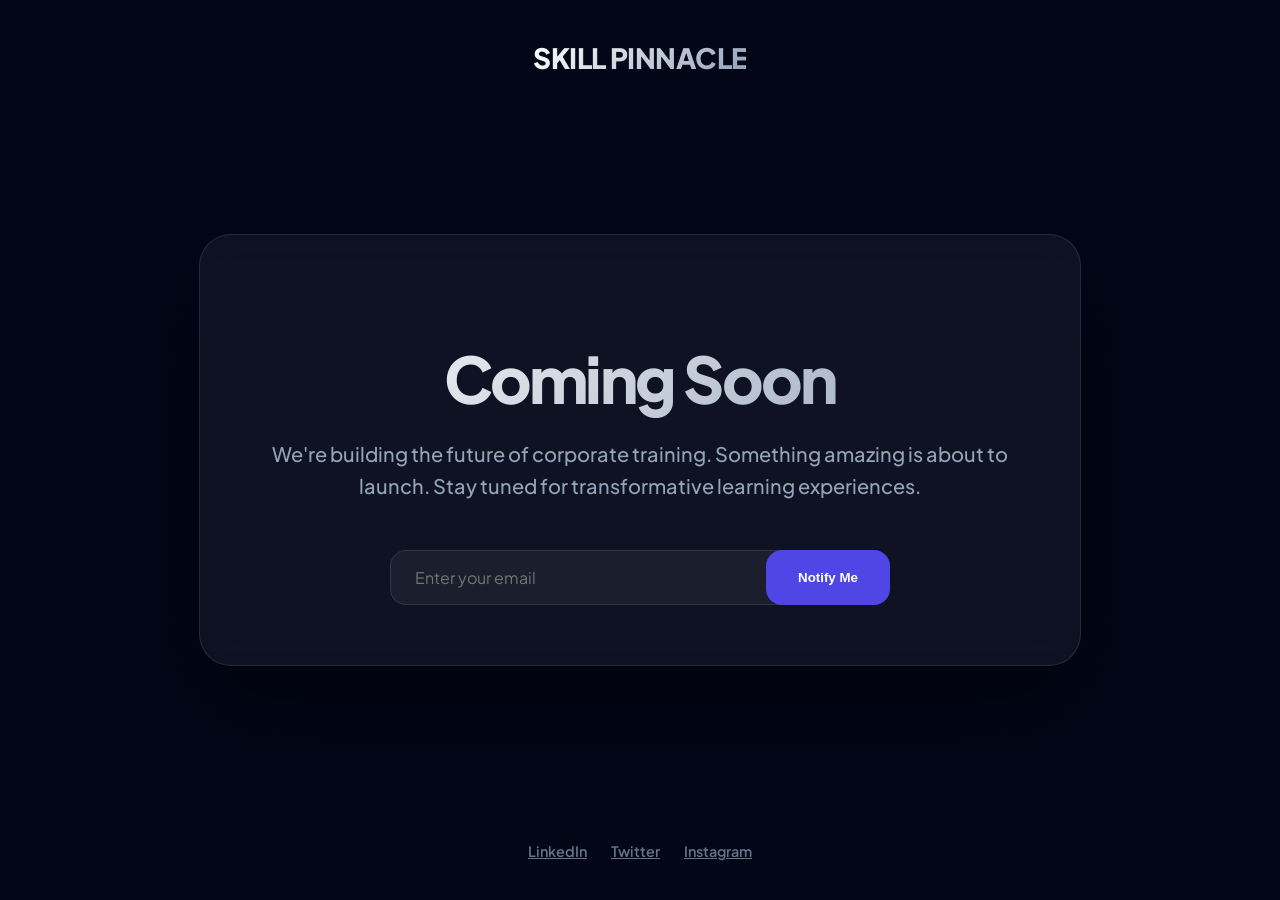
==== index.html @ f387bec4 "soon file" ====
<!DOCTYPE html>
<html lang="en">
<head>
    <meta charset="UTF-8">
    <meta name="viewport" content="width=device-width, initial-scale=1.0">
    <title>Coming Soon | Skill Pinnacle</title>
    <link href="https://fonts.googleapis.com/css2?family=Plus+Jakarta+Sans:wght@400;500;600;700;800&display=swap" rel="stylesheet">
    <style>
        /* Coming Soon Page Specific Styles */
        :root {
            --primary: #4F46E5;
            --grad-1: #06B6D4;
            --grad-2: #8B5CF6;
            --glass-bg: rgba(255, 255, 255, 0.05);
            --glass-border: rgba(255, 255, 255, 0.1);
            --font: 'Plus Jakarta Sans', sans-serif;
        }

        body, html {
            margin: 0;
            padding: 0;
            width: 100%;
            height: 100%;
            font-family: var(--font);
            background: #020617;
            color: white;
            overflow: hidden;
        }

        .bg-video-container {
            position: fixed;
            top: 0;
            left: 0;
            width: 100%;
            height: 100%;
            z-index: -1;
            overflow: hidden;
        }

        .bg-video {
            width: 100%;
            height: 100%;
            object-fit: cover;
            filter: brightness(0.4) saturate(1.2);
        }

        .overlay {
            position: fixed;
            top: 0;
            left: 0;
            width: 100%;
            height: 100%;
            background: radial-gradient(circle at center, transparent 0%, rgba(2, 6, 23, 0.7) 100%);
            z-index: 0;
        }

        .container {
            position: relative;
            z-index: 10;
            height: 100vh;
            display: flex;
            flex-direction: column;
            justify-content: center;
            align-items: center;
            text-align: center;
            padding: 0 20px;
        }

        .logo-container {
            position: absolute;
            top: 40px;
            left: 50%;
            transform: translateX(-50%);
        }

        .brand-name {
            text-decoration: none;
        }

        .brand-name h2 {
            font-size: 1.75rem;
            font-weight: 800;
            letter-spacing: -0.02em;
            color: white;
            text-transform: uppercase;
            background: linear-gradient(135deg, #fff 0%, #94a3b8 100%);
            -webkit-background-clip: text;
            -webkit-text-fill-color: transparent;
            margin: 0;
        }

        .content-box {
            max-width: 800px;
            width: 100%;
            background: var(--glass-bg);
            backdrop-filter: blur(20px);
            -webkit-backdrop-filter: blur(20px);
            border: 1px solid var(--glass-border);
            border-radius: 32px;
            padding: 60px 40px;
            box-shadow: 0 40px 100px rgba(0, 0, 0, 0.5);
            animation: fadeInScale 1s cubic-bezier(0.23, 1, 0.32, 1);
        }

        @keyframes fadeInScale {
            from { opacity: 0; transform: scale(0.95) translateY(20px); }
            to { opacity: 1; transform: scale(1) translateY(0); }
        }

        h1 {
            font-size: 4rem;
            font-weight: 800;
            letter-spacing: -0.04em;
            margin-bottom: 20px;
            background: linear-gradient(135deg, #fff 0%, #94a3b8 100%);
            -webkit-background-clip: text;
            -webkit-text-fill-color: transparent;
        }

        .subtitle {
            font-size: 1.25rem;
            color: #94a3b8;
            margin-bottom: 48px;
            font-weight: 500;
            line-height: 1.6;
        }

        /* Form Styles */
        .signup-form {
            display: flex;
            gap: 12px;
            max-width: 500px;
            margin: 0 auto;
        }

        .input-group {
            flex-grow: 1;
        }

        input[type="email"] {
            width: 100%;
            background: rgba(255, 255, 255, 0.05);
            border: 1px solid rgba(255, 255, 255, 0.1);
            padding: 16px 24px;
            border-radius: 16px;
            color: white;
            font-family: var(--font);
            font-size: 1rem;
            transition: all 0.3s;
        }

        input[type="email"]:focus {
            outline: none;
            border-color: var(--primary);
            background: rgba(255, 255, 255, 0.1);
            box-shadow: 0 0 0 4px rgba(79, 70, 229, 0.2);
        }

        .btn-submit {
            background: var(--primary);
            color: white;
            border: none;
            padding: 16px 32px;
            border-radius: 16px;
            font-weight: 700;
            cursor: pointer;
            transition: all 0.3s;
            white-space: nowrap;
        }

        .btn-submit:hover {
            background: var(--grad-2);
            transform: translateY(-2px);
            box-shadow: 0 10px 20px rgba(139, 92, 246, 0.3);
        }

        .footer {
            position: absolute;
            bottom: 40px;
            width: 100%;
            display: flex;
            justify-content: center;
            gap: 24px;
        }

        .social-link {
            color: #64748b;
            font-weight: 600;
            font-size: 0.9rem;
            transition: color 0.3s;
        }

        .social-link:hover {
            color: white;
        }

        @media (max-width: 768px) {
            h1 { font-size: 2.5rem; }
            .signup-form { flex-direction: column; }
            .content-box { padding: 40px 20px; }
        }
    </style>
</head>
<body>
    <div class="bg-video-container">
        <video autoplay loop muted playsinline class="bg-video">
            <source src="assets/bg.mp4" type="video/mp4">
            Your browser does not support the video tag.
        </video>
        <div class="overlay"></div>
    </div>

    <div class="container">
        <header class="logo-container">
            <a href="index.html" class="brand-name">
                <h2>Skill Pinnacle</h2>
            </a>
        </header>

        <main class="content-box">
            <h1>Coming Soon</h1>
            <p class="subtitle">We're building the future of corporate training. Something amazing is about to launch. Stay tuned for transformative learning experiences.</p>
            
            <form class="signup-form" id="notify-form">
                <div class="input-group">
                    <input type="email" placeholder="Enter your email" required>
                </div>
                <button type="submit" class="btn-submit">Notify Me</button>
            </form>
        </main>

        <footer class="footer">
            <a href="#" class="social-link">LinkedIn</a>
            <a href="#" class="social-link">Twitter</a>
            <a href="#" class="social-link">Instagram</a>
        </footer>
    </div>

    <script>
        // Handle form submission
        document.getElementById('notify-form').addEventListener('submit', function(e) {
            e.preventDefault();
            const email = this.querySelector('input[type="email"]').value;
            if (email) {
                const btn = this.querySelector('.btn-submit');
                const originalText = btn.innerHTML;
                btn.innerHTML = 'Saved! ✨';
                btn.style.background = '#059669';
                this.querySelector('input[type="email"]').value = '';
                setTimeout(() => {
                    btn.innerHTML = originalText;
                    btn.style.background = '';
                }, 3000);
            }
        });
    </script>
</body>
</html>
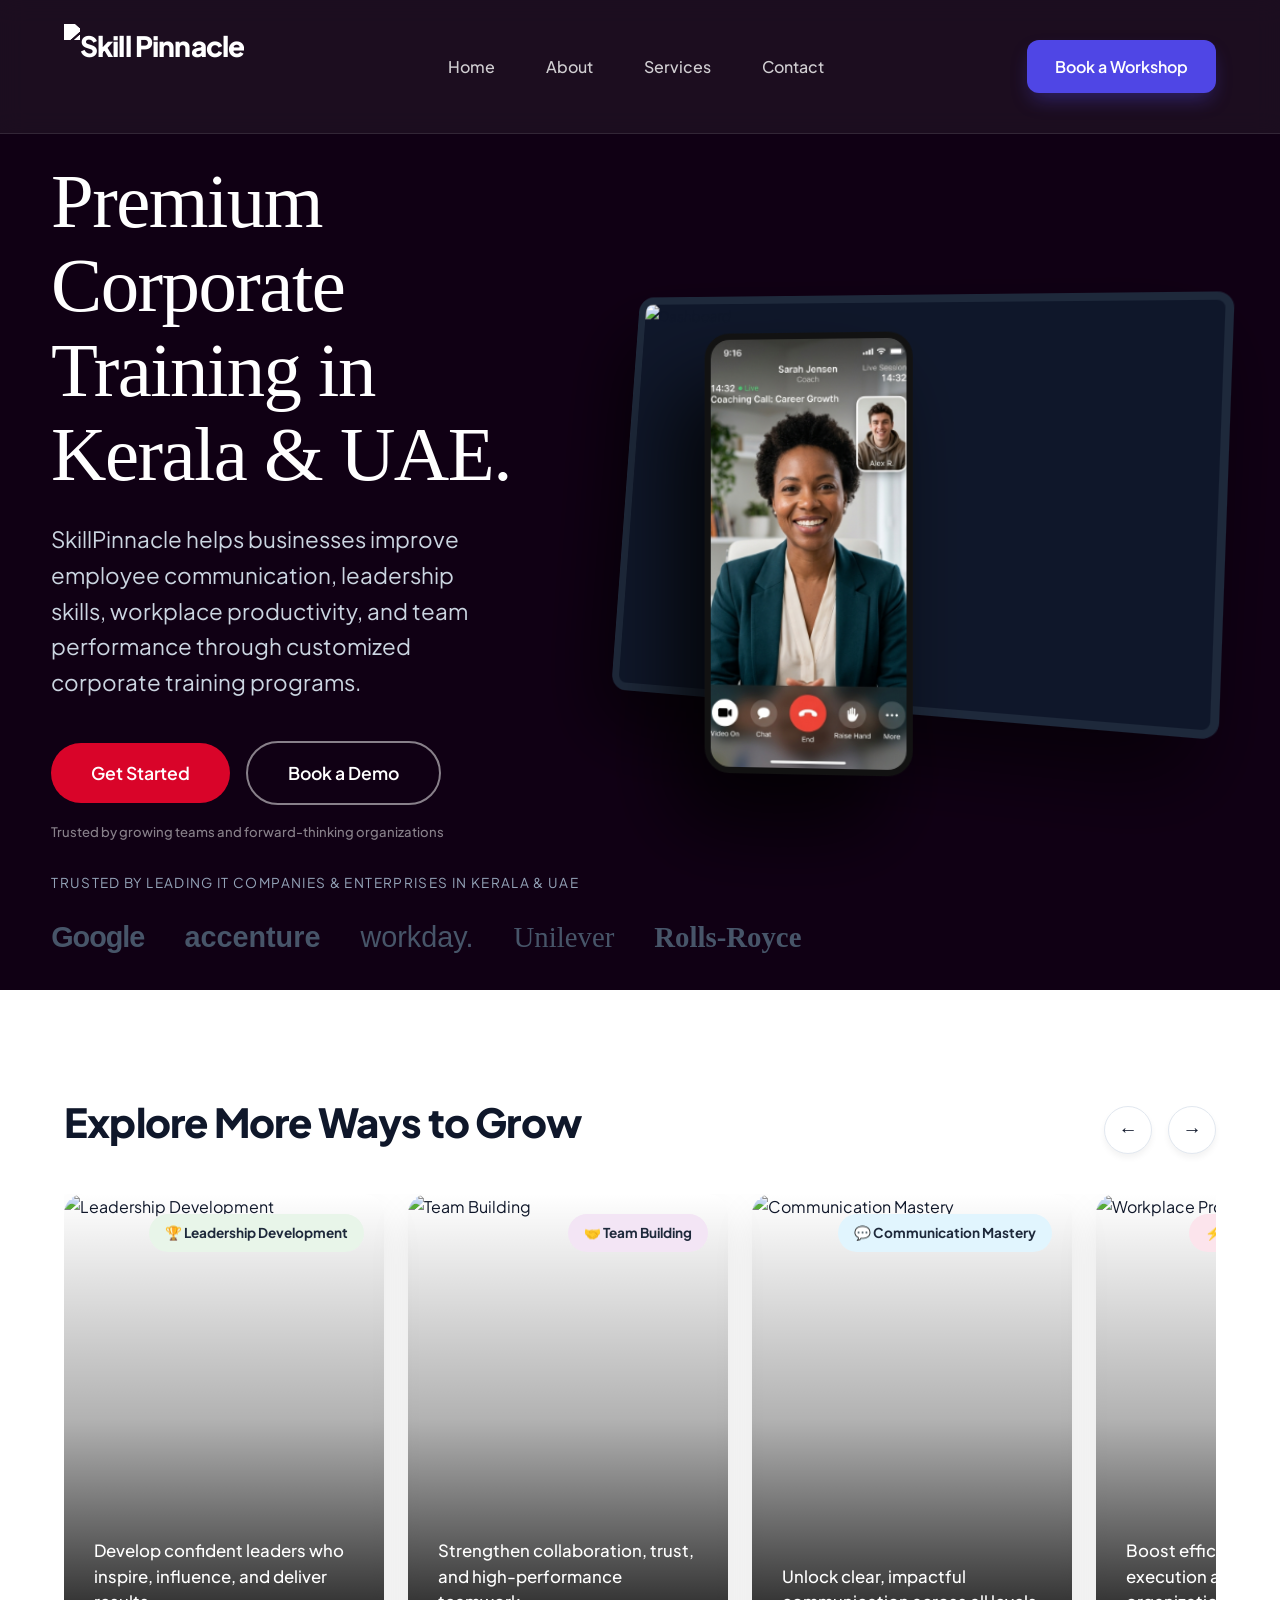
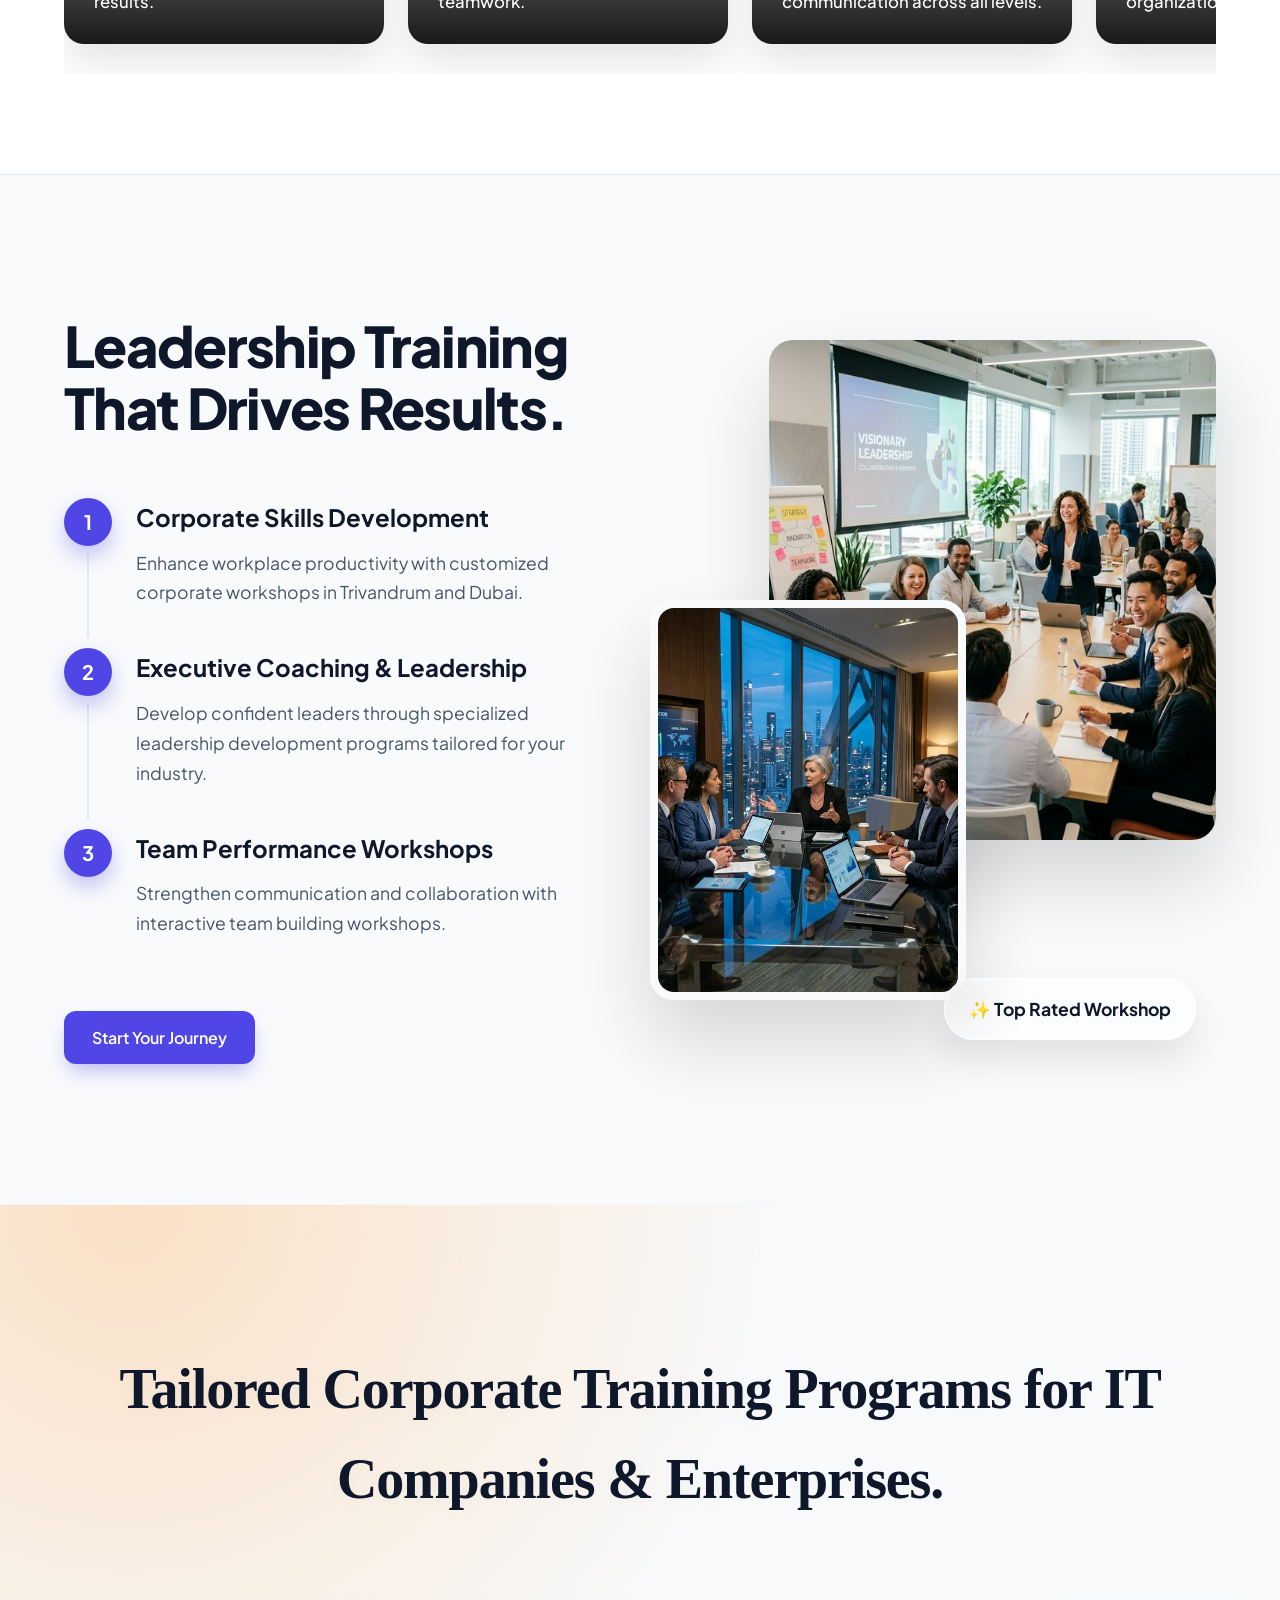
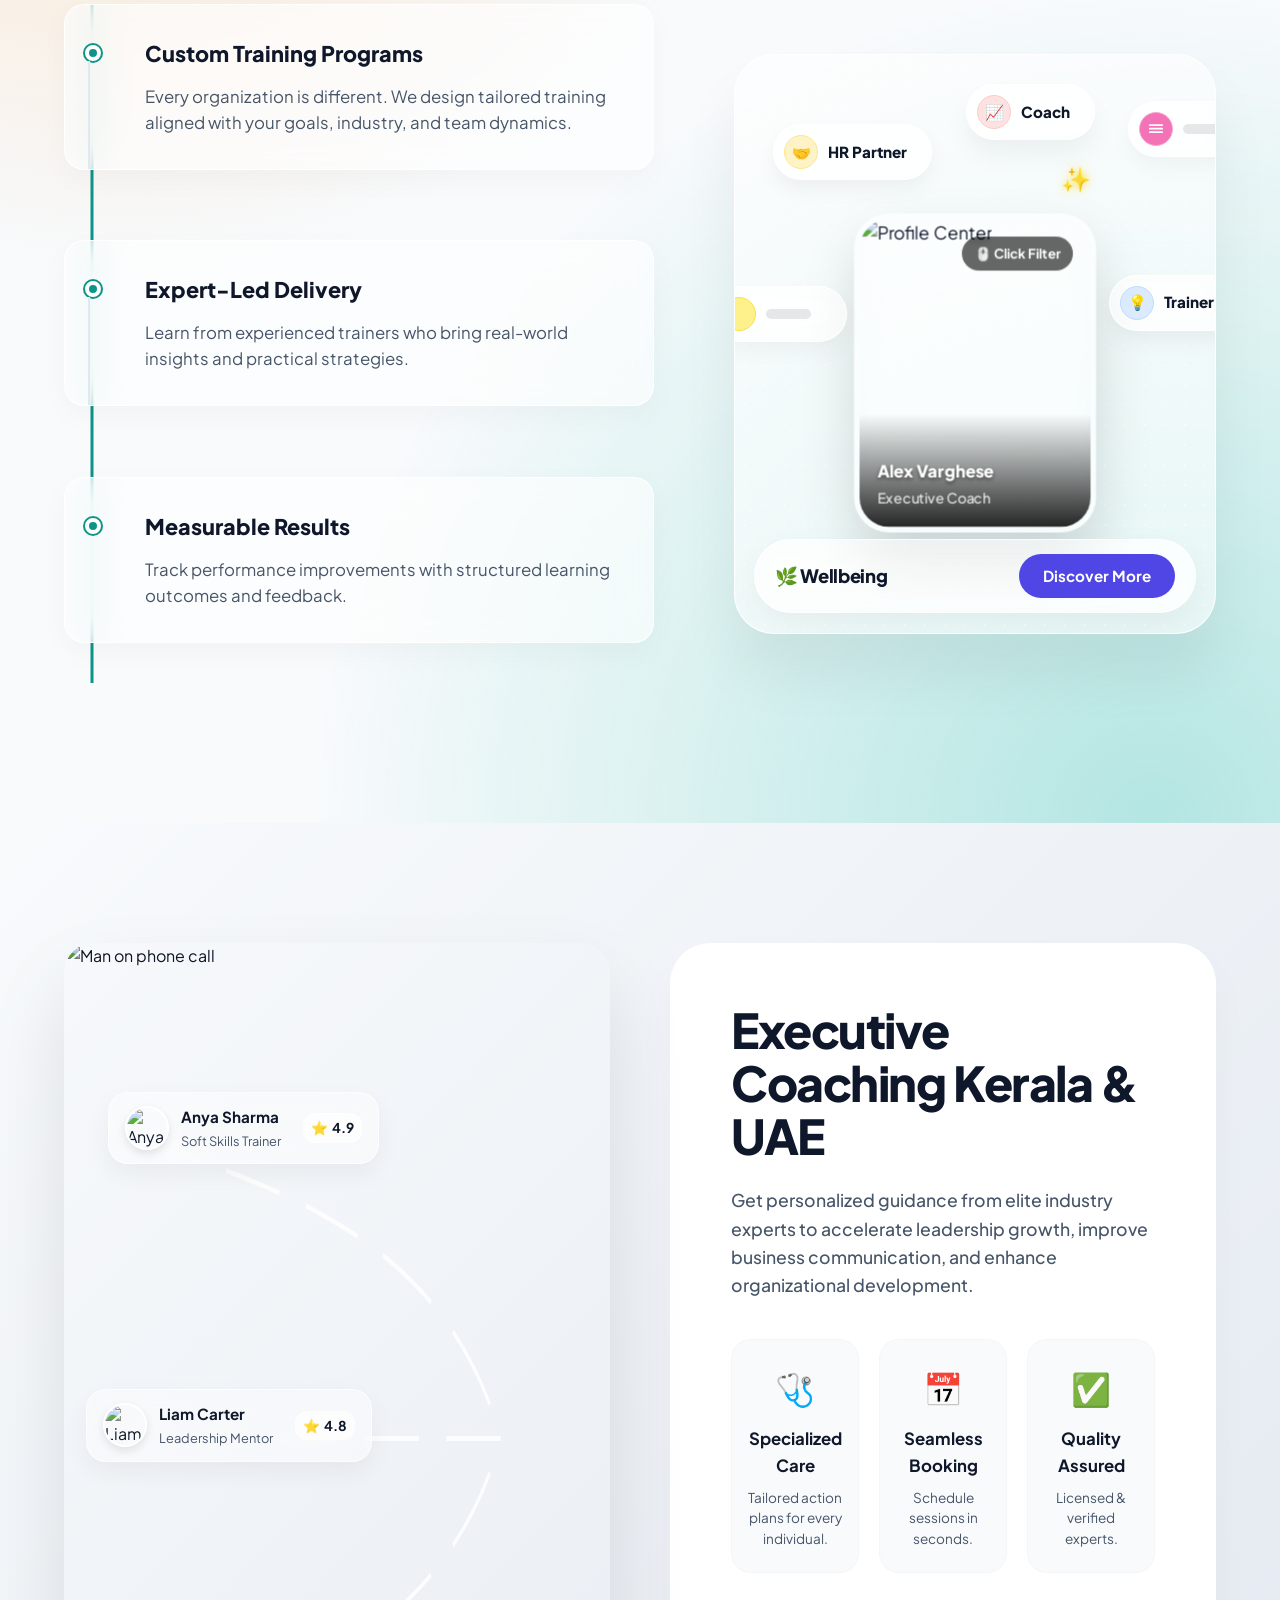
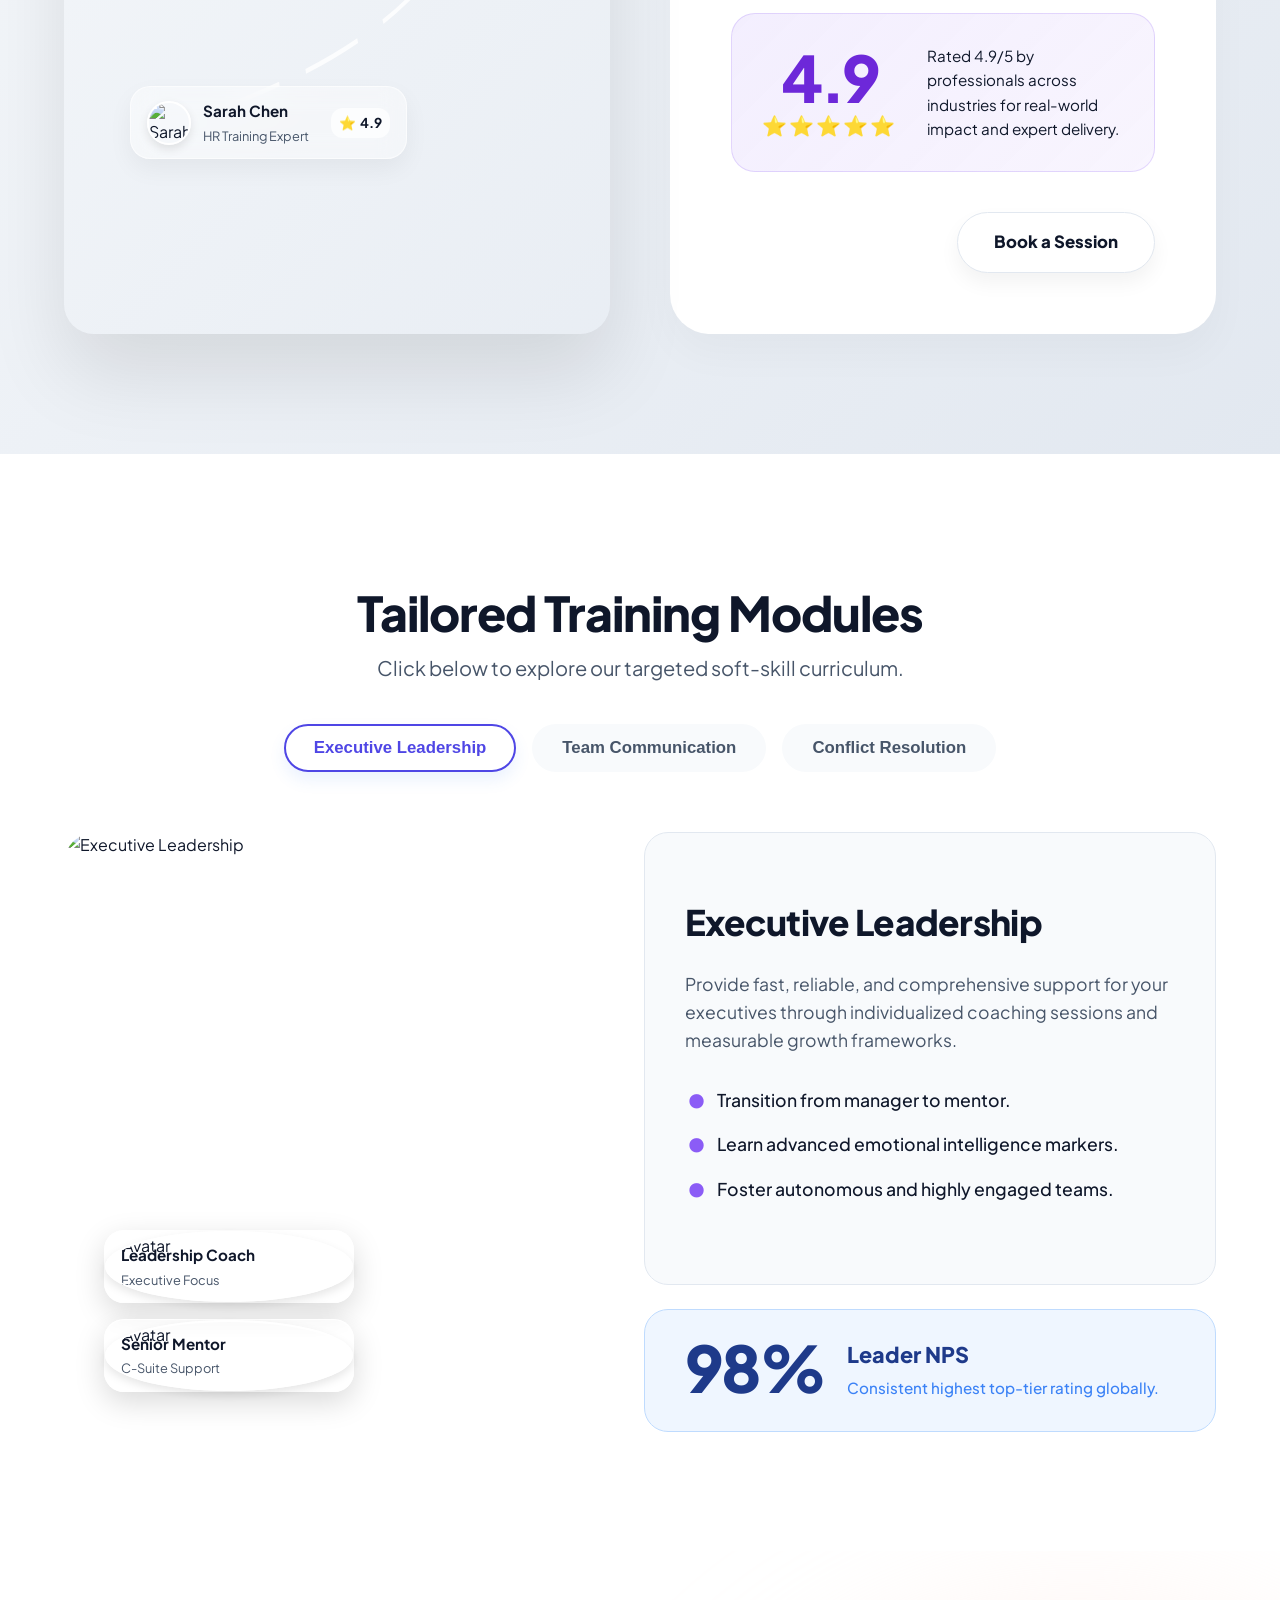
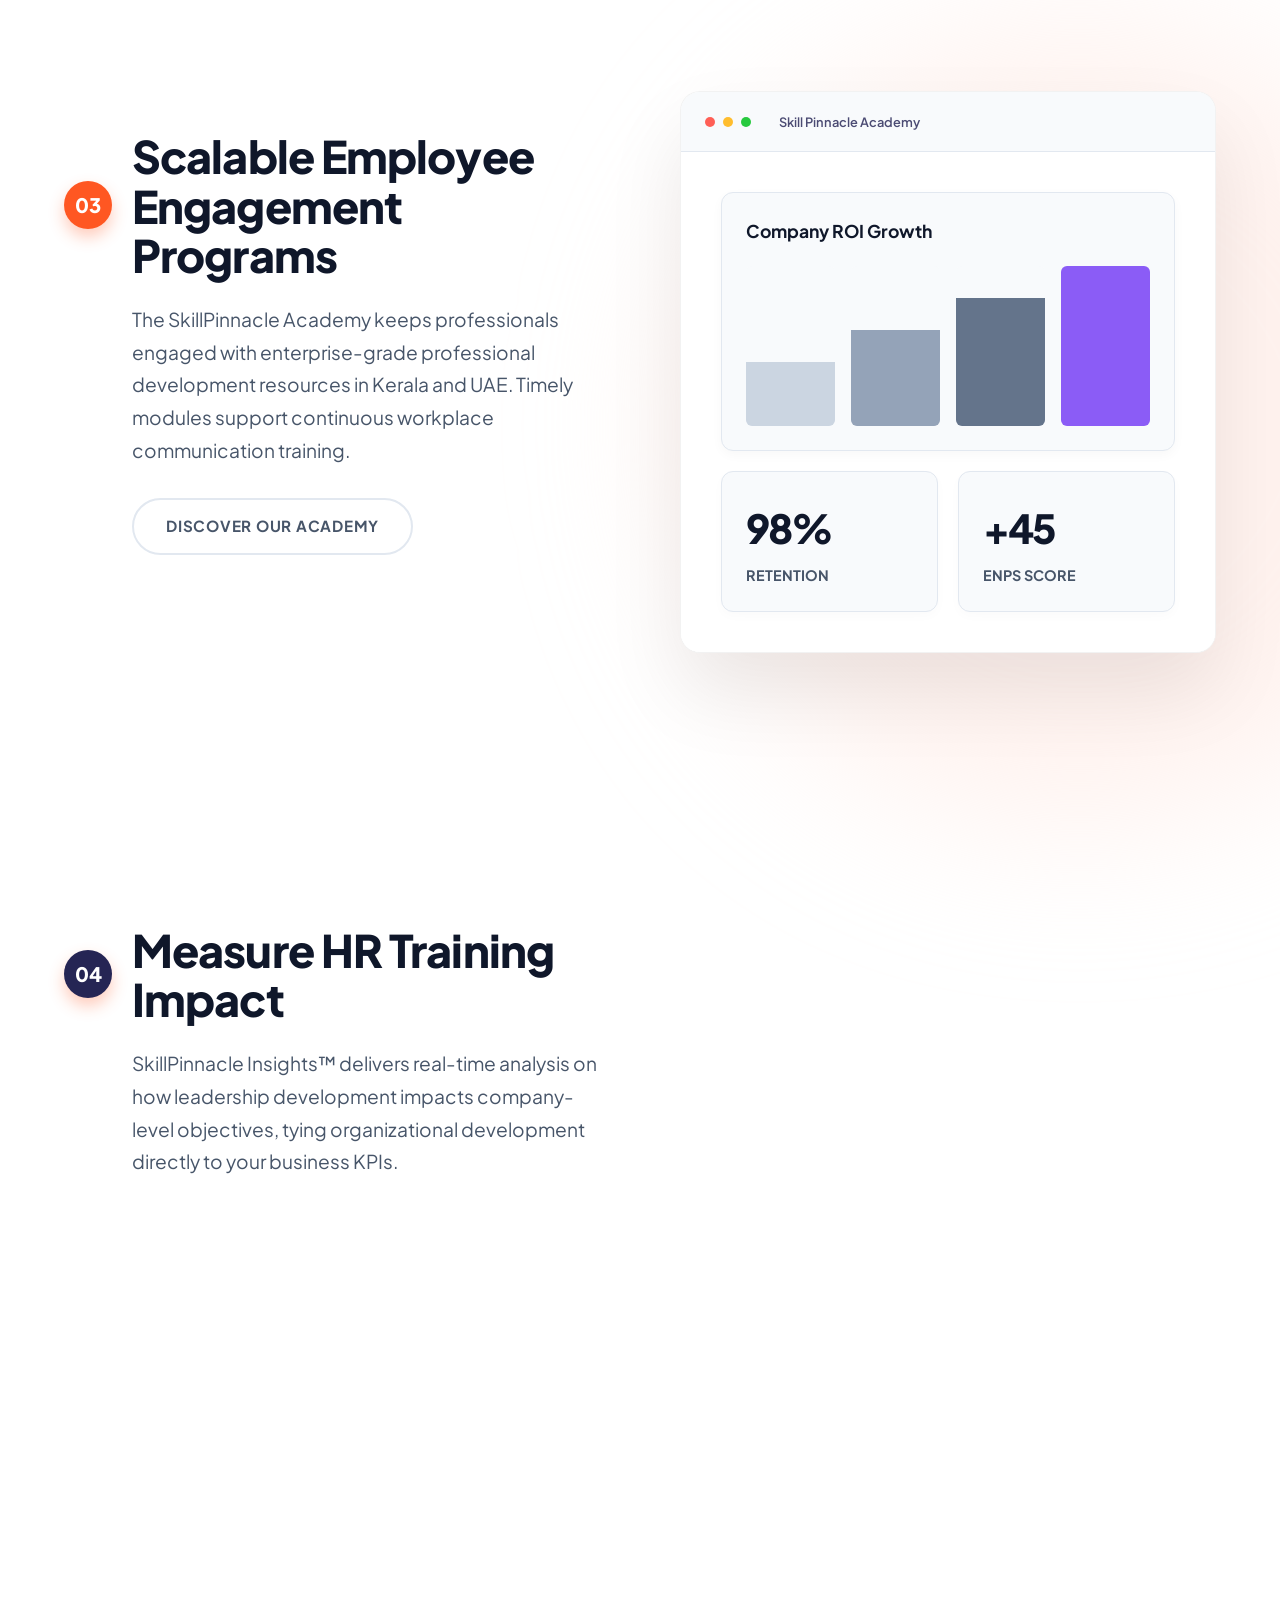
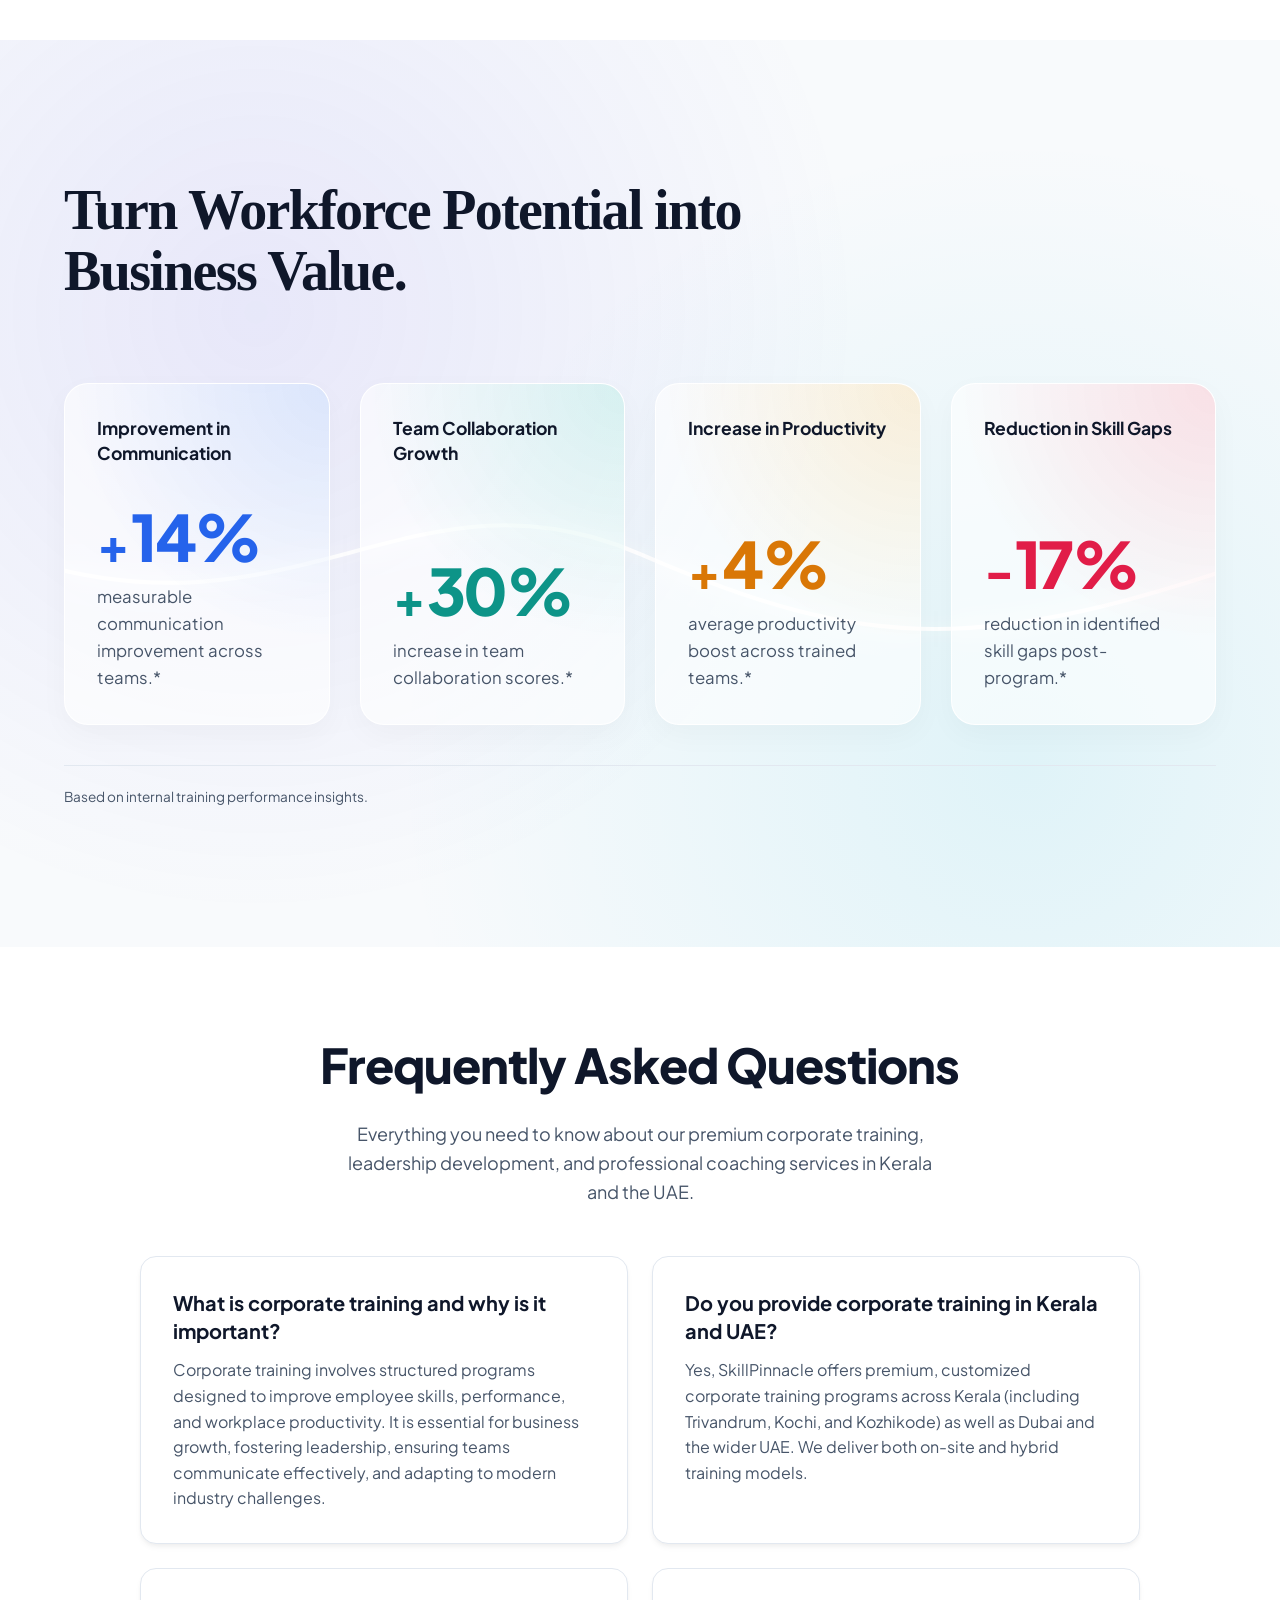
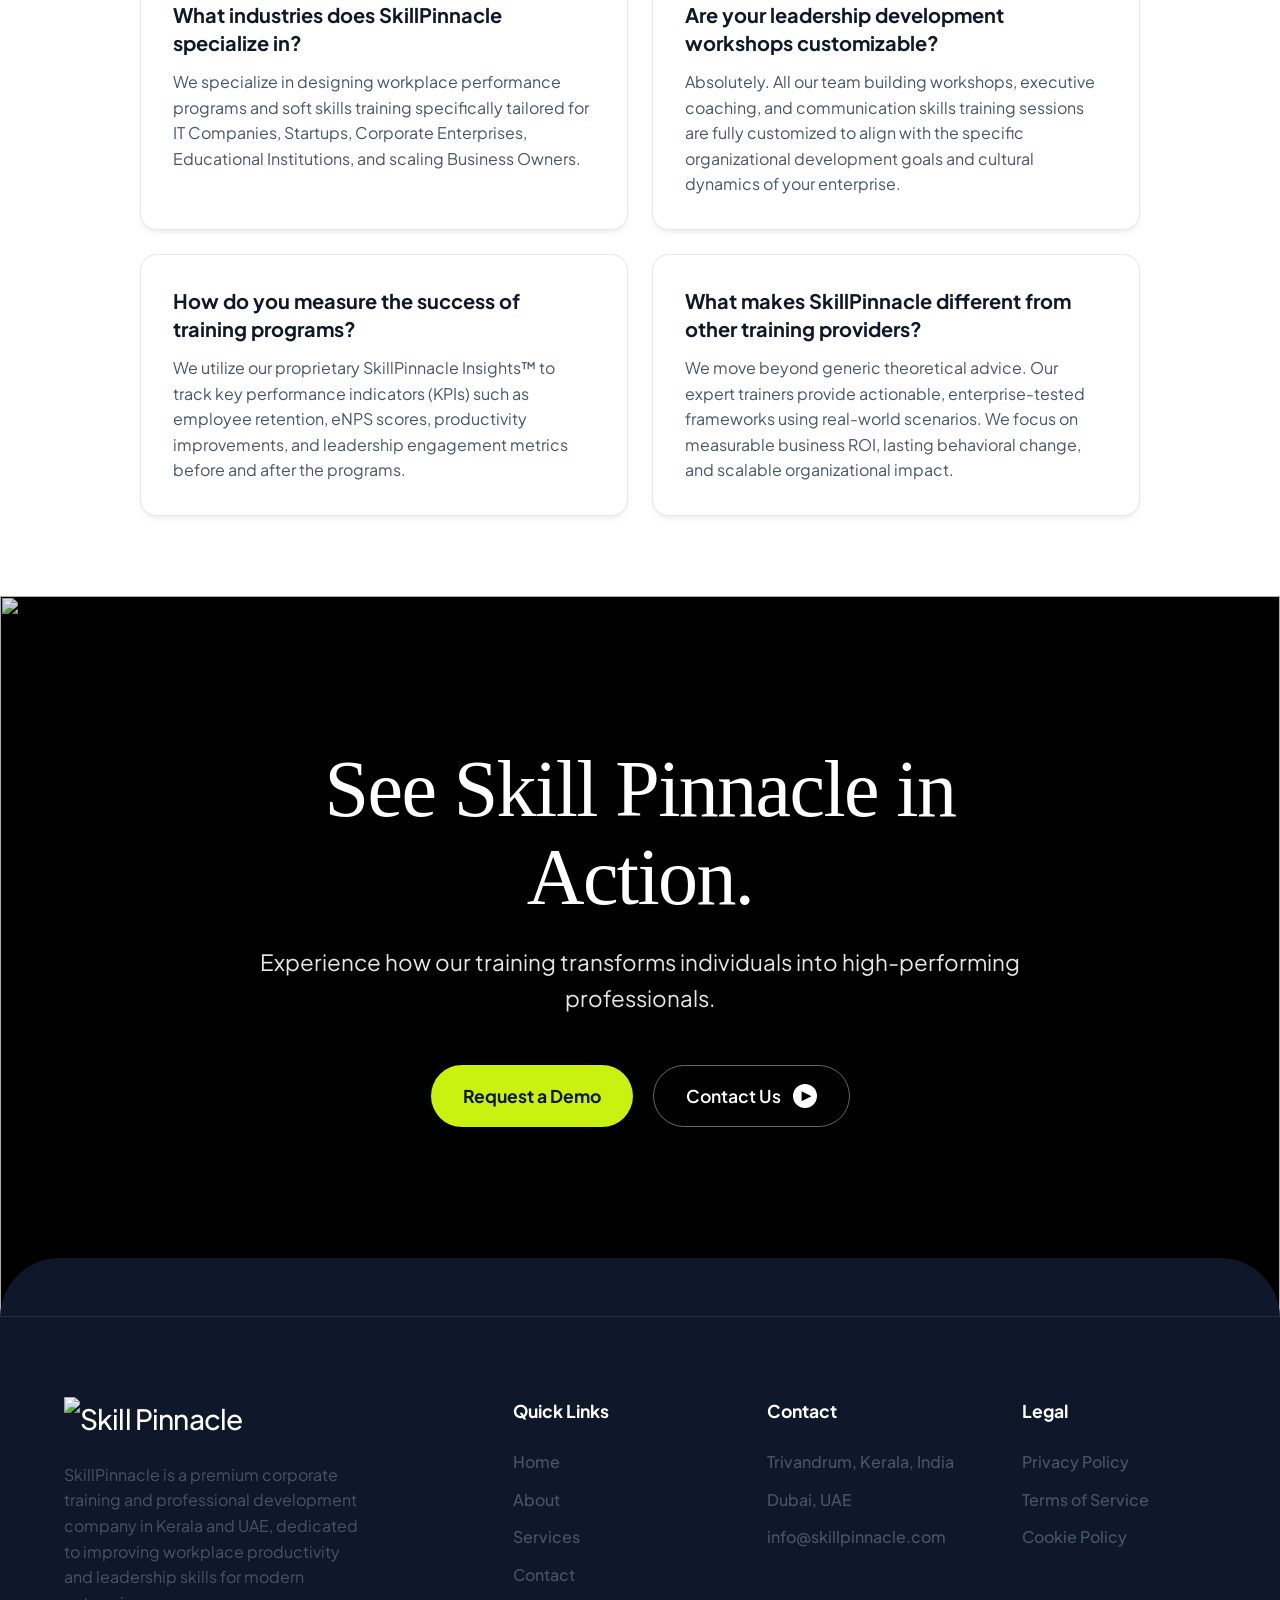
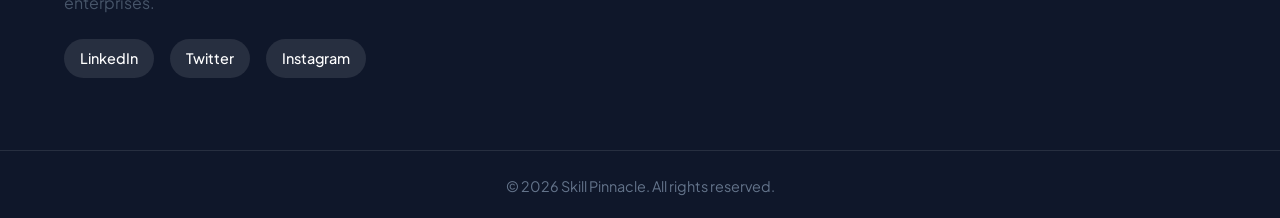
==== commit 041a70eb: "uplode" ====
--- a/index.html
+++ b/index.html
@@ -3,256 +3,790 @@
 <head>
     <meta charset="UTF-8">
     <meta name="viewport" content="width=device-width, initial-scale=1.0">
-    <title>Coming Soon | Skill Pinnacle</title>
+    <meta name="description" content="SkillPinnacle offers premium corporate training, leadership development, and soft skills workshops for businesses in Kerala, Trivandrum, and UAE.">
+    <title>Corporate Training in Kerala & UAE | Leadership Development | SkillPinnacle</title>
+    <link rel="stylesheet" href="style.css">
     <link href="https://fonts.googleapis.com/css2?family=Plus+Jakarta+Sans:wght@400;500;600;700;800&display=swap" rel="stylesheet">
-    <style>
-        /* Coming Soon Page Specific Styles */
-        :root {
-            --primary: #4F46E5;
-            --grad-1: #06B6D4;
-            --grad-2: #8B5CF6;
-            --glass-bg: rgba(255, 255, 255, 0.05);
-            --glass-border: rgba(255, 255, 255, 0.1);
-            --font: 'Plus Jakarta Sans', sans-serif;
+</head>
+<body class="home">
+    <main>
+        <header class="sticky-header" id="header">
+            <a href="index.html" class="logo">
+                <img src="assets/logo.png" alt="Skill Pinnacle" class="logo-img">
+            </a>
+            <nav class="main-nav">
+                <a href="index.html">Home</a>
+                <a href="about.html">About</a>
+                <a href="services.html">Services</a>
+                <a href="contact.html">Contact</a>
+                <a href="booking.html" class="nav-mobile-cta">Book a Workshop</a>
+            </nav>
+            <div class="cta-buttons">
+                <a href="booking.html" class="btn btn-primary">Book a Workshop</a>
+            </div>
+            <button class="mobile-menu-btn">
+                <span></span><span></span><span></span>
+            </button>
+        </header>
+        <!-- Premium BetterUp-Style 3D Hero -->
+        <!-- Static 3D 2-Column Hero Structure (header.mp4 layout) -->
+        <section class="hero-static-section" id="hero-main">
+            <!-- Background Radial -->
+            <!-- Background Video -->
+            <video autoplay loop muted playsinline class="h-bg-video">
+                <source src="assets/bg.mp4" type="video/mp4">
+                Your browser does not support the video tag.
+            </video>
+
+            <!-- Foreground Content Grid -->
+            <div class="h-content-grid max-w">
+                
+                <!-- Left Text Column -->
+                <div class="h-text-col fade-up animate">
+                    <h1 class="h-bold-headline reveal-text"><span>Premium Corporate<br>Training in Kerala & UAE.</span></h1>
+                    <p class="h-sub-paragraph">SkillPinnacle helps businesses improve employee communication, leadership skills, workplace productivity, and team performance through customized corporate training programs.</p>
+                    <div style="display:flex;gap:16px;flex-wrap:wrap;align-items:center;margin-top:8px;">
+                        <a href="booking.html" class="btn-magenta-solid">Get Started</a>
+                        <a href="contact.html" class="btn-magenta-solid" style="background:transparent;border:2px solid rgba(255,255,255,0.5);color:white;">Book a Demo</a>
+                    </div>
+                    <p style="margin-top:16px;font-size:0.82rem;color:rgba(255,255,255,0.5);font-weight:500;">Trusted by growing teams and forward-thinking organizations</p>
+                </div>
+
+                <!-- Right Compound Mockup Stage -->
+                <div class="h-compound-stage fade-up animate delay-1">
+                    <div class="h-tablet-mockup">
+                        <img src="assets/performance_dashboard.png" class="mockup-img" alt="Dashboard">
+                    </div>
+                    <div class="h-phone-mockup">
+                        <img src="assets/mobile_video_call.png" class="mockup-img" alt="Video Call">
+                    </div>
+                </div>
+
+            </div>
+
+            <!-- Logo Ticker Footer -->
+            <div class="hero-ticker-footer fade-up animate delay-2 max-w">
+                <p class="ticker-label">TRUSTED BY LEADING IT COMPANIES & ENTERPRISES IN KERALA & UAE</p>
+                <div class="ticker-logos">
+                    <!-- Text SVGs/Logos for dummy enterprise names -->
+                    <span class="t-logo google">Google</span>
+                    <span class="t-logo accenture">accenture</span>
+                    <span class="t-logo workday">workday.</span>
+                    <span class="t-logo unilever">Unilever</span>
+                    <span class="t-logo rolls">Rolls-Royce</span>
+                </div>
+            </div>
+        </section>
+
+        <section class="amp-carousel-section fade-up animate">
+            <div class="amp-header max-w">
+                <h2>Explore More Ways to Grow</h2>
+                <div class="amp-nav">
+                    <button class="nav-btn prev-btn" id="amp-prev">←</button>
+                    <button class="nav-btn next-btn" id="amp-next">→</button>
+                </div>
+            </div>
+            <div class="amp-track-wrapper">
+                <div class="amp-track" id="amp-track">
+                    <div class="amp-card">
+                        <img src="assets/amp_card_1_1775747048935.png" alt="Leadership Development" class="amp-bg">
+                        <div class="amp-badge green">🏆 Leadership Development</div>
+                        <div class="amp-content">
+                            <p>Develop confident leaders who inspire, influence, and deliver results.</p>
+                        </div>
+                    </div>
+                    <div class="amp-card">
+                        <img src="assets/amp_card_2_1775747070274.png" alt="Team Building" class="amp-bg">
+                        <div class="amp-badge purple">🤝 Team Building</div>
+                        <div class="amp-content">
+                            <p>Strengthen collaboration, trust, and high-performance teamwork.</p>
+                        </div>
+                    </div>
+                    <div class="amp-card">
+                        <img src="assets/amp_card_3_1775747086693.png" alt="Communication Mastery" class="amp-bg">
+                        <div class="amp-badge blue">💬 Communication Mastery</div>
+                        <div class="amp-content">
+                            <p>Unlock clear, impactful communication across all levels.</p>
+                        </div>
+                    </div>
+                    <div class="amp-card">
+                        <img src="assets/amp_card_4_1775747103747.png" alt="Workplace Productivity" class="amp-bg">
+                        <div class="amp-badge pink">⚡ Workplace Productivity</div>
+                        <div class="amp-content">
+                            <p>Boost efficiency, focus, and execution across your organization.</p>
+                        </div>
+                    </div>
+                </div>
+            </div>
+        </section>
+
+        <section class="features">
+            <div class="feature-grid max-w">
+                <div class="feature-timeline fade-up animate">
+                    <h2 class="reveal-text"><span>Leadership Training<br/>That Drives Results.</span></h2>
+                    <div class="timeline-list">
+                        <div class="timeline-item">
+                            <div class="t-step">1</div>
+                            <div class="t-content">
+                                <h3>Corporate Skills Development</h3>
+                                <p>Enhance workplace productivity with customized corporate workshops in Trivandrum and Dubai.</p>
+                            </div>
+                        </div>
+                        <div class="timeline-item">
+                            <div class="t-step">2</div>
+                            <div class="t-content">
+                                <h3>Executive Coaching & Leadership</h3>
+                                <p>Develop confident leaders through specialized leadership development programs tailored for your industry.</p>
+                            </div>
+                        </div>
+                        <div class="timeline-item">
+                            <div class="t-step">3</div>
+                            <div class="t-content">
+                                <h3>Team Performance Workshops</h3>
+                                <p>Strengthen communication and collaboration with interactive team building workshops.</p>
+                            </div>
+                        </div>
+                    </div>
+                    <a href="booking.html" class="btn btn-primary" style="margin-top:32px;display:inline-block;">Start Your Journey</a>
+                </div>
+                <div class="feature-visuals fade-up animate delay-1">
+                    <img src="assets/workshop_1.png" class="f-img main-img" alt="Workshop Session">
+                    <img src="assets/workshop_2.png" class="f-img secondary-img" alt="Strategy Planning">
+                    <div class="glass-badge">
+                        ✨ Top Rated Workshop
+                    </div>
+                </div>
+            </div>
+        </section>
+
+        <section class="employee-experience fade-up animate">
+            <div class="opm2-mesh-bg"></div>
+            <div class="max-w relative-z">
+                <h2 class="ee-title text-center fade-up animate">Tailored Corporate Training Programs for IT Companies & Enterprises.</h2>
+                <div class="ee-layout">
+                    
+                    <div class="ee-left">
+                        <!-- Flow Line SVG Background -->
+                        <svg class="opm2-flow-svg" viewBox="0 0 100 800" preserveAspectRatio="none">
+                            <line x1="28" y1="0" x2="28" y2="800" stroke="#0d9488" stroke-width="3" stroke-dasharray="1000" stroke-dashoffset="1000" class="draw-line animate delay-1" />
+                        </svg>
+
+                        <div class="timeline-item glass-tl-card fade-up animate delay-1">
+                            <div class="tl-dot teal-dot"></div>
+                            <div class="tl-content">
+                                <h3>Custom Training Programs</h3>
+                                <p>Every organization is different. We design tailored training aligned with your goals, industry, and team dynamics.</p>
+                            </div>
+                        </div>
+                        <div class="timeline-item glass-tl-card fade-up animate delay-2">
+                            <div class="tl-dot teal-dot"></div>
+                            <div class="tl-content">
+                                <h3>Expert-Led Delivery</h3>
+                                <p>Learn from experienced trainers who bring real-world insights and practical strategies.</p>
+                            </div>
+                        </div>
+                        <div class="timeline-item glass-tl-card fade-up animate delay-3">
+                            <div class="tl-dot teal-dot"></div>
+                            <div class="tl-content">
+                                <h3>Measurable Results</h3>
+                                <p>Track performance improvements with structured learning outcomes and feedback.</p>
+                            </div>
+                        </div>
+                    </div>
+
+                    <div class="ee-right fade-up animate delay-1">
+                        <div class="ee-visual-container glass-container">
+                            <div class="mesh-dots"></div>
+
+                            <!-- Sparkle accents -->
+                            <div class="sparkle-star star-1 float-anim-1">✨</div>
+                            
+                            <!-- Floating Skeleton/Pill Badges -->
+                            <div class="pill-badge glass-pill pill-pos-1 float-anim-1">
+                                <div class="icon-circle bg-yellow">🤝</div>
+                                <span>HR Partner</span>
+                            </div>
+                            <div class="pill-badge glass-pill pill-pos-2 float-anim-2">
+                                <div class="icon-circle bg-red">📈</div>
+                                <span>Coach</span>
+                            </div>
+                            <div class="pill-badge glass-pill pill-pos-3 float-anim-3">
+                                <div class="icon-circle bg-blue">💡</div>
+                                <span>Trainer</span>
+                            </div>
+                            
+                            <!-- Skeleton Elements Missing Originally -->
+                            <div class="pill-badge glass-pill skel-pos-1 float-anim-2">
+                                <div class="icon-circle bg-pink"><svg viewBox="0 0 24 24" width="14" height="14" fill="white"><rect y="4" width="24" height="3" rx="1.5"/><rect y="10" width="24" height="3" rx="1.5"/><rect y="16" width="24" height="3" rx="1.5"/></svg></div>
+                                <div class="skel-bar"></div>
+                            </div>
+                            <div class="pill-badge glass-pill skel-pos-2 float-anim-1">
+                                <div class="icon-circle bg-cream"></div>
+                                <div class="skel-bar"></div>
+                            </div>
+
+                            <!-- Overlapping Profile Fan -->
+                            <div class="fan-profile-wrapper">
+                                <article class="fan-card fan-left opm2-prof">
+                                    <img src="https://i.pravatar.cc/300?img=47" alt="Profile Left">
+                                    <div class="prof-overlay">
+                                        <h4>Sarah Menon</h4>
+                                        <p>Leadership Coach</p>
+                                    </div>
+                                    <div class="fake-cursor"><svg width="24" height="36" viewBox="0 0 24 36" fill="none" xmlns="http://www.w3.org/2000/svg"><path d="M1 1L10.3542 32.748L12.9803 21.0347L22.6186 16.5937L1 1Z" fill="white" stroke="#1e293b" stroke-width="2"/></svg></div>
+                                </article>
+                                <article class="fan-card fan-center opm2-prof">
+                                    <div class="expand-cue" style="position:absolute; top: 16px; right: 16px; background: rgba(0,0,0,0.6); padding: 6px 12px; border-radius: 20px; color: white; font-size: 0.75rem; font-weight:700; backdrop-filter: blur(4px); z-index:5; transition: opacity 0.3s;">🖱️ Click Filter</div>
+                                    <img src="https://i.pravatar.cc/350?img=11" alt="Profile Center">
+                                    <div class="prof-overlay">
+                                        <h4>Alex Varghese</h4>
+                                        <p>Executive Coach</p>
+                                    </div>
+                                </article>
+                                <article class="fan-card fan-right opm2-prof">
+                                    <img src="https://i.pravatar.cc/300?img=32" alt="Profile Right">
+                                    <div class="prof-overlay">
+                                        <h4>David L.</h4>
+                                        <p>Communication Expert</p>
+                                    </div>
+                                </article>
+                            </div>
+
+                            <!-- Sandbox Footer -->
+                            <footer class="sandbox-footer">
+                                <div class="sb-logo">🌿 Wellbeing</div>
+                                <a href="#discover" class="btn btn-discover">Discover More</a>
+                            </footer>
+                        </div>
+                    </div>
+                </div>
+            </div>
+        </section>
+
+        <section class="expert-sessions fade-up animate">
+            <div class="max-w">
+                <div class="expert-container">
+                    <!-- Left Column (Visuals) -->
+                    <div class="expert-visuals">
+                        <img src="assets/man_couch_call.png" alt="Man on phone call" class="expert-bg-img">
+                        
+                        <!-- Glowing SVG Connection Lines -->
+                        <svg class="expert-lines-svg" viewBox="0 0 100 100" preserveAspectRatio="none">
+                            <path class="glow-path" d="M15,20 C40,25 70,30 80,50" />
+                            <path class="glow-path" d="M10,50 C40,50 60,50 80,50" />
+                            <path class="glow-path" d="M15,80 C40,75 70,70 80,50" />
+                        </svg>
+
+                        <div class="expert-card card-top">
+                            <img src="https://i.pravatar.cc/100?img=5" alt="Anya Sharma" class="expert-avatar">
+                            <div class="card-info">
+                                <h4>Anya Sharma</h4>
+                                <p>Soft Skills Trainer</p>
+                            </div>
+                            <div class="card-rating">
+                                <span>⭐</span> 4.9
+                            </div>
+                        </div>
+
+                        <div class="expert-card card-mid">
+                            <img src="https://i.pravatar.cc/100?img=11" alt="Liam Carter" class="expert-avatar">
+                            <div class="card-info">
+                                <h4>Liam Carter</h4>
+                                <p>Leadership Mentor</p>
+                            </div>
+                            <div class="card-rating">
+                                <span>⭐</span> 4.8
+                            </div>
+                        </div>
+
+                        <div class="expert-card card-bot">
+                            <img src="https://i.pravatar.cc/100?img=9" alt="Sarah Chen" class="expert-avatar">
+                            <div class="card-info">
+                                <h4>Sarah Chen</h4>
+                                <p>HR Training Expert</p>
+                            </div>
+                            <div class="card-rating">
+                                <span>⭐</span> 4.9
+                            </div>
+                        </div>
+                    </div>
+
+                    <!-- Right Column (Content) -->
+                    <div class="expert-content">
+                        <div class="expert-inner">
+                            <h2 class="expert-title reveal-text"><span>Executive Coaching Kerala & UAE</span></h2>
+                            <p class="expert-subtitle">Get personalized guidance from elite industry experts to accelerate leadership growth, improve business communication, and enhance organizational development.</p>
+                            
+                            <div class="expert-features">
+                                <div class="e-feat-card">
+                                    <div class="feat-icon">🩺</div>
+                                    <h5>Specialized Care</h5>
+                                    <p>Tailored action plans for every individual.</p>
+                                </div>
+                                <div class="e-feat-card">
+                                    <div class="feat-icon">📅</div>
+                                    <h5>Seamless Booking</h5>
+                                    <p>Schedule sessions in seconds.</p>
+                                </div>
+                                <div class="e-feat-card">
+                                    <div class="feat-icon">✅</div>
+                                    <h5>Quality Assured</h5>
+                                    <p>Licensed & verified experts.</p>
+                                </div>
+                            </div>
+
+                            <div class="satisfaction-card">
+                                <div class="sat-left">
+                                    <div class="sat-score">4.9</div>
+                                    <div class="sat-stars">⭐⭐⭐⭐⭐</div>
+                                </div>
+                                <div class="sat-right">
+                                    <p>Rated 4.9/5 by professionals across industries for real-world impact and expert delivery.</p>
+                                </div>
+                            </div>
+                            
+                            <div class="expert-cta-wrap">
+                                <a href="booking.html" class="btn expert-cta">Book a Session</a>
+                            </div>
+                        </div>
+                    </div>
+                </div>
+            </div>
+        </section>
+
+        <section class="ref-modules-section">
+            <div class="modules-inner max-w fade-up animate">
+                <div class="text-center mb-section" style="margin-bottom: 40px;">
+                    <h2 style="color: #0f172a; font-size: 3rem; font-weight: 800; letter-spacing: -0.02em;" class="reveal-text"><span>Tailored Training Modules</span></h2>
+                    <p class="subtitle" style="color: #475569;">Click below to explore our targeted soft-skill curriculum.</p>
+                </div>
+                <div class="ref-tabs">
+                    <button class="tab ref-pill active" data-target="tab-exec">Executive Leadership</button>
+                    <button class="tab ref-pill" data-target="tab-team">Team Communication</button>
+                    <button class="tab ref-pill" data-target="tab-conflict">Conflict Resolution</button>
+                </div>
+                
+                <div class="ref-content-container">
+                    <div class="tab-pane ref-pane active" id="tab-exec">
+                        <div class="ref-pane-left">
+                            <img src="assets/exec_leadership.png" alt="Executive Leadership">
+                            <div class="ref-float-badges">
+                                <div class="expert-card card-static">
+                                    <img src="https://i.pravatar.cc/100?img=5" alt="Avatar" class="expert-avatar">
+                                    <div class="card-info">
+                                        <h4>Leadership Coach</h4>
+                                        <p style="font-size: 0.8rem; margin: 0; color: var(--text-gray);">Executive Focus</p>
+                                    </div>
+                                </div>
+                                <div class="expert-card card-static">
+                                    <img src="https://i.pravatar.cc/100?img=11" alt="Avatar" class="expert-avatar">
+                                    <div class="card-info">
+                                        <h4>Senior Mentor</h4>
+                                        <p style="font-size: 0.8rem; margin: 0; color: var(--text-gray);">C-Suite Support</p>
+                                    </div>
+                                </div>
+                            </div>
+                        </div>
+                        <div class="ref-pane-right">
+                            <div class="ref-info-card">
+                                <h2 class="reveal-text"><span>Executive Leadership</span></h2>
+                                <p>Provide fast, reliable, and comprehensive support for your executives through individualized coaching sessions and measurable growth frameworks.</p>
+                                <ul class="ref-checklist">
+                                    <li>Transition from manager to mentor.</li>
+                                    <li>Learn advanced emotional intelligence markers.</li>
+                                    <li>Foster autonomous and highly engaged teams.</li>
+                                </ul>
+                            </div>
+                            <div class="ref-metric-card blue-metric">
+                                <div class="rm-score">98%</div>
+                                <div class="rm-text">Leader NPS <br><span style="font-weight: 500; font-size: 0.95rem; color: #3b82f6;">Consistent highest top-tier rating globally.</span></div>
+                            </div>
+                        </div>
+                    </div>
+
+                    <div class="tab-pane ref-pane" id="tab-team">
+                        <div class="ref-pane-left">
+                            <img src="assets/team_communication.png" alt="Team Communication">
+                            <div class="ref-float-badges">
+                                <div class="expert-card card-static">
+                                    <img src="https://i.pravatar.cc/100?img=9" alt="Avatar" class="expert-avatar">
+                                    <div class="card-info">
+                                        <h4>Comm Specialist</h4>
+                                        <p style="font-size: 0.8rem; margin: 0; color: var(--text-gray);">Team Alignment</p>
+                                    </div>
+                                </div>
+                                <div class="expert-card card-static">
+                                    <img src="https://i.pravatar.cc/100?img=12" alt="Avatar" class="expert-avatar">
+                                    <div class="card-info">
+                                        <h4>Agile Coach</h4>
+                                        <p style="font-size: 0.8rem; margin: 0; color: var(--text-gray);">Process Design</p>
+                                    </div>
+                                </div>
+                            </div>
+                        </div>
+                        <div class="ref-pane-right">
+                            <div class="ref-info-card">
+                                <h2 class="reveal-text"><span>Team Communication</span></h2>
+                                <p>Build psychological safety and ensure effective cross-functional collaboration teams across all your departments.</p>
+                                <ul class="ref-checklist">
+                                    <li>Clear the noise and align on strategic tasks.</li>
+                                    <li>Build psychological safety from the ground up.</li>
+                                    <li>Effective cross-functional async communication.</li>
+                                </ul>
+                            </div>
+                            <div class="ref-metric-card teal-metric">
+                                <div class="rm-score">3x</div>
+                                <div class="rm-text">Faster Delivery <br><span style="font-weight: 500; font-size: 0.95rem; color: #0d9488;">Aligned teams drastically cut down on rework.</span></div>
+                            </div>
+                        </div>
+                    </div>
+
+                    <div class="tab-pane ref-pane" id="tab-conflict">
+                        <div class="ref-pane-left">
+                            <img src="assets/conflict_resolution.png" alt="Conflict Resolution">
+                            <div class="ref-float-badges">
+                                <div class="expert-card card-static">
+                                    <img src="https://i.pravatar.cc/100?img=22" alt="Avatar" class="expert-avatar">
+                                    <div class="card-info">
+                                        <h4>Mediator</h4>
+                                        <p style="font-size: 0.8rem; margin: 0; color: var(--text-gray);">Dispute Resolution</p>
+                                    </div>
+                                </div>
+                                <div class="expert-card card-static">
+                                    <img src="https://i.pravatar.cc/100?img=43" alt="Avatar" class="expert-avatar">
+                                    <div class="card-info">
+                                        <h4>HR Partner</h4>
+                                        <p style="font-size: 0.8rem; margin: 0; color: var(--text-gray);">Escalation Mgmt</p>
+                                    </div>
+                                </div>
+                            </div>
+                        </div>
+                        <div class="ref-pane-right">
+                            <div class="ref-info-card">
+                                <h2 class="reveal-text"><span>Conflict Resolution</span></h2>
+                                <p>Turn friction into innovation seamlessly using our proven 'Active Mediacy' framework and escalation mastery.</p>
+                                <ul class="ref-checklist">
+                                    <li>'Active Mediacy' framework for all employees.</li>
+                                    <li>De-escalate high-stakes conversations.</li>
+                                    <li>Mediation mastery for frontline managers.</li>
+                                </ul>
+                            </div>
+                            <div class="ref-metric-card purple-metric">
+                                <div class="rm-score">0</div>
+                                <div class="rm-text">Escalations <br><span style="font-weight: 500; font-size: 0.95rem; color: #7c3aed;">Empower managers to solve disputes at the source.</span></div>
+                            </div>
+                        </div>
+                    </div>
+                </div>
+            </div>
+        </section>
+
+        <!-- New Interactive Steps Section (CoachHub Reference) -->
+        <section class="growth-steps-section" id="growth-steps">
+            <div class="growth-steps-bg scroll-parallax"></div>
+            
+            <div class="max-w growth-grid">
+                
+                <!-- Left Column (Steps) -->
+                <div class="steps-sequence">
+                    <div class="step-block" data-step="1">
+                        <div class="step-header">
+                            <div class="step-badge">03</div>
+                            <h3>Scalable Employee<br>Engagement Programs</h3>
+                        </div>
+                        <p>The SkillPinnacle Academy keeps professionals engaged with enterprise-grade professional development resources in Kerala and UAE. Timely modules support continuous workplace communication training.</p>
+                        <a href="#" class="ghost-btn">Discover Our Academy</a>
+                    </div>
+                    
+                    <div class="step-block" data-step="2" style="margin-top: 250px; margin-bottom: 250px;">
+                        <div class="step-header">
+                            <div class="step-badge" style="background: #252554;">04</div>
+                            <h3>Measure HR Training Impact</h3>
+                        </div>
+                        <p>SkillPinnacle Insights™ delivers real-time analysis on how leadership development impacts company-level objectives, tying organizational development directly to your business KPIs.</p>
+                    </div>
+                </div>
+
+                <!-- Right Column (Sticky UI Mockup) -->
+                <div class="steps-visual-col">
+                    <div class="dashboard-mockup-wrapper">
+                        <!-- Main Window Frame -->
+                        <div class="mockup-window">
+                            <div class="mockup-header">
+                                <div class="mockup-dot"></div>
+                                <div class="mockup-dot"></div>
+                                <div class="mockup-dot"></div>
+                                <div style="margin-left: 20px; font-size: 0.8rem; font-weight: 600; color: #4b4b73;">Skill Pinnacle Academy</div>
+                            </div>
+                            
+                            <div class="mockup-view-container">
+                                <!-- VIEW 1: Personalized Content (Grid + Popout) -->
+                                <div class="mockup-view active" id="mockup-view-1">
+                                    <div class="mockup-body">
+                                        <!-- Dummy grid -->
+                                        <div class="mock-card"><div class="mock-card-img"></div><div class="mock-card-txt"></div></div>
+                                        <div class="mock-card"><div class="mock-card-img"></div><div class="mock-card-txt"></div></div>
+                                        <div class="mock-card" style="opacity: 0.5;"><div class="mock-card-img"></div><div class="mock-card-txt"></div></div>
+                                        <div class="mock-card" style="opacity: 0.5;"><div class="mock-card-img"></div><div class="mock-card-txt"></div></div>
+                                    </div>
+                                    <!-- Floating Popout Card exclusively for View 1 -->
+                                    <div class="popout-animator">
+                                        <div class="popout-feature-card">
+                                            <div class="feature-card-img">
+                                                <img src="assets/exec_leadership.png" alt="Transformational Leadership">
+                                            </div>
+                                            <div class="feature-card-body">
+                                                <div class="fc-tag">Performance</div>
+                                                <h4>Transformational Leadership</h4>
+                                                <p>How to empower, inspire change and high-performance in your team.</p>
+                                                <div style="display: flex; gap: 8px; margin-top: 16px;">
+                                                    <span style="height: 6px; width: 40px; background: #e2e8f0; border-radius: 4px;"></span>
+                                                    <span style="height: 6px; width: 60px; background: #e2e8f0; border-radius: 4px;"></span>
+                                                </div>
+                                            </div>
+                                        </div>
+                                    </div>
+                                </div>
+
+                                <!-- VIEW 2: Measure What Matters (Charts) -->
+                                <div class="mockup-view" id="mockup-view-2">
+                                    <div class="mockup-body" style="grid-template-columns: 1fr;">
+                                        <div class="mock-card chart-card">
+                                            <h4>Company ROI Growth</h4>
+                                            <div class="chart-bars">
+                                                <div class="cb-col"><div class="cb-bar cb-1"></div></div>
+                                                <div class="cb-col"><div class="cb-bar cb-2"></div></div>
+                                                <div class="cb-col"><div class="cb-bar cb-3"></div></div>
+                                                <div class="cb-col"><div class="cb-bar cb-4"></div></div>
+                                            </div>
+                                        </div>
+                                        <div style="display: grid; grid-template-columns: 1fr 1fr; gap: 20px;">
+                                            <div class="stat-mini">
+                                                <div class="st-num">98%</div>
+                                                <div class="st-lbl">Retention</div>
+                                            </div>
+                                            <div class="stat-mini">
+                                                <div class="st-num">+45</div>
+                                                <div class="st-lbl">eNPS Score</div>
+                                            </div>
+                                        </div>
+                                    </div>
+                                </div>
+
+                            </div>
+                        </div>
+                    </div>
+                </div>
+
+            </div>
+        </section>
+
+        <section class="apt-stats-section">
+            <div class="apt-stats-bg"></div>
+            <div class="max-w relative-z">
+                <h2 class="stats-heading reveal-text"><span>Turn Workforce Potential into Business Value.</span></h2>
+                <div class="stats-flow-container fade-up animate delay-1">
+                    <svg class="flow-line" viewBox="0 0 1000 200" preserveAspectRatio="none">
+                        <path id="magic-path" d="M -50,100 C 200,200 300,0 500,100 S 800,200 1050,100" fill="none" stroke="rgba(255, 255, 255, 0.9)" stroke-width="4" stroke-dasharray="1200" stroke-dashoffset="1200" filter="drop-shadow(0 0 8px rgba(255,255,255,0.7))"/>
+                    </svg>
+
+                    <div class="apt-grid-row">
+                        <div class="apt-card">
+                            <div class="apt-card-bg blue-mesh"></div>
+                            <div class="apt-head">Improvement in Communication</div>
+                            <div class="apt-body">
+                                <div class="val blue"><span class="accent-val">+</span><span class="count-up" data-target="41">0</span>%</div>
+                                <p>measurable communication improvement across teams.*</p>
+                            </div>
+                        </div>
+                        <div class="apt-card">
+                            <div class="apt-card-bg teal-mesh"></div>
+                            <div class="apt-head">Team Collaboration Growth</div>
+                            <div class="apt-body">
+                                <div class="val teal"><span class="accent-val">+</span><span class="count-up" data-target="86">0</span>%</div>
+                                <p>increase in team collaboration scores.*</p>
+                            </div>
+                        </div>
+                        <div class="apt-card">
+                            <div class="apt-card-bg gold-mesh"></div>
+                            <div class="apt-head">Increase in Productivity</div>
+                            <div class="apt-body">
+                                <div class="val gold"><span class="accent-val">+</span><span class="count-up" data-target="14">0</span>%</div>
+                                <p>average productivity boost across trained teams.*</p>
+                            </div>
+                        </div>
+                        <div class="apt-card">
+                            <div class="apt-card-bg coral-mesh"></div>
+                            <div class="apt-head">Reduction in Skill Gaps</div>
+                            <div class="apt-body">
+                                <div class="val coral"><span class="accent-val">-</span><span class="count-up" data-target="50">0</span>%</div>
+                                <p>reduction in identified skill gaps post-program.*</p>
+                            </div>
+                        </div>
+                    </div>
+                </div>
+                <div class="stats-footnote fade-up animate delay-2">
+                    Based on internal training performance insights.
+                </div>
+            </div>
+        </section>
+
+        <!-- SEO & AEO FAQ Section -->
+        <section class="max-w faq-section" style="padding: 80px 20px;">
+            <div class="text-center mb-section" style="margin-bottom: 50px;">
+                <h2 style="color: #0f172a; font-size: 3rem; font-weight: 800; letter-spacing: -0.02em;" class="reveal-text"><span>Frequently Asked Questions</span></h2>
+                <p class="subtitle" style="color: #475569; font-size: 1.125rem; max-width: 600px; margin: 16px auto 0;">Everything you need to know about our premium corporate training, leadership development, and professional coaching services in Kerala and the UAE.</p>
+            </div>
+            
+            <div style="display: grid; grid-template-columns: repeat(auto-fit, minmax(350px, 1fr)); gap: 24px; max-width: 1000px; margin: 0 auto;">
+                
+                <div class="faq-card" style="background: #ffffff; padding: 32px; border-radius: 16px; border: 1px solid #e2e8f0; box-shadow: 0 4px 6px -1px rgba(0, 0, 0, 0.05), 0 2px 4px -1px rgba(0, 0, 0, 0.03); transition: transform 0.3s ease, box-shadow 0.3s ease;">
+                    <h3 style="color: #0f172a; font-size: 1.25rem; font-weight: 700; margin-bottom: 12px; line-height: 1.4;">What is corporate training and why is it important?</h3>
+                    <p style="color: #475569; line-height: 1.6; font-size: 1rem;">Corporate training involves structured programs designed to improve employee skills, performance, and workplace productivity. It is essential for business growth, fostering leadership, ensuring teams communicate effectively, and adapting to modern industry challenges.</p>
+                </div>
+
+                <div class="faq-card" style="background: #ffffff; padding: 32px; border-radius: 16px; border: 1px solid #e2e8f0; box-shadow: 0 4px 6px -1px rgba(0, 0, 0, 0.05), 0 2px 4px -1px rgba(0, 0, 0, 0.03); transition: transform 0.3s ease, box-shadow 0.3s ease;">
+                    <h3 style="color: #0f172a; font-size: 1.25rem; font-weight: 700; margin-bottom: 12px; line-height: 1.4;">Do you provide corporate training in Kerala and UAE?</h3>
+                    <p style="color: #475569; line-height: 1.6; font-size: 1rem;">Yes, SkillPinnacle offers premium, customized corporate training programs across Kerala (including Trivandrum, Kochi, and Kozhikode) as well as Dubai and the wider UAE. We deliver both on-site and hybrid training models.</p>
+                </div>
+
+                <div class="faq-card" style="background: #ffffff; padding: 32px; border-radius: 16px; border: 1px solid #e2e8f0; box-shadow: 0 4px 6px -1px rgba(0, 0, 0, 0.05), 0 2px 4px -1px rgba(0, 0, 0, 0.03); transition: transform 0.3s ease, box-shadow 0.3s ease;">
+                    <h3 style="color: #0f172a; font-size: 1.25rem; font-weight: 700; margin-bottom: 12px; line-height: 1.4;">What industries does SkillPinnacle specialize in?</h3>
+                    <p style="color: #475569; line-height: 1.6; font-size: 1rem;">We specialize in designing workplace performance programs and soft skills training specifically tailored for IT Companies, Startups, Corporate Enterprises, Educational Institutions, and scaling Business Owners.</p>
+                </div>
+
+                <div class="faq-card" style="background: #ffffff; padding: 32px; border-radius: 16px; border: 1px solid #e2e8f0; box-shadow: 0 4px 6px -1px rgba(0, 0, 0, 0.05), 0 2px 4px -1px rgba(0, 0, 0, 0.03); transition: transform 0.3s ease, box-shadow 0.3s ease;">
+                    <h3 style="color: #0f172a; font-size: 1.25rem; font-weight: 700; margin-bottom: 12px; line-height: 1.4;">Are your leadership development workshops customizable?</h3>
+                    <p style="color: #475569; line-height: 1.6; font-size: 1rem;">Absolutely. All our team building workshops, executive coaching, and communication skills training sessions are fully customized to align with the specific organizational development goals and cultural dynamics of your enterprise.</p>
+                </div>
+
+                <div class="faq-card" style="background: #ffffff; padding: 32px; border-radius: 16px; border: 1px solid #e2e8f0; box-shadow: 0 4px 6px -1px rgba(0, 0, 0, 0.05), 0 2px 4px -1px rgba(0, 0, 0, 0.03); transition: transform 0.3s ease, box-shadow 0.3s ease;">
+                    <h3 style="color: #0f172a; font-size: 1.25rem; font-weight: 700; margin-bottom: 12px; line-height: 1.4;">How do you measure the success of training programs?</h3>
+                    <p style="color: #475569; line-height: 1.6; font-size: 1rem;">We utilize our proprietary SkillPinnacle Insights™ to track key performance indicators (KPIs) such as employee retention, eNPS scores, productivity improvements, and leadership engagement metrics before and after the programs.</p>
+                </div>
+
+                <div class="faq-card" style="background: #ffffff; padding: 32px; border-radius: 16px; border: 1px solid #e2e8f0; box-shadow: 0 4px 6px -1px rgba(0, 0, 0, 0.05), 0 2px 4px -1px rgba(0, 0, 0, 0.03); transition: transform 0.3s ease, box-shadow 0.3s ease;">
+                    <h3 style="color: #0f172a; font-size: 1.25rem; font-weight: 700; margin-bottom: 12px; line-height: 1.4;">What makes SkillPinnacle different from other training providers?</h3>
+                    <p style="color: #475569; line-height: 1.6; font-size: 1rem;">We move beyond generic theoretical advice. Our expert trainers provide actionable, enterprise-tested frameworks using real-world scenarios. We focus on measurable business ROI, lasting behavioral change, and scalable organizational impact.</p>
+                </div>
+
+            </div>
+        </section>
+
+        <!-- JSON-LD FAQ Schema for Answer Engine Optimization (AEO) & SEO -->
+        <script type="application/ld+json">
+        {
+          "@context": "https://schema.org",
+          "@type": "FAQPage",
+          "mainEntity": [
+            {
+              "@type": "Question",
+              "name": "What is corporate training and why is it important?",
+              "acceptedAnswer": {
+                "@type": "Answer",
+                "text": "Corporate training involves structured programs designed to improve employee skills, performance, and workplace productivity. It is essential for business growth, fostering leadership, ensuring teams communicate effectively, and adapting to modern industry challenges."
+              }
+            },
+            {
+              "@type": "Question",
+              "name": "Do you provide corporate training in Kerala and UAE?",
+              "acceptedAnswer": {
+                "@type": "Answer",
+                "text": "Yes, SkillPinnacle offers premium, customized corporate training programs across Kerala (including Trivandrum, Kochi, and Kozhikode) as well as Dubai and the wider UAE. We deliver both on-site and hybrid training models."
+              }
+            },
+            {
+              "@type": "Question",
+              "name": "What industries does SkillPinnacle specialize in?",
+              "acceptedAnswer": {
+                "@type": "Answer",
+                "text": "We specialize in designing workplace performance programs and soft skills training specifically tailored for IT Companies, Startups, Corporate Enterprises, Educational Institutions, and scaling Business Owners."
+              }
+            },
+            {
+              "@type": "Question",
+              "name": "Are your leadership development workshops customizable?",
+              "acceptedAnswer": {
+                "@type": "Answer",
+                "text": "Absolutely. All our team building workshops, executive coaching, and communication skills training sessions are fully customized to align with the specific organizational development goals and cultural dynamics of your enterprise."
+              }
+            },
+            {
+              "@type": "Question",
+              "name": "How do you measure the success of training programs?",
+              "acceptedAnswer": {
+                "@type": "Answer",
+                "text": "We utilize our proprietary SkillPinnacle Insights™ to track key performance indicators (KPIs) such as employee retention, eNPS scores, productivity improvements, and leadership engagement metrics before and after the programs."
+              }
+            },
+            {
+              "@type": "Question",
+              "name": "What makes SkillPinnacle different from other training providers?",
+              "acceptedAnswer": {
+                "@type": "Answer",
+                "text": "We move beyond generic theoretical advice. Our expert trainers provide actionable, enterprise-tested frameworks using real-world scenarios. We focus on measurable business ROI, lasting behavioral change, and scalable organizational impact."
+              }
+            }
+          ]
         }
-
-        body, html {
-            margin: 0;
-            padding: 0;
-            width: 100%;
-            height: 100%;
-            font-family: var(--font);
-            background: #020617;
-            color: white;
-            overflow: hidden;
-        }
-
-        .bg-video-container {
-            position: fixed;
-            top: 0;
-            left: 0;
-            width: 100%;
-            height: 100%;
-            z-index: -1;
-            overflow: hidden;
-        }
-
-        .bg-video {
-            width: 100%;
-            height: 100%;
-            object-fit: cover;
-            filter: brightness(0.4) saturate(1.2);
-        }
-
-        .overlay {
-            position: fixed;
-            top: 0;
-            left: 0;
-            width: 100%;
-            height: 100%;
-            background: radial-gradient(circle at center, transparent 0%, rgba(2, 6, 23, 0.7) 100%);
-            z-index: 0;
-        }
-
-        .container {
-            position: relative;
-            z-index: 10;
-            height: 100vh;
-            display: flex;
-            flex-direction: column;
-            justify-content: center;
-            align-items: center;
-            text-align: center;
-            padding: 0 20px;
-        }
-
-        .logo-container {
-            position: absolute;
-            top: 40px;
-            left: 50%;
-            transform: translateX(-50%);
-        }
-
-        .brand-name {
-            text-decoration: none;
-        }
-
-        .brand-name h2 {
-            font-size: 1.75rem;
-            font-weight: 800;
-            letter-spacing: -0.02em;
-            color: white;
-            text-transform: uppercase;
-            background: linear-gradient(135deg, #fff 0%, #94a3b8 100%);
-            -webkit-background-clip: text;
-            -webkit-text-fill-color: transparent;
-            margin: 0;
-        }
-
-        .content-box {
-            max-width: 800px;
-            width: 100%;
-            background: var(--glass-bg);
-            backdrop-filter: blur(20px);
-            -webkit-backdrop-filter: blur(20px);
-            border: 1px solid var(--glass-border);
-            border-radius: 32px;
-            padding: 60px 40px;
-            box-shadow: 0 40px 100px rgba(0, 0, 0, 0.5);
-            animation: fadeInScale 1s cubic-bezier(0.23, 1, 0.32, 1);
-        }
-
-        @keyframes fadeInScale {
-            from { opacity: 0; transform: scale(0.95) translateY(20px); }
-            to { opacity: 1; transform: scale(1) translateY(0); }
-        }
-
-        h1 {
-            font-size: 4rem;
-            font-weight: 800;
-            letter-spacing: -0.04em;
-            margin-bottom: 20px;
-            background: linear-gradient(135deg, #fff 0%, #94a3b8 100%);
-            -webkit-background-clip: text;
-            -webkit-text-fill-color: transparent;
-        }
-
-        .subtitle {
-            font-size: 1.25rem;
-            color: #94a3b8;
-            margin-bottom: 48px;
-            font-weight: 500;
-            line-height: 1.6;
-        }
-
-        /* Form Styles */
-        .signup-form {
-            display: flex;
-            gap: 12px;
-            max-width: 500px;
-            margin: 0 auto;
-        }
-
-        .input-group {
-            flex-grow: 1;
-        }
-
-        input[type="email"] {
-            width: 100%;
-            background: rgba(255, 255, 255, 0.05);
-            border: 1px solid rgba(255, 255, 255, 0.1);
-            padding: 16px 24px;
-            border-radius: 16px;
-            color: white;
-            font-family: var(--font);
-            font-size: 1rem;
-            transition: all 0.3s;
-        }
-
-        input[type="email"]:focus {
-            outline: none;
-            border-color: var(--primary);
-            background: rgba(255, 255, 255, 0.1);
-            box-shadow: 0 0 0 4px rgba(79, 70, 229, 0.2);
-        }
-
-        .btn-submit {
-            background: var(--primary);
-            color: white;
-            border: none;
-            padding: 16px 32px;
-            border-radius: 16px;
-            font-weight: 700;
-            cursor: pointer;
-            transition: all 0.3s;
-            white-space: nowrap;
-        }
-
-        .btn-submit:hover {
-            background: var(--grad-2);
-            transform: translateY(-2px);
-            box-shadow: 0 10px 20px rgba(139, 92, 246, 0.3);
-        }
-
-        .footer {
-            position: absolute;
-            bottom: 40px;
-            width: 100%;
-            display: flex;
-            justify-content: center;
-            gap: 24px;
-        }
-
-        .social-link {
-            color: #64748b;
-            font-weight: 600;
-            font-size: 0.9rem;
-            transition: color 0.3s;
-        }
-
-        .social-link:hover {
-            color: white;
-        }
-
-        @media (max-width: 768px) {
-            h1 { font-size: 2.5rem; }
-            .signup-form { flex-direction: column; }
-            .content-box { padding: 40px 20px; }
-        }
-    </style>
-</head>
-<body>
-    <div class="bg-video-container">
-        <video autoplay loop muted playsinline class="bg-video">
-            <source src="assets/bg.mp4" type="video/mp4">
-            Your browser does not support the video tag.
-        </video>
-        <div class="overlay"></div>
-    </div>
-
-    <div class="container">
-        <header class="logo-container">
-            <a href="index.html" class="brand-name">
-                <h2>Skill Pinnacle</h2>
-            </a>
-        </header>
-
-        <main class="content-box">
-            <h1>Coming Soon</h1>
-            <p class="subtitle">We're building the future of corporate training. Something amazing is about to launch. Stay tuned for transformative learning experiences.</p>
+        </script>
+
+        <!-- NPS CTA Section -->
+        <section class="nps-cta-layer">
+            <img src="assets/footerbg.png" alt="" class="nps-bg-video">
             
-            <form class="signup-form" id="notify-form">
-                <div class="input-group">
-                    <input type="email" placeholder="Enter your email" required>
-                </div>
-                <button type="submit" class="btn-submit">Notify Me</button>
-            </form>
-        </main>
-
-        <footer class="footer">
-            <a href="#" class="social-link">LinkedIn</a>
-            <a href="#" class="social-link">Twitter</a>
-            <a href="#" class="social-link">Instagram</a>
-        </footer>
-    </div>
-
-    <script>
-        // Handle form submission
-        document.getElementById('notify-form').addEventListener('submit', function(e) {
-            e.preventDefault();
-            const email = this.querySelector('input[type="email"]').value;
-            if (email) {
-                const btn = this.querySelector('.btn-submit');
-                const originalText = btn.innerHTML;
-                btn.innerHTML = 'Saved! ✨';
-                btn.style.background = '#059669';
-                this.querySelector('input[type="email"]').value = '';
-                setTimeout(() => {
-                    btn.innerHTML = originalText;
-                    btn.style.background = '';
-                }, 3000);
-            }
-        });
-    </script>
+            <div class="nps-cta-content text-center fade-up animate">
+                <h2 class="nps-heading reveal-text"><span>See Skill Pinnacle in Action.</span></h2>
+                <p class="nps-sub">Experience how our training transforms individuals into high-performing professionals.</p>
+                <div class="nps-actions">
+                    <a href="booking.html" class="btn btn-lemon">Request a Demo</a>
+                    <a href="contact.html" class="btn btn-outline-white">Contact Us <span class="nps-play-icon">&#x25B6;</span></a>
+                </div>
+            </div>
+            
+            <!-- Curved floor to bridge into footer -->
+            <div class="nps-floor-curve"></div>
+        </section>
+    </main>
+
+    <footer class="site-footer">
+        <div class="max-w footer-grid">
+            <div class="footer-col brand-col">
+                <a href="index.html" class="logo">
+                    <img src="assets/logo.png" alt="Skill Pinnacle" class="logo-img">
+                </a>
+                <p>SkillPinnacle is a premium corporate training and professional development company in Kerala and UAE, dedicated to improving workplace productivity and leadership skills for modern enterprises.</p>
+                <div class="social-links">
+                    <a href="#">LinkedIn</a>
+                    <a href="#">Twitter</a>
+                    <a href="#">Instagram</a>
+                </div>
+            </div>
+            <div class="footer-col">
+                <h4>Quick Links</h4>
+                <a href="index.html">Home</a>
+                <a href="about.html">About</a>
+                <a href="services.html">Services</a>
+                <a href="contact.html">Contact</a>
+            </div>
+            <div class="footer-col">
+                <h4>Contact</h4>
+                <a href="#">Trivandrum, Kerala, India</a>
+                <a href="#">Dubai, UAE</a>
+                <a href="mailto:info@skillpinnacle.com">info@skillpinnacle.com</a>
+            </div>
+            <div class="footer-col">
+                <h4>Legal</h4>
+                <a href="#">Privacy Policy</a>
+                <a href="#">Terms of Service</a>
+                <a href="#">Cookie Policy</a>
+            </div>
+        </div>
+        <div class="footer-bottom max-w">
+            <p>&copy; 2026 Skill Pinnacle. All rights reserved.</p>
+        </div>
+    </footer>
+
+    <script src="script.js"></script>
 </body>
 </html>
--- a/style.css
+++ b/style.css
@@ -0,0 +1,1526 @@
+/* Color Palette & Variables */
+:root {
+    --primary: #4F46E5;
+    --primary-hover: #4338CA;
+    --grad-1: #06B6D4;
+    --grad-2: #8B5CF6;
+    --bg-white: #FFFFFF;
+    --bg-off: #F8FAFC;
+    --bg-dark: #0F172A;
+    --bg-darker: #020617;
+    --text-dark: #0F172A;
+    --text-gray: #475569;
+    --border: #E2E8F0;
+    --font: 'Plus Jakarta Sans', sans-serif;
+
+    /* Static Theme Colors (Day Mode) */
+    color-scheme: light;
+    --bg-body: var(--bg-white);
+    --bg-surface: var(--bg-off);
+    --bg-card: #FFFFFF;
+    --text-main: var(--text-dark);
+    --text-muted: var(--text-gray);
+    --border-color: var(--border);
+    --glass-bg: rgba(255, 255, 255, 0.6);
+    --glass-border: rgba(255, 255, 255, 0.9);
+    --header-scrolled-bg: rgba(255, 255, 255, 0.85);
+    --input-bg: rgba(255, 255, 255, 0.9);
+}
+
+/* Reset */
+* { box-sizing: border-box; margin: 0; padding: 0; }
+body {
+    font-family: var(--font);
+    color: var(--text-main);
+    line-height: 1.6;
+    background: var(--bg-body);
+    overflow-x: hidden;
+}
+a { text-decoration: none; color: inherit; }
+.max-w { width: 100%; max-width: 1300px; margin: 0 auto; padding: 0 5%; }
+@media (max-width: 768px) {
+    .max-w { padding: 0 20px; }
+}
+.mb-section { margin-bottom: 60px; }
+
+/* Utilities */
+.btn {
+    display: inline-flex; align-items: center; justify-content: center;
+    padding: 14px 28px; border-radius: 12px; font-weight: 600;
+    transition: all 0.3s cubic-bezier(0.4, 0, 0.2, 1);
+    cursor: pointer; font-size: 1rem;
+}
+.btn-primary { background: var(--primary); color: white; box-shadow: 0 10px 20px -5px rgba(79, 70, 229, 0.4); }
+.btn-primary:hover { transform: translateY(-3px); box-shadow: 0 20px 25px -5px rgba(79, 70, 229, 0.5), 0 8px 10px -6px rgba(79, 70, 229, 0.1); }
+.btn-large { padding: 18px 40px; font-size: 1.125rem; }
+.btn-login { color: rgba(255, 255, 255, 0.8); font-weight: 600; margin-right: 16px; transition: color 0.3s; }
+.sticky-header.scrolled .btn-login { color: var(--text-gray); }
+.btn-login:hover { color: white; }
+.sticky-header.scrolled .btn-login:hover { color: var(--primary); }
+
+.gradient-text {
+    background: linear-gradient(135deg, var(--primary), var(--grad-1));
+    -webkit-background-clip: text; color: transparent; background-clip: text;
+}
+.text-center { text-align: center; }
+.subtitle { font-size: 1.25rem; color: var(--text-muted); }
+
+/* Header */
+.sticky-header {
+    position: fixed; 
+    top: 0; 
+    width: 100%; 
+    z-index: 100;
+    display: flex; 
+    justify-content: space-between; 
+    align-items: center;
+    padding: 24px 5%; 
+    background: rgba(255, 255, 255, 0.05); /* Very subtle white for glass look */
+    backdrop-filter: blur(12px); 
+    -webkit-backdrop-filter: blur(12px);
+    border-bottom: 1px solid rgba(255, 255, 255, 0.1);
+    transition: all 0.3s ease;
+}
+
+.sticky-header.scrolled { 
+    padding: 16px 5%; 
+    background: var(--header-scrolled-bg); 
+    border-bottom: 1px solid var(--border-color);
+    box-shadow: 0 4px 20px rgba(0, 0, 0, 0.1);
+}
+
+.logo { 
+    display: flex;
+    align-items: center;
+    text-decoration: none;
+    font-size: 1.75rem; 
+    font-weight: 800; 
+    color: white; /* Fallback */
+    letter-spacing: -0.03em; 
+    transition: all 0.3s ease;
+}
+.logo-img {
+    height: 85px; /* Large for Desktop */
+    width: auto;
+    transition: all 0.3s ease;
+}
+
+/* On Hero (Transparent Header) */
+.sticky-header:not(.scrolled) .logo-img {
+    filter: brightness(0) invert(1); /* Force white for dark hero */
+}
+
+/* On Scroll (Desktop) */
+.sticky-header.scrolled .logo { color: var(--text-main); }
+.sticky-header.scrolled .logo-img {
+    filter: none; 
+    height: 60px; 
+}
+
+/* Mobile Adjustments (User liked the previous size for mobile) */
+@media (max-width: 768px) {
+    .logo-img {
+        height: 55px; /* Preserved size for mobile */
+    }
+    .sticky-header.scrolled .logo-img {
+        height: 45px;
+    }
+}
+
+.main-nav a { 
+    margin: 0 24px; 
+    font-weight: 500; 
+    color: rgba(255, 255, 255, 0.8); /* Light grey white on hero */
+    transition: color 0.3s; 
+    font-size: 1rem; 
+}
+.sticky-header.scrolled .main-nav a { color: var(--text-muted); }
+.main-nav a:hover { color: white; }
+.sticky-header.scrolled .main-nav a:hover { color: var(--primary); }
+
+/* ------------------------------------- */
+/*  STATIC 2-COLUMN HERO (header.mp4)    */
+/* ------------------------------------- */
+.hero-static-section {
+    position: relative;
+    width: 100%;
+    min-height: 100vh;
+    padding-top: 100px;
+    overflow: hidden;
+    display: flex;
+    flex-direction: column;
+    justify-content: center;
+    background: #100014; /* Deep dark base */
+}
+
+/* Background Video */
+.hero-static-section .h-bg-video {
+    position: absolute;
+    inset: 0;
+    width: 100%;
+    height: 100%;
+    object-fit: cover;
+    z-index: 1;
+    pointer-events: none;
+    /* Optional: subtle tint to ensure text clarity */
+    filter: brightness(0.6); 
+}
+
+/* Foreground Grid */
+.hero-static-section .h-content-grid {
+    position: relative;
+    z-index: 10;
+    display: flex;
+    align-items: center;
+    width: 100%;
+    flex: 1;
+    padding: 60px 4% 0; /* room for the ticker at bottom */
+}
+
+/* Left Text Column */
+.h-text-col {
+    flex: 0 0 45%;
+    padding-right: 5%;
+}
+.h-bold-headline {
+    font-size: 4.8rem;
+    font-family: 'Georgia', serif;
+    font-weight: 400;
+    line-height: 1.1;
+    color: white;
+    margin-bottom: 24px;
+    letter-spacing: -0.02em;
+}
+.h-sub-paragraph {
+    font-size: 1.4rem;
+    color: #cbd5e1;
+    line-height: 1.6;
+    margin-bottom: 40px;
+    max-width: 90%;
+}
+.btn-magenta-solid {
+    background: #d90429;
+    color: white;
+    padding: 16px 40px;
+    border-radius: 50px;
+    font-size: 1.1rem;
+    font-weight: 600;
+    text-decoration: none;
+    display: inline-block;
+    transition: transform 0.3s, background 0.3s;
+}
+.btn-magenta-solid:hover {
+    background: #ef233c;
+    transform: translateY(-2px);
+}
+
+/* Right Compound Stage */
+.h-compound-stage {
+    flex: 0 0 55%;
+    position: relative;
+    height: 500px; /* Reduced from 600px */
+    perspective: 1200px; /* Essential for 3D depth */
+    display: flex;
+    align-items: center;
+    justify-content: flex-end;
+}
+
+.h-tablet-mockup {
+    width: 620px;
+    height: 420px;
+    position: absolute;
+    right: 2%;
+    border-radius: 16px;
+    background: #0f172a;
+    border: 8px solid #1e293b;
+    box-shadow: -20px 40px 80px rgba(0,0,0,0.6);
+    /* Rotated away according to the video */
+    transform: rotateY(-15deg) rotateX(5deg) rotateZ(2deg);
+    transform-style: preserve-3d;
+    overflow: hidden;
+    z-index: 10;
+}
+.h-tablet-mockup img {
+    width: 100%; height: 100%; object-fit: cover;
+}
+
+.h-phone-mockup {
+    width: 200px;
+    height: 420px;
+    position: absolute;
+    right: 48%; /* Floats in front of the left edge of the tablet */
+    bottom: -10px;
+    border-radius: 24px;
+    background: #000;
+    border: 6px solid #121212;
+    box-shadow: -30px 50px 80px rgba(0,0,0,0.8);
+    /* Less rotated, facing more forward */
+    transform: rotateY(-5deg) translateZ(60px);
+    z-index: 20;
+    overflow: hidden;
+}
+.h-phone-mockup img {
+    width: 100%; height: 100%; object-fit: cover;
+}
+
+/* Logo Ticker */
+.hero-ticker-footer {
+    position: relative;
+    z-index: 10;
+    width: 100%;
+    padding: 30px 4%;
+    margin-top: auto;
+}
+.ticker-label {
+    text-transform: uppercase;
+    color: #94a3b8;
+    font-size: 0.85rem;
+    letter-spacing: 0.1em;
+    margin-bottom: 20px;
+}
+.ticker-logos {
+    display: flex;
+    align-items: center;
+    gap: 40px; /* space between text placeholders */
+}
+.t-logo {
+    font-size: 1.8rem;
+    font-weight: 700;
+    color: #475569;
+    transition: color 0.3s;
+}
+.t-logo:hover {
+    color: #94a3b8;
+}
+.t-logo.google { font-family: 'Arial', sans-serif; font-weight: 600; letter-spacing: -1px; }
+.t-logo.accenture { font-family: sans-serif; text-transform: lowercase; }
+.t-logo.workday { font-family: 'Helvetica Neue', sans-serif; text-transform: lowercase; font-weight: 400; }
+.t-logo.unilever { font-family: 'Georgia', serif; font-weight: 400; }
+.t-logo.rolls { font-family: 'Times New Roman', serif; }
+
+@media (max-width: 1024px) {
+    .hero-static-section .h-content-grid { flex-direction: column; padding: 120px 4% 40px; }
+    .h-text-col { flex: 0 0 auto; width: 100%; text-align: center; padding-right: 0; margin-bottom: 60px; }
+    .h-sub-paragraph { max-width: 100%; margin: 0 auto 40px; }
+    .h-compound-stage { flex: 0 0 auto; width: 100%; height: 500px; transform: scale(0.8); justify-content: center; transform-origin: top center;}
+    .h-tablet-mockup { position: relative; right: auto; margin: 0 auto; }
+    .h-phone-mockup { right: 15%; bottom: -40px; }
+    .ticker-logos { flex-wrap: wrap; justify-content: center; gap: 24px; }
+}
+
+/* Features: Bento / Collage */
+.features { padding: 140px 0; background: var(--bg-surface); }
+.feature-grid { display: grid; grid-template-columns: 1fr 1fr; gap: 100px; align-items: center; }
+.feature-timeline h2 { font-size: 3.5rem; line-height: 1.1; margin-bottom: 60px; font-weight: 800; letter-spacing: -0.03em; }
+.timeline-item { display: flex; gap: 24px; margin-bottom: 40px; position: relative; }
+.timeline-item:not(:last-child)::after {
+    content: ''; position: absolute; left: 23px; top: 56px; bottom: -30px;
+    width: 2px; background: var(--border-color);
+}
+.t-step {
+    width: 48px; height: 48px; border-radius: 50%; background: var(--primary); color: white;
+    display: flex; align-items: center; justify-content: center; font-weight: 700; font-size: 1.25rem; flex-shrink: 0; z-index: 1;
+    box-shadow: 0 10px 20px rgba(79, 70, 229, 0.3);
+}
+.t-content h3 { font-size: 1.5rem; margin-bottom: 12px; font-weight: 700; color: var(--text-main); }
+.t-content p { color: var(--text-muted); font-size: 1.1rem; line-height: 1.7; }
+
+.feature-visuals { position: relative; height: 700px; }
+.f-img { position: absolute; border-radius: 24px; box-shadow: 0 40px 80px rgba(0,0,0,0.15); object-fit: cover; }
+.main-img { top: 0; right: 0; width: 85%; height: 500px; z-index: 1; }
+.secondary-img { bottom: 40px; left: -40px; width: 60%; height: 400px; z-index: 2; border: 8px solid var(--bg-off); }
+.glass-badge {
+    position: absolute; bottom: 0px; right: 20px; z-index: 3;
+    background: var(--glass-bg); backdrop-filter: blur(12px);
+    padding: 16px 24px; border-radius: 30px; font-weight: 700; font-size: 1.1rem;
+    box-shadow: 0 20px 40px rgba(0,0,0,0.1); border: 1px solid var(--glass-border);
+    color: var(--text-main);
+}
+
+/* Employee Experience OPM2 Section */
+.employee-experience { padding: 140px 0; position: relative; overflow: hidden; border-top: 1px solid rgba(0,0,0,0.03); }
+.opm2-mesh-bg { position: absolute; inset: 0; background: radial-gradient(circle at 10% 0%, rgba(253, 186, 116, 0.4) 0%, transparent 40%), radial-gradient(circle at 90% 100%, rgba(20, 184, 166, 0.3) 0%, transparent 50%), #f8fafc; z-index: 0; }
+.relative-z { position: relative; z-index: 2; }
+.ee-title { font-family: 'Georgia', serif; font-size: 3.5rem; color: var(--text-main); margin-bottom: 80px; font-weight: 800; letter-spacing: -0.02em; text-shadow: 0 4px 20px rgba(0,0,0,0.03); }
+
+.ee-layout { display: grid; grid-template-columns: 1.1fr 0.9fr; gap: 80px; align-items: center; }
+
+/* Timeline Custom Logic */
+.ee-left { display: flex; flex-direction: column; gap: 30px; position: relative; }
+.opm2-flow-svg { position: absolute; left: 0; top: 0; width: 100px; height: 100%; z-index: 1; pointer-events: none; }
+.draw-line { transition: stroke-dashoffset 2.5s cubic-bezier(0.1, 0.5, 0.1, 1); }
+.draw-line.fade-in-up { stroke-dashoffset: 0 !important; }
+
+.glass-tl-card { position: relative; z-index: 3; background: var(--glass-bg); backdrop-filter: blur(16px); -webkit-backdrop-filter: blur(16px); border: 1px solid var(--glass-border); border-radius: 20px; padding: 32px 32px 32px 80px; box-shadow: 0 10px 30px rgba(0,0,0,0.03); transition: transform 0.4s, box-shadow 0.4s; overflow: hidden;}
+.glass-tl-card:hover { transform: translateX(10px); box-shadow: 0 20px 50px rgba(0,0,0,0.08); background: var(--bg-card); }
+
+.teal-dot { position: absolute; left: 20px; top: 40px; width: 16px; height: 16px; border-radius: 50%; background: #0d9488; border: 4px solid var(--bg-card); box-shadow: 0 0 0 2px #0d9488; transition: transform 0.3s ease; }
+.glass-tl-card:hover .teal-dot { transform: scale(1.3); background: #14b8a6; }
+
+.tl-content h3 { font-size: 1.35rem; color: var(--text-main); font-weight: 800; margin-bottom: 12px; }
+.tl-content p { font-size: 1.05rem; color: var(--text-muted); line-height: 1.6; margin: 0; }
+.tl-content strong { color: var(--text-main); font-weight: 700; }
+
+/* Visual Sandbox */
+.glass-container { background: var(--glass-bg); backdrop-filter: blur(16px); -webkit-backdrop-filter: blur(16px); border: 1px solid var(--glass-border); border-radius: 40px; box-shadow: 0 40px 60px rgba(0,0,0,0.06); position: relative; min-height: 580px; padding-bottom: 90px; display: flex; flex-direction: column; justify-content: center; overflow: hidden; }
+
+/* Re-styled Floating Pills */
+.pill-badge { position: absolute; animation: float-1 5s ease-in-out infinite; z-index: 15; }
+.glass-pill { background: var(--glass-bg); backdrop-filter: blur(12px); -webkit-backdrop-filter: blur(12px); border: 1px solid var(--glass-border); border-radius: 40px; display: flex; align-items: center; gap: 10px; padding: 10px 24px 10px 10px; font-weight: 800; font-size: 0.95rem; color: var(--text-main); }
+.pill-pos-1 { top: 12%; left: 8%; box-shadow: 0 10px 20px rgba(0,0,0,0.05); }
+.pill-pos-2 { top: 5%; right: 25%; box-shadow: 0 15px 25px rgba(0,0,0,0.05); }
+.pill-pos-3 { top: 38%; right: -5%; box-shadow: 0 10px 20px rgba(0,0,0,0.05); }
+
+/* Skel Badges */
+.skel-pos-1 { top: 8%; right: -8%; box-shadow: 0 10px 20px rgba(0,0,0,0.04); padding-right: 25px; }
+.skel-pos-2 { top: 40%; left: -5%; box-shadow: 0 10px 20px rgba(0,0,0,0.04); padding-right: 35px; }
+.bg-pink { background: #f472b6; border: 1px solid #f9a8d4; }
+.bg-cream { background: #fef08a; border: 1px solid #fde047; }
+.skel-bar { width: 45px; height: 10px; background: rgba(15, 23, 42, 0.1); border-radius: 6px; }
+
+.icon-circle { width: 34px; height: 34px; border-radius: 50%; display: flex; justify-content: center; align-items: center; font-size: 0.95rem;}
+.bg-yellow { background: #fef3c7; border: 1px solid #fde68a; }
+.bg-red { background: #fee2e2; border: 1px solid #fecaca; }
+.bg-blue { background: #dbeafe; border: 1px solid #bfdbfe; }
+
+/* Decorative Elements */
+.mesh-dots { position: absolute; inset: 0; background-image: radial-gradient(rgba(255,255,255,0.4) 1.5px, transparent 1.5px); background-size: 20px 20px; z-index: 0; pointer-events: none; }
+.sparkle-star { position: absolute; font-size: 1.5rem; text-shadow: 0 0 10px rgba(255, 215, 0, 0.8); z-index: 10; }
+.star-1 { top: 18%; right: 26%; }
+
+.fake-cursor { position: absolute; bottom: 35px; right: 15px; z-index: 20; filter: drop-shadow(0 6px 12px rgba(0,0,0,0.3)); animation: cursor-float 3s ease-in-out infinite; }
+@keyframes cursor-float { 0%, 100% { transform: translate(0, 0); } 50% { transform: translate(8px, 12px); } }
+
+.float-anim-1 { animation: float-1 6s ease-in-out infinite; }
+.float-anim-2 { animation: float-2 5s ease-in-out infinite 0.5s; }
+.float-anim-3 { animation: float-1 7s ease-in-out infinite 1s; }
+
+@keyframes float-1 { 0%, 100% { transform: translateY(0) rotate(2deg); } 50% { transform: translateY(-12px) rotate(-2deg); } }
+@keyframes float-2 { 0%, 100% { transform: translateY(0) rotate(-1deg); } 50% { transform: translateY(12px) rotate(2deg); } }
+
+/* Perfected Profile Overlap & Cards */
+.fan-profile-wrapper { display: flex; justify-content: center; align-items: center; position: absolute; bottom: 100px; left: 0; width: 100%; height: 320px; perspective: 1200px; transform-style: preserve-3d; cursor: pointer; }
+.opm2-prof { position: absolute; padding: 0; background: none; border-radius: 32px; border: 5px solid rgba(255,255,255,0.4); background-clip: padding-box; box-shadow: inset 0 0 0 1px rgba(255,255,255,0.7), 0 15px 35px rgba(0,0,0,0.1); backdrop-filter: blur(12px); -webkit-backdrop-filter: blur(12px); overflow: hidden; transition: transform 0.6s cubic-bezier(0.175, 0.885, 0.32, 1.275), box-shadow 0.6s, filter 0.6s, opacity 0.6s; width: 220px; height: 290px; }
+.opm2-prof img { width: 100%; height: 100%; object-fit: cover; transition: transform 0.6s;}
+.prof-overlay { position: absolute; bottom: 0; left: 0; width: 100%; padding: 40px 16px 16px 16px; background: linear-gradient(to top, rgba(0,0,0,0.85), transparent); color: white; display: flex; flex-direction: column; justify-content: flex-end; z-index: 2; transition: padding 0.3s; }
+.prof-overlay h4 { font-size: 0.95rem; font-weight: 800; margin-bottom: 2px; text-shadow: 0 2px 4px rgba(0,0,0,0.5); }
+.prof-overlay p { font-size: 0.8rem; color: rgba(255,255,255,0.85); font-weight: 500; margin: 0; }
+
+/* Initial Hidden Stack State */
+.fan-left { transform: rotate(0deg) translateX(0px) translateY(0px) translateZ(-10px); z-index: 5; opacity: 0; }
+.fan-right { transform: rotate(0deg) translateX(0px) translateY(0px) translateZ(-10px); z-index: 5; opacity: 0; }
+.fan-center { transform: scale(1.1) rotate(0deg); z-index: 10; box-shadow: 0 25px 50px rgba(0,0,0,0.15); }
+
+/* Expanded Target State */
+.fan-profile-wrapper.expanded .fan-left { transform: rotate(-15deg) translateX(45px) translateY(25px) translateZ(-10px); opacity: 0.98; }
+.fan-profile-wrapper.expanded .fan-right { transform: rotate(15deg) translateX(-45px) translateY(25px) translateZ(-10px); opacity: 0.98; }
+
+/* Expanded Hover Focus Overrides */
+.fan-profile-wrapper.expanded .fan-left:hover { transform: rotate(-5deg) translateX(-20px) translateY(10px) translateZ(0px); box-shadow: 0 20px 40px rgba(0,0,0,0.15); z-index: 20; filter: brightness(1.1); border-color: rgba(255,255,255,0.8); }
+.fan-profile-wrapper.expanded .fan-right:hover { transform: rotate(5deg) translateX(20px) translateY(10px) translateZ(0px); box-shadow: 0 20px 40px rgba(0,0,0,0.15); z-index: 20; filter: brightness(1.1); border-color: rgba(255,255,255,0.8); }
+.fan-profile-wrapper.expanded .fan-center:hover { transform: scale(1.15) translateY(-20px) translateZ(20px); box-shadow: 0 35px 60px rgba(0,0,0,0.25); z-index: 30; filter: brightness(1.1); border-color: rgba(255,255,255,0.8); }
+
+/* Sandbox Footer */
+.sandbox-footer { position: absolute; bottom: 20px; left: 4%; width: 92%; display: flex; justify-content: space-between; align-items: center; padding: 14px 20px; background: var(--glass-bg); backdrop-filter: blur(12px); border-radius: 40px; border: 1px solid var(--glass-border); box-shadow: 0 10px 30px rgba(0,0,0,0.05); z-index: 20; }
+.sb-logo { font-size: 1.15rem; font-weight: 800; color: var(--text-main); letter-spacing: -0.02em; display: flex; align-items: center; gap: 8px;}
+.btn-discover { background: var(--primary); color: white; padding: 10px 24px; border-radius: 40px; font-weight: 700; font-size: 0.95rem; transition: background 0.2s; }
+.btn-discover:hover { background: var(--primary-hover); }
+
+/* Expert Sessions Section */
+.expert-sessions { padding: 120px 0; background: linear-gradient(135deg, #f8fafc 0%, #e2e8f0 100%); }
+.expert-container { display: grid; grid-template-columns: 1fr 1fr; gap: 60px; align-items: stretch; }
+
+/* Left Hand Visuals */
+.expert-visuals { position: relative; border-radius: 30px; overflow: hidden; display: flex; align-items: center; justify-content: flex-start; height: 100%; min-height: 600px; box-shadow: 0 40px 80px rgba(0,0,0,0.1); }
+.expert-bg-img { position: absolute; inset: 0; width: 100%; height: 100%; object-fit: cover; z-index: 0; filter: brightness(0.9); }
+
+/* SVG Connection Lines */
+.expert-lines-svg { position: absolute; left: 0; top: 0; width: 100%; height: 100%; z-index: 1; pointer-events: none; }
+.glow-path { fill: none; stroke: rgba(255,255,255,0.8); stroke-width: 0.5; filter: drop-shadow(0 0 5px rgba(255,255,255,0.8)); stroke-dasharray: 10 5; animation: dash-flow 20s linear infinite; }
+@keyframes dash-flow { to { stroke-dashoffset: -1000; } }
+
+/* Cards */
+.expert-card { position: absolute; z-index: 2; display: flex; align-items: center; gap: 12px; padding: 12px 16px; background: rgba(255, 255, 255, 0.4); backdrop-filter: blur(12px); -webkit-backdrop-filter: blur(12px); border: 1px solid rgba(255, 255, 255, 0.6); border-radius: 20px; box-shadow: 0 10px 25px rgba(0,0,0,0.05); color: #0f172a; transition: transform 0.3s; animation: float-expert 6s ease-in-out infinite; }
+.expert-card:hover { transform: translateY(-5px) scale(1.02); background: rgba(255,255,255,0.6); }
+@keyframes float-expert { 0%, 100% { transform: translateY(0); } 50% { transform: translateY(-10px); } }
+
+.card-top { top: 15%; left: 8%; animation-delay: 0s; }
+.card-mid { top: 45%; left: 4%; animation-delay: 1.5s; }
+.card-bot { top: 75%; left: 12%; animation-delay: 3s; }
+
+.expert-avatar { width: 44px; height: 44px; border-radius: 50%; border: 2px solid white; box-shadow: 0 4px 10px rgba(0,0,0,0.1); }
+.card-info h4 { font-size: 0.95rem; font-weight: 700; margin-bottom: 2px; }
+.card-info p { font-size: 0.8rem; color: #475569; margin: 0; }
+.card-rating { font-size: 0.85rem; font-weight: 700; display: flex; align-items: center; gap: 4px; margin-left: 10px; background: rgba(255,255,255,0.7); padding: 4px 8px; border-radius: 12px; }
+
+/* Right Hand Content */
+.expert-content { background: var(--bg-card); border-radius: 40px; padding: 60px; box-shadow: 0 20px 40px rgba(0,0,0,0.03); border: 1px solid var(--glass-border); display: flex; flex-direction: column; justify-content: center; }
+.expert-title { font-size: 3rem; font-weight: 800; color: var(--text-main); margin-bottom: 24px; letter-spacing: -0.03em; line-height: 1.1; }
+.expert-subtitle { font-size: 1.1rem; color: var(--text-muted); line-height: 1.6; margin-bottom: 40px; font-weight: 500; }
+
+.expert-features { display: flex; gap: 20px; margin-bottom: 40px; }
+.e-feat-card { flex: 1; background: var(--bg-surface); border-radius: 20px; padding: 24px 16px; text-align: center; box-shadow: inset 0 0 0 1px rgba(0,0,0,0.02); transition: transform 0.2s; }
+.e-feat-card:hover { transform: translateY(-5px); box-shadow: 0 10px 20px rgba(0,0,0,0.05); }
+.feat-icon { font-size: 2rem; margin-bottom: 12px; }
+.e-feat-card h5 { font-size: 1.05rem; font-weight: 700; color: var(--text-main); margin-bottom: 8px; }
+.e-feat-card p { font-size: 0.85rem; color: var(--text-muted); line-height: 1.5; margin: 0; }
+
+.satisfaction-card { background: linear-gradient(135deg, rgba(139, 92, 246, 0.1), rgba(124, 58, 237, 0.05)); backdrop-filter: blur(10px); border: 1px solid rgba(139, 92, 246, 0.2); border-radius: 24px; padding: 30px; display: flex; align-items: center; gap: 30px; margin-bottom: 40px; }
+.sat-left { display: flex; flex-direction: column; align-items: center; flex-shrink: 0; }
+.sat-score { font-size: 4rem; font-weight: 800; color: #6d28d9; line-height: 1; letter-spacing: -0.05em; }
+.sat-stars { font-size: 1.25rem; letter-spacing: 2px; }
+.sat-right p { font-size: 0.95rem; color: var(--text-main); line-height: 1.6; margin: 0; }
+
+.expert-cta-wrap { display: flex; justify-content: flex-end; }
+.expert-cta { background: var(--bg-card); color: var(--text-main); border: 1px solid var(--border-color); box-shadow: 0 10px 20px rgba(0,0,0,0.05); padding: 16px 36px; border-radius: 50px; font-weight: 800; font-size: 1.05rem; transition: all 0.3s cubic-bezier(0.4, 0, 0.2, 1); cursor: pointer; }
+.expert-cta:hover { transform: translateY(-3px); box-shadow: 0 15px 30px rgba(0,0,0,0.1); background: white; color: #2563eb; }
+
+/* Modules Dark Mode Section */
+.modules.dark-mode { background: var(--bg-dark); color: white; padding: 140px 0; }
+.light-text { color: white; }
+.light-subtext { color: #94A3B8; }
+.dark-tabs .tab { border-color: rgba(255,255,255,0.2); color: #94A3B8; }
+.dark-tabs .tab:hover { border-color: white; color: white; }
+.dark-tabs .tab.active { background: white; color: var(--bg-dark); border-color: white; }
+
+.tabs { display: flex; justify-content: center; gap: 16px; margin-bottom: 80px; }
+.tab { padding: 14px 40px; border-radius: 40px; font-size: 1.1rem; font-weight: 600; cursor: pointer; transition: all 0.3s; background: transparent; border: 1px solid var(--border);}
+.tab-pane { display: none; grid-template-columns: 1fr 1fr; gap: 80px; align-items: center; opacity: 0; transform: translateY(40px); transition: all 0.6s cubic-bezier(0.175, 0.885, 0.32, 1.275); }
+.tab-pane.active { display: grid; opacity: 1; transform: translateY(0); }
+
+.pane-image { height: 500px; border-radius: 32px; }
+.pane-text h2 { font-size: 3rem; margin-bottom: 32px; font-weight: 800; letter-spacing: -0.02em; }
+.check-list { list-style: none; }
+.check-list li { position: relative; padding-left: 48px; margin-bottom: 24px; font-size: 1.25rem; line-height: 1.6; }
+.check-list li::before {
+    content: "✓"; position: absolute; left: 0; top: 4px; color: var(--primary);
+    font-weight: 800; background: #e0e7ff; width: 32px; height: 32px;
+    display: flex; align-items: center; justify-content: center; border-radius: 50%; font-size: 1rem;
+}
+.dark-check li { color: #CBD5E1; }
+.dark-check li::before { background: rgba(79, 70, 229, 0.2); color: #818CF8; }
+.metric-bubble { position: absolute; bottom: 40px; right: -30px; background: white; color: var(--text-dark); padding: 20px 32px; border-radius: 20px; font-weight: 800; font-size: 1.25rem; box-shadow: 0 20px 40px rgba(0,0,0,0.25); z-index: 10; animation: float 4s ease-in-out infinite; }
+
+/* APT Stats Section - Glassmorphism Flow */
+.apt-stats-section { padding: 140px 0; position: relative; overflow: hidden; background: var(--bg-surface); }
+.apt-stats-bg { position: absolute; inset: 0; background: radial-gradient(circle at 20% 30%, rgba(79, 70, 229, 0.1) 0%, transparent 50%), radial-gradient(circle at 80% 80%, rgba(6, 182, 212, 0.1) 0%, transparent 50%); z-index: 0; }
+.stats-heading { font-family: 'Georgia', serif; font-size: 3.5rem; font-weight: 800; letter-spacing: -0.03em; margin-bottom: 80px; max-width: 800px; line-height: 1.1; color: var(--text-main);}
+
+.stats-flow-container { position: relative; margin-bottom: 40px; }
+.flow-line { position: absolute; top: 50%; left: 0; width: 100%; height: 200px; transform: translateY(-50%); z-index: 1; pointer-events: none; }
+.flow-line path { transition: stroke-dashoffset 2.5s ease-in-out; }
+.flow-line.active path { stroke-dashoffset: 0; }
+
+.apt-grid-row { display: grid; grid-template-columns: repeat(4, 1fr); gap: 30px; position: relative; z-index: 2; }
+.apt-card { background: var(--glass-bg); backdrop-filter: blur(12px); -webkit-backdrop-filter: blur(12px); border: 1px solid var(--glass-border); border-radius: 24px; display: flex; flex-direction: column; overflow: hidden; transition: transform 0.4s, box-shadow 0.4s; position: relative; box-shadow: 0 10px 30px rgba(0,0,0,0.03); }
+.apt-card:hover { transform: translateY(-10px); box-shadow: 0 25px 50px rgba(0,0,0,0.08); background: var(--bg-card); }
+
+.apt-card-bg { position: absolute; top: 0; left: 0; width: 100%; height: 100%; z-index: -1; opacity: 0.15; }
+.blue-mesh { background: radial-gradient(circle at top right, #3b82f6, transparent 60%); }
+.teal-mesh { background: radial-gradient(circle at top right, #14b8a6, transparent 60%); }
+.gold-mesh { background: radial-gradient(circle at top right, #f59e0b, transparent 60%); }
+.coral-mesh { background: radial-gradient(circle at top right, #f43f5e, transparent 60%); }
+
+.apt-head { padding: 32px 32px 16px; font-weight: 700; font-size: 1.1rem; min-height: 120px; color: var(--text-main); line-height: 1.4; }
+.apt-body { padding: 0 32px 32px; flex-grow: 1; display: flex; flex-direction: column; justify-content: flex-end; }
+
+.val { font-size: 4rem; font-weight: 800; letter-spacing: -0.04em; line-height: 1; margin-bottom: 16px; display: flex; align-items: baseline; }
+.val.blue { color: #2563eb; } .val.teal { color: #0d9488; } .val.gold { color: #d97706; } .val.coral { color: #e11d48; }
+.accent-val { font-size: 3rem; margin-right: 4px; }
+.apt-body p { font-size: 1.05rem; color: var(--text-muted); line-height: 1.6; }
+
+.stats-footnote { font-size: 0.85rem; color: var(--text-muted); margin-top: 40px; border-top: 1px solid var(--border-color); padding-top: 20px; position: relative; z-index: 2; }
+
+/* Animations */
+:root {
+    --apple-ease: cubic-bezier(0.23, 1, 0.32, 1);
+}
+
+.animate { 
+    opacity: 0; 
+    transform: translateY(60px) scale(0.96); 
+    transition: opacity 1.2s var(--apple-ease), transform 1.2s var(--apple-ease); 
+    will-change: transform, opacity;
+}
+.animate.fade-in-up { 
+    opacity: 1; 
+    transform: translateY(0) scale(1); 
+}
+
+/* Apple-style Mask Reveal */
+.reveal-text {
+    overflow: hidden;
+    display: inline-block;
+    vertical-align: bottom;
+}
+.reveal-text span {
+    display: inline-block;
+    transform: translateY(110%);
+    transition: transform 1.2s var(--apple-ease);
+}
+.reveal-text.active span {
+    transform: translateY(0);
+}
+
+.delay-1 { transition-delay: 0.1s; }
+.delay-2 { transition-delay: 0.2s; }
+.delay-3 { transition-delay: 0.3s; }
+.delay-4 { transition-delay: 0.4s; }
+
+@keyframes float { 0%, 100% { transform: translateY(0); } 50% { transform: translateY(-15px); } }
+
+/* AMP Carousel Section */
+.amp-carousel-section { padding: 100px 0; background: var(--bg-body); border-bottom: 1px solid var(--border-color); overflow: hidden; }
+.amp-header { display: flex; justify-content: space-between; align-items: flex-end; margin-bottom: 40px; }
+.amp-header h2 { font-size: 2.5rem; font-weight: 800; letter-spacing: -0.02em; }
+.amp-nav { display: flex; gap: 16px; }
+.nav-btn { width: 48px; height: 48px; border-radius: 50%; border: 1px solid var(--border-color); background: var(--bg-card); color: var(--text-main); font-size: 1.2rem; cursor: pointer; transition: all 0.2s; box-shadow: 0 4px 6px rgba(0,0,0,0.05); }
+.nav-btn:hover { background: var(--bg-off); transform: translateY(-2px); }
+
+.amp-track-wrapper { padding-left: max(5%, calc((100% - 1300px) / 2)); padding-right: 5%; }
+.amp-track {
+    display: flex; gap: 24px; overflow-x: auto; scroll-behavior: smooth;
+    scroll-snap-type: x mandatory; padding-bottom: 30px;
+    -ms-overflow-style: none; scrollbar-width: none;
+}
+.amp-track::-webkit-scrollbar { display: none; }
+.amp-card {
+    min-width: 320px; width: 320px; height: 450px; border-radius: 20px;
+    position: relative; overflow: hidden; scroll-snap-align: start; flex-shrink: 0;
+    transition: transform 0.3s cubic-bezier(0.4, 0, 0.2, 1); cursor: pointer;
+    box-shadow: 0 20px 40px rgba(0,0,0,0.1);
+}
+.amp-card:hover { transform: scale(1.03); }
+.amp-bg { position: absolute; width: 100%; height: 100%; object-fit: cover; z-index: 1; }
+.amp-card::after {
+    content: ''; position: absolute; inset: 0; z-index: 2;
+    background: linear-gradient(to top, rgba(0,0,0,0.9) 0%, rgba(0,0,0,0.3) 50%, transparent 100%);
+}
+.amp-badge {
+    position: absolute; top: 20px; right: 20px; z-index: 3;
+    padding: 8px 16px; border-radius: 20px; font-size: 0.85rem; font-weight: 700; color: #1e293b;
+}
+.amp-badge.green { background: #E8F5E9; }
+.amp-badge.purple { background: #F3E5F5; }
+.amp-badge.blue { background: #E1F5FE; }
+.amp-badge.pink { background: #FCE4EC; }
+.amp-content { position: absolute; bottom: 30px; left: 30px; right: 30px; z-index: 3; color: white; }
+.amp-content p { font-size: 1.05rem; font-weight: 500; line-height: 1.5; margin: 0; }
+
+/* Legacy responsive rules moved to the bottom of the file */
+
+/* Site Footer */
+.site-footer {
+    background: var(--bg-dark);
+    color: white;
+    padding: 80px 0 20px;
+    border-top: 1px solid rgba(255,255,255,0.1);
+}
+.footer-grid {
+    display: grid;
+    grid-template-columns: 2fr 1fr 1fr 1fr;
+    gap: 60px;
+    margin-bottom: 60px;
+}
+.footer-col h4 {
+    font-size: 1.1rem;
+    font-weight: 700;
+    margin-bottom: 24px;
+    color: white;
+}
+.footer-col a {
+    display: block;
+    color: var(--text-muted);
+    margin-bottom: 12px;
+    transition: color 0.2s;
+    font-weight: 500;
+}
+.footer-col a:hover {
+    color: var(--primary);
+}
+.brand-col .logo {
+    color: white;
+    margin-bottom: 20px;
+}
+.brand-col p {
+    color: var(--text-muted);
+    line-height: 1.6;
+    margin-bottom: 24px;
+    max-width: 300px;
+}
+.social-links {
+    display: flex;
+    gap: 16px;
+}
+.social-links a {
+    display: inline-block;
+    color: white;
+    font-size: 0.9rem;
+    padding: 8px 16px;
+    background: rgba(255,255,255,0.1);
+    border-radius: 20px;
+}
+.social-links a:hover {
+    background: var(--primary);
+    color: white;
+}
+.footer-bottom {
+    text-align: center;
+    padding-top: 24px;
+    border-top: 1px solid rgba(255,255,255,0.1);
+    color: #64748B;
+    font-size: 0.9rem;
+}
+
+@media (max-width: 1024px) {
+    .footer-grid {
+        grid-template-columns: 1fr 1fr;
+    }
+}
+
+@media (max-width: 600px) {
+    .footer-grid {
+        grid-template-columns: 1fr;
+    }
+}
+
+/* Forms & Subpage Layouts */
+.subpage-hero {
+    padding: 160px 5% 80px;
+    background: linear-gradient(135deg, var(--bg-dark) 0%, var(--bg-darker) 100%);
+    color: white;
+    text-align: center;
+    position: relative;
+    overflow: hidden;
+}
+.subpage-title {
+    font-size: 3.5rem;
+    font-weight: 800;
+    margin-bottom: 24px;
+    letter-spacing: -0.02em;
+    position: relative;
+    z-index: 2;
+}
+.subpage-subtitle {
+    font-size: 1.25rem;
+    color: #cbd5e1;
+    max-width: 600px;
+    margin: 0 auto;
+    position: relative;
+    z-index: 2;
+}
+
+/* Glass Form Styles */
+.form-container {
+    background: var(--glass-bg);
+    backdrop-filter: blur(16px);
+    -webkit-backdrop-filter: blur(16px);
+    border: 1px solid var(--glass-border);
+    border-radius: 24px;
+    padding: 40px;
+    box-shadow: 0 20px 40px rgba(0,0,0,0.05);
+}
+.form-group {
+    margin-bottom: 24px;
+    text-align: left;
+}
+.form-label {
+    display: block;
+    font-size: 0.95rem;
+    font-weight: 700;
+    color: var(--text-main);
+    margin-bottom: 8px;
+}
+.form-input, .form-textarea {
+    width: 100%;
+    padding: 16px 20px;
+    border-radius: 12px;
+    border: 1px solid var(--border-color);
+    background: var(--input-bg);
+    font-family: var(--font);
+    font-size: 1rem;
+    color: var(--text-main);
+    transition: all 0.3s;
+}
+.form-textarea {
+    resize: vertical;
+    min-height: 140px;
+}
+.form-input:focus, .form-textarea:focus {
+    outline: none;
+    border-color: var(--primary);
+    box-shadow: 0 0 0 4px rgba(79, 70, 229, 0.1);
+    background: white;
+}
+
+/* Section Margins for subpages */
+.subpage-section {
+    padding: 100px 0;
+}
+.contact-grid {
+    display: grid;
+    grid-template-columns: 1fr 1fr;
+    gap: 80px;
+    align-items: flex-start;
+}
+.contact-info h3 {
+    font-size: 2rem;
+    margin-bottom: 24px;
+    font-weight: 800;
+}
+.contact-card {
+    background: var(--bg-card);
+    padding: 24px;
+    border-radius: 16px;
+    box-shadow: 0 10px 20px rgba(0,0,0,0.03);
+    border: 1px solid var(--border-color);
+    margin-bottom: 16px;
+    display: flex;
+    align-items: center;
+    gap: 16px;
+}
+.contact-icon {
+    font-size: 1.5rem;
+    width: 48px;
+    height: 48px;
+    background: var(--bg-surface);
+    border-radius: 50%;
+    display: flex;
+    justify-content: center;
+    align-items: center;
+}
+
+@media (max-width: 1024px) {
+    .contact-grid {
+        grid-template-columns: 1fr;
+    }
+}
+
+/* Reference Modules Section (Light Mode Meditopia style) */
+.ref-modules-section {
+    padding: 120px 0;
+    background: var(--bg-body);
+}
+.ref-tabs {
+    display: flex;
+    justify-content: center;
+    flex-wrap: wrap;
+    gap: 16px;
+    margin-bottom: 60px;
+}
+.ref-pill {
+    padding: 12px 28px;
+    border-radius: 40px;
+    font-size: 1.05rem;
+    font-weight: 700;
+    cursor: pointer;
+    background: var(--bg-surface);
+    color: var(--text-muted);
+    border: 2px solid transparent;
+    transition: all 0.3s;
+}
+.ref-pill:hover {
+    background: var(--bg-surface);
+    color: var(--text-main);
+}
+.ref-pill.active {
+    background: var(--bg-card);
+    border-color: var(--primary);
+    color: var(--primary);
+    box-shadow: 0 8px 16px rgba(59, 130, 246, 0.1);
+}
+
+.ref-pane {
+    display: none;
+    grid-template-columns: 1fr 1.1fr;
+    gap: 60px;
+    align-items: stretch;
+    opacity: 0;
+    transform: translateY(20px);
+    transition: all 0.5s ease;
+}
+.ref-pane.active {
+    display: grid;
+    opacity: 1;
+    transform: translateY(0);
+}
+
+/* Pane Left (Image + Badges) */
+.ref-pane-left {
+    position: relative;
+    border-radius: 32px;
+    overflow: hidden;
+    height: 600px;
+    display: flex;
+    align-items: flex-end;
+    padding: 40px;
+}
+.ref-pane-left img {
+    position: absolute;
+    top: 0;
+    left: 0;
+    width: 100%;
+    height: 100%;
+    object-fit: cover;
+    z-index: 0;
+}
+.ref-float-badges {
+    position: relative;
+    z-index: 2;
+    display: flex;
+    flex-direction: column;
+    gap: 16px;
+    width: 250px;
+}
+.card-static {
+    position: relative !important;
+    animation: none !important;
+    background: var(--glass-bg) !important;
+    backdrop-filter: blur(10px) !important;
+    margin: 0;
+    box-shadow: 0 10px 30px rgba(0,0,0,0.15) !important;
+    transform: none !important;
+    width: 100%;
+    border: 1px solid var(--glass-border) !important;
+}
+
+/* Pane Right (Stacked Content) */
+.ref-pane-right {
+    display: flex;
+    flex-direction: column;
+    gap: 24px;
+}
+.ref-info-card {
+    background: var(--bg-surface);
+    border-radius: 24px;
+    padding: 40px 40px 45px 40px;
+    display: flex;
+    flex-direction: column;
+    justify-content: center;
+    flex-grow: 1;
+    border: 1px solid var(--border);
+}
+.ref-info-card h2 {
+    font-size: 2.2rem;
+    font-weight: 800;
+    color: var(--text-main);
+    margin-bottom: 20px;
+    letter-spacing: -0.02em;
+}
+.ref-info-card p {
+    font-size: 1.1rem;
+    color: var(--text-muted);
+    line-height: 1.6;
+    margin-bottom: 32px;
+}
+
+.ref-checklist {
+    list-style: none;
+}
+.ref-checklist li {
+    font-size: 1.1rem;
+    color: var(--text-main);
+    margin-bottom: 16px;
+    position: relative;
+    padding-left: 32px;
+    display: flex;
+    align-items: center;
+    font-weight: 500;
+}
+.ref-checklist li::before {
+    content: "•";
+    position: absolute;
+    left: 0;
+    color: #8b5cf6;
+    font-size: 2.5rem;
+    line-height: 1;
+    top: -10px;
+}
+
+.ref-metric-card {
+    border-radius: 24px;
+    padding: 30px 40px;
+    display: flex;
+    align-items: flex-start;
+    gap: 24px;
+}
+.blue-metric {
+    background: #eff6ff;
+    color: #1e3a8a;
+    border: 1px solid #bfdbfe;
+}
+.teal-metric {
+    background: #f0fdfa;
+    color: #134e4a;
+    border: 1px solid #99f6e4;
+}
+.purple-metric {
+    background: #faf5ff;
+    color: #581c87;
+    border: 1px solid #e9d5ff;
+}
+
+.rm-score {
+    font-size: 4rem;
+    font-weight: 800;
+    line-height: 1;
+    letter-spacing: -0.05em;
+    margin-top: -5px;
+}
+.rm-text {
+    font-size: 1.35rem;
+    font-weight: 800;
+    line-height: 1.4;
+}
+
+@media (max-width: 1024px) {
+    .ref-pane {
+        grid-template-columns: 1fr;
+    }
+    .ref-pane-left {
+        height: 480px;
+    }
+}
+
+/* Interactive Steps Section (Peach Theme) */
+.growth-steps-section {
+    background: var(--bg-body); /* Adapt to theme */
+    padding: 140px 0;
+    position: relative;
+    overflow: clip; /* Fixes sticky bug caused by hidden */
+}
+
+.growth-steps-bg {
+    position: absolute;
+    top: -100px;
+    right: -200px;
+    width: 800px;
+    height: 800px;
+    border-radius: 50%;
+    background: rgba(255, 230, 222, 0.5);
+    z-index: 0;
+    filter: blur(80px);
+}
+
+/* Grid Layout */
+.growth-grid {
+    display: grid;
+    grid-template-columns: 1fr 1fr;
+    gap: 80px;
+    position: relative;
+    z-index: 10;
+}
+
+/* LEFT COLUMN: Steps Sequence */
+.steps-sequence {
+    display: flex;
+    flex-direction: column;
+    gap: 120px;
+    padding: 40px 0;
+}
+
+.step-block {
+    display: flex;
+    flex-direction: column;
+    align-items: flex-start;
+    position: relative;
+}
+
+.step-header {
+    display: flex;
+    align-items: center;
+    gap: 20px;
+    margin-bottom: 24px;
+}
+
+.step-badge {
+    background: #ff5722; /* Vivid orange/coral */
+    color: white;
+    font-size: 1.25rem;
+    font-weight: 800;
+    width: 48px;
+    height: 48px;
+    border-radius: 50%;
+    display: flex;
+    justify-content: center;
+    align-items: center;
+    flex-shrink: 0;
+    box-shadow: 0 8px 16px rgba(255, 87, 34, 0.3);
+}
+
+.step-block h3 {
+    font-size: 2.8rem;
+    color: var(--text-main); /* Deep navy */
+    line-height: 1.1;
+    font-weight: 800;
+    letter-spacing: -0.02em;
+    margin: 0;
+}
+
+.step-block p {
+    font-size: 1.2rem;
+    color: var(--text-muted);
+    line-height: 1.7;
+    margin-left: 68px; /* Indent to match text after badge */
+    margin-bottom: 32px;
+}
+
+.ghost-btn {
+    margin-left: 68px;
+    padding: 14px 32px;
+    border: 2px solid var(--border-color);
+    border-radius: 40px;
+    color: var(--text-muted);
+    font-weight: 700;
+    font-size: 0.95rem;
+    letter-spacing: 0.05em;
+    text-transform: uppercase;
+    text-decoration: none;
+    transition: all 0.3s ease;
+    background: transparent;
+}
+.ghost-btn:hover {
+    border-color: var(--primary);
+    color: var(--primary);
+    background: rgba(30, 30, 75, 0.05);
+}
+
+/* RIGHT COLUMN: Floating App Mockup (Sticky) */
+.steps-visual-col {
+    /* Grid item stretches by default due to grid. We align the inner content wrapper */
+    display: flex;
+    justify-content: center;
+    align-items: flex-start;
+}
+
+.dashboard-mockup-wrapper {
+    position: sticky;
+    top: 180px; 
+    width: 100%;
+    max-width: 600px;
+}
+
+/* Using a simple window wrapper to simulate the UI */
+.mockup-window {
+    background: var(--bg-card);
+    border-radius: 20px;
+    overflow: hidden;
+    box-shadow: 0 40px 80px rgba(0, 0, 0, 0.08);
+    border: 1px solid rgba(0,0,0,0.05);
+}
+.mockup-header {
+    background: var(--bg-surface);
+    height: 60px;
+    border-bottom: 1px solid var(--border-color);
+    display: flex;
+    align-items: center;
+    padding: 0 24px;
+    gap: 8px;
+}
+.mockup-dot {
+    width: 10px; height: 10px; border-radius: 50%;
+    background: #e2e8f0;
+}
+.mockup-dot:nth-child(1) { background: #ff5f56; }
+.mockup-dot:nth-child(2) { background: #ffbd2e; }
+.mockup-dot:nth-child(3) { background: #27c93f; }
+
+.mockup-body {
+    padding: 40px;
+    display: grid;
+    grid-template-columns: 1fr 1fr;
+    gap: 20px;
+    background: var(--bg-card);
+}
+
+/* Tiny structural cards strictly for visual mocking */
+.mock-card {
+    background: var(--bg-surface);
+    border-radius: 12px;
+    box-shadow: 0 4px 12px rgba(0,0,0,0.03);
+    border: 1px solid var(--border-color);
+    overflow: hidden;
+    aspect-ratio: 4/5;
+    opacity: 0.7;
+}
+.mock-card-img {
+    height: 50%; background: #e2e8f0; width: 100%;
+}
+
+/* The Magic Pop-out Card */
+.mockup-view-container {
+    position: relative;
+    width: 100%;
+}
+.mockup-view {
+    position: absolute;
+    top: 0; left: 0; width: 100%;
+    opacity: 0;
+    pointer-events: none;
+    transform: translateY(30px);
+    transition: all 0.7s cubic-bezier(0.165, 0.84, 0.44, 1);
+}
+.mockup-view.active {
+    position: relative;
+    opacity: 1;
+    pointer-events: auto;
+    transform: translateY(0);
+}
+
+.mock-card-txt {
+    height: 50%; padding: 16px;
+}
+.mock-card-txt::before {
+    content: ""; display: block; height: 10px; width: 80%; background: #e2e8f0; border-radius: 4px; margin-bottom: 12px;
+}
+.mock-card-txt::after {
+    content: ""; display: block; height: 10px; width: 50%; background: #f1f5f9; border-radius: 4px;
+}
+
+.popout-animator {
+    position: absolute;
+    top: 25%;
+    left: -60px; /* Overlap off the container edge */
+    z-index: 20;
+    animation: floating-ui 6s ease-in-out infinite;
+}
+.popout-feature-card {
+    width: 320px;
+    background: var(--bg-card);
+    border-radius: 16px;
+    box-shadow: 0 20px 40px rgba(0, 0, 0, 0.08);
+    overflow: hidden;
+    transform-origin: center;
+    border: 1px solid rgba(0,0,0,0.04);
+    transition: all 0.4s cubic-bezier(0.165, 0.84, 0.44, 1);
+    cursor: pointer;
+}
+.popout-animator:hover .popout-feature-card {
+    transform: scale(1.1);
+    box-shadow: 0 40px 80px rgba(0,0,0,0.15);
+}
+
+/* View 2 Charts */
+.chart-card {
+    aspect-ratio: auto; padding: 24px; opacity: 1 !important;
+}
+.chart-card h4 {
+    font-size: 1.1rem; color: var(--text-main); margin-bottom: 20px;
+}
+.chart-bars {
+    display: flex; gap: 16px; height: 160px; align-items: flex-end;
+}
+.cb-col { flex: 1; background: #f8fafc; border-radius: 6px; height: 100%; display: flex; align-items: flex-end; overflow: hidden; }
+.cb-bar { width: 100%; background: #3b82f6; border-radius: 0; transition: height 1.5s cubic-bezier(0.165, 0.84, 0.44, 1); }
+.cb-1 { height: 40%; background: #cbd5e1; }
+.cb-2 { height: 60%; background: #94a3b8;}
+.cb-3 { height: 80%; background: #64748b;}
+.cb-4 { height: 100%; background: #8b5cf6;}
+
+.mockup-view:not(.active) .cb-bar { height: 0%; } /* Animate bars up when view becomes active */
+
+.stat-mini {
+    background: var(--bg-surface); padding: 24px; border-radius: 12px; border: 1px solid var(--border-color); box-shadow: 0 4px 12px rgba(0,0,0,0.02);
+}
+.st-num { font-size: 2.5rem; font-weight: 800; color: var(--text-main); letter-spacing: -0.05em;}
+.st-lbl { font-size: 0.9rem; color: var(--text-muted); text-transform: uppercase; font-weight: 700; margin-top: 4px; }
+
+.feature-card-img {
+    height: 180px;
+    background: #e0e7ff;
+    display: flex;
+    justify-content: center;
+    align-items: flex-end;
+}
+.feature-card-img img {
+    height: 90%;
+    object-fit: contain;
+}
+
+.feature-card-body {
+    padding: 24px;
+}
+.feature-card-body .fc-tag {
+    font-size: 0.8rem;
+    color: #94a3b8;
+    text-transform: uppercase;
+    font-weight: 700;
+    margin-bottom: 8px;
+}
+.feature-card-body h4 {
+    font-size: 1.25rem;
+    color: var(--text-main);
+    margin-bottom: 12px;
+    line-height: 1.3;
+}
+.feature-card-body p {
+    font-size: 0.95rem;
+    color: var(--text-muted);
+    line-height: 1.5;
+}
+
+@keyframes floating-ui {
+    0% { transform: translateY(0px) rotate(0deg); }
+    50% { transform: translateY(-15px) rotate(0.5deg); }
+    100% { transform: translateY(0px) rotate(0deg); }
+}
+
+/* ------------------------------------- */
+/*  NPS CTA LAYER (See better in action) */
+/* ------------------------------------- */
+.nps-cta-layer {
+    position: relative;
+    width: 100%;
+    min-height: 80vh;
+    display: flex;
+    align-items: center;
+    justify-content: center;
+    padding: 140px 5% 180px;
+    background: #000 url('assets/footerbg.png') center center / cover no-repeat;
+    overflow: hidden;
+}
+.nps-bg-video {
+    position: absolute;
+    inset: 0;
+    width: 100%;
+    height: 100%;
+    object-fit: cover;
+    z-index: 0;
+    opacity: 0.9;
+}
+.nps-cta-content {
+    position: relative;
+    z-index: 10;
+    max-width: 800px;
+}
+.nps-heading {
+    font-size: 5rem;
+    font-family: 'Georgia', serif;
+    font-weight: 400;
+    line-height: 1.1;
+    color: white;
+    margin-bottom: 24px;
+    letter-spacing: -0.02em;
+}
+.nps-sub {
+    font-size: 1.4rem;
+    color: rgba(255, 255, 255, 0.9);
+    line-height: 1.6;
+    margin-bottom: 48px;
+}
+.nps-actions {
+    display: flex;
+    justify-content: center;
+    gap: 20px;
+}
+.btn-lemon {
+    background: #cbf110;
+    color: #0f172a;
+    padding: 16px 32px;
+    border-radius: 50px;
+    font-weight: 700;
+    font-size: 1.1rem;
+    transition: transform 0.3s, background 0.3s;
+}
+.btn-lemon:hover {
+    background: #d9ff1a;
+    transform: translateY(-2px);
+}
+.btn-outline-white {
+    background: transparent;
+    color: white;
+    border: 1px solid rgba(255, 255, 255, 0.4);
+    padding: 16px 32px;
+    border-radius: 50px;
+    font-weight: 600;
+    font-size: 1.1rem;
+    transition: all 0.3s;
+    display: flex;
+    align-items: center;
+    gap: 12px;
+}
+.btn-outline-white:hover {
+    background: rgba(255, 255, 255, 0.1);
+    border-color: white;
+    transform: translateY(-2px);
+}
+.nps-play-icon {
+    font-size: 0.8rem;
+    background: white;
+    color: #000;
+    width: 24px;
+    height: 24px;
+    display: inline-flex;
+    justify-content: center;
+    align-items: center;
+    border-radius: 50%;
+    padding-left: 2px; /* optical center for play icon */
+}
+.nps-floor-curve {
+    position: absolute;
+    bottom: -2px; /* subpixel rendering fix */
+    left: 0;
+    width: 100%;
+    height: 60px;
+    background: var(--bg-dark); /* Bridge to the dark footer */
+    border-radius: 60px 60px 0 0;
+    z-index: 10;
+}
+
+@media (max-width: 1024px) {
+    .h-content-grid { grid-template-columns: 1fr; gap: 40px; text-align: center; }
+    .h-text-col { align-items: center; }
+    .h-bold-headline { font-size: 4rem; }
+    .h-compound-stage { justify-content: center; transform: scale(0.9); }
+    .growth-grid { grid-template-columns: 1fr; }
+    .steps-visual-col { position: relative; top: 0; height: auto; margin-top: 60px; }
+    .step-block h3 { font-size: 2.2rem; }
+    .footer-grid { grid-template-columns: 1fr 1fr; gap: 40px; }
+    .ee-layout { grid-template-columns: 1fr; }
+    .expert-container { grid-template-columns: 1fr; }
+    .expert-visuals { min-height: 400px; }
+    .expert-visuals, .expert-content { width: 100%; }
+    .feature-grid { grid-template-columns: 1fr; gap: 60px; }
+    .ref-pane { grid-template-columns: 1fr; }
+    .ref-float-badges { display: none; }
+}
+
+/* Mobile Menu Button Base Styles */
+.mobile-menu-btn {
+    display: none;
+    background: none; border: none;
+    cursor: pointer;
+    z-index: 100; margin-left: auto;
+    padding: 10px;
+}
+.mobile-menu-btn span {
+    display: block;
+    width: 28px;
+    height: 2px;
+    background: white;
+    margin-bottom: 6px;
+    transition: all 0.3s ease;
+}
+.mobile-menu-btn span:last-child { margin-bottom: 0; }
+.sticky-header.scrolled .mobile-menu-btn span { background: var(--text-main); }
+.sticky-header.scrolled .mobile-menu-btn { color: var(--text-main); }
+.nav-mobile-cta {
+    display: none; /* Hidden on desktop */
+}
+
+@media (max-width: 768px) {
+    .nav-mobile-cta {
+        display: block !important;
+        margin: 15px 5% !important;
+        background: linear-gradient(135deg, #d90429, #ef233c) !important;
+        color: white !important;
+        text-align: center !important;
+        border-radius: 12px !important;
+        padding: clamp(12px, 3vw, 18px) !important;
+        font-weight: 700 !important;
+        font-size: clamp(1rem, 4vw, 1.2rem) !important;
+        box-shadow: 0 10px 20px rgba(217, 4, 41, 0.2) !important;
+        border-bottom: none !important;
+        width: 90% !important;
+    }
+}
+
+@media (max-width: 768px) {
+    .sticky-header { padding: 16px 5%; justify-content: space-between; align-items: center; }
+    
+    .mobile-menu-btn { display: block; order: 2; }
+    .cta-buttons { display: none; } 
+    
+    .main-nav {
+        display: flex;
+        flex-direction: column;
+        position: absolute;
+        top: 100%;
+        left: 0;
+        width: 100%;
+        background: rgba(5, 5, 15, 0.95);
+        backdrop-filter: blur(20px);
+        -webkit-backdrop-filter: blur(20px);
+        padding: 0;
+        border-bottom: 1px solid rgba(255,255,255,0.1);
+        transform: translateY(-10px);
+        opacity: 0;
+        pointer-events: none;
+        transition: all 0.3s cubic-bezier(0.165,0.84,0.44,1);
+        z-index: 99;
+    }
+    
+    .sticky-header.scrolled .main-nav { background: white; border-bottom: 1px solid rgba(0,0,0,0.1); }
+    
+    .main-nav a {
+        color: white !important; /* Force color on mobile dark bg */
+        padding: 20px 5%;
+        border-bottom: 1px solid rgba(255,255,255,0.05);
+        width: 100%;
+        text-align: left;
+        font-size: 1.1rem;
+        opacity: 0;
+        transform: translateX(-10px);
+        transition: all 0.3s ease;
+    }
+    
+    .sticky-header.scrolled .main-nav a { 
+        color: #05050f !important; 
+        border-bottom: 1px solid rgba(0,0,0,0.05);
+    }
+    
+    .main-nav.active {
+        transform: translateY(0);
+        opacity: 1;
+        pointer-events: auto;
+        padding-bottom: 20px;
+    }
+    
+    .main-nav.active a {
+        opacity: 1;
+        transform: translateX(0);
+    }
+    .main-nav.active a:nth-child(1) { transition-delay: 0.05s; }
+    .main-nav.active a:nth-child(2) { transition-delay: 0.1s; }
+    .main-nav.active a:nth-child(3) { transition-delay: 0.15s; }
+    .main-nav.active a:nth-child(4) { transition-delay: 0.2s; }
+    .main-nav.active a:nth-child(5) { transition-delay: 0.25s; }
+    
+    .nav-mobile-cta:hover { transform: translateY(-2px); opacity: 0.95; }
+    
+    /* Other mobile tweaks */
+    .h-bold-headline { font-size: 3rem; }
+    .h-sub-paragraph { font-size: 1rem; }
+    .h-compound-stage { transform: scale(0.7); margin-left: -15%; }
+    
+    .nps-heading { font-size: 3rem; }
+    .nps-sub { font-size: 1.1rem; }
+    .nps-actions { flex-direction: column; width: 100%; align-items: center; }
+    .btn-lemon, .btn-outline-white { width: 100%; max-width: 300px; text-align: center; justify-content: center; }
+    
+    .footer-grid { grid-template-columns: 1fr; text-align: center; }
+    .brand-col p { margin: 0 auto 24px auto; }
+    .social-links { justify-content: center; }
+    
+    .ticker-logos { gap: 24px; }
+    .sv-ticker-logos { gap: 24px; }
+    
+    .apt-grid-row { grid-template-columns: 1fr; }
+    .flow-line { display: none; }
+    
+    .amp-track { gap: 16px; }
+    .amp-card { min-width: 280px; width: 280px; height: 400px; }
+    
+    .expert-title { font-size: 2.2rem; text-align: center; }
+    .expert-subtitle { text-align: center; margin-bottom: 30px; }
+    .expert-content { padding: 40px 24px; border-radius: 30px; }
+    .expert-features { flex-direction: column; }
+    .satisfaction-card { flex-direction: column; text-align: center; padding: 24px; }
+    .expert-card { padding: 10px 14px; font-size: 0.8rem; }
+    .card-top { left: 5%; }
+    .card-mid { left: 2%; }
+    .card-bot { left: 8%; }
+    
+    .ref-pill { padding: 12px 20px; font-size: 0.9rem; }
+    .mb-section h2 { font-size: 2.2rem !important; }
+}
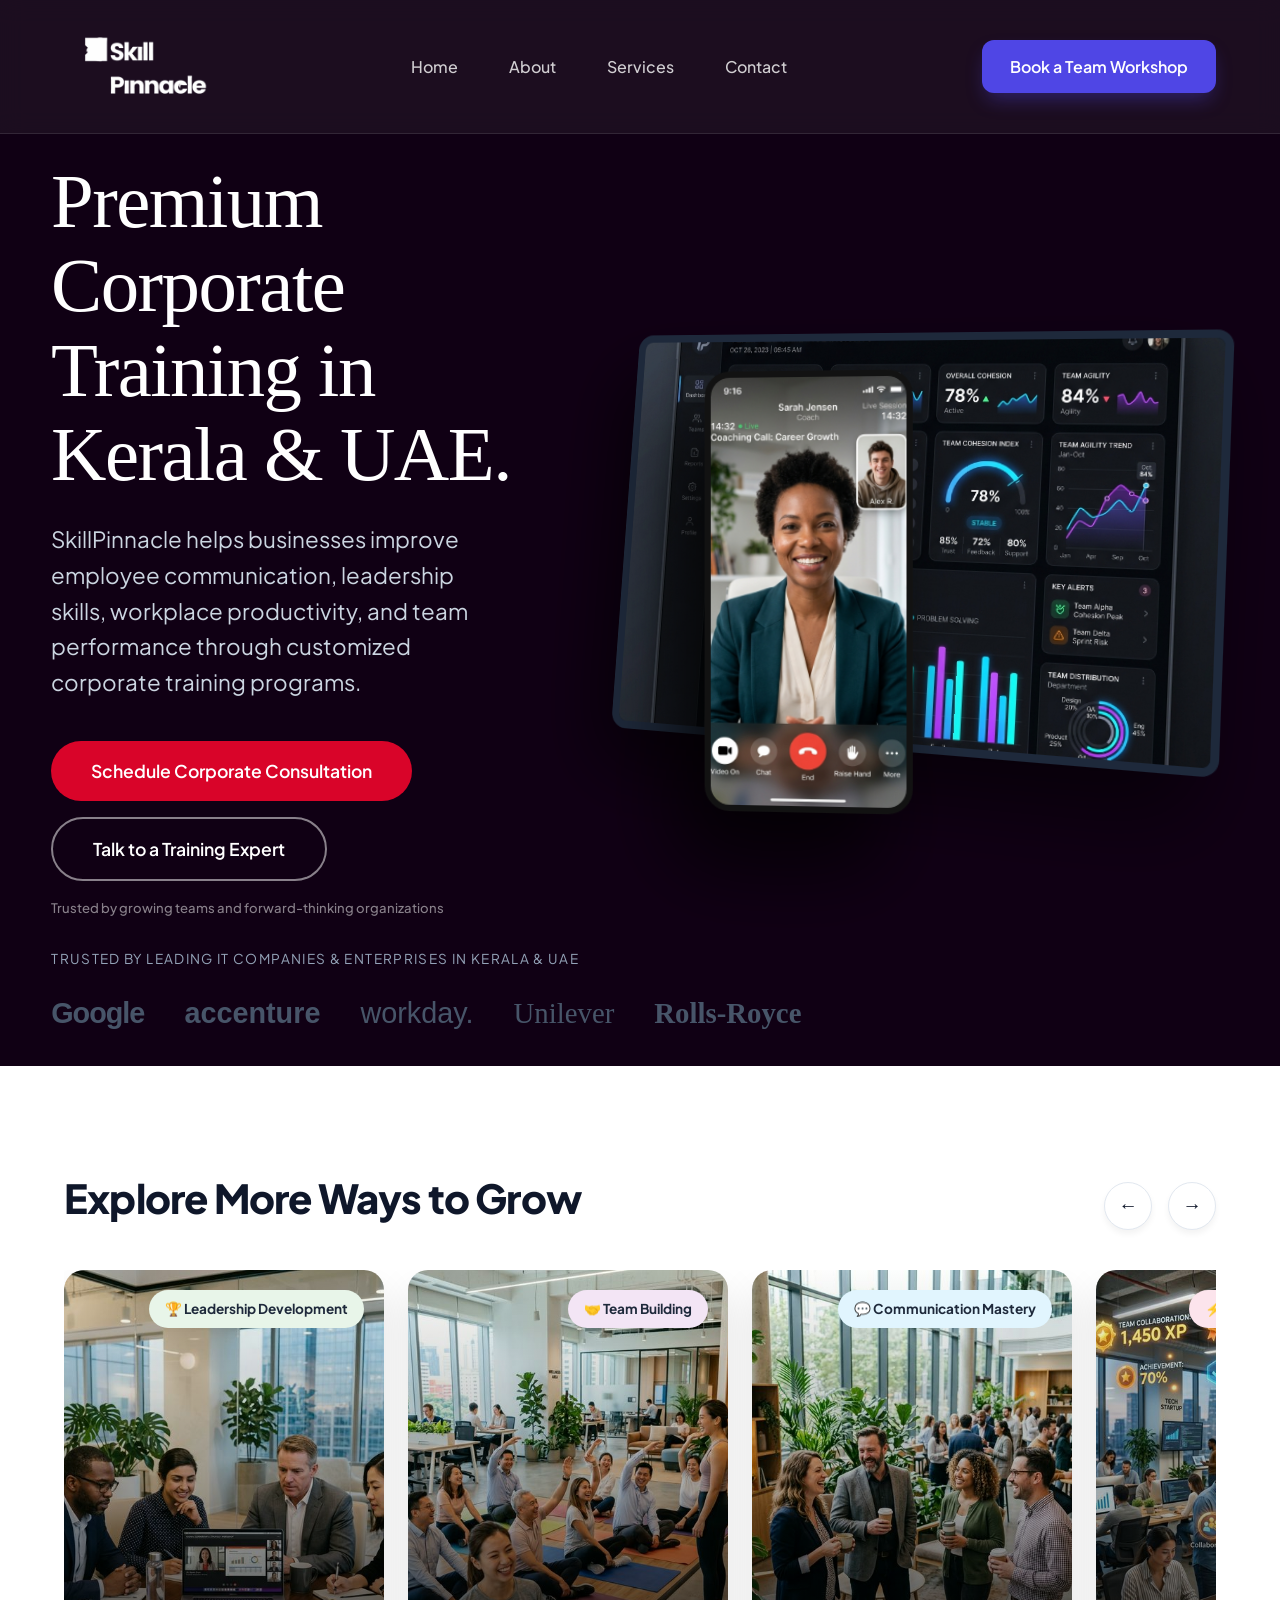
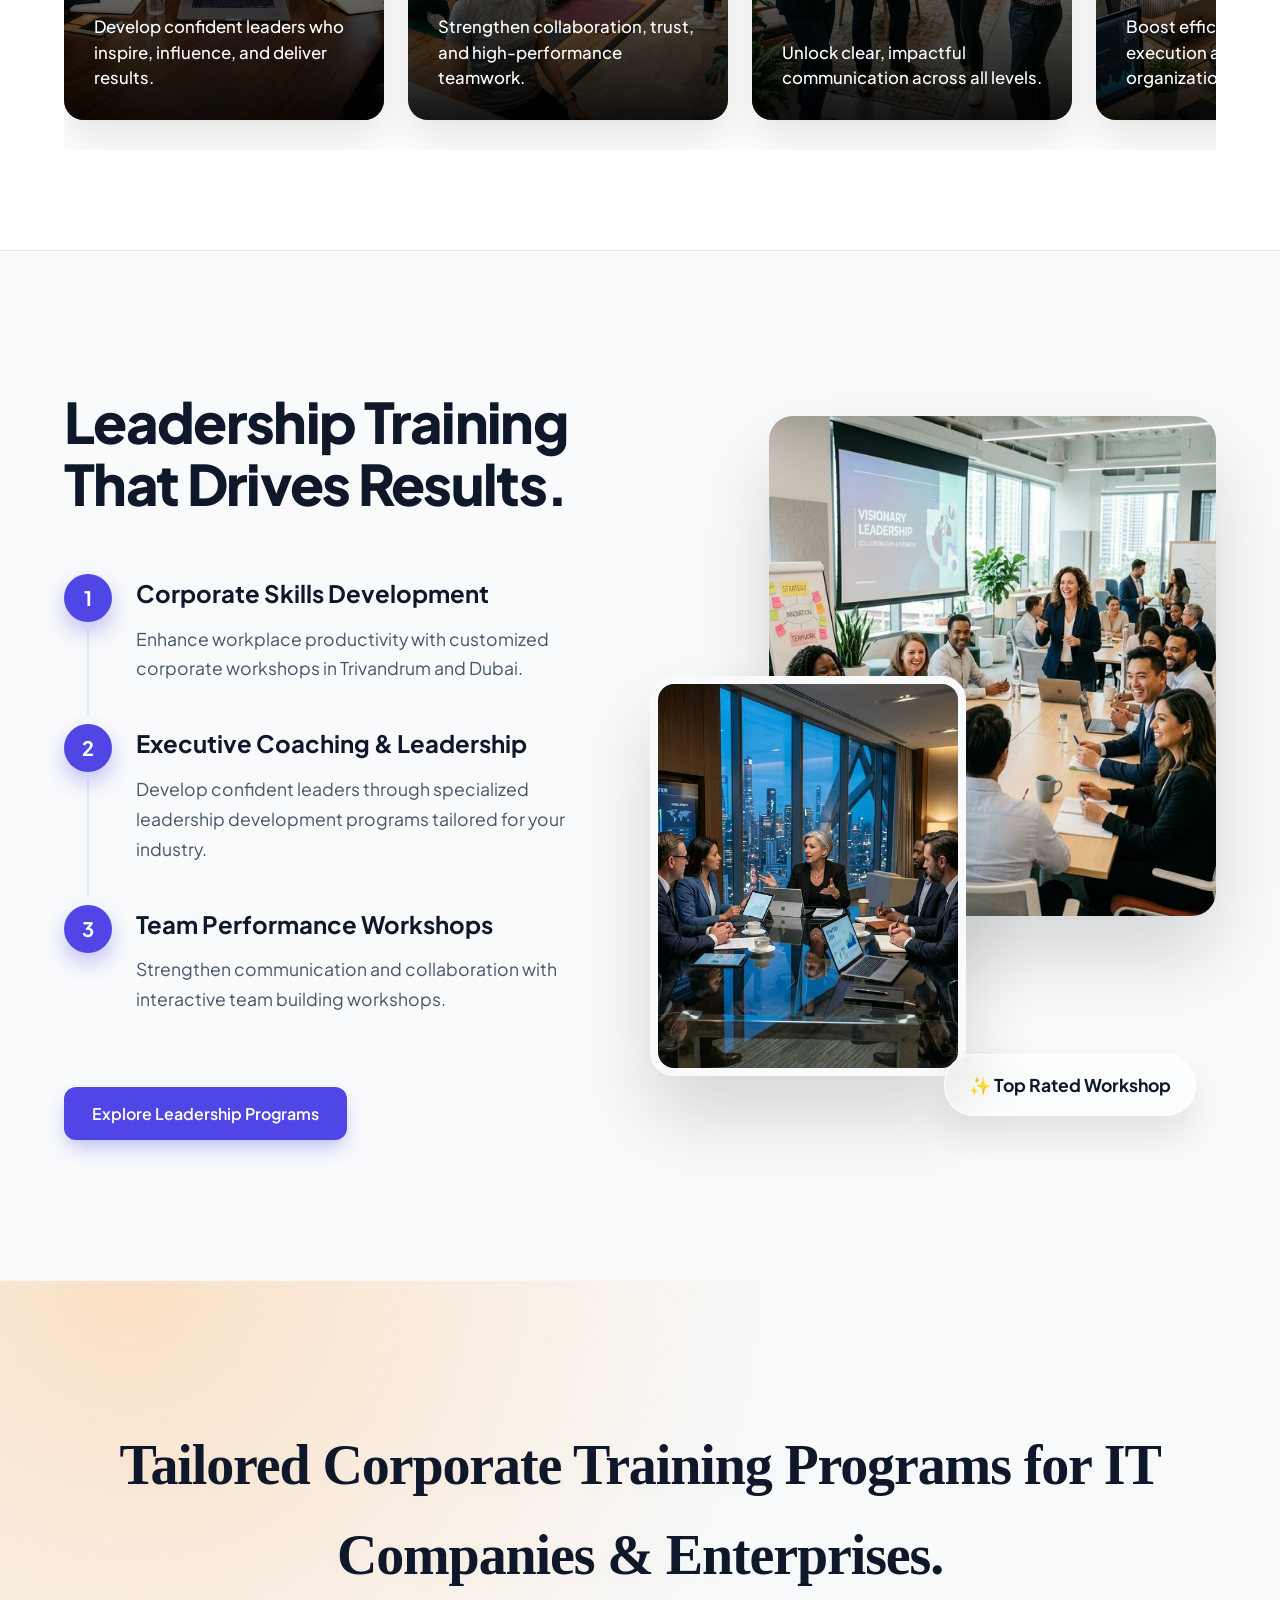
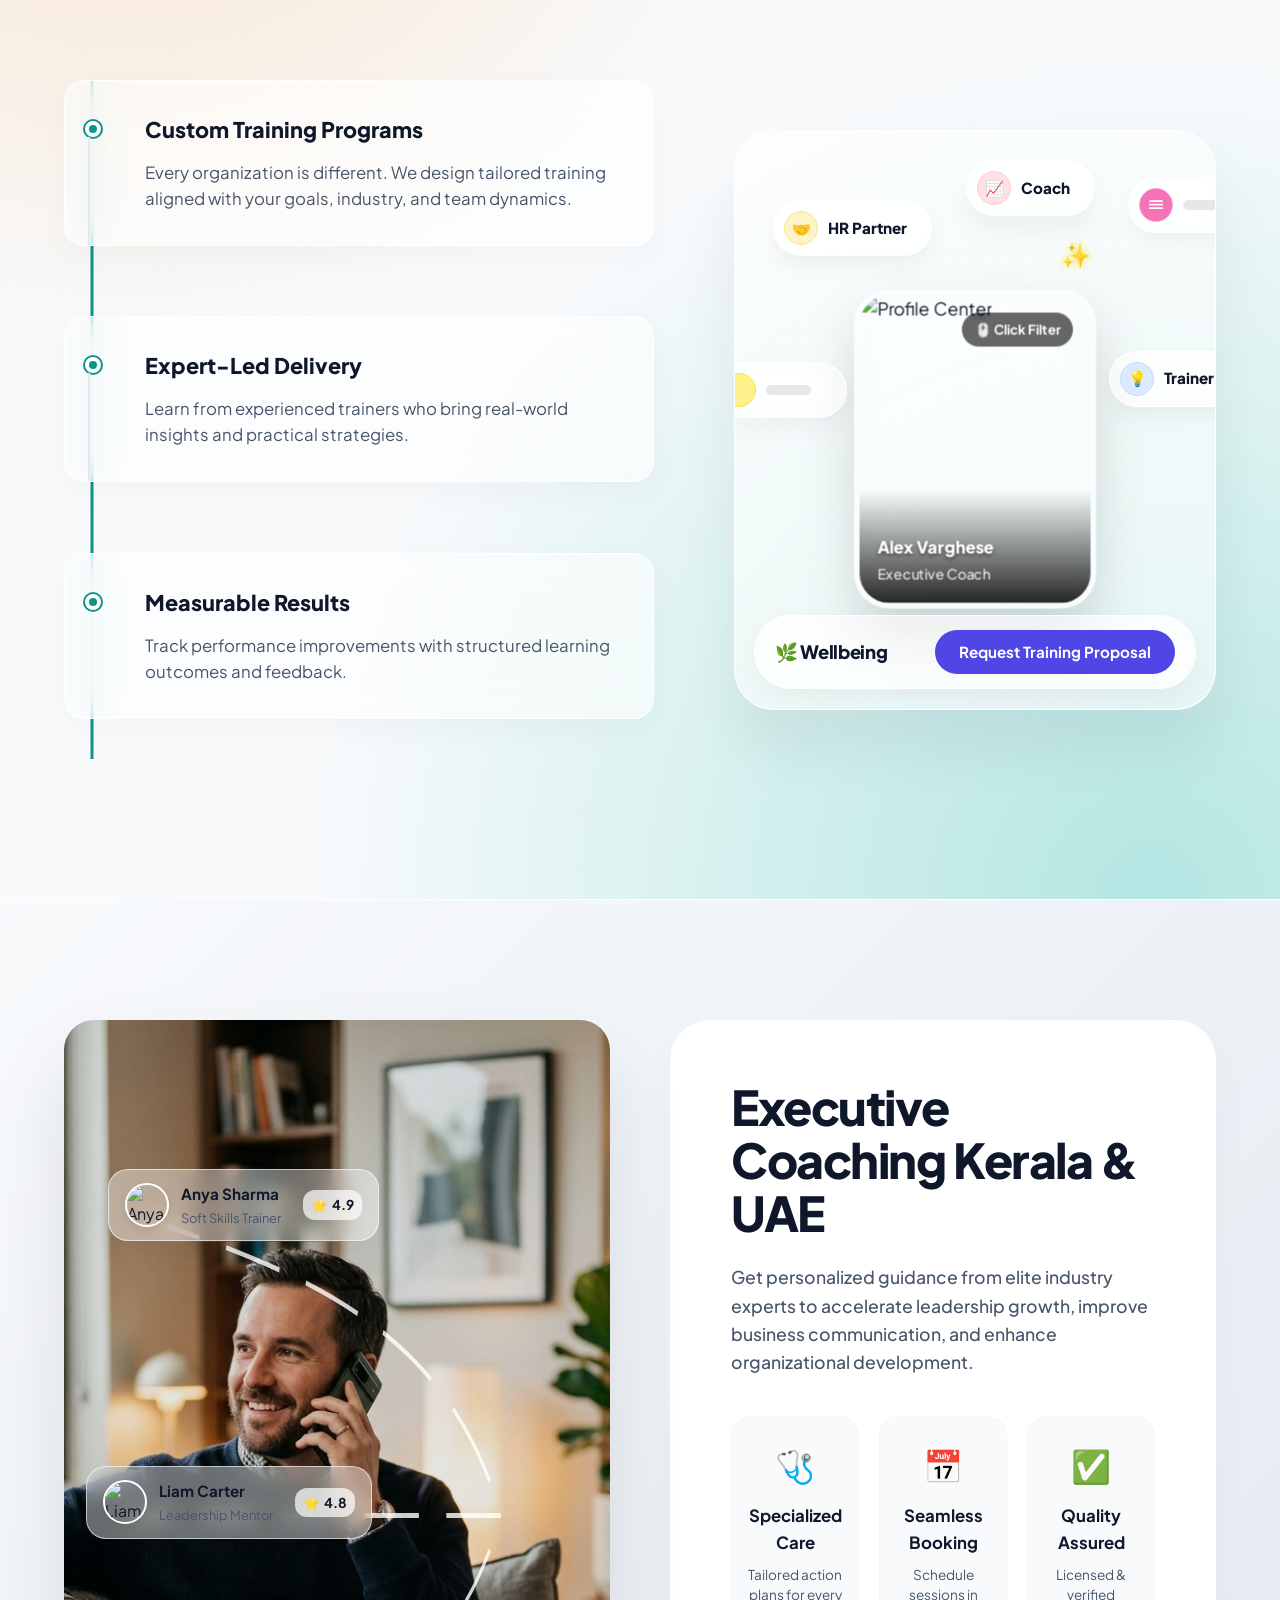
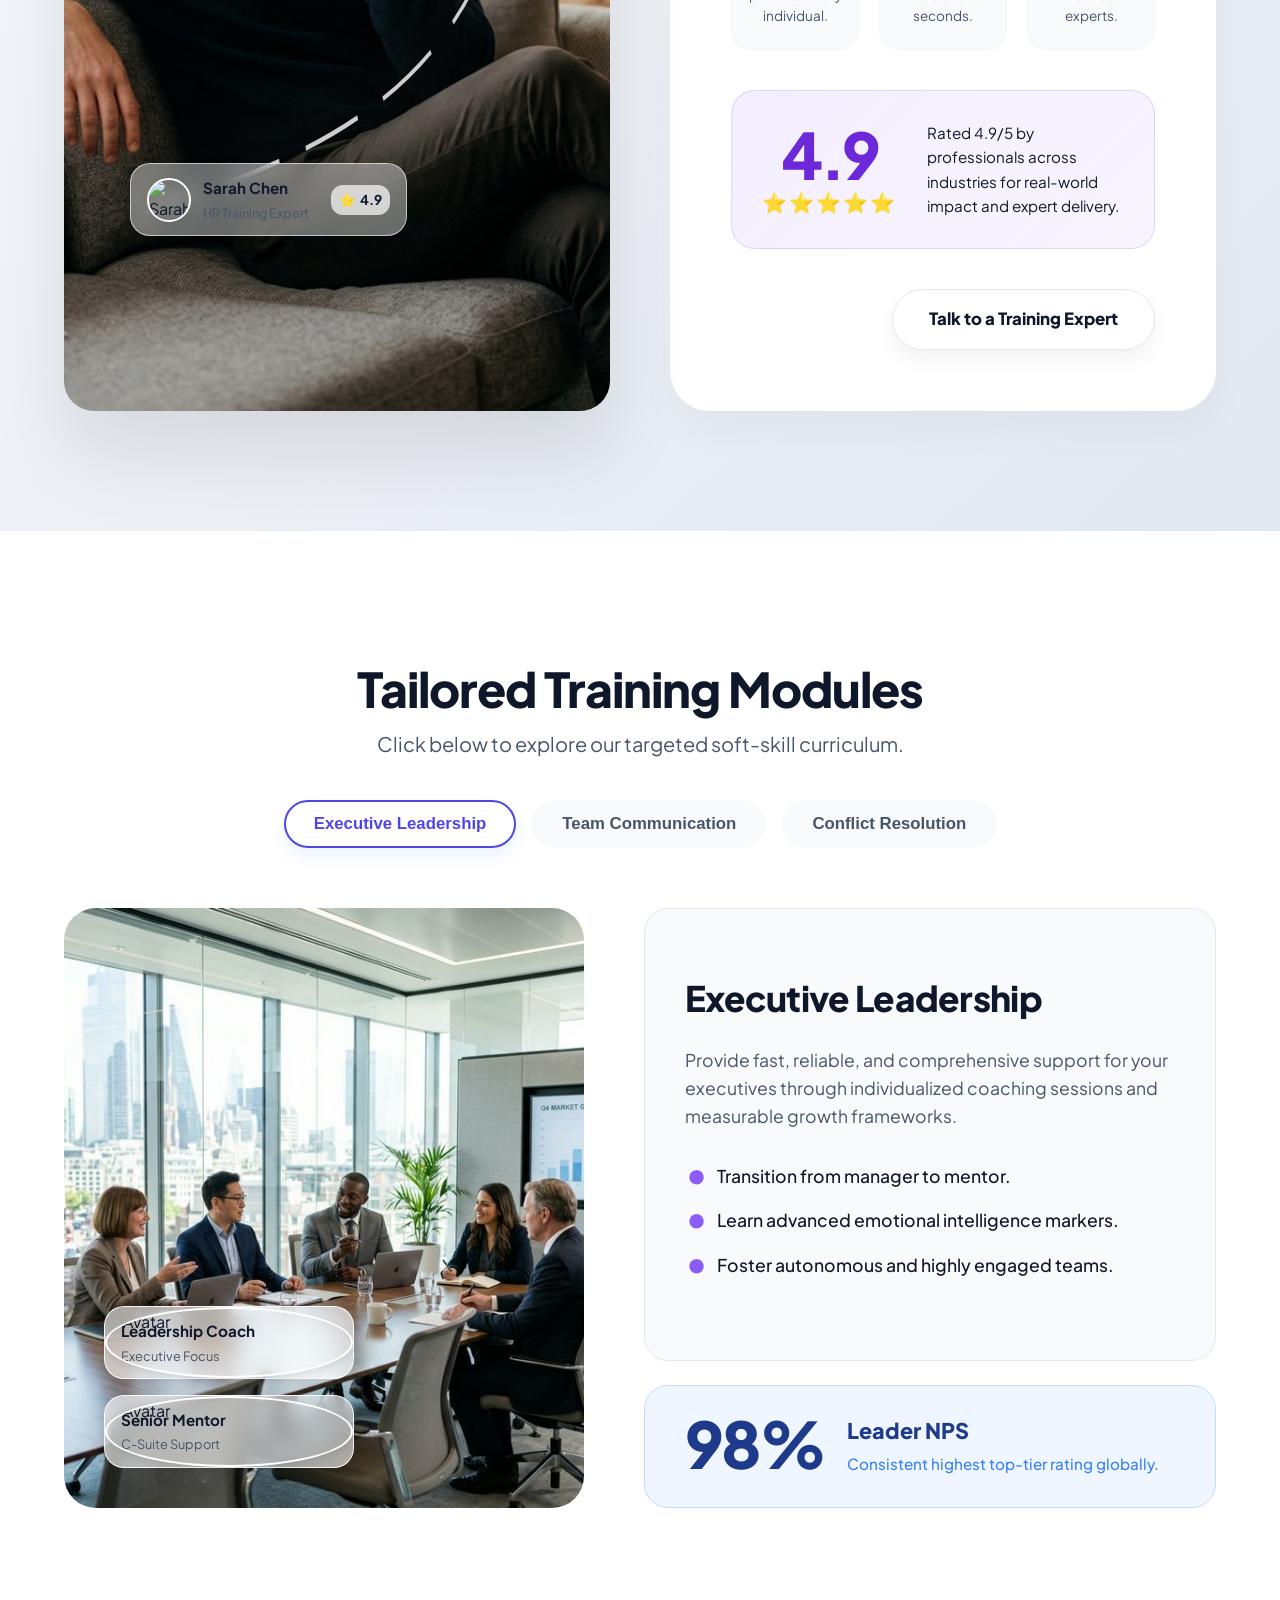
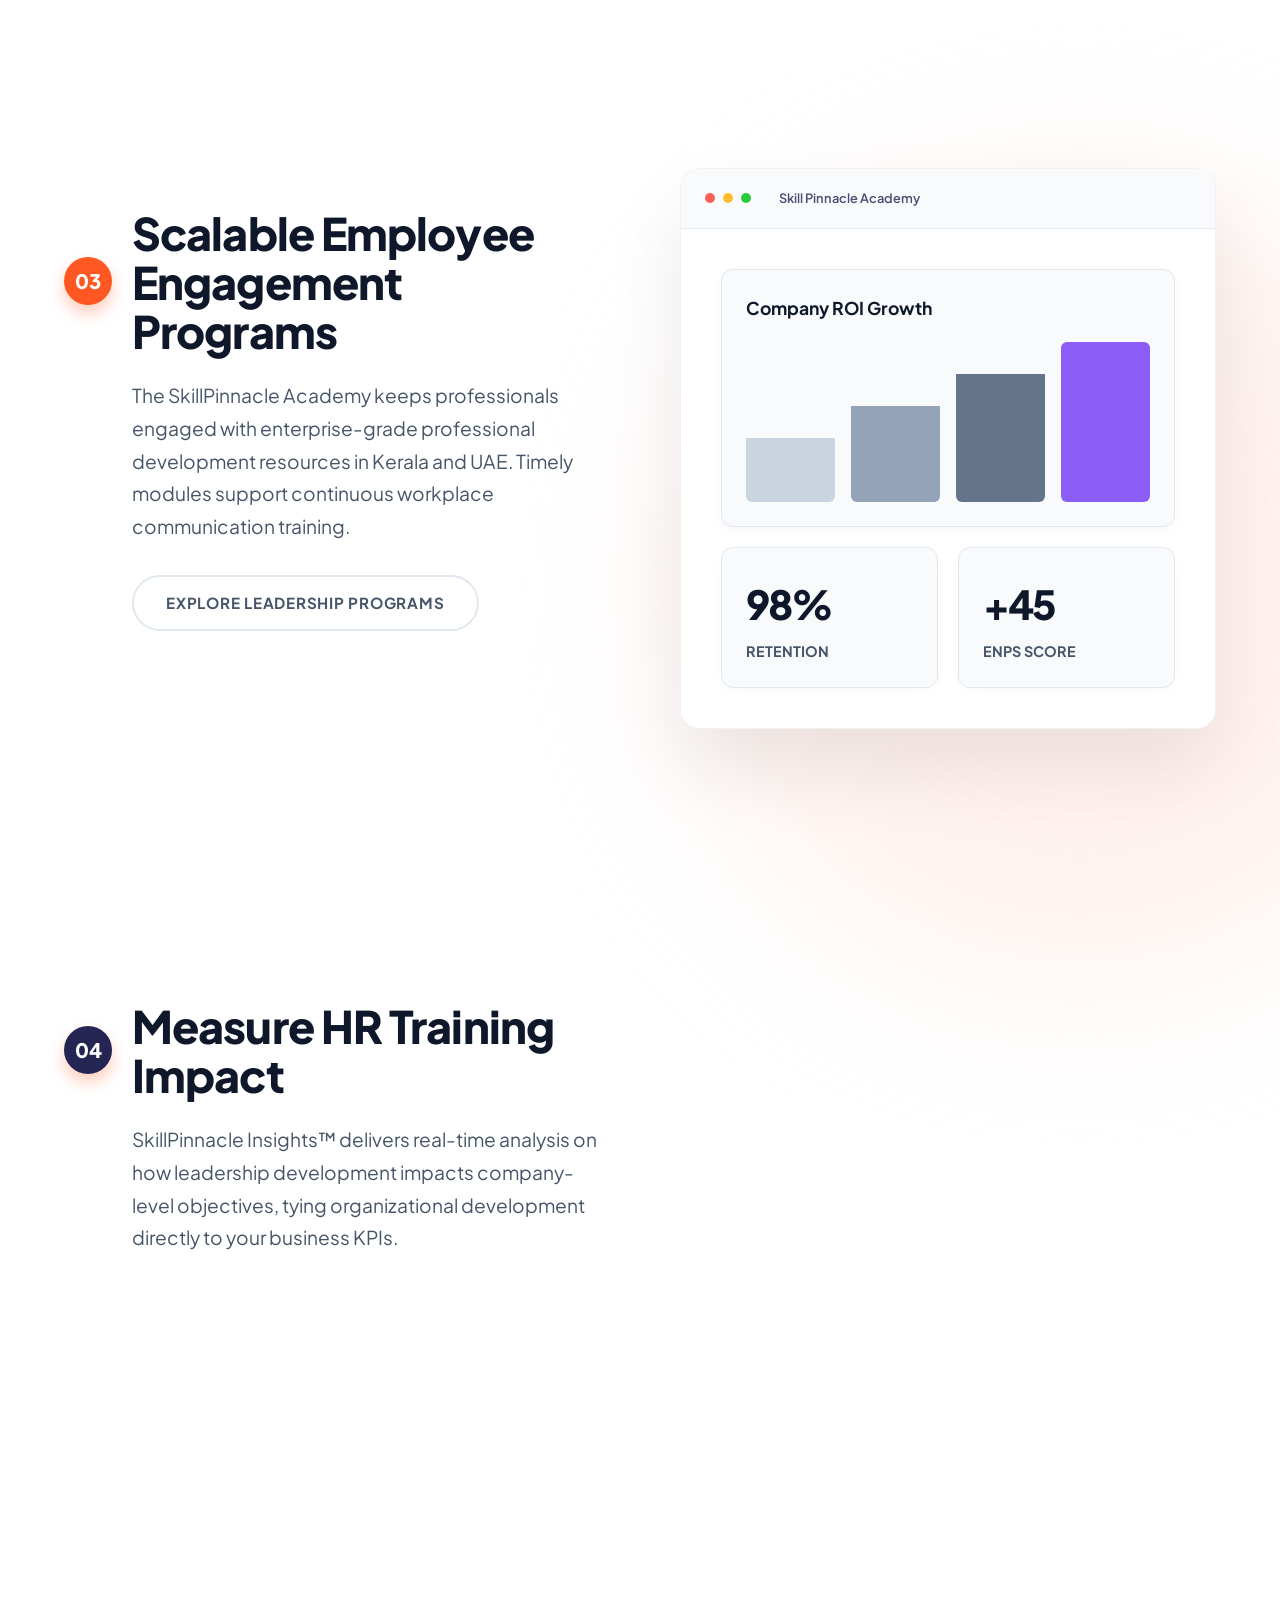
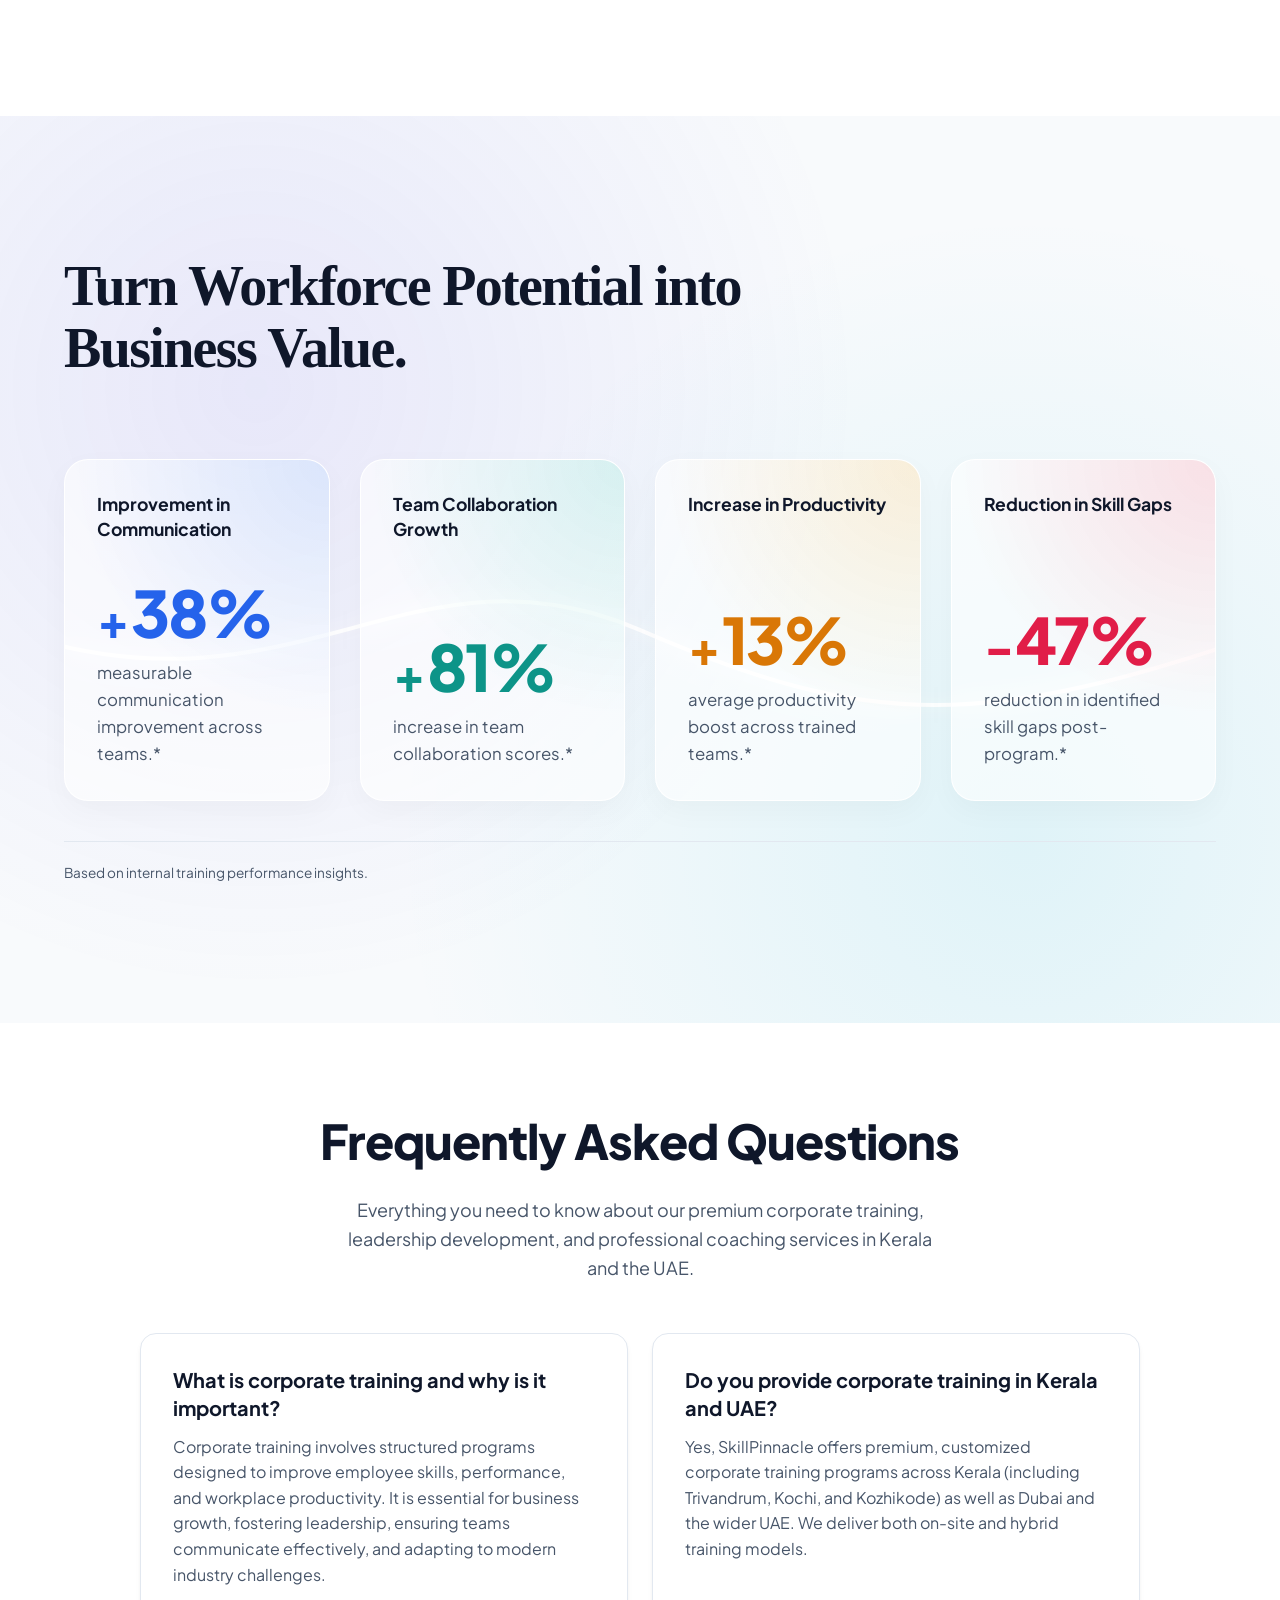
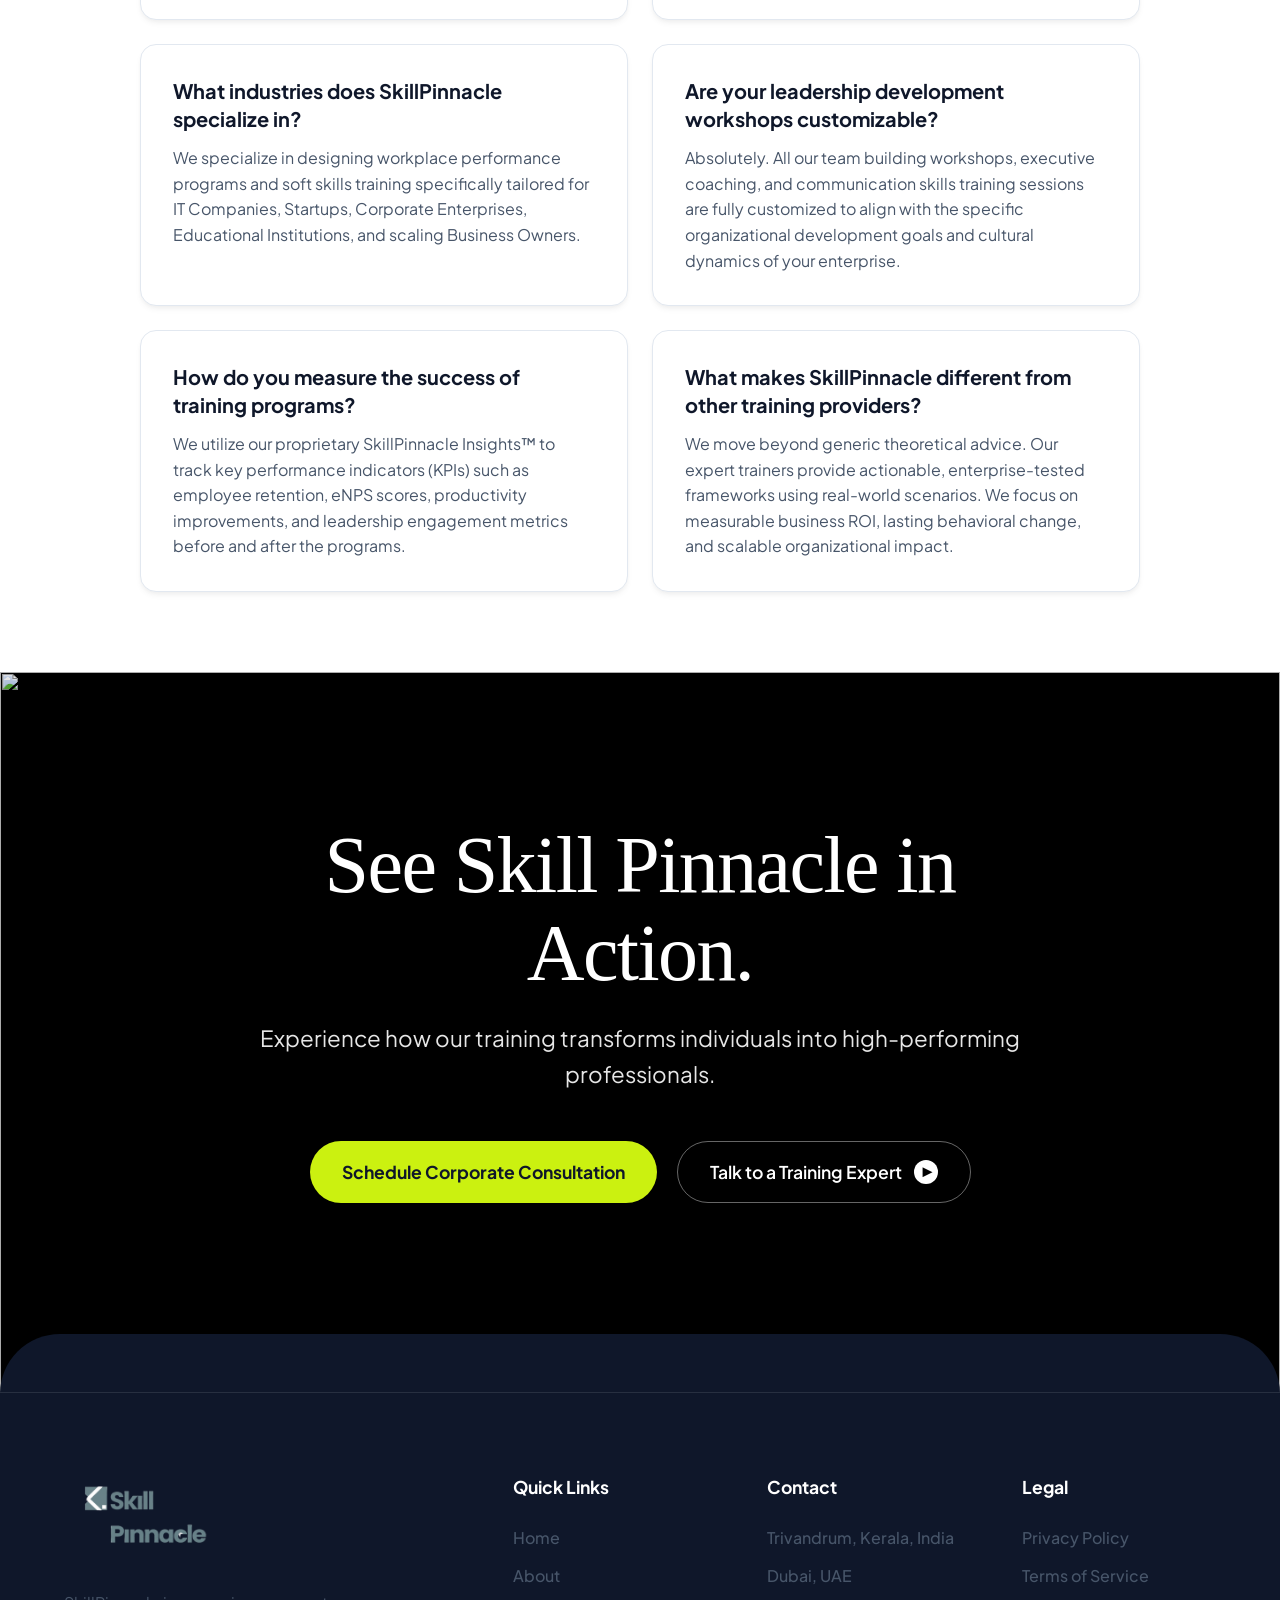
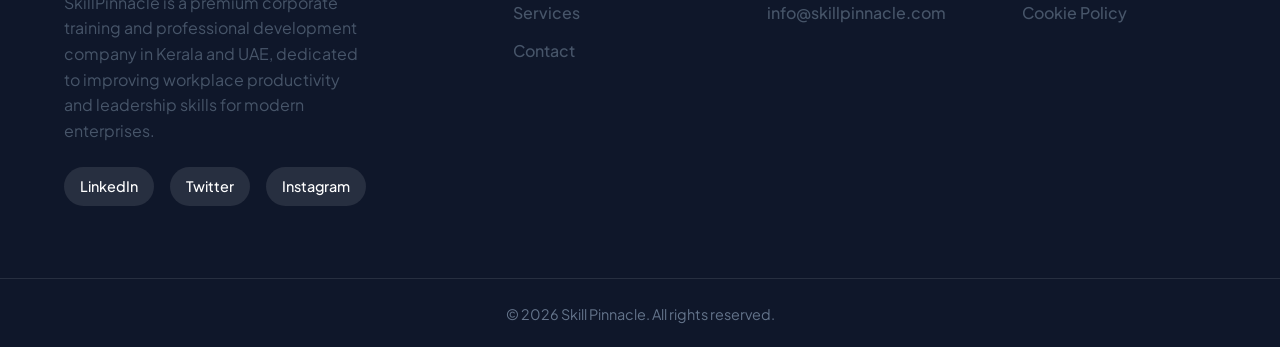
==== commit 22613e98: "file upload 3" ====
--- a/index.html
+++ b/index.html
@@ -4,6 +4,9 @@
     <meta charset="UTF-8">
     <meta name="viewport" content="width=device-width, initial-scale=1.0">
     <meta name="description" content="SkillPinnacle offers premium corporate training, leadership development, and soft skills workshops for businesses in Kerala, Trivandrum, and UAE.">
+    <meta property="og:title" content="Corporate Training in Kerala & UAE | Leadership Development | SkillPinnacle">
+    <meta property="og:description" content="SkillPinnacle offers premium corporate training, leadership development, and soft skills workshops for businesses in Kerala, Trivandrum, and UAE.">
+    <link rel="canonical" href="https://skillpinnacle.com/">
     <title>Corporate Training in Kerala & UAE | Leadership Development | SkillPinnacle</title>
     <link rel="stylesheet" href="style.css">
     <link href="https://fonts.googleapis.com/css2?family=Plus+Jakarta+Sans:wght@400;500;600;700;800&display=swap" rel="stylesheet">
@@ -19,10 +22,10 @@
                 <a href="about.html">About</a>
                 <a href="services.html">Services</a>
                 <a href="contact.html">Contact</a>
-                <a href="booking.html" class="nav-mobile-cta">Book a Workshop</a>
+                <a href="booking.html" class="nav-mobile-cta">Book a Team Workshop</a>
             </nav>
             <div class="cta-buttons">
-                <a href="booking.html" class="btn btn-primary">Book a Workshop</a>
+                <a href="booking.html" class="btn btn-primary">Book a Team Workshop</a>
             </div>
             <button class="mobile-menu-btn">
                 <span></span><span></span><span></span>
@@ -46,8 +49,8 @@
                     <h1 class="h-bold-headline reveal-text"><span>Premium Corporate<br>Training in Kerala & UAE.</span></h1>
                     <p class="h-sub-paragraph">SkillPinnacle helps businesses improve employee communication, leadership skills, workplace productivity, and team performance through customized corporate training programs.</p>
                     <div style="display:flex;gap:16px;flex-wrap:wrap;align-items:center;margin-top:8px;">
-                        <a href="booking.html" class="btn-magenta-solid">Get Started</a>
-                        <a href="contact.html" class="btn-magenta-solid" style="background:transparent;border:2px solid rgba(255,255,255,0.5);color:white;">Book a Demo</a>
+                        <a href="booking.html" class="btn-magenta-solid">Schedule Corporate Consultation</a>
+                        <a href="contact.html" class="btn-magenta-solid" style="background:transparent;border:2px solid rgba(255,255,255,0.5);color:white;">Talk to a Training Expert</a>
                     </div>
                     <p style="margin-top:16px;font-size:0.82rem;color:rgba(255,255,255,0.5);font-weight:500;">Trusted by growing teams and forward-thinking organizations</p>
                 </div>
@@ -147,7 +150,7 @@
                             </div>
                         </div>
                     </div>
-                    <a href="booking.html" class="btn btn-primary" style="margin-top:32px;display:inline-block;">Start Your Journey</a>
+                    <a href="booking.html" class="btn btn-primary" style="margin-top:32px;display:inline-block;">Explore Leadership Programs</a>
                 </div>
                 <div class="feature-visuals fade-up animate delay-1">
                     <img src="assets/workshop_1.png" class="f-img main-img" alt="Workshop Session">
@@ -255,7 +258,7 @@
                             <!-- Sandbox Footer -->
                             <footer class="sandbox-footer">
                                 <div class="sb-logo">🌿 Wellbeing</div>
-                                <a href="#discover" class="btn btn-discover">Discover More</a>
+                                <a href="contact.html" class="btn btn-discover">Request Training Proposal</a>
                             </footer>
                         </div>
                     </div>
@@ -346,7 +349,7 @@
                             </div>
                             
                             <div class="expert-cta-wrap">
-                                <a href="booking.html" class="btn expert-cta">Book a Session</a>
+                                <a href="contact.html" class="btn expert-cta">Talk to a Training Expert</a>
                             </div>
                         </div>
                     </div>
@@ -495,7 +498,7 @@
                             <h3>Scalable Employee<br>Engagement Programs</h3>
                         </div>
                         <p>The SkillPinnacle Academy keeps professionals engaged with enterprise-grade professional development resources in Kerala and UAE. Timely modules support continuous workplace communication training.</p>
-                        <a href="#" class="ghost-btn">Discover Our Academy</a>
+                        <a href="services.html" class="ghost-btn">Explore Leadership Programs</a>
                     </div>
                     
                     <div class="step-block" data-step="2" style="margin-top: 250px; margin-bottom: 250px;">
@@ -672,6 +675,63 @@
 
             </div>
         </section>
+
+        <!-- JSON-LD Organization & LocalBusiness Schema for GEO & Local SEO -->
+        <script type="application/ld+json">
+        {
+          "@context": "https://schema.org",
+          "@graph": [
+            {
+              "@type": "Organization",
+              "@id": "https://skillpinnacle.com/#organization",
+              "name": "SkillPinnacle",
+              "url": "https://skillpinnacle.com",
+              "logo": "https://skillpinnacle.com/assets/logo.png",
+              "description": "SkillPinnacle helps businesses in Kerala and UAE improve leadership, employee communication, workplace collaboration, productivity, and team performance through customized corporate training programs.",
+              "sameAs": [
+                "https://www.linkedin.com/company/skillpinnacle",
+                "https://twitter.com/skillpinnacle"
+              ]
+            },
+            {
+              "@type": "LocalBusiness",
+              "@id": "https://skillpinnacle.com/#localbusiness-kerala",
+              "name": "SkillPinnacle - Corporate Training Kerala",
+              "image": "https://skillpinnacle.com/assets/about_hero.png",
+              "address": {
+                "@type": "PostalAddress",
+                "streetAddress": "Technopark Campus",
+                "addressLocality": "Trivandrum",
+                "addressRegion": "Kerala",
+                "postalCode": "695581",
+                "addressCountry": "IN"
+              },
+              "telephone": "+91 471 123 4567",
+              "priceRange": "$$$",
+              "parentOrganization": {
+                "@id": "https://skillpinnacle.com/#organization"
+              }
+            },
+            {
+              "@type": "LocalBusiness",
+              "@id": "https://skillpinnacle.com/#localbusiness-uae",
+              "name": "SkillPinnacle - Employee Training UAE",
+              "image": "https://skillpinnacle.com/assets/about_hero.png",
+              "address": {
+                "@type": "PostalAddress",
+                "streetAddress": "Business Bay",
+                "addressLocality": "Dubai",
+                "addressCountry": "AE"
+              },
+              "telephone": "+971 4 123 4567",
+              "priceRange": "$$$",
+              "parentOrganization": {
+                "@id": "https://skillpinnacle.com/#organization"
+              }
+            }
+          ]
+        }
+        </script>
 
         <!-- JSON-LD FAQ Schema for Answer Engine Optimization (AEO) & SEO -->
         <script type="application/ld+json">
@@ -739,8 +799,8 @@
                 <h2 class="nps-heading reveal-text"><span>See Skill Pinnacle in Action.</span></h2>
                 <p class="nps-sub">Experience how our training transforms individuals into high-performing professionals.</p>
                 <div class="nps-actions">
-                    <a href="booking.html" class="btn btn-lemon">Request a Demo</a>
-                    <a href="contact.html" class="btn btn-outline-white">Contact Us <span class="nps-play-icon">&#x25B6;</span></a>
+                    <a href="booking.html" class="btn btn-lemon">Schedule Corporate Consultation</a>
+                    <a href="contact.html" class="btn btn-outline-white">Talk to a Training Expert <span class="nps-play-icon">&#x25B6;</span></a>
                 </div>
             </div>
             
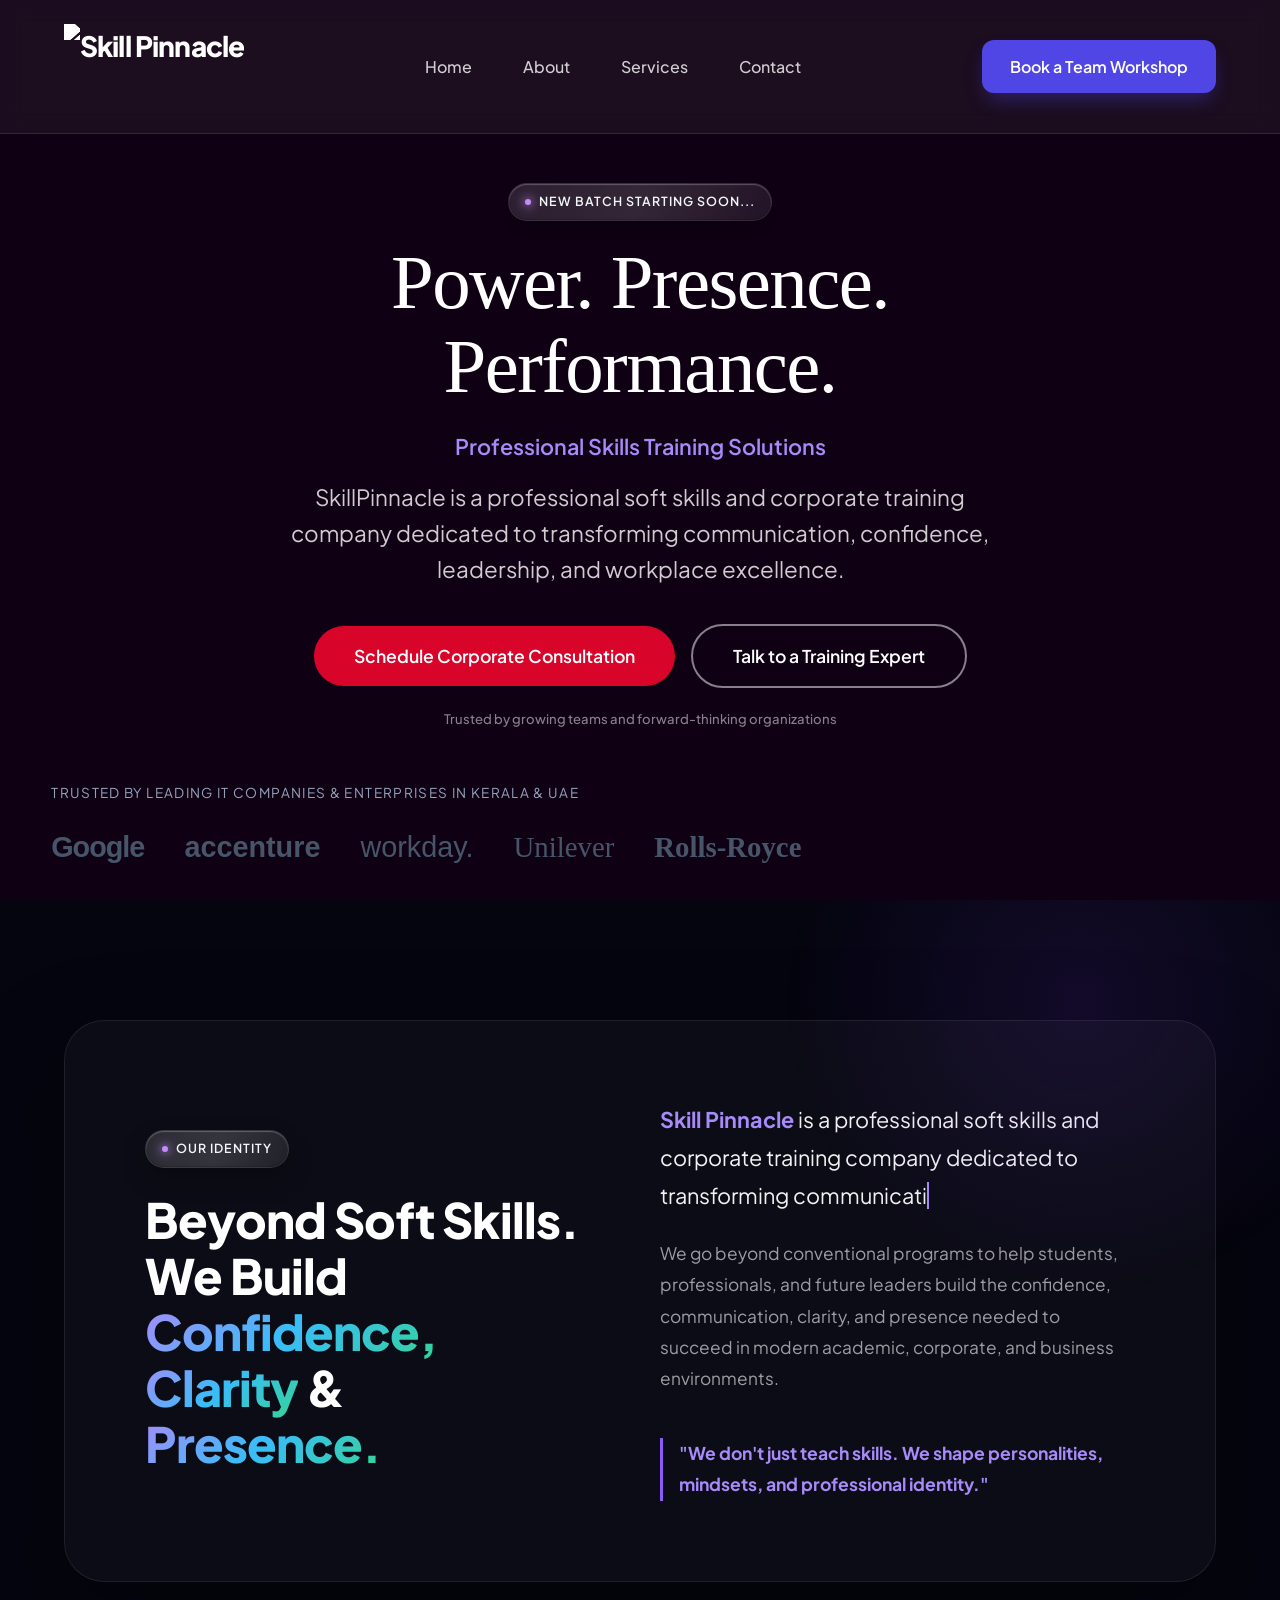
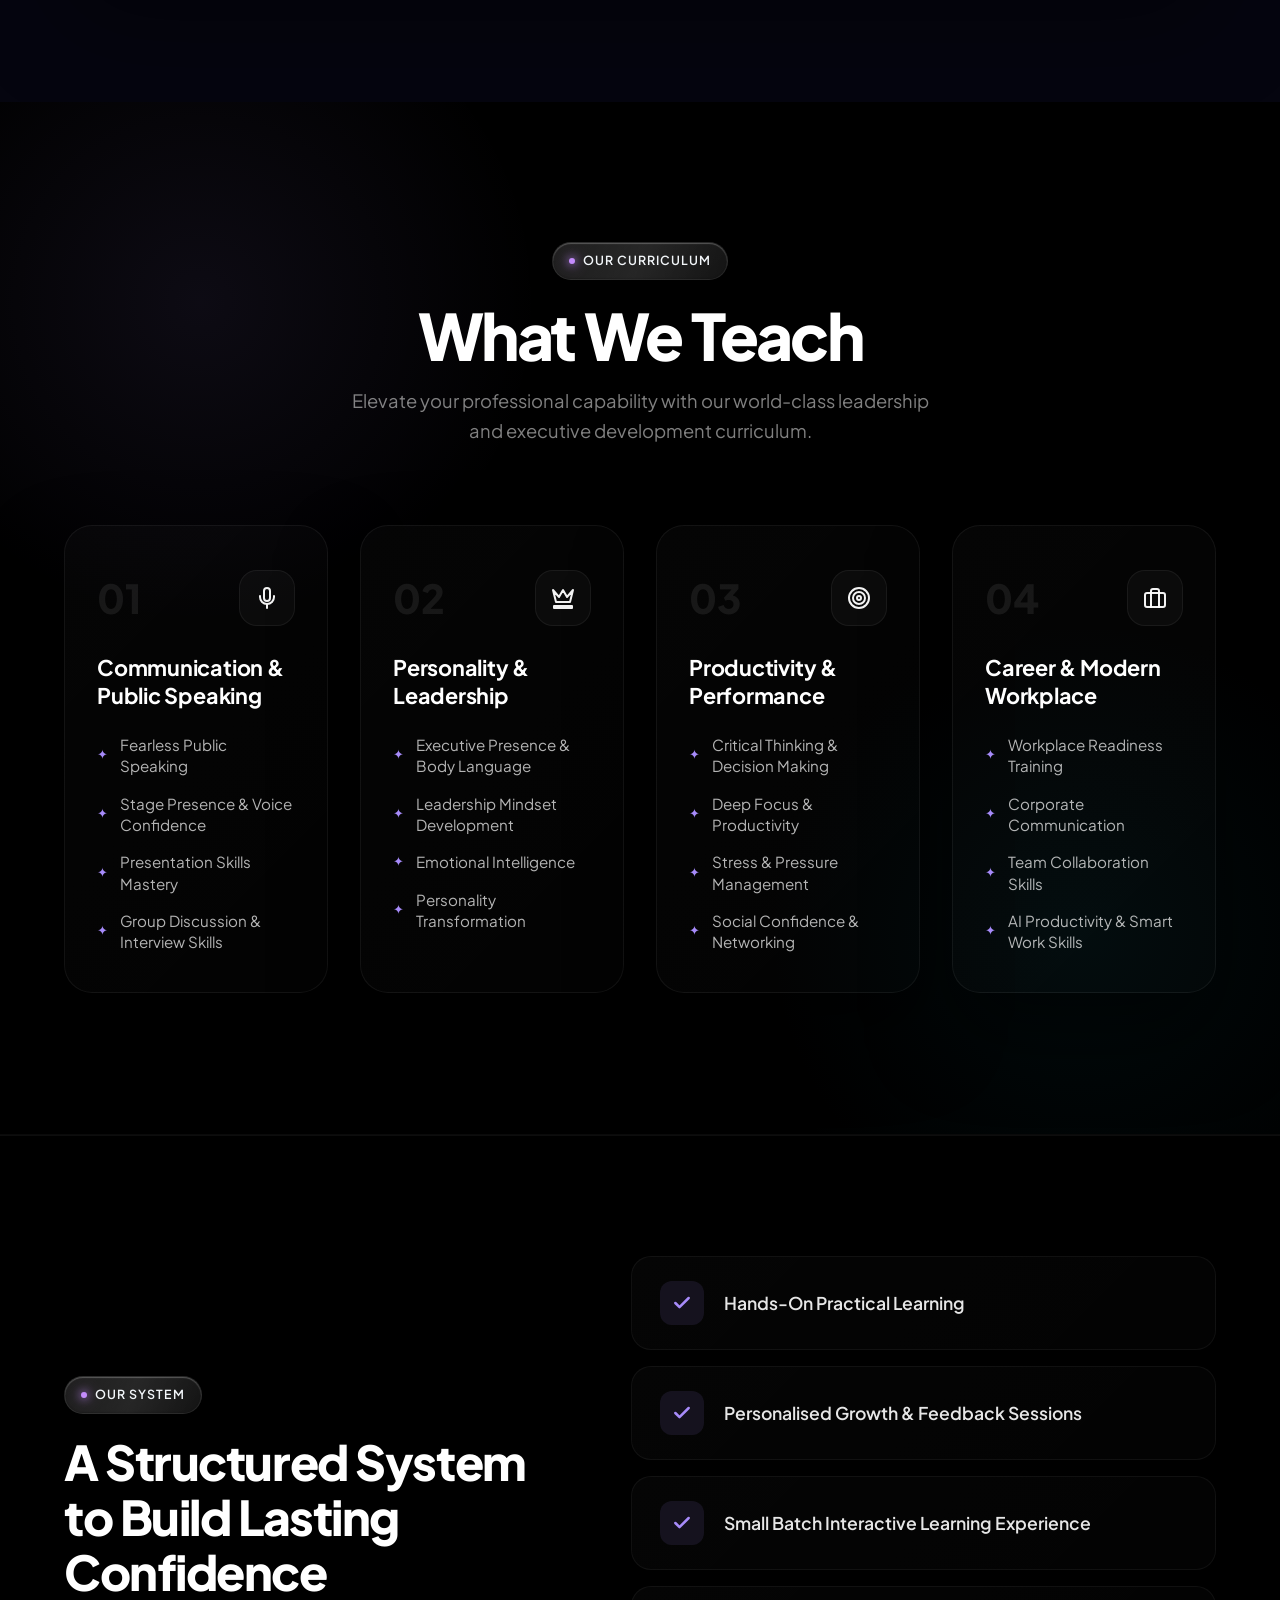
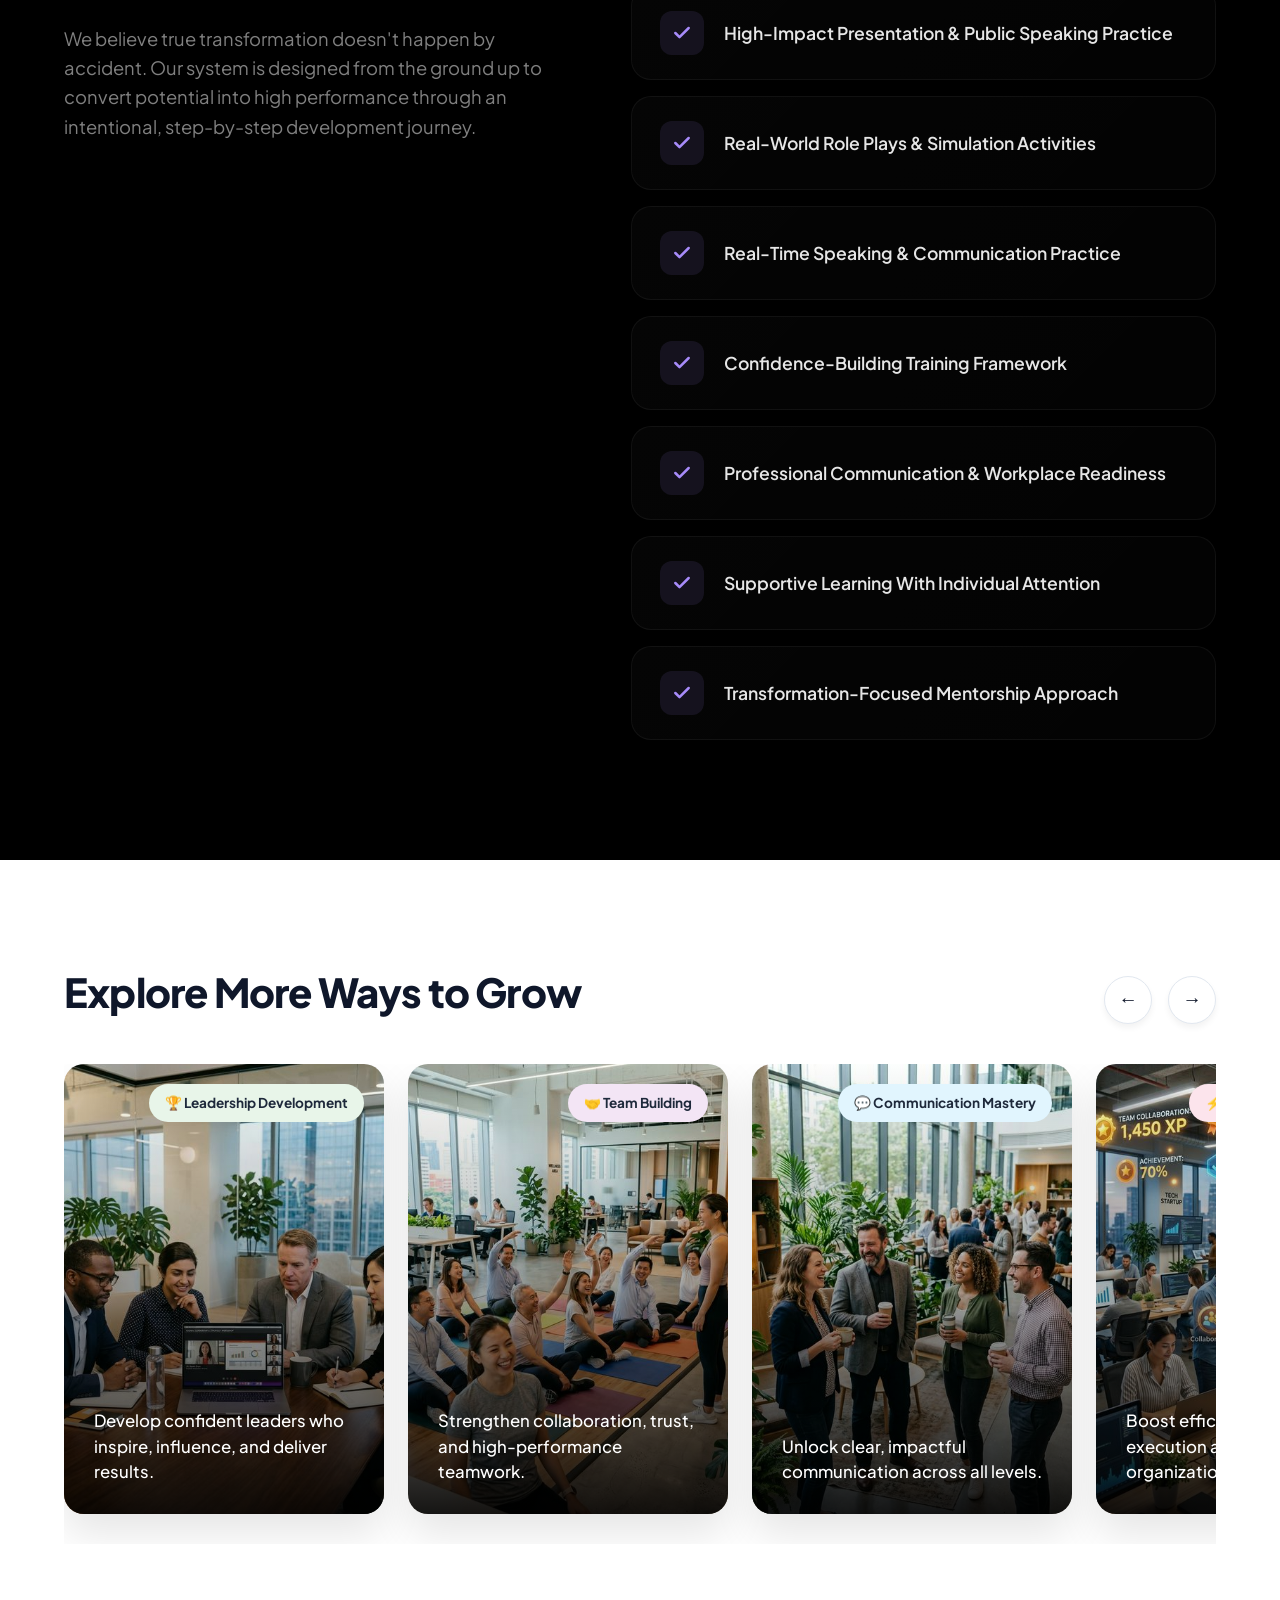
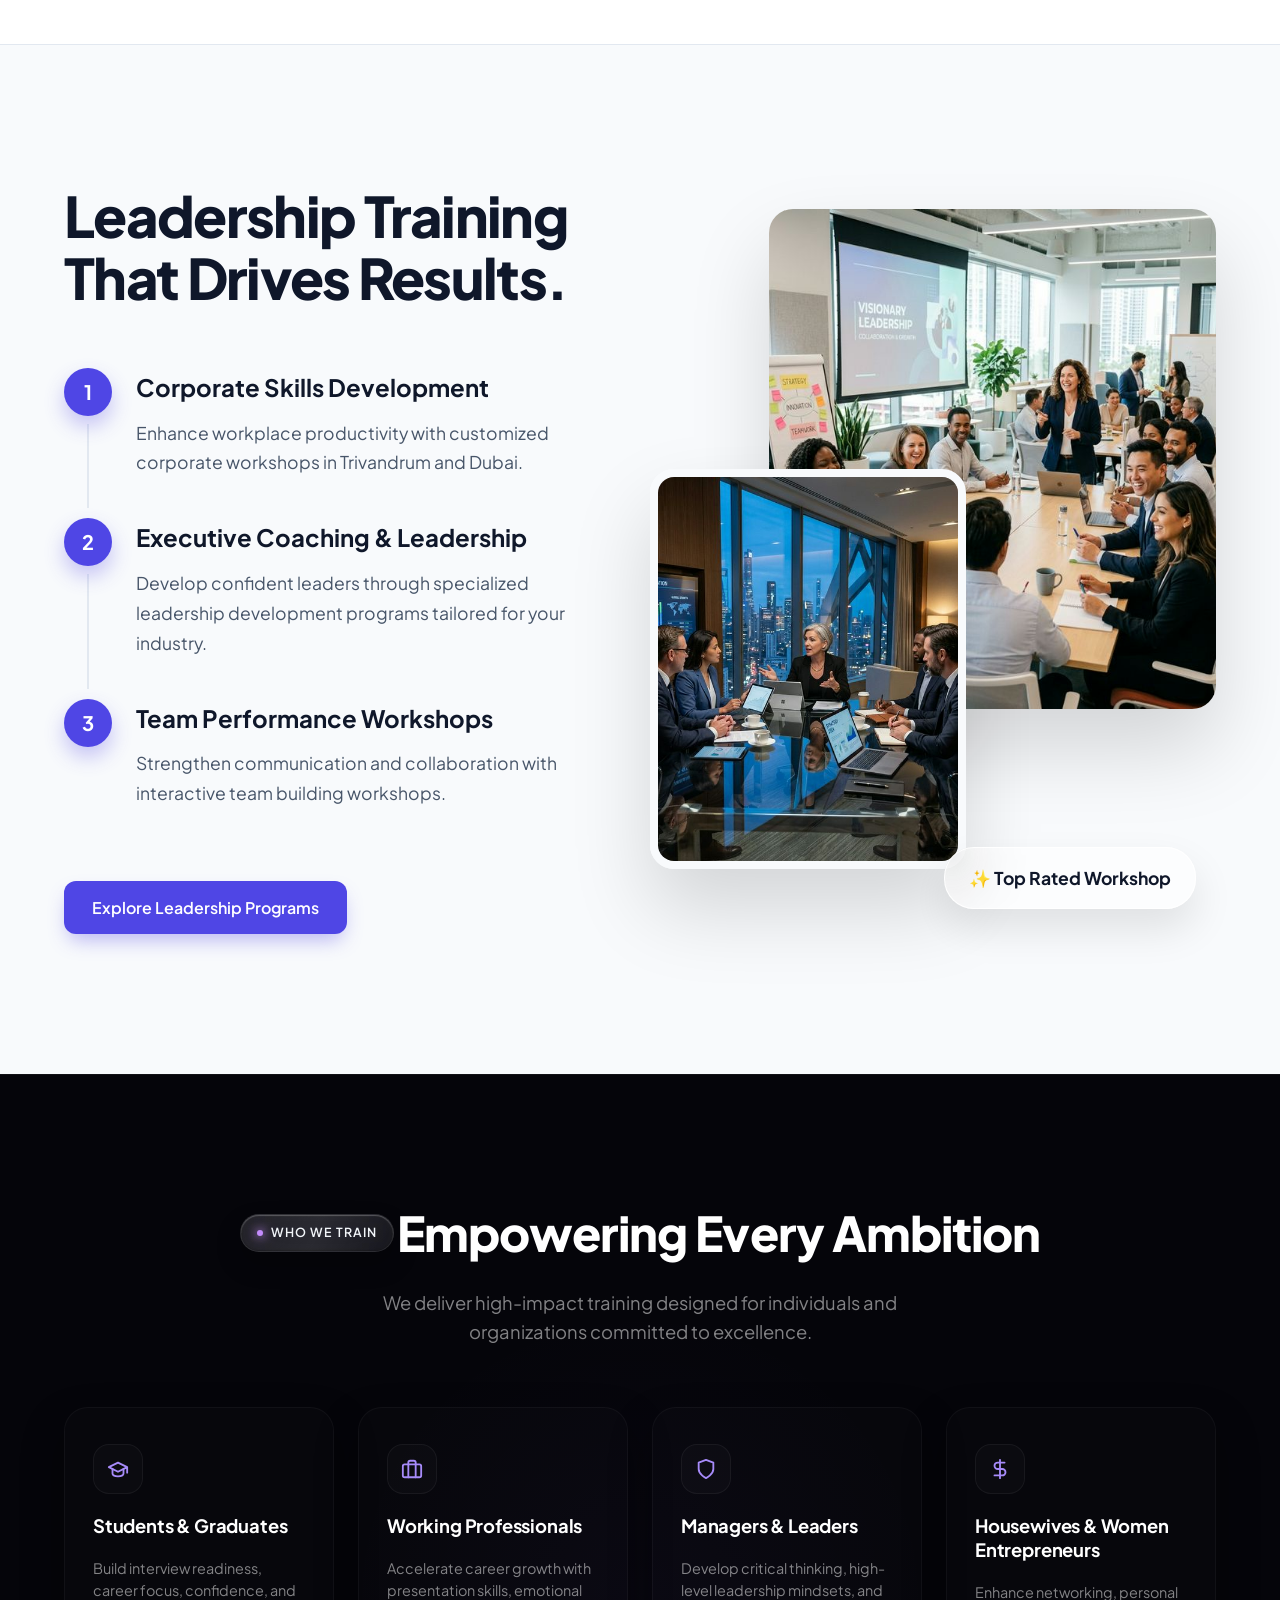
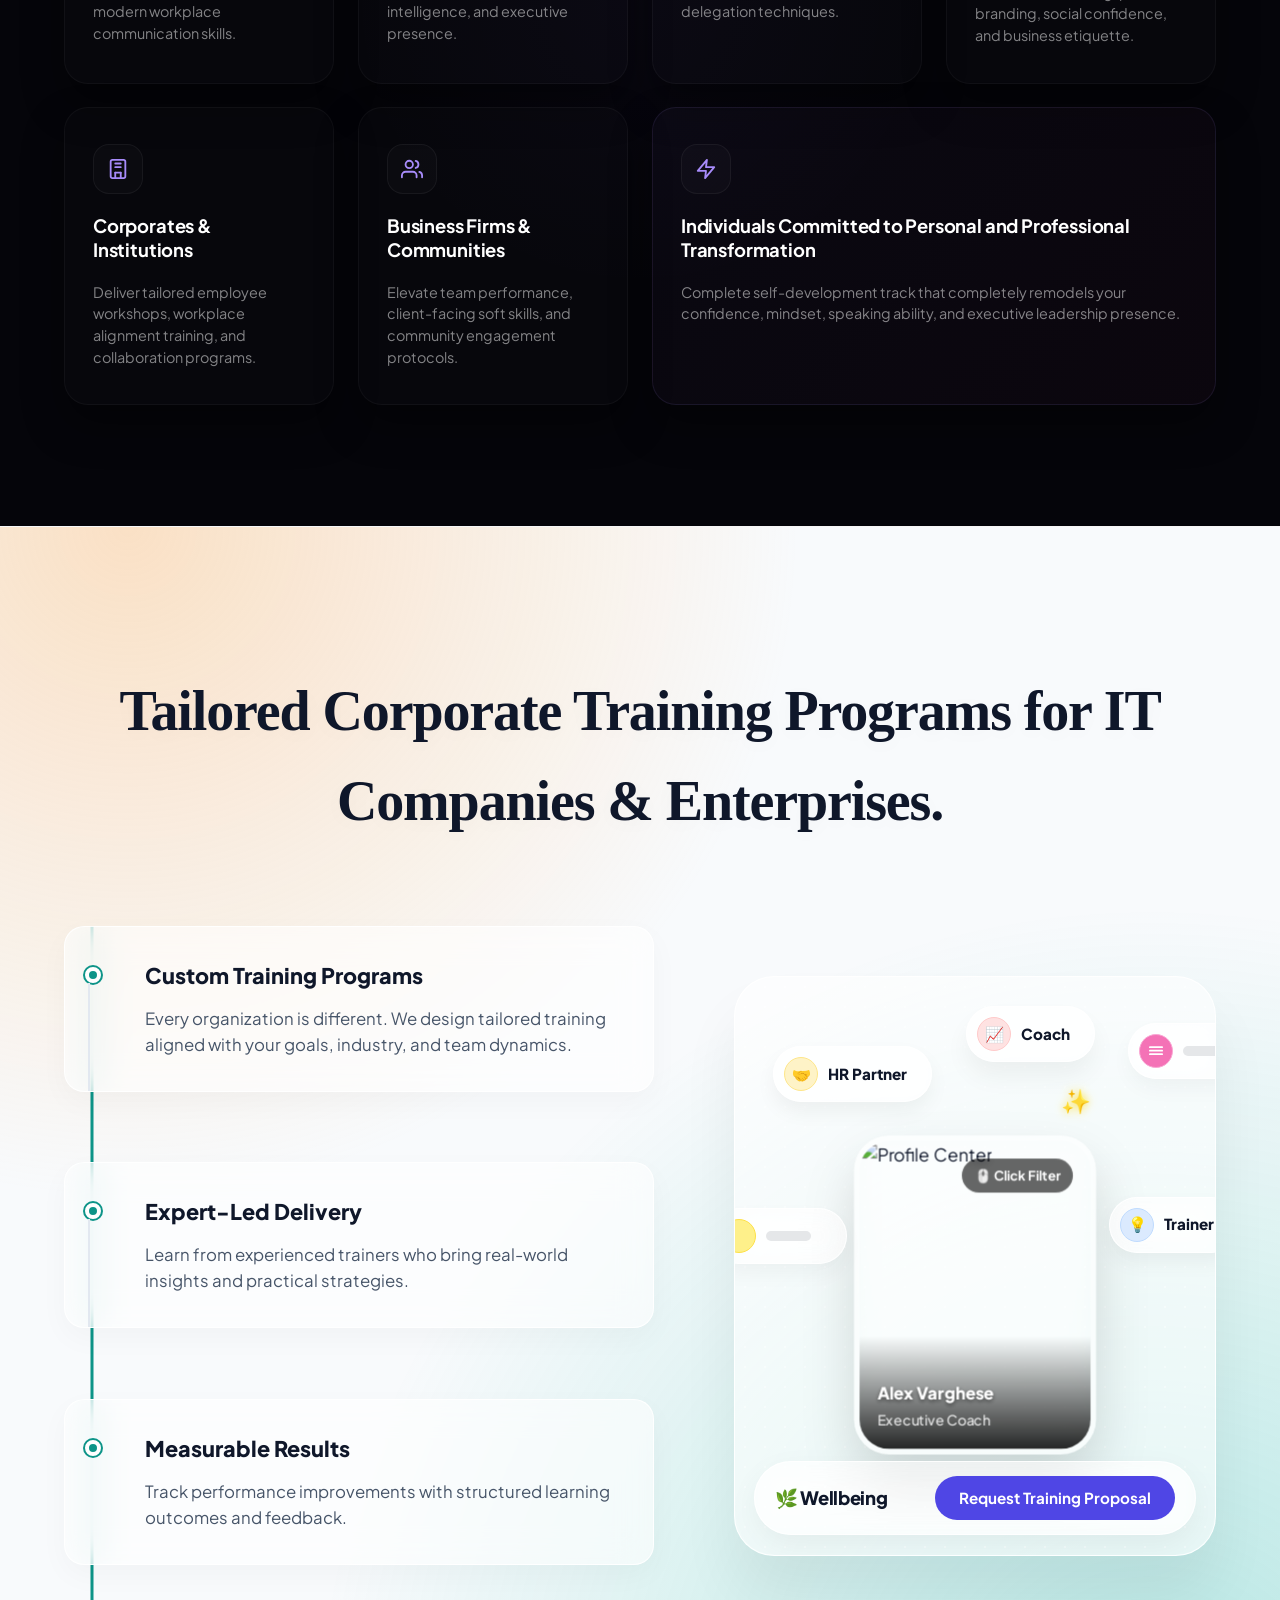
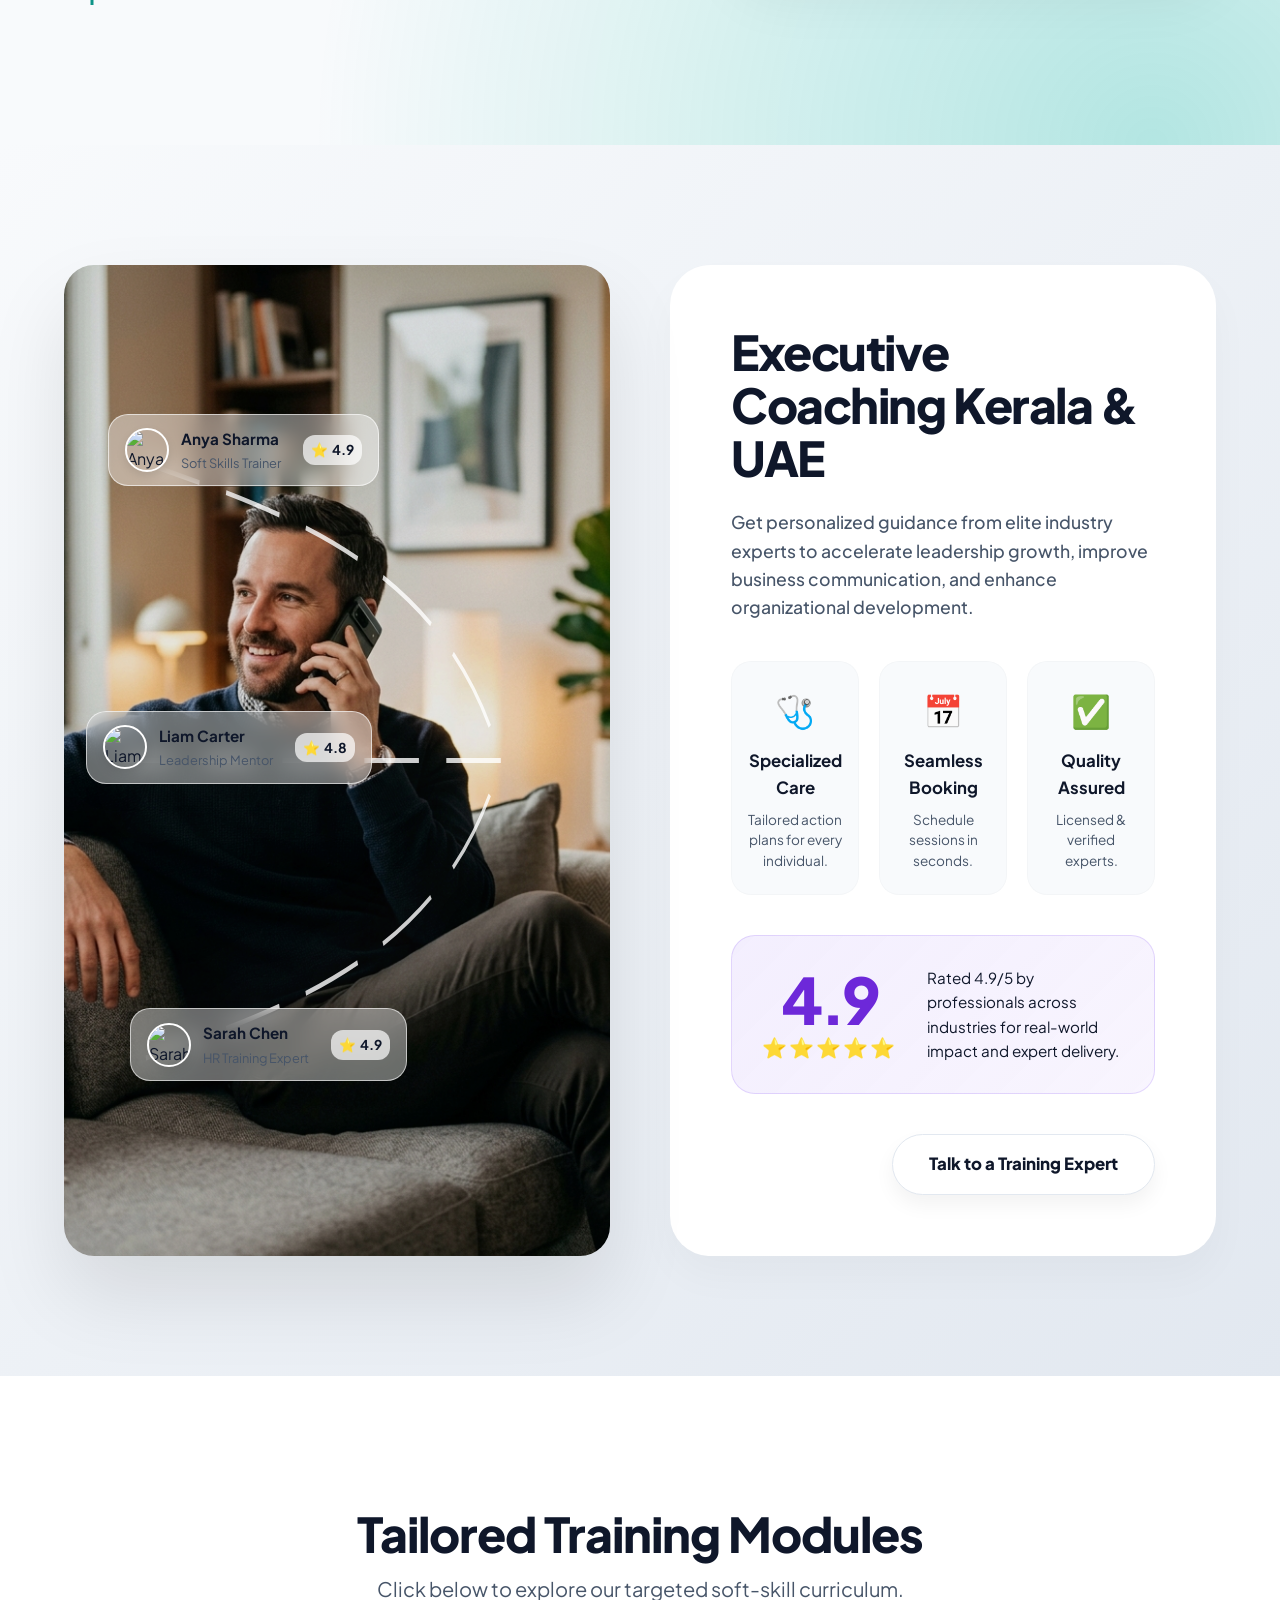
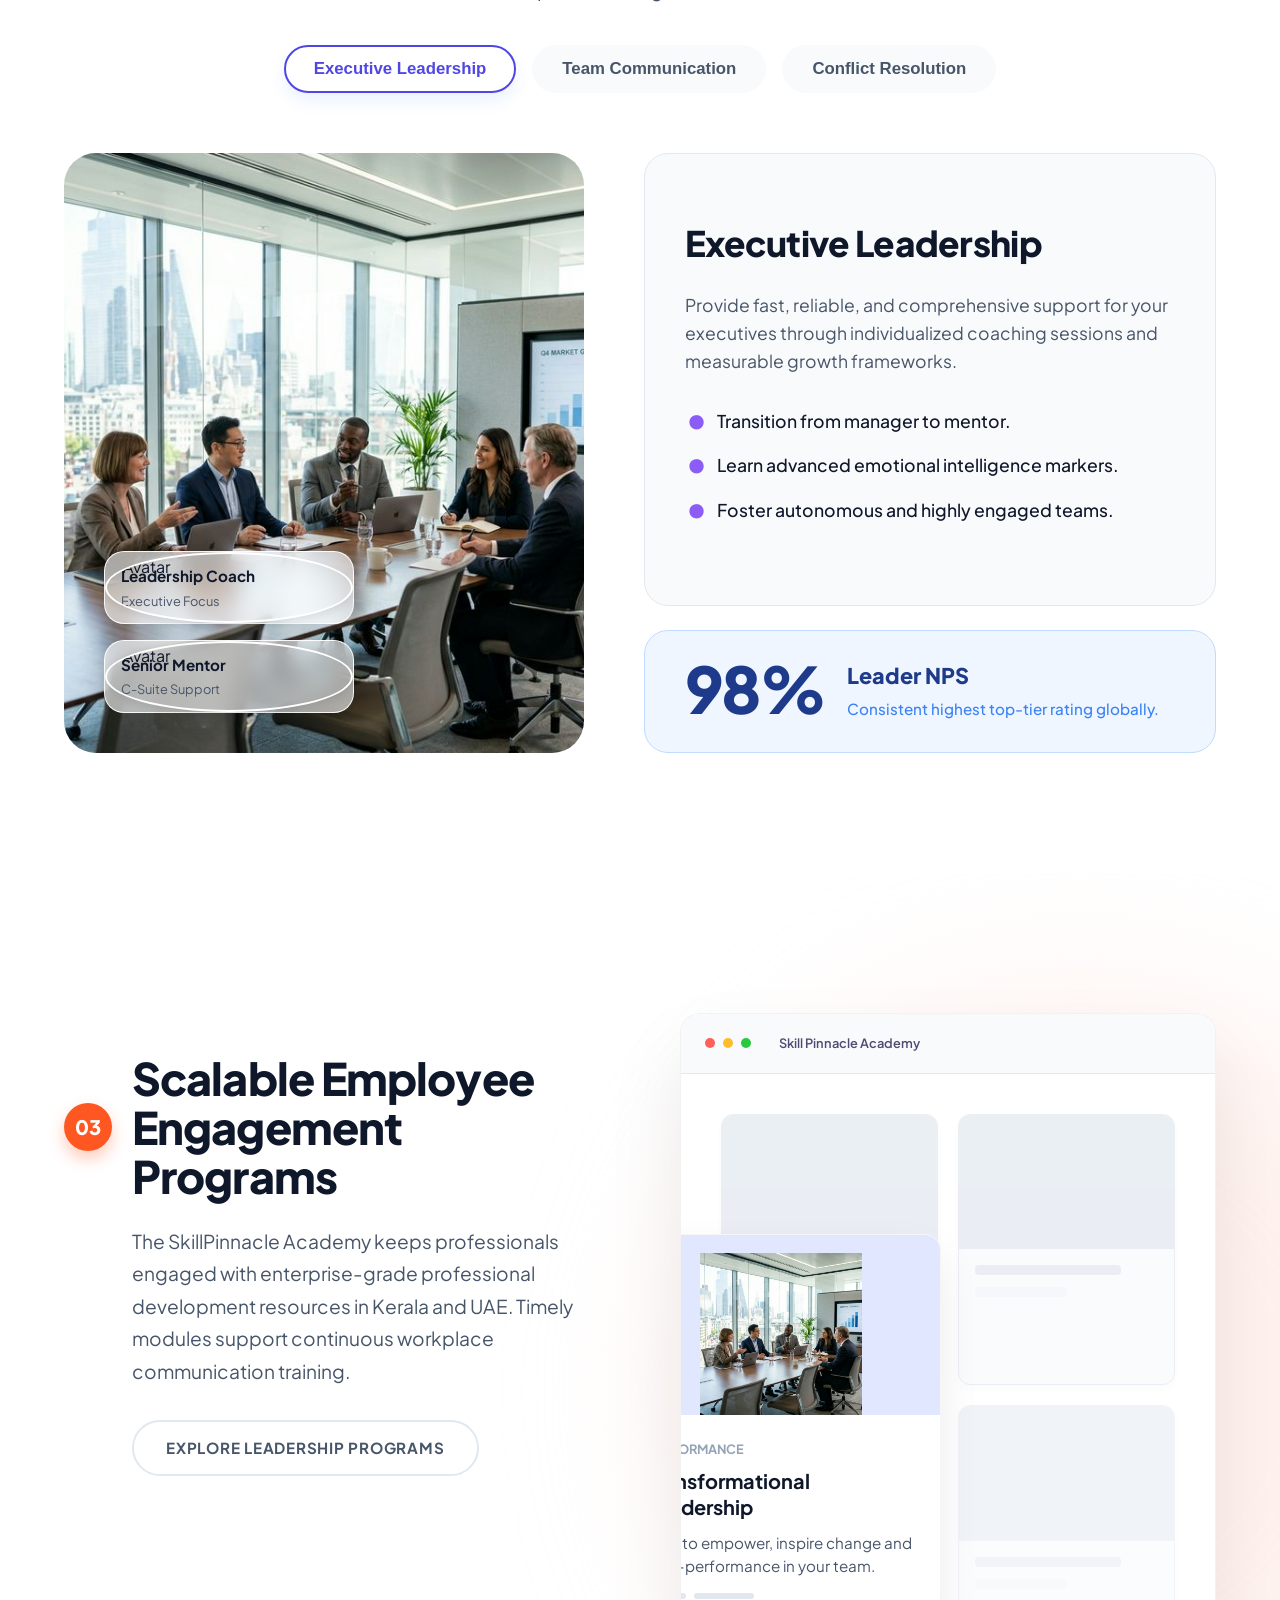
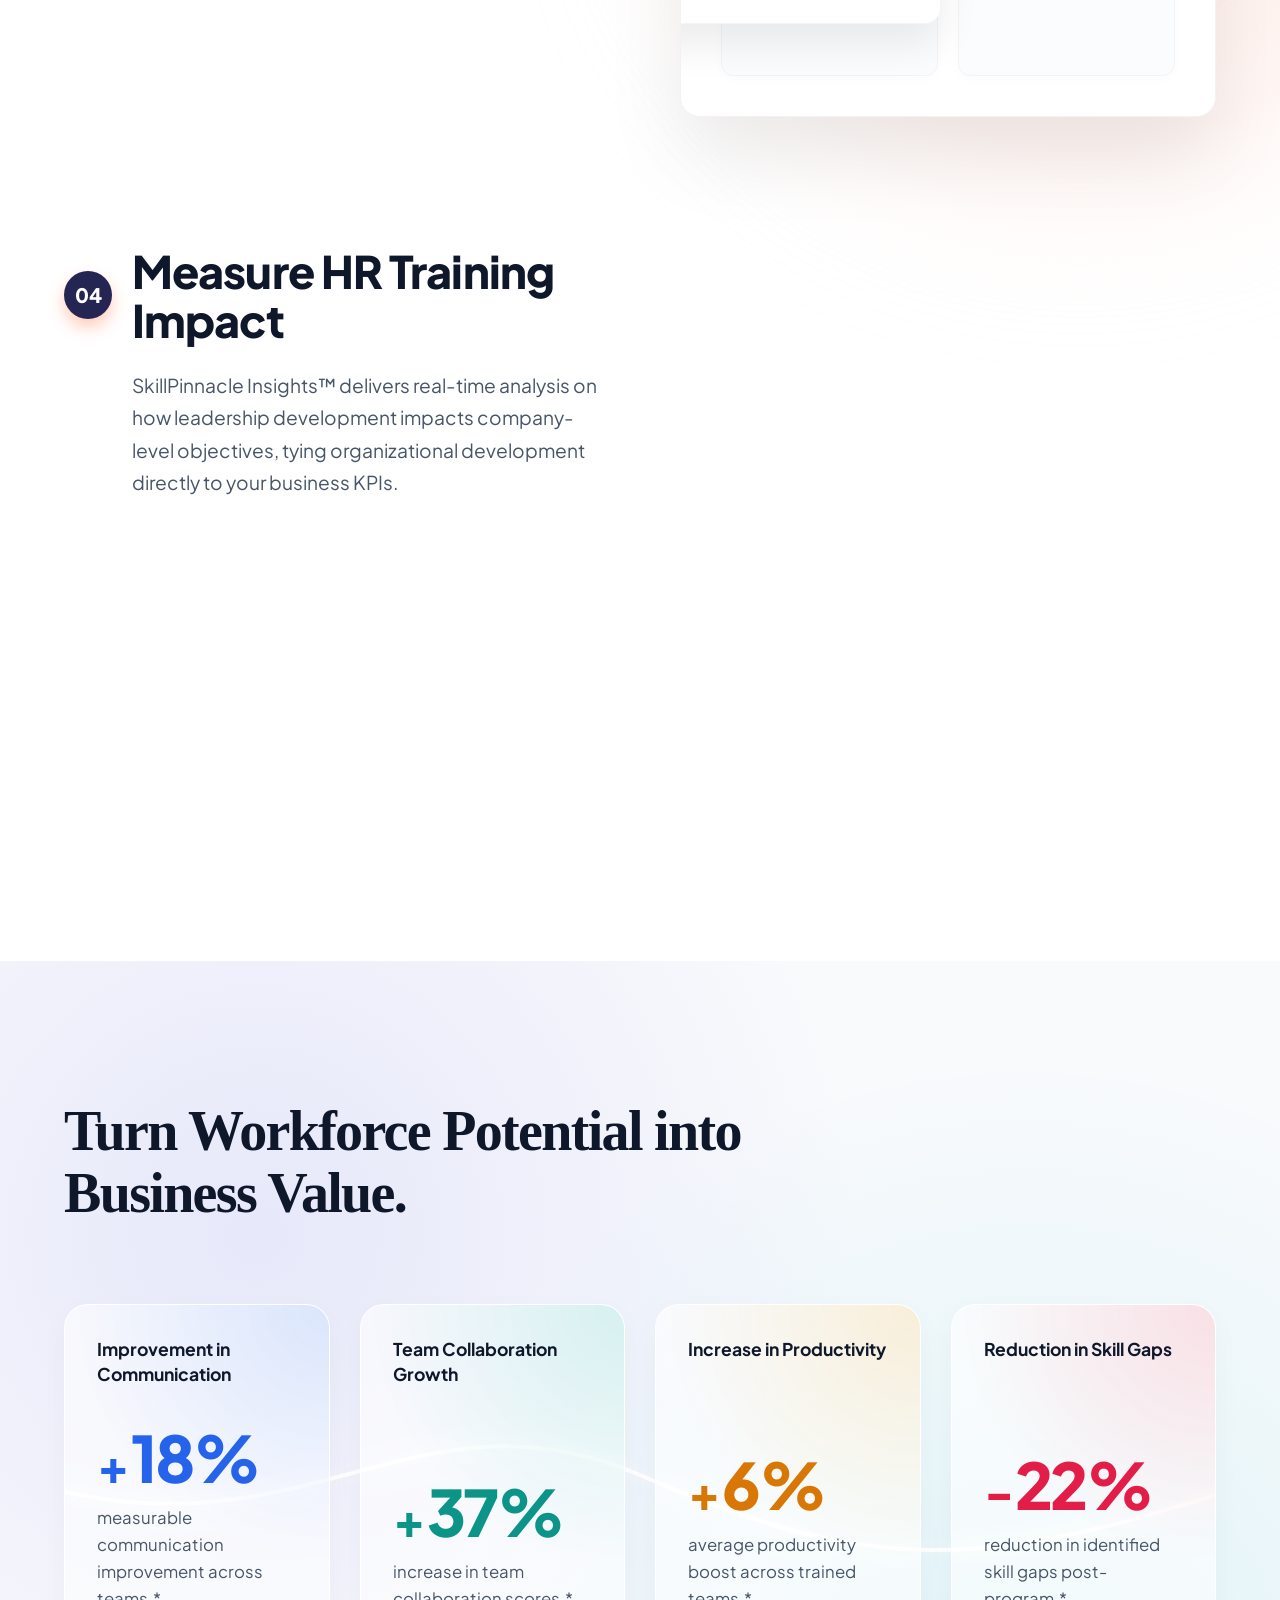
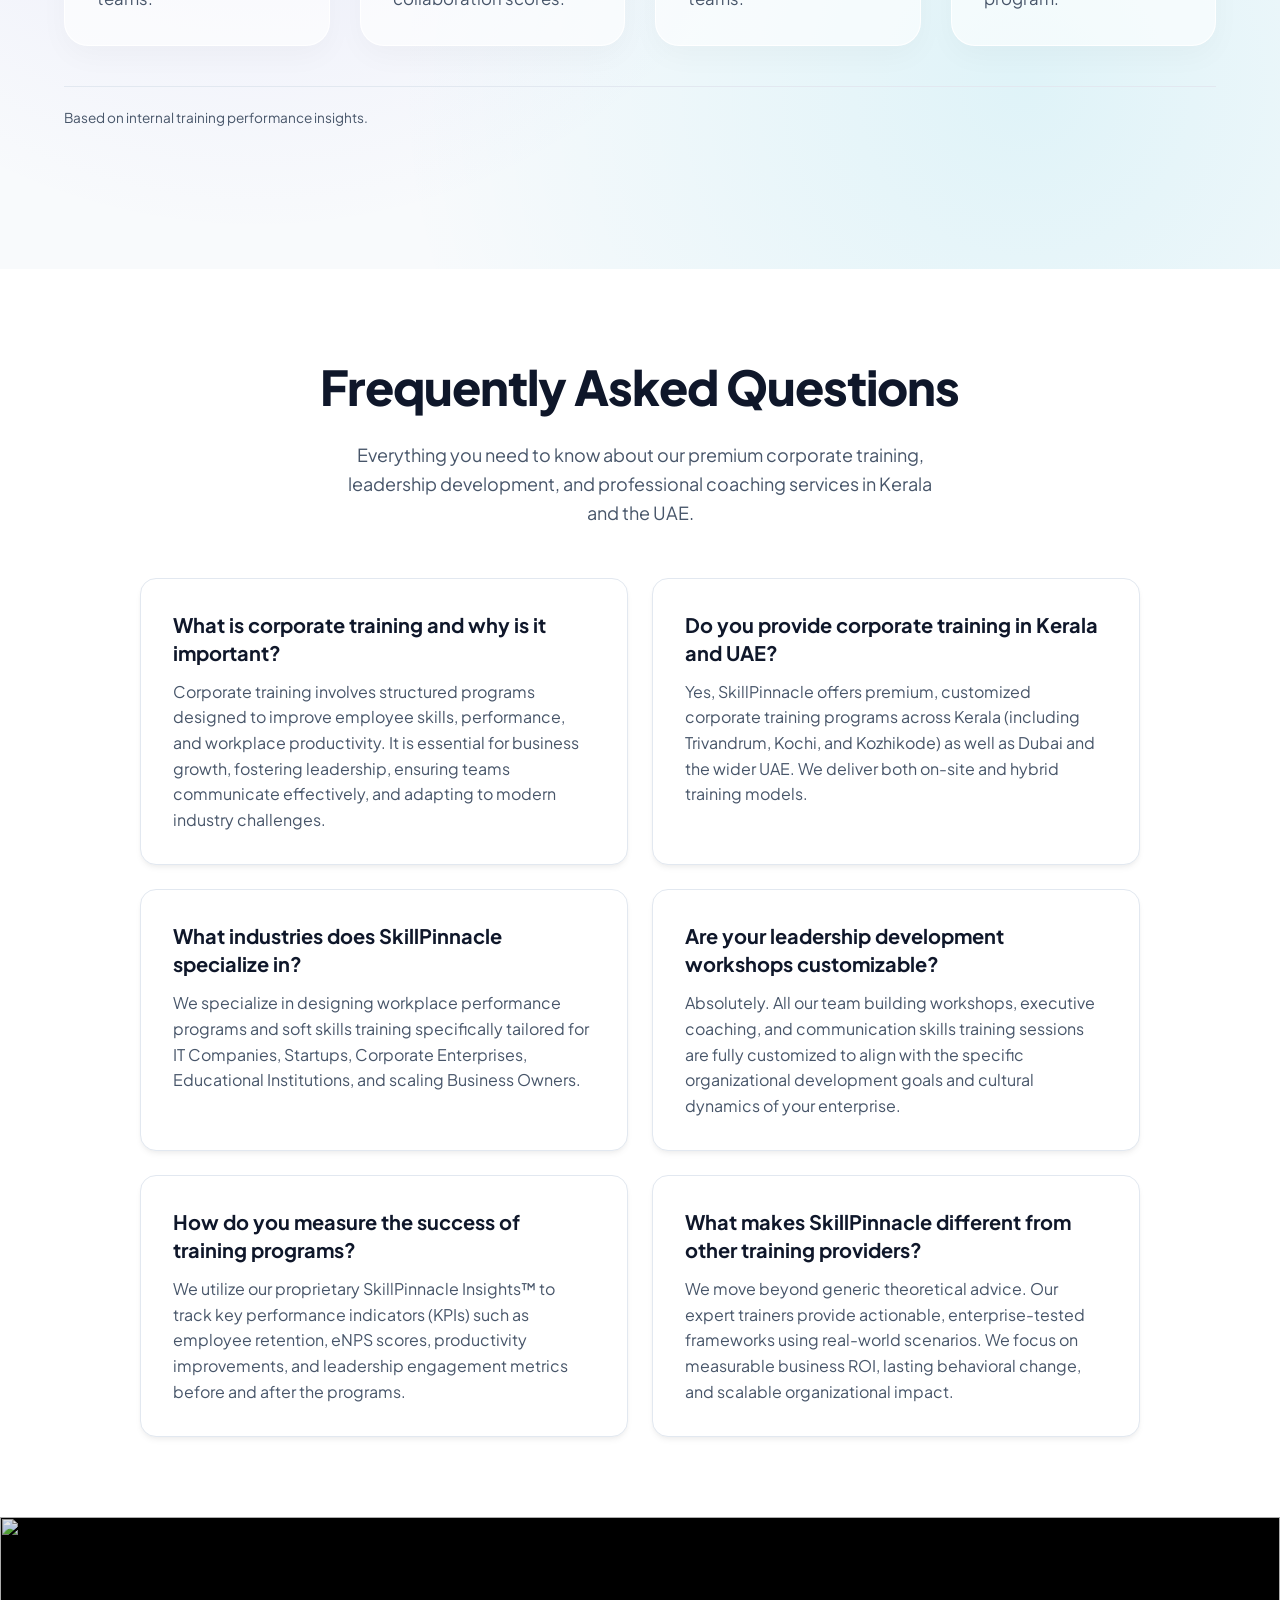
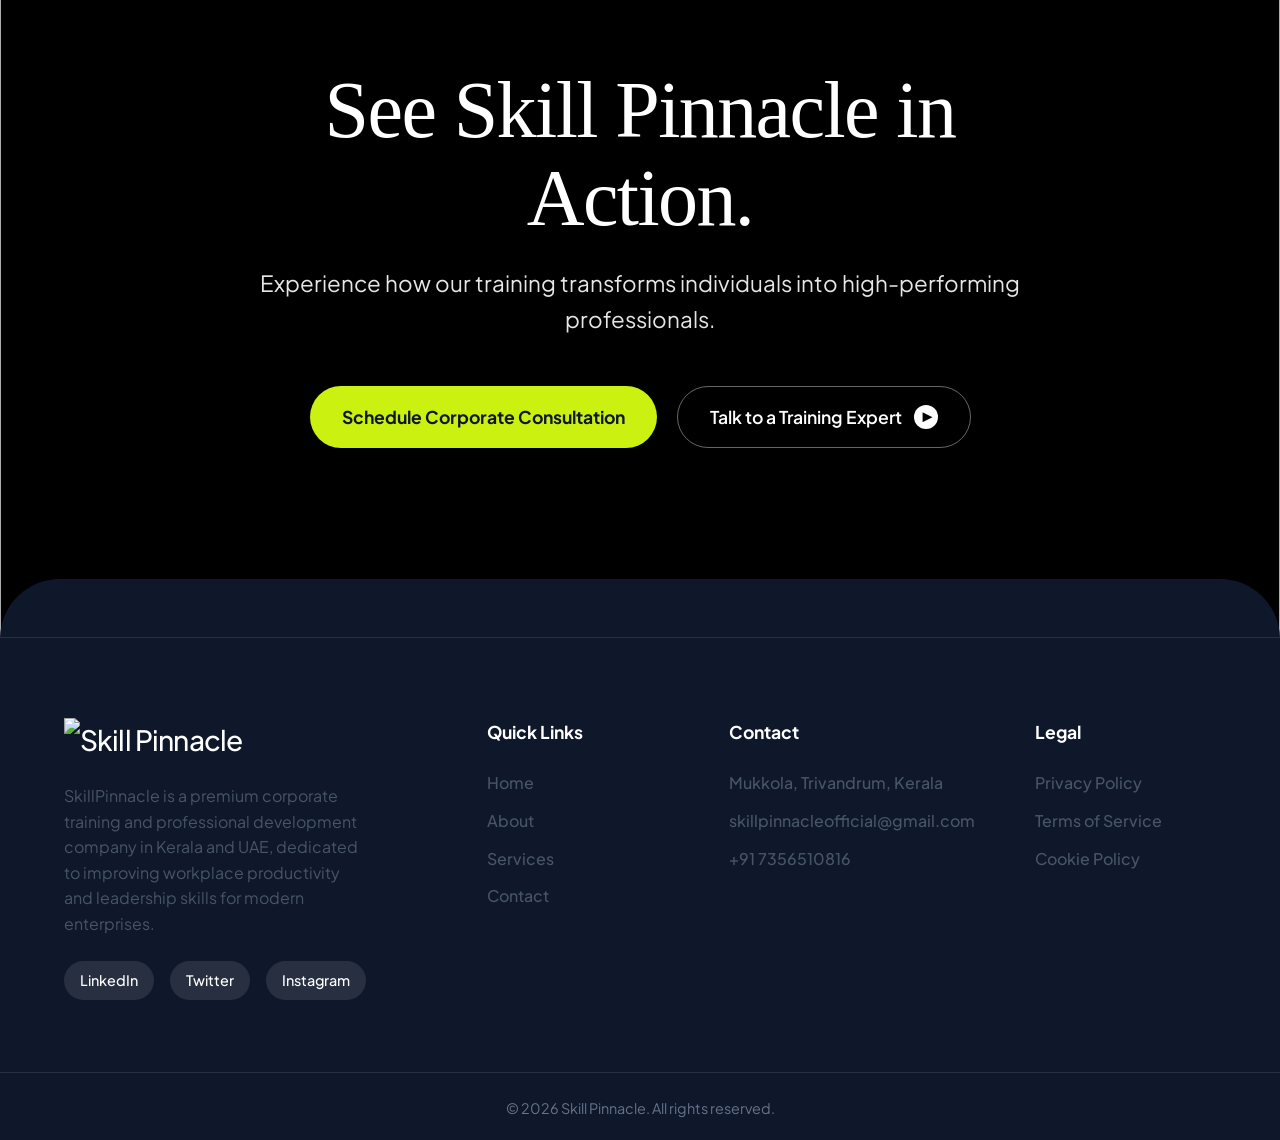
==== commit 460c8107: "update 0.2" ====
--- a/index.html
+++ b/index.html
@@ -15,7 +15,7 @@
     <main>
         <header class="sticky-header" id="header">
             <a href="index.html" class="logo">
-                <img src="assets/logo.png" alt="Skill Pinnacle" class="logo-img">
+                <img src="assets/logonew1.png" alt="Skill Pinnacle" class="logo-img">
             </a>
             <nav class="main-nav">
                 <a href="index.html">Home</a>
@@ -44,25 +44,20 @@
             <!-- Foreground Content Grid -->
             <div class="h-content-grid max-w">
                 
-                <!-- Left Text Column -->
-                <div class="h-text-col fade-up animate">
-                    <h1 class="h-bold-headline reveal-text"><span>Premium Corporate<br>Training in Kerala & UAE.</span></h1>
-                    <p class="h-sub-paragraph">SkillPinnacle helps businesses improve employee communication, leadership skills, workplace productivity, and team performance through customized corporate training programs.</p>
-                    <div style="display:flex;gap:16px;flex-wrap:wrap;align-items:center;margin-top:8px;">
+                <!-- Centered Hero Text Column -->
+                <div class="h-text-col fade-up animate" style="flex: 1; max-width: 850px; margin: 0 auto; text-align: center; display: flex; flex-direction: column; align-items: center; justify-content: center; padding-right: 0;">
+                    <div class="ab-pill-badge" style="background: rgba(167, 139, 250, 0.15); border: 1px solid rgba(167, 139, 250, 0.35); color: #c4b5fd; font-size: 0.82rem; font-weight: 700; margin-bottom: 20px; padding: 6px 14px; border-radius: 50px; display: inline-flex; align-items: center; gap: 8px; width: fit-content; text-transform: uppercase; letter-spacing: 0.06em; backdrop-filter: blur(10px);">
+                        <span class="ab-pill-dot" style="background: #a78bfa; width: 6px; height: 6px; border-radius: 50%; display: inline-block;"></span>
+                        New Batch Starting Soon...
+                    </div>
+                    <h1 class="h-bold-headline reveal-text" style="text-align: center; font-size: clamp(3.5rem, 6vw, 5.2rem); margin-bottom: 20px;"><span>Power. Presence.<br>Performance.</span></h1>
+                    <p class="h-sub-paragraph" style="font-size: 1.35rem; font-weight: 600; color: #a78bfa; margin-bottom: 16px; text-align: center;">Professional Skills Training Solutions</p>
+                    <p class="h-sub-paragraph" style="max-width: 750px; margin: 0 auto 28px; text-align: center; line-height: 1.6; color: rgba(255, 255, 255, 0.8);">SkillPinnacle is a professional soft skills and corporate training company dedicated to transforming communication, confidence, leadership, and workplace excellence.</p>
+                    <div style="display:flex;gap:16px;flex-wrap:wrap;align-items:center;justify-content:center;margin-top:8px;">
                         <a href="booking.html" class="btn-magenta-solid">Schedule Corporate Consultation</a>
                         <a href="contact.html" class="btn-magenta-solid" style="background:transparent;border:2px solid rgba(255,255,255,0.5);color:white;">Talk to a Training Expert</a>
                     </div>
-                    <p style="margin-top:16px;font-size:0.82rem;color:rgba(255,255,255,0.5);font-weight:500;">Trusted by growing teams and forward-thinking organizations</p>
-                </div>
-
-                <!-- Right Compound Mockup Stage -->
-                <div class="h-compound-stage fade-up animate delay-1">
-                    <div class="h-tablet-mockup">
-                        <img src="assets/performance_dashboard.png" class="mockup-img" alt="Dashboard">
-                    </div>
-                    <div class="h-phone-mockup">
-                        <img src="assets/mobile_video_call.png" class="mockup-img" alt="Video Call">
-                    </div>
+                    <p style="margin-top:20px;font-size:0.82rem;color:rgba(255,255,255,0.5);font-weight:500;">Trusted by growing teams and forward-thinking organizations</p>
                 </div>
 
             </div>
@@ -81,6 +76,220 @@
             </div>
         </section>
 
+        <!-- ====== BRAND STATEMENT ====== -->
+        <section class="ab-brand-statement">
+            <div class="ab-brand-glow"></div>
+            <div class="ab-brand-inner max-w fade-up animate">
+                <div class="ab-brand-panel">
+                    <div class="ab-brand-left">
+                        <div class="ab-pill-badge" style="background: rgba(124, 58, 237, 0.2); border: 1px solid rgba(124, 58, 237, 0.4); color: #c4b5fd; font-size: 0.82rem; font-weight: 700; letter-spacing: 0.06em; padding: 8px 16px; border-radius: 50px; width: fit-content; backdrop-filter: blur(10px); display: inline-flex; align-items: center; gap: 8px;">
+                            <span class="ab-pill-dot" style="width: 6px; height: 6px; background: #a78bfa; border-radius: 50%; animation: pulse-dot 2s ease infinite;"></span>
+                            OUR IDENTITY
+                        </div>
+                        <h2 class="ab-brand-headline">
+                            Beyond Soft Skills.<br>
+                            We Build <span class="ab-gradient-word">Confidence,</span> <span class="ab-gradient-word">Clarity</span> & <span class="ab-gradient-word">Presence.</span>
+                        </h2>
+                    </div>
+                    <div class="ab-brand-right">
+                        <p class="ab-brand-lead">
+                            <strong>Skill Pinnacle</strong> <span class="ab-typewriter-text">is a professional soft skills and corporate training company dedicated to transforming communication, confidence, leadership, and workplace excellence.</span>
+                        </p>
+                        <p class="ab-brand-body" style="margin-bottom: 20px;">
+                            We go beyond conventional programs to help students, professionals, and future leaders build the confidence, communication, clarity, and presence needed to succeed in modern academic, corporate, and business environments.
+                        </p>
+                        <p class="ab-brand-body" style="font-weight: 700; color: #a78bfa; font-size: 1.1rem; border-left: 3px solid #8b5cf6; padding-left: 16px;">
+                            "We don't just teach skills. We shape personalities, mindsets, and professional identity."
+                        </p>
+                    </div>
+                </div>
+        </section>
+
+        <!-- ====== WHAT WE TEACH ====== -->
+        <section class="ab-teach-section">
+            <div class="ab-teach-glow-1"></div>
+            <div class="ab-teach-glow-2"></div>
+            <div class="max-w relative-z">
+                <div class="text-center mb-section">
+                    <div class="ab-pill-badge" style="background: rgba(255, 255, 255, 0.05); border: 1px solid rgba(255, 255, 255, 0.1); color: #cbd5e1; margin-bottom: 20px;">
+                        <span class="ab-pill-dot" style="background: #a78bfa;"></span>
+                        OUR CURRICULUM
+                    </div>
+                    <h2 class="teach-heading">What We Teach</h2>
+                    <p class="subtitle" style="color: rgba(255, 255, 255, 0.5); max-width: 600px; margin: 16px auto 0; font-size: 1.15rem; font-weight: 400;">Elevate your professional capability with our world-class leadership and executive development curriculum.</p>
+                </div>
+
+                <div class="teach-grid">
+                    <!-- Pillar 01 -->
+                    <div class="teach-pillar-card fade-up animate">
+                        <div class="pillar-header">
+                            <span class="pillar-num">01</span>
+                            <div class="teach-icon">
+                                <svg viewBox="0 0 24 24" width="24" height="24" stroke="currentColor" stroke-width="2" fill="none" stroke-linecap="round" stroke-linejoin="round" class="svg-icon"><path d="M12 2a3 3 0 0 0-3 3v7a3 3 0 0 0 6 0V5a3 3 0 0 0-3-3Z"></path><path d="M19 10v1a7 7 0 0 1-14 0v-1"></path><line x1="12" x2="12" y1="19" y2="22"></line></svg>
+                            </div>
+                        </div>
+                        <h3>Communication & Public Speaking</h3>
+                        <ul class="transformation-list">
+                            <li>Fearless Public Speaking</li>
+                            <li>Stage Presence & Voice Confidence</li>
+                            <li>Presentation Skills Mastery</li>
+                            <li>Group Discussion & Interview Skills</li>
+                        </ul>
+                    </div>
+
+                    <!-- Pillar 02 -->
+                    <div class="teach-pillar-card fade-up animate delay-1">
+                        <div class="pillar-header">
+                            <span class="pillar-num">02</span>
+                            <div class="teach-icon">
+                                <svg viewBox="0 0 24 24" width="24" height="24" stroke="currentColor" stroke-width="2" fill="none" stroke-linecap="round" stroke-linejoin="round" class="svg-icon"><path d="M2 4l3 12h14l3-12-6 7-4-7-4 7-6-7z"></path><path d="M3 20h18v2H3z"></path></svg>
+                            </div>
+                        </div>
+                        <h3>Personality & Leadership</h3>
+                        <ul class="transformation-list">
+                            <li>Executive Presence & Body Language</li>
+                            <li>Leadership Mindset Development</li>
+                            <li>Emotional Intelligence</li>
+                            <li>Personality Transformation</li>
+                        </ul>
+                    </div>
+
+                    <!-- Pillar 03 -->
+                    <div class="teach-pillar-card fade-up animate delay-2">
+                        <div class="pillar-header">
+                            <span class="pillar-num">03</span>
+                            <div class="teach-icon">
+                                <svg viewBox="0 0 24 24" width="24" height="24" stroke="currentColor" stroke-width="2" fill="none" stroke-linecap="round" stroke-linejoin="round" class="svg-icon"><circle cx="12" cy="12" r="10"></circle><circle cx="12" cy="12" r="6"></circle><circle cx="12" cy="12" r="2"></circle></svg>
+                            </div>
+                        </div>
+                        <h3>Productivity & Performance</h3>
+                        <ul class="transformation-list">
+                            <li>Critical Thinking & Decision Making</li>
+                            <li>Deep Focus & Productivity</li>
+                            <li>Stress & Pressure Management</li>
+                            <li>Social Confidence & Networking</li>
+                        </ul>
+                    </div>
+
+                    <!-- Pillar 04 -->
+                    <div class="teach-pillar-card fade-up animate delay-3">
+                        <div class="pillar-header">
+                            <span class="pillar-num">04</span>
+                            <div class="teach-icon">
+                                <svg viewBox="0 0 24 24" width="24" height="24" stroke="currentColor" stroke-width="2" fill="none" stroke-linecap="round" stroke-linejoin="round" class="svg-icon"><rect x="2" y="7" width="20" height="14" rx="2" ry="2"></rect><path d="M16 21V5a2 2 0 0 0-2-2h-4a2 2 0 0 0-2 2v16"></path></svg>
+                            </div>
+                        </div>
+                        <h3>Career & Modern Workplace</h3>
+                        <ul class="transformation-list">
+                            <li>Workplace Readiness Training</li>
+                            <li>Corporate Communication</li>
+                            <li>Team Collaboration Skills</li>
+                            <li>AI Productivity & Smart Work Skills</li>
+                        </ul>
+                    </div>
+                </div>
+            </div>
+        </section>
+
+        <!-- ====== STRUCTURED SYSTEM ====== -->
+        <section class="ab-system-section">
+            <div class="max-w relative-z">
+                <div class="ab-system-grid">
+                    <!-- Left Sticky Heading -->
+                    <div class="ab-system-sticky fade-up animate">
+                        <div class="ab-pill-badge" style="background: rgba(255, 255, 255, 0.05); border: 1px solid rgba(255, 255, 255, 0.1); color: #cbd5e1; margin-bottom: 20px;">
+                            <span class="ab-pill-dot" style="background: #a78bfa;"></span>
+                            OUR SYSTEM
+                        </div>
+                        <h2>A Structured System to Build Lasting Confidence</h2>
+                        <p>We believe true transformation doesn't happen by accident. Our system is designed from the ground up to convert potential into high performance through an intentional, step-by-step development journey.</p>
+                    </div>
+
+                    <!-- Right List of 10 elements -->
+                    <div class="ab-system-list">
+                        <!-- Item 01 -->
+                        <div class="ab-system-card fade-up animate">
+                            <div class="ab-system-icon">
+                                <svg viewBox="0 0 24 24" width="20" height="20" stroke="currentColor" stroke-width="3" fill="none" stroke-linecap="round" stroke-linejoin="round"><polyline points="20 6 9 17 4 12"></polyline></svg>
+                            </div>
+                            <h4>Hands-On Practical Learning</h4>
+                        </div>
+
+                        <!-- Item 02 -->
+                        <div class="ab-system-card fade-up animate delay-1">
+                            <div class="ab-system-icon">
+                                <svg viewBox="0 0 24 24" width="20" height="20" stroke="currentColor" stroke-width="3" fill="none" stroke-linecap="round" stroke-linejoin="round"><polyline points="20 6 9 17 4 12"></polyline></svg>
+                            </div>
+                            <h4>Personalised Growth & Feedback Sessions</h4>
+                        </div>
+
+                        <!-- Item 03 -->
+                        <div class="ab-system-card fade-up animate delay-2">
+                            <div class="ab-system-icon">
+                                <svg viewBox="0 0 24 24" width="20" height="20" stroke="currentColor" stroke-width="3" fill="none" stroke-linecap="round" stroke-linejoin="round"><polyline points="20 6 9 17 4 12"></polyline></svg>
+                            </div>
+                            <h4>Small Batch Interactive Learning Experience</h4>
+                        </div>
+
+                        <!-- Item 04 -->
+                        <div class="ab-system-card fade-up animate delay-3">
+                            <div class="ab-system-icon">
+                                <svg viewBox="0 0 24 24" width="20" height="20" stroke="currentColor" stroke-width="3" fill="none" stroke-linecap="round" stroke-linejoin="round"><polyline points="20 6 9 17 4 12"></polyline></svg>
+                            </div>
+                            <h4>High-Impact Presentation & Public Speaking Practice</h4>
+                        </div>
+
+                        <!-- Item 05 -->
+                        <div class="ab-system-card fade-up animate">
+                            <div class="ab-system-icon">
+                                <svg viewBox="0 0 24 24" width="20" height="20" stroke="currentColor" stroke-width="3" fill="none" stroke-linecap="round" stroke-linejoin="round"><polyline points="20 6 9 17 4 12"></polyline></svg>
+                            </div>
+                            <h4>Real-World Role Plays & Simulation Activities</h4>
+                        </div>
+
+                        <!-- Item 06 -->
+                        <div class="ab-system-card fade-up animate delay-1">
+                            <div class="ab-system-icon">
+                                <svg viewBox="0 0 24 24" width="20" height="20" stroke="currentColor" stroke-width="3" fill="none" stroke-linecap="round" stroke-linejoin="round"><polyline points="20 6 9 17 4 12"></polyline></svg>
+                            </div>
+                            <h4>Real-Time Speaking & Communication Practice</h4>
+                        </div>
+
+                        <!-- Item 07 -->
+                        <div class="ab-system-card fade-up animate delay-2">
+                            <div class="ab-system-icon">
+                                <svg viewBox="0 0 24 24" width="20" height="20" stroke="currentColor" stroke-width="3" fill="none" stroke-linecap="round" stroke-linejoin="round"><polyline points="20 6 9 17 4 12"></polyline></svg>
+                            </div>
+                            <h4>Confidence-Building Training Framework</h4>
+                        </div>
+
+                        <!-- Item 08 -->
+                        <div class="ab-system-card fade-up animate delay-3">
+                            <div class="ab-system-icon">
+                                <svg viewBox="0 0 24 24" width="20" height="20" stroke="currentColor" stroke-width="3" fill="none" stroke-linecap="round" stroke-linejoin="round"><polyline points="20 6 9 17 4 12"></polyline></svg>
+                            </div>
+                            <h4>Professional Communication & Workplace Readiness</h4>
+                        </div>
+
+                        <!-- Item 09 -->
+                        <div class="ab-system-card fade-up animate">
+                            <div class="ab-system-icon">
+                                <svg viewBox="0 0 24 24" width="20" height="20" stroke="currentColor" stroke-width="3" fill="none" stroke-linecap="round" stroke-linejoin="round"><polyline points="20 6 9 17 4 12"></polyline></svg>
+                            </div>
+                            <h4>Supportive Learning With Individual Attention</h4>
+                        </div>
+
+                        <!-- Item 10 -->
+                        <div class="ab-system-card fade-up animate delay-1">
+                            <div class="ab-system-icon">
+                                <svg viewBox="0 0 24 24" width="20" height="20" stroke="currentColor" stroke-width="3" fill="none" stroke-linecap="round" stroke-linejoin="round"><polyline points="20 6 9 17 4 12"></polyline></svg>
+                            </div>
+                            <h4>Transformation-Focused Mentorship Approach</h4>
+                        </div>
+                    </div>
+                </div>
+            </div>
+        </section>
         <section class="amp-carousel-section fade-up animate">
             <div class="amp-header max-w">
                 <h2>Explore More Ways to Grow</h2>
@@ -162,6 +371,85 @@
             </div>
         </section>
 
+        <!-- ====== TARGET AUDIENCE ====== -->
+        <section class="ab-audience-section">
+            <div class="ab-audience-glow"></div>
+            <div class="max-w relative-z">
+                <div class="text-center mb-section">
+                    <div class="ab-pill-badge" style="background: rgba(255, 255, 255, 0.05); border: 1px solid rgba(255, 255, 255, 0.1); color: #cbd5e1; margin-bottom: 20px;">
+                        <span class="ab-pill-dot" style="background: #a78bfa;"></span>
+                        WHO WE TRAIN
+                    </div>
+                    <h2 style="font-size: 3rem; font-weight: 800; color: white; letter-spacing: -0.02em;" class="reveal-text"><span>Empowering Every Ambition</span></h2>
+                    <p class="subtitle" style="color: rgba(255, 255, 255, 0.5); max-width: 600px; margin: 16px auto 0; font-size: 1.15rem;">We deliver high-impact training designed for individuals and organizations committed to excellence.</p>
+                </div>
+
+                <div class="ab-audience-grid">
+                    <!-- Students & Graduates -->
+                    <div class="ab-audience-card fade-up animate">
+                        <div class="ab-audience-icon">
+                            <svg viewBox="0 0 24 24" width="22" height="22" stroke="currentColor" stroke-width="2" fill="none" stroke-linecap="round" stroke-linejoin="round"><path d="M22 10v6M2 10l10-5 10 5-10 5z"></path><path d="M6 12v5c0 2 2 3 6 3s6-1 6-3v-5"></path></svg>
+                        </div>
+                        <h3>Students & Graduates</h3>
+                        <p>Build interview readiness, career focus, confidence, and modern workplace communication skills.</p>
+                    </div>
+
+                    <!-- Working Professionals -->
+                    <div class="ab-audience-card fade-up animate delay-1">
+                        <div class="ab-audience-icon">
+                            <svg viewBox="0 0 24 24" width="22" height="22" stroke="currentColor" stroke-width="2" fill="none" stroke-linecap="round" stroke-linejoin="round"><rect x="2" y="7" width="20" height="14" rx="2" ry="2"></rect><path d="M16 21V5a2 2 0 0 0-2-2h-4a2 2 0 0 0-2 2v16"></path></svg>
+                        </div>
+                        <h3>Working Professionals</h3>
+                        <p>Accelerate career growth with presentation skills, emotional intelligence, and executive presence.</p>
+                    </div>
+
+                    <!-- Managers & Leaders -->
+                    <div class="ab-audience-card fade-up animate delay-2">
+                        <div class="ab-audience-icon">
+                            <svg viewBox="0 0 24 24" width="22" height="22" stroke="currentColor" stroke-width="2" fill="none" stroke-linecap="round" stroke-linejoin="round"><path d="M12 22s8-4 8-10V5l-8-3-8 3v7c0 6 8 10 8 10z"></path></svg>
+                        </div>
+                        <h3>Managers & Leaders</h3>
+                        <p>Develop critical thinking, high-level leadership mindsets, and delegation techniques.</p>
+                    </div>
+
+                    <!-- Housewives & Entrepreneurs -->
+                    <div class="ab-audience-card fade-up animate delay-3">
+                        <div class="ab-audience-icon">
+                            <svg viewBox="0 0 24 24" width="22" height="22" stroke="currentColor" stroke-width="2" fill="none" stroke-linecap="round" stroke-linejoin="round"><path d="M12 2v20M17 5H9.5a3.5 3.5 0 0 0 0 7h5a3.5 3.5 0 0 1 0 7H6"></path></svg>
+                        </div>
+                        <h3>Housewives & Women Entrepreneurs</h3>
+                        <p>Enhance networking, personal branding, social confidence, and business etiquette.</p>
+                    </div>
+
+                    <!-- Corporates & Institutions -->
+                    <div class="ab-audience-card fade-up animate">
+                        <div class="ab-audience-icon">
+                            <svg viewBox="0 0 24 24" width="22" height="22" stroke="currentColor" stroke-width="2" fill="none" stroke-linecap="round" stroke-linejoin="round"><rect x="4" y="2" width="16" height="20" rx="2" ry="2"></rect><line x1="9" y1="22" x2="9" y2="16"></line><line x1="15" y1="22" x2="15" y2="16"></line><line x1="9" y1="16" x2="15" y2="16"></line><path d="M9 6h6M9 10h6"></path></svg>
+                        </div>
+                        <h3>Corporates & Institutions</h3>
+                        <p>Deliver tailored employee workshops, workplace alignment training, and collaboration programs.</p>
+                    </div>
+
+                    <!-- Business Firms & Communities -->
+                    <div class="ab-audience-card fade-up animate delay-1">
+                        <div class="ab-audience-icon">
+                            <svg viewBox="0 0 24 24" width="22" height="22" stroke="currentColor" stroke-width="2" fill="none" stroke-linecap="round" stroke-linejoin="round"><path d="M17 21v-2a4 4 0 0 0-4-4H5a4 4 0 0 0-4 4v2"></path><circle cx="9" cy="7" r="4"></circle><path d="M23 21v-2a4 4 0 0 0-3-3.87"></path><path d="M16 3.13a4 4 0 0 1 0 7.75"></path></svg>
+                        </div>
+                        <h3>Business Firms & Communities</h3>
+                        <p>Elevate team performance, client-facing soft skills, and community engagement protocols.</p>
+                    </div>
+
+                    <!-- Individuals Committed to Transformation -->
+                    <div class="ab-audience-card wide-card fade-up animate delay-2">
+                        <div class="ab-audience-icon">
+                            <svg viewBox="0 0 24 24" width="22" height="22" stroke="currentColor" stroke-width="2" fill="none" stroke-linecap="round" stroke-linejoin="round"><path d="M13 2L3 14h9l-1 8 10-12h-9l1-8z"></path></svg>
+                        </div>
+                        <h3>Individuals Committed to Personal and Professional Transformation</h3>
+                        <p>Complete self-development track that completely remodels your confidence, mindset, speaking ability, and executive leadership presence.</p>
+                    </div>
+                </div>
+            </div>
+        </section>
         <section class="employee-experience fade-up animate">
             <div class="opm2-mesh-bg"></div>
             <div class="max-w relative-z">
@@ -686,7 +974,7 @@
               "@id": "https://skillpinnacle.com/#organization",
               "name": "SkillPinnacle",
               "url": "https://skillpinnacle.com",
-              "logo": "https://skillpinnacle.com/assets/logo.png",
+              "logo": "https://skillpinnacle.com/assets/logonew1.png",
               "description": "SkillPinnacle helps businesses in Kerala and UAE improve leadership, employee communication, workplace collaboration, productivity, and team performance through customized corporate training programs.",
               "sameAs": [
                 "https://www.linkedin.com/company/skillpinnacle",
@@ -700,13 +988,13 @@
               "image": "https://skillpinnacle.com/assets/about_hero.png",
               "address": {
                 "@type": "PostalAddress",
-                "streetAddress": "Technopark Campus",
+                "streetAddress": "Choozhampala, Mukkola",
                 "addressLocality": "Trivandrum",
                 "addressRegion": "Kerala",
-                "postalCode": "695581",
+                "postalCode": "695043",
                 "addressCountry": "IN"
               },
-              "telephone": "+91 471 123 4567",
+              "telephone": "+91 7356510816",
               "priceRange": "$$$",
               "parentOrganization": {
                 "@id": "https://skillpinnacle.com/#organization"
@@ -813,7 +1101,7 @@
         <div class="max-w footer-grid">
             <div class="footer-col brand-col">
                 <a href="index.html" class="logo">
-                    <img src="assets/logo.png" alt="Skill Pinnacle" class="logo-img">
+                    <img src="assets/logonew1.png" alt="Skill Pinnacle" class="logo-img">
                 </a>
                 <p>SkillPinnacle is a premium corporate training and professional development company in Kerala and UAE, dedicated to improving workplace productivity and leadership skills for modern enterprises.</p>
                 <div class="social-links">
@@ -831,9 +1119,9 @@
             </div>
             <div class="footer-col">
                 <h4>Contact</h4>
-                <a href="#">Trivandrum, Kerala, India</a>
-                <a href="#">Dubai, UAE</a>
-                <a href="mailto:info@skillpinnacle.com">info@skillpinnacle.com</a>
+                <a href="#">Mukkola, Trivandrum, Kerala</a>
+                <a href="mailto:skillpinnacleofficial@gmail.com">skillpinnacleofficial@gmail.com</a>
+                <a href="tel:+917356510816">+91 7356510816</a>
             </div>
             <div class="footer-col">
                 <h4>Legal</h4>
--- a/style.css
+++ b/style.css
@@ -1365,6 +1365,317 @@
     background: var(--bg-dark); /* Bridge to the dark footer */
     border-radius: 60px 60px 0 0;
     z-index: 10;
+}
+
+/* ====== BRAND STATEMENT SECTION ====== */
+.ab-brand-statement {
+    background: #05050f;
+    padding: 120px 0;
+    position: relative;
+    overflow: hidden;
+}
+.ab-brand-glow {
+    position: absolute;
+    width: 600px;
+    height: 600px;
+    border-radius: 50%;
+    background: radial-gradient(circle, rgba(124, 58, 237, 0.12), transparent 70%);
+    top: -200px;
+    right: -100px;
+    pointer-events: none;
+    z-index: 1;
+}
+.ab-brand-panel {
+    background: rgba(255, 255, 255, 0.03);
+    backdrop-filter: blur(24px);
+    -webkit-backdrop-filter: blur(24px);
+    border: 1px solid rgba(255, 255, 255, 0.08);
+    border-radius: 40px;
+    padding: 80px;
+    display: grid;
+    grid-template-columns: 1.1fr 1.2fr;
+    gap: 80px;
+    align-items: center;
+    position: relative;
+    z-index: 2;
+    box-shadow: 0 40px 100px rgba(0, 0, 0, 0.4);
+}
+.ab-brand-left {
+    display: flex;
+    flex-direction: column;
+    gap: 24px;
+    align-items: flex-start;
+}
+.ab-brand-headline {
+    font-size: clamp(2.2rem, 3.8vw, 3.6rem);
+    font-weight: 800;
+    color: white;
+    line-height: 1.15;
+    letter-spacing: -0.02em;
+    margin: 0;
+}
+.ab-brand-headline .ab-gradient-word {
+    background: linear-gradient(135deg, #a78bfa, #38bdf8, #34d399);
+    -webkit-background-clip: text;
+    -webkit-text-fill-color: transparent;
+    background-clip: text;
+}
+.ab-brand-right {
+    display: flex;
+    flex-direction: column;
+    gap: 24px;
+}
+.ab-brand-lead {
+    font-size: 1.35rem;
+    color: rgba(255, 255, 255, 0.95);
+    line-height: 1.75;
+    margin: 0;
+}
+.ab-brand-lead strong {
+    color: #a78bfa;
+}
+.ab-brand-body {
+    font-size: 1.08rem;
+    color: rgba(255, 255, 255, 0.6);
+    line-height: 1.8;
+    margin: 0;
+}
+
+@media (max-width: 1024px) {
+    .ab-brand-panel {
+        grid-template-columns: 1fr;
+        gap: 48px;
+        padding: 60px 40px;
+        text-align: center;
+    }
+    .ab-brand-left {
+        align-items: center;
+    }
+}
+@media (max-width: 640px) {
+    .ab-brand-statement {
+        padding: 80px 0;
+    }
+    .ab-brand-panel {
+        padding: 40px 24px;
+        border-radius: 30px;
+    }
+    .ab-brand-headline {
+        font-size: 2.2rem;
+    }
+    .ab-brand-lead {
+        font-size: 1.15rem;
+    }
+    .ab-brand-body {
+        font-size: 1rem;
+    }
+}
+
+/* ====== APPLE-STYLE CURRICULUM ====== */
+.ab-teach-section {
+    background: #000000;
+    padding: 140px 0;
+    position: relative;
+    overflow: hidden;
+    border-bottom: 1px solid rgba(255, 255, 255, 0.04);
+}
+.ab-teach-glow-1 {
+    position: absolute;
+    width: 800px;
+    height: 800px;
+    border-radius: 50%;
+    background: radial-gradient(circle at center, rgba(167, 139, 250, 0.08) 0%, transparent 60%);
+    top: -200px;
+    left: -200px;
+    pointer-events: none;
+    z-index: 1;
+}
+.ab-teach-glow-2 {
+    position: absolute;
+    width: 800px;
+    height: 800px;
+    border-radius: 50%;
+    background: radial-gradient(circle at center, rgba(6, 182, 212, 0.06) 0%, transparent 60%);
+    bottom: -200px;
+    right: -200px;
+    pointer-events: none;
+    z-index: 1;
+}
+.teach-heading {
+    font-size: clamp(2.5rem, 5vw, 4.2rem);
+    font-weight: 800;
+    color: white;
+    letter-spacing: -0.04em;
+    line-height: 1.1;
+    margin: 0;
+}
+.teach-grid {
+    display: grid;
+    grid-template-columns: repeat(4, 1fr);
+    gap: 32px;
+    margin-top: 80px;
+    position: relative;
+    z-index: 2;
+}
+.teach-card {
+    background: linear-gradient(135deg, rgba(255, 255, 255, 0.02) 0%, rgba(255, 255, 255, 0.01) 100%);
+    border: 1px solid rgba(255, 255, 255, 0.06);
+    border-radius: 24px;
+    padding: 32px 28px;
+    display: flex;
+    flex-direction: column;
+    align-items: flex-start;
+    gap: 20px;
+    transition: all 0.5s cubic-bezier(0.16, 1, 0.3, 1);
+    box-shadow: 0 40px 80px rgba(0, 0, 0, 0.5);
+    overflow: hidden;
+    position: relative;
+}
+.teach-card:hover {
+    transform: translateY(-8px) scale(1.02);
+    border-color: rgba(255, 255, 255, 0.15);
+    background: linear-gradient(135deg, rgba(255, 255, 255, 0.04) 0%, rgba(255, 255, 255, 0.02) 100%);
+    box-shadow: 0 50px 100px rgba(0, 0, 0, 0.8), 0 0 40px rgba(167, 139, 250, 0.1);
+}
+.teach-icon {
+    width: 56px;
+    height: 56px;
+    background: rgba(255, 255, 255, 0.03);
+    border: 1px solid rgba(255, 255, 255, 0.06);
+    border-radius: 18px;
+    display: flex;
+    align-items: center;
+    justify-content: center;
+    color: rgba(255, 255, 255, 0.95);
+    flex-shrink: 0;
+    transition: all 0.5s cubic-bezier(0.16, 1, 0.3, 1);
+    z-index: 2;
+}
+.teach-card svg.svg-icon {
+    width: 24px;
+    height: 24px;
+    stroke: currentColor;
+    fill: none;
+    transition: transform 0.5s cubic-bezier(0.16, 1, 0.3, 1);
+}
+.teach-card:hover .teach-icon {
+    transform: scale(1.1);
+    background: rgba(255, 255, 255, 0.08);
+    border-color: rgba(255, 255, 255, 0.2);
+    color: #a78bfa;
+    box-shadow: 0 0 20px rgba(167, 139, 250, 0.3);
+}
+.teach-card:hover svg.svg-icon {
+    transform: scale(1.05) rotate(2deg);
+}
+.teach-card h3 {
+    font-size: 1.2rem;
+    font-weight: 700;
+    color: white;
+    line-height: 1.35;
+    margin: 0;
+    z-index: 2;
+    letter-spacing: -0.01em;
+}
+
+/* Pillar Card Styles */
+.teach-pillar-card {
+    background: linear-gradient(135deg, rgba(255, 255, 255, 0.02) 0%, rgba(255, 255, 255, 0.01) 100%);
+    border: 1px solid rgba(255, 255, 255, 0.06);
+    border-radius: 28px;
+    padding: 40px 32px;
+    display: flex;
+    flex-direction: column;
+    align-items: flex-start;
+    gap: 24px;
+    transition: all 0.5s cubic-bezier(0.16, 1, 0.3, 1);
+    box-shadow: 0 40px 80px rgba(0, 0, 0, 0.5);
+    overflow: hidden;
+    position: relative;
+}
+.teach-pillar-card:hover {
+    transform: translateY(-8px) scale(1.02);
+    border-color: rgba(255, 255, 255, 0.15);
+    background: linear-gradient(135deg, rgba(255, 255, 255, 0.04) 0%, rgba(255, 255, 255, 0.02) 100%);
+    box-shadow: 0 50px 100px rgba(0, 0, 0, 0.8), 0 0 40px rgba(167, 139, 250, 0.1);
+}
+.teach-pillar-card:hover .teach-icon {
+    transform: scale(1.1);
+    background: rgba(255, 255, 255, 0.08);
+    border-color: rgba(255, 255, 255, 0.2);
+    color: #a78bfa;
+    box-shadow: 0 0 20px rgba(167, 139, 250, 0.3);
+}
+.pillar-header {
+    width: 100%;
+    display: flex;
+    justify-content: space-between;
+    align-items: center;
+}
+.pillar-num {
+    font-size: 2.5rem;
+    font-weight: 800;
+    font-family: 'Plus Jakarta Sans', sans-serif;
+    color: rgba(255, 255, 255, 0.08);
+    transition: all 0.5s cubic-bezier(0.16, 1, 0.3, 1);
+}
+.teach-pillar-card:hover .pillar-num {
+    color: rgba(167, 139, 250, 0.2);
+}
+.teach-pillar-card h3 {
+    font-size: 1.35rem;
+    font-weight: 700;
+    color: white;
+    line-height: 1.3;
+    margin: 0;
+    letter-spacing: -0.01em;
+}
+.transformation-list {
+    list-style: none;
+    padding: 0;
+    margin: 0;
+    width: 100%;
+    display: flex;
+    flex-direction: column;
+    gap: 16px;
+}
+.transformation-list li {
+    display: flex;
+    align-items: center;
+    gap: 12px;
+    font-size: 0.95rem;
+    color: rgba(255, 255, 255, 0.7);
+    line-height: 1.4;
+    transition: all 0.3s ease;
+}
+.transformation-list li::before {
+    content: "✦";
+    color: #a78bfa;
+    font-size: 0.8rem;
+    transition: all 0.3s ease;
+}
+.teach-pillar-card:hover .transformation-list li {
+    color: rgba(255, 255, 255, 0.95);
+}
+.teach-pillar-card:hover .transformation-list li::before {
+    transform: rotate(45deg);
+    color: #c4b5fd;
+}
+
+@media (max-width: 1024px) {
+    .teach-grid {
+        grid-template-columns: repeat(2, 1fr);
+        gap: 24px;
+    }
+}
+@media (max-width: 640px) {
+    .ab-teach-section {
+        padding: 80px 0;
+    }
+    .teach-grid {
+        grid-template-columns: 1fr;
+        gap: 20px;
+    }
 }
 
 @media (max-width: 1024px) {
@@ -1524,3 +1835,304 @@
     .ref-pill { padding: 12px 20px; font-size: 0.9rem; }
     .mb-section h2 { font-size: 2.2rem !important; }
 }
+
+/* ====== PREMIUM TYPEWRITER ANIMATION ====== */
+.ab-typewriter-text {
+    position: relative;
+    border-right: 2px solid #a78bfa;
+    white-space: pre-wrap;
+    animation: ab-blink-caret 0.75s step-end infinite;
+}
+.ab-typewriter-text.typing-done {
+    border-right-color: transparent;
+    animation: none;
+}
+@keyframes ab-blink-caret {
+    from, to { border-color: transparent }
+    50% { border-color: #a78bfa }
+}
+
+/* ====== STRUCTURED SYSTEM SECTION ====== */
+.ab-system-section {
+    padding: 120px 0;
+    position: relative;
+    background: #000000;
+    overflow: hidden;
+    border-top: 1px solid rgba(255, 255, 255, 0.05);
+}
+.ab-system-grid {
+    display: grid;
+    grid-template-columns: 1fr 1.2fr;
+    gap: 80px;
+    align-items: start;
+}
+.ab-system-sticky {
+    position: sticky;
+    top: 120px;
+}
+.ab-system-sticky h2 {
+    font-size: 3rem;
+    font-weight: 800;
+    color: white;
+    line-height: 1.15;
+    letter-spacing: -0.03em;
+    margin-bottom: 24px;
+}
+.ab-system-sticky p {
+    font-size: 1.15rem;
+    color: rgba(255, 255, 255, 0.5);
+    line-height: 1.6;
+}
+.ab-system-list {
+    display: grid;
+    grid-template-columns: 1fr;
+    gap: 16px;
+}
+.ab-system-card {
+    background: linear-gradient(135deg, rgba(255, 255, 255, 0.02) 0%, rgba(255, 255, 255, 0.01) 100%);
+    border: 1px solid rgba(255, 255, 255, 0.05);
+    border-radius: 20px;
+    padding: 24px 28px;
+    display: flex;
+    align-items: center;
+    gap: 20px;
+    transition: all 0.4s cubic-bezier(0.16, 1, 0.3, 1);
+}
+.ab-system-card:hover {
+    border-color: rgba(167, 139, 250, 0.2);
+    background: linear-gradient(135deg, rgba(255, 255, 255, 0.04) 0%, rgba(255, 255, 255, 0.02) 100%);
+    transform: translateX(8px);
+}
+.ab-system-icon {
+    width: 44px;
+    height: 44px;
+    border-radius: 12px;
+    background: rgba(167, 139, 250, 0.1);
+    color: #a78bfa;
+    display: flex;
+    align-items: center;
+    justify-content: center;
+    font-size: 1.1rem;
+    flex-shrink: 0;
+    transition: all 0.4s ease;
+}
+.ab-system-card:hover .ab-system-icon {
+    background: #a78bfa;
+    color: #000;
+    transform: scale(1.05);
+}
+.ab-system-card h4 {
+    font-size: 1.1rem;
+    font-weight: 600;
+    color: rgba(255, 255, 255, 0.9);
+    margin: 0;
+}
+@media (max-width: 1024px) {
+    .ab-system-grid {
+        grid-template-columns: 1fr;
+        gap: 48px;
+    }
+    .ab-system-sticky {
+        position: relative;
+        top: 0;
+    }
+    .ab-system-sticky h2 {
+        font-size: 2.5rem;
+    }
+}
+
+/* ====== AUDIENCE SECTION ====== */
+.ab-audience-section {
+    padding: 120px 0;
+    position: relative;
+    background: #05050a;
+    border-top: 1px solid rgba(255, 255, 255, 0.05);
+}
+.ab-audience-glow {
+    position: absolute;
+    width: 600px;
+    height: 600px;
+    background: radial-gradient(circle, rgba(139, 92, 246, 0.03) 0%, transparent 70%);
+    top: 50%;
+    left: 50%;
+    transform: translate(-50%, -50%);
+    pointer-events: none;
+    z-index: 1;
+}
+.ab-audience-grid {
+    display: grid;
+    grid-template-columns: repeat(4, 1fr);
+    gap: 24px;
+    margin-top: 60px;
+}
+.ab-audience-card {
+    background: rgba(255, 255, 255, 0.01);
+    border: 1px solid rgba(255, 255, 255, 0.04);
+    border-radius: 24px;
+    padding: 36px 28px;
+    display: flex;
+    flex-direction: column;
+    align-items: flex-start;
+    gap: 20px;
+    transition: all 0.5s cubic-bezier(0.16, 1, 0.3, 1);
+    box-shadow: 0 20px 40px rgba(0, 0, 0, 0.4);
+    position: relative;
+    overflow: hidden;
+}
+.ab-audience-card::before {
+    content: "";
+    position: absolute;
+    top: 0;
+    left: 0;
+    width: 100%;
+    height: 100%;
+    background: radial-gradient(800px circle at var(--x, 0px) var(--y, 0px), rgba(167, 139, 250, 0.08), transparent 40%);
+    pointer-events: none;
+    opacity: 0;
+    transition: opacity 0.5s ease;
+}
+.ab-audience-card:hover::before {
+    opacity: 1;
+}
+.ab-audience-card:hover {
+    transform: translateY(-6px);
+    border-color: rgba(167, 139, 250, 0.2);
+    box-shadow: 0 30px 60px rgba(0, 0, 0, 0.6), 0 0 30px rgba(167, 139, 250, 0.05);
+}
+.ab-audience-icon {
+    width: 50px;
+    height: 50px;
+    border-radius: 16px;
+    background: rgba(255, 255, 255, 0.02);
+    border: 1px solid rgba(255, 255, 255, 0.05);
+    display: flex;
+    align-items: center;
+    justify-content: center;
+    color: #a78bfa;
+    transition: all 0.4s ease;
+}
+.ab-audience-card:hover .ab-audience-icon {
+    background: rgba(167, 139, 250, 0.1);
+    border-color: rgba(167, 139, 250, 0.3);
+    color: #c4b5fd;
+    transform: scale(1.05);
+}
+.ab-audience-card h3 {
+    font-size: 1.15rem;
+    font-weight: 700;
+    color: white;
+    letter-spacing: -0.01em;
+    line-height: 1.3;
+    margin: 0;
+}
+.ab-audience-card p {
+    font-size: 0.9rem;
+    color: rgba(255, 255, 255, 0.5);
+    line-height: 1.5;
+    margin: 0;
+}
+.ab-audience-card.wide-card {
+    grid-column: span 2;
+    background: linear-gradient(135deg, rgba(167, 139, 250, 0.03) 0%, rgba(236, 72, 153, 0.03) 100%);
+    border-color: rgba(167, 139, 250, 0.1);
+}
+.ab-audience-card.wide-card:hover {
+    border-color: rgba(167, 139, 250, 0.3);
+}
+
+@media (max-width: 1024px) {
+    .ab-audience-grid {
+        grid-template-columns: repeat(2, 1fr);
+        gap: 20px;
+    }
+    .ab-audience-card.wide-card {
+        grid-column: span 2;
+    }
+}
+@media (max-width: 640px) {
+    .ab-audience-grid {
+        grid-template-columns: 1fr;
+        gap: 16px;
+    }
+    .ab-audience-card.wide-card {
+        grid-column: span 1;
+    }
+}
+
+/* ====== APPLE LIQUID GLASS PILL BADGE ====== */
+.ab-pill-badge {
+    display: inline-flex !important;
+    align-items: center !important;
+    gap: 8px !important;
+    padding: 8px 16px !important;
+    border-radius: 50px !important;
+    font-size: 0.78rem !important;
+    font-weight: 600 !important;
+    letter-spacing: 0.08em !important;
+    text-transform: uppercase !important;
+    width: fit-content !important;
+    
+    /* Liquid Glass Effect */
+    background: linear-gradient(135deg, rgba(255, 255, 255, 0.08) 0%, rgba(255, 255, 255, 0.03) 100%) !important;
+    border: 1px solid rgba(255, 255, 255, 0.12) !important;
+    color: #f1f5f9 !important;
+    
+    /* Double Specular Highlights */
+    box-shadow: inset 0 1px 1px rgba(255, 255, 255, 0.25), 
+                inset 0 -1px 1px rgba(0, 0, 0, 0.3), 
+                0 12px 24px rgba(0, 0, 0, 0.25) !important;
+                
+    /* Glossy Refraction & Saturation */
+    backdrop-filter: blur(20px) saturate(200%) !important;
+    -webkit-backdrop-filter: blur(20px) saturate(200%) !important;
+    
+    transition: all 0.5s cubic-bezier(0.16, 1, 0.3, 1) !important;
+    position: relative !important;
+    overflow: hidden !important;
+}
+.ab-pill-badge::after {
+    content: "";
+    position: absolute;
+    top: 0;
+    left: -50%;
+    width: 200%;
+    height: 100%;
+    background: linear-gradient(90deg, transparent, rgba(255, 255, 255, 0.1), transparent);
+    transform: skewX(-20deg);
+    transition: 0.75s;
+    pointer-events: none;
+}
+.ab-pill-badge:hover {
+    background: linear-gradient(135deg, rgba(255, 255, 255, 0.12) 0%, rgba(255, 255, 255, 0.05) 100%) !important;
+    border-color: rgba(255, 255, 255, 0.25) !important;
+    transform: translateY(-1px);
+    box-shadow: inset 0 1px 2px rgba(255, 255, 255, 0.35), 
+                inset 0 -1px 1px rgba(0, 0, 0, 0.2), 
+                0 16px 32px rgba(0, 0, 0, 0.35),
+                0 0 12px rgba(167, 139, 250, 0.15) !important;
+}
+.ab-pill-badge:hover::after {
+    left: 125%;
+}
+.ab-pill-badge .ab-pill-dot {
+    width: 6px !important;
+    height: 6px !important;
+    background: #c084fc !important;
+    border-radius: 50% !important;
+    display: inline-block !important;
+    box-shadow: 0 0 8px #c084fc, 0 0 16px #c084fc !important;
+    animation: ab-liquid-glow 2s ease infinite !important;
+}
+@keyframes ab-liquid-glow {
+    0%, 100% {
+        transform: scale(1);
+        opacity: 0.8;
+        box-shadow: 0 0 4px #c084fc, 0 0 8px #c084fc;
+    }
+    50% {
+        transform: scale(1.3);
+        opacity: 1;
+        box-shadow: 0 0 8px #c084fc, 0 0 16px #c084fc, 0 0 24px #c084fc;
+    }
+}
+
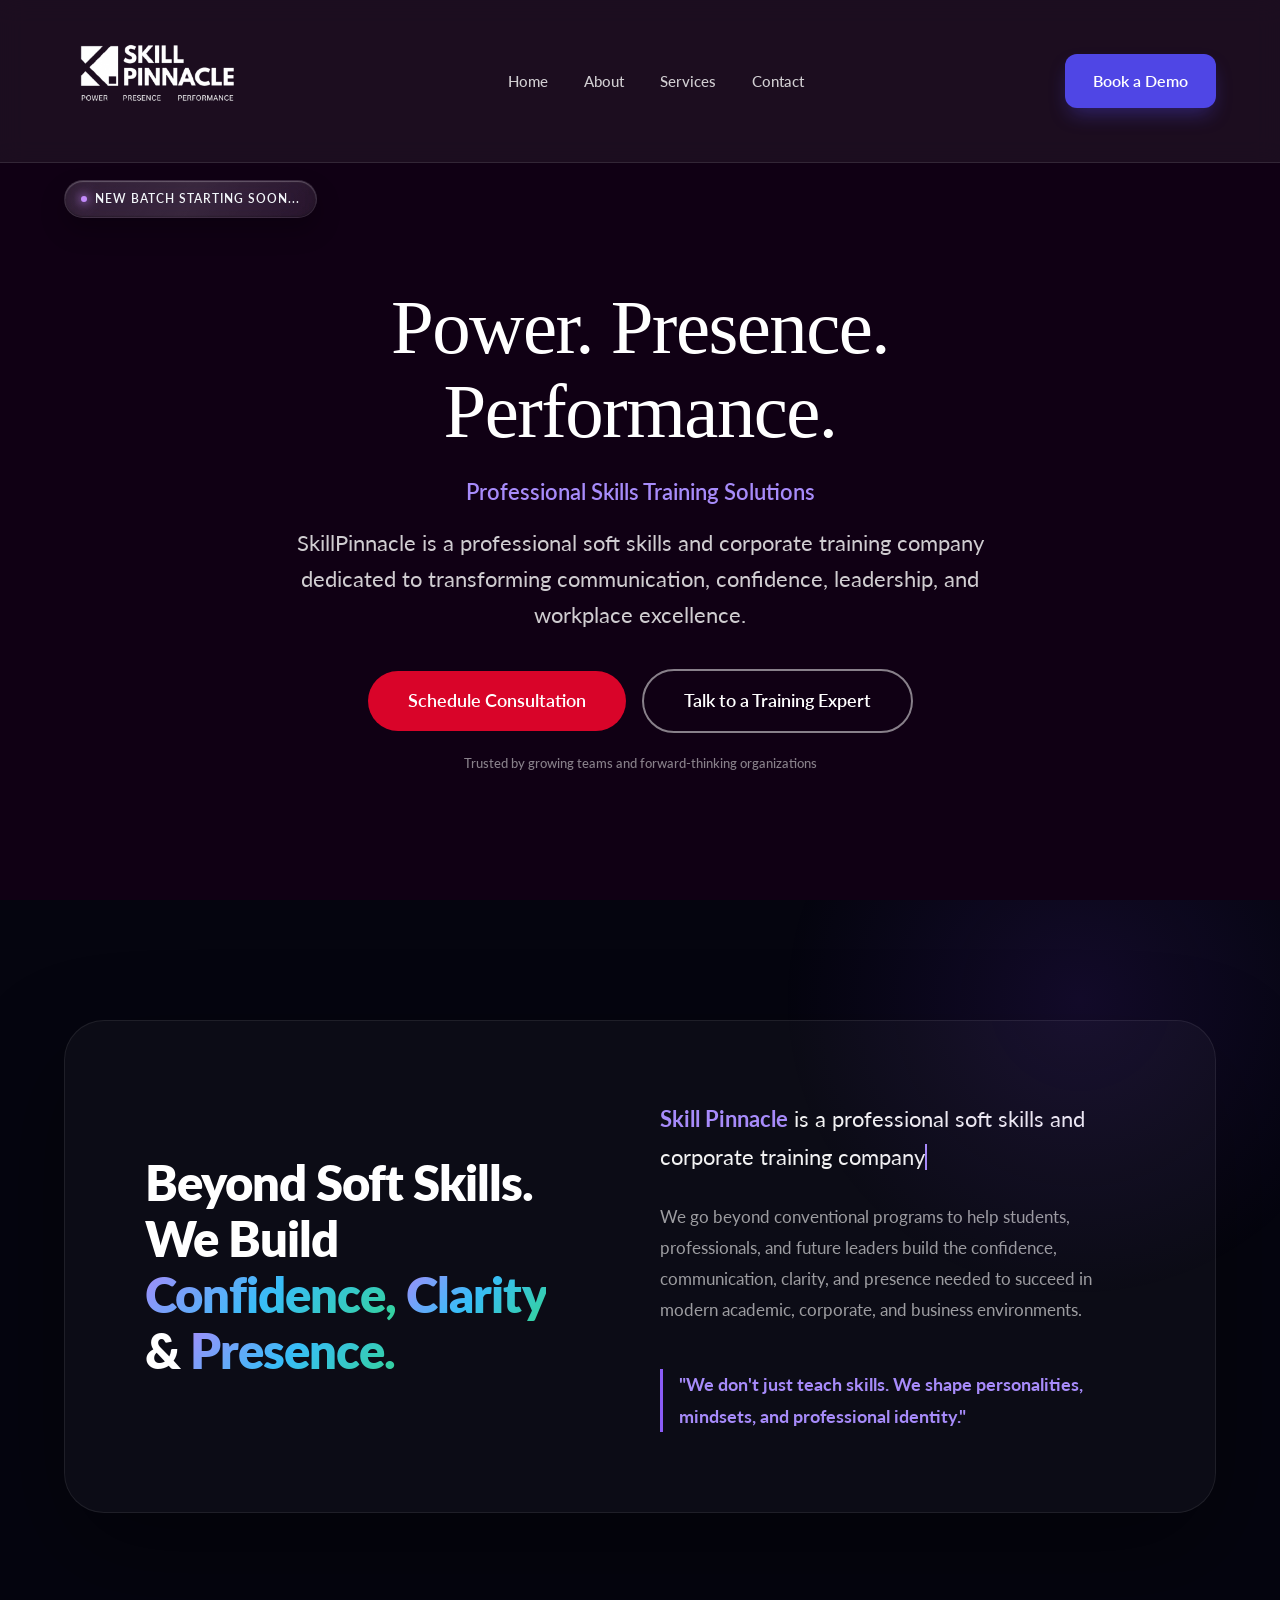
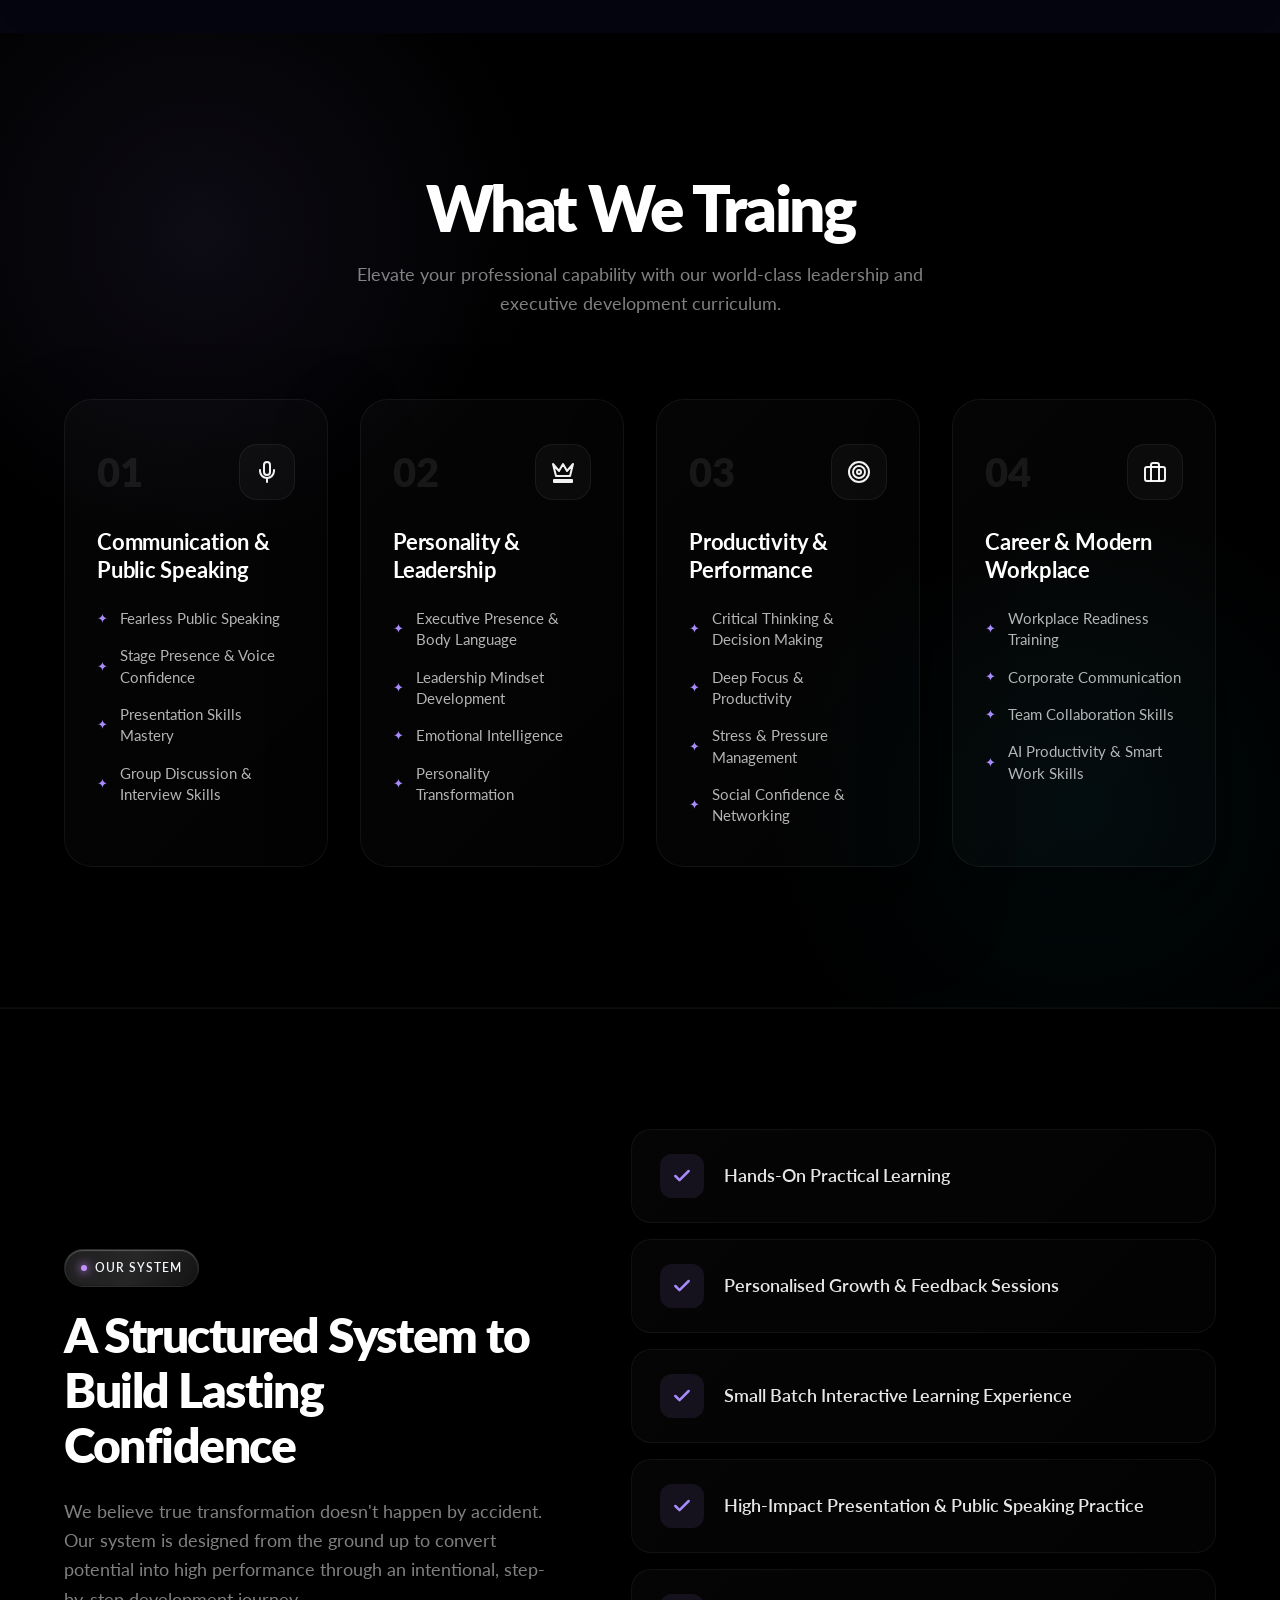
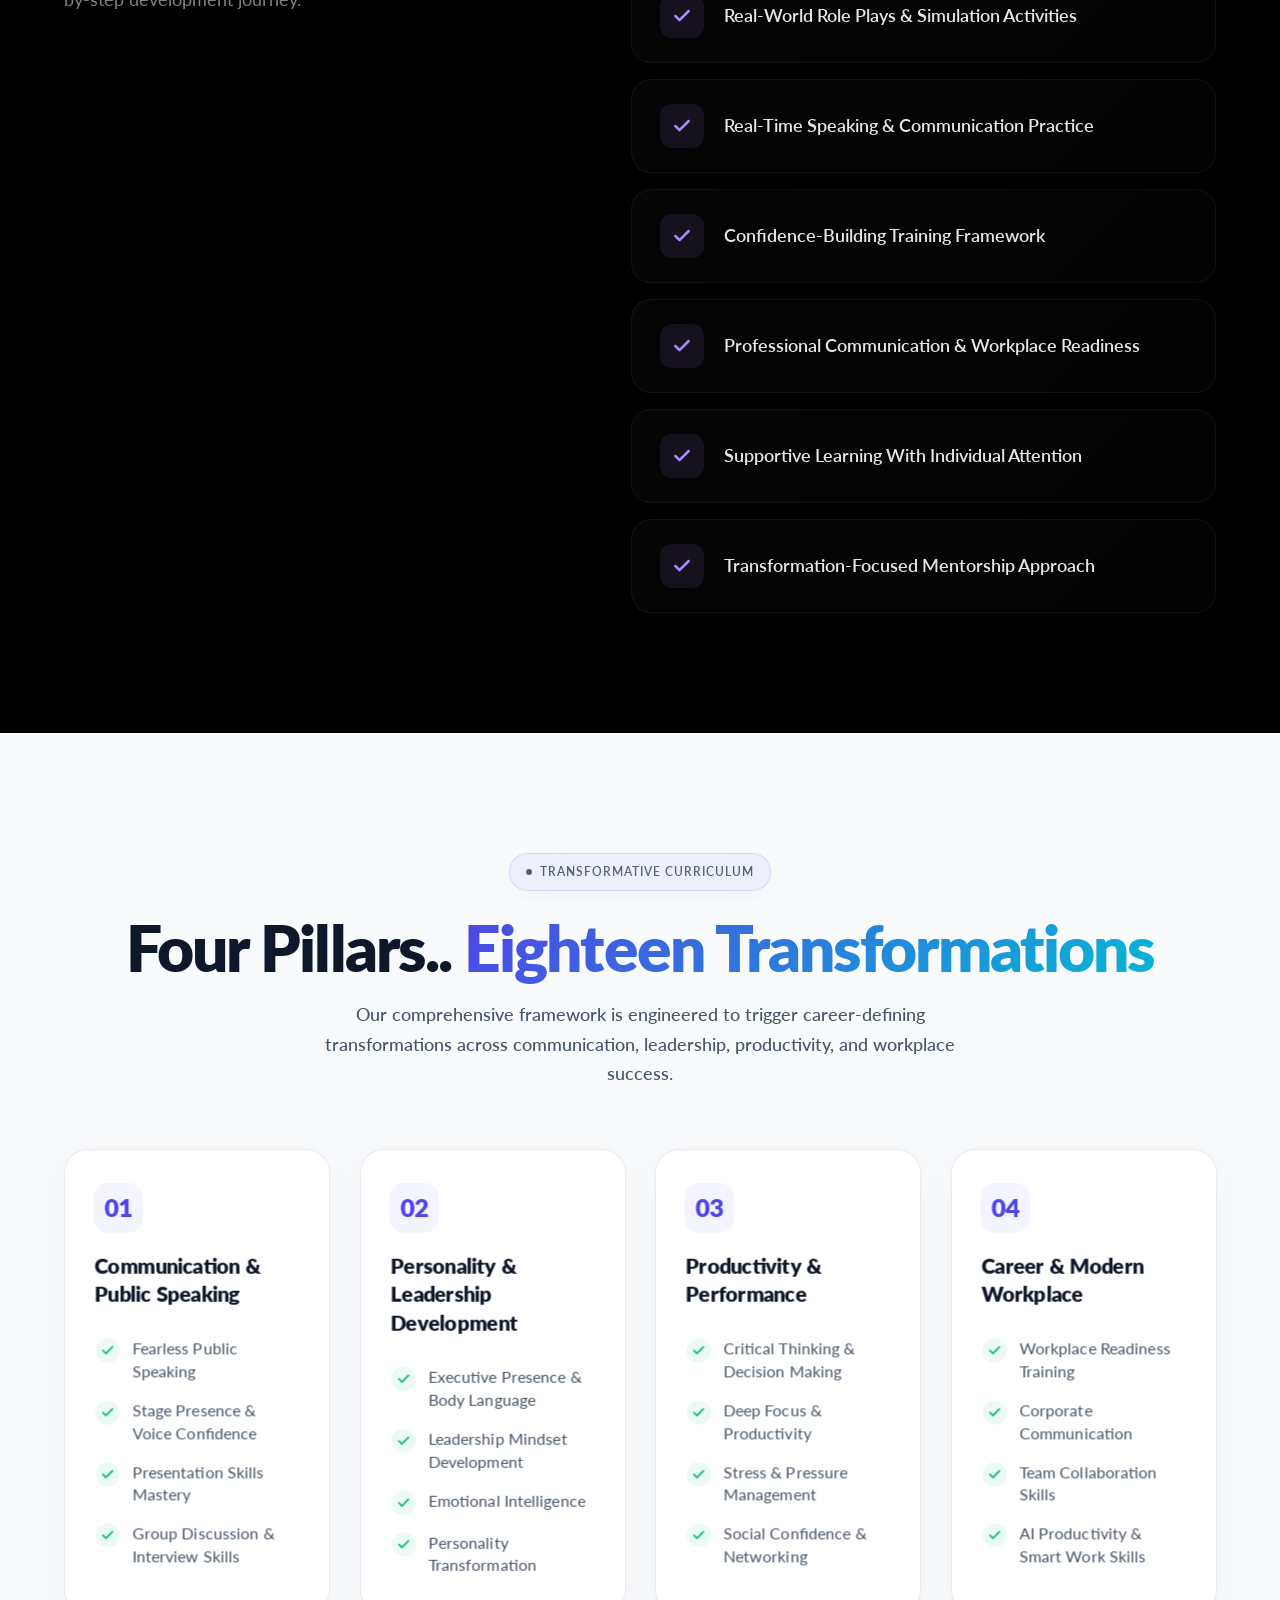
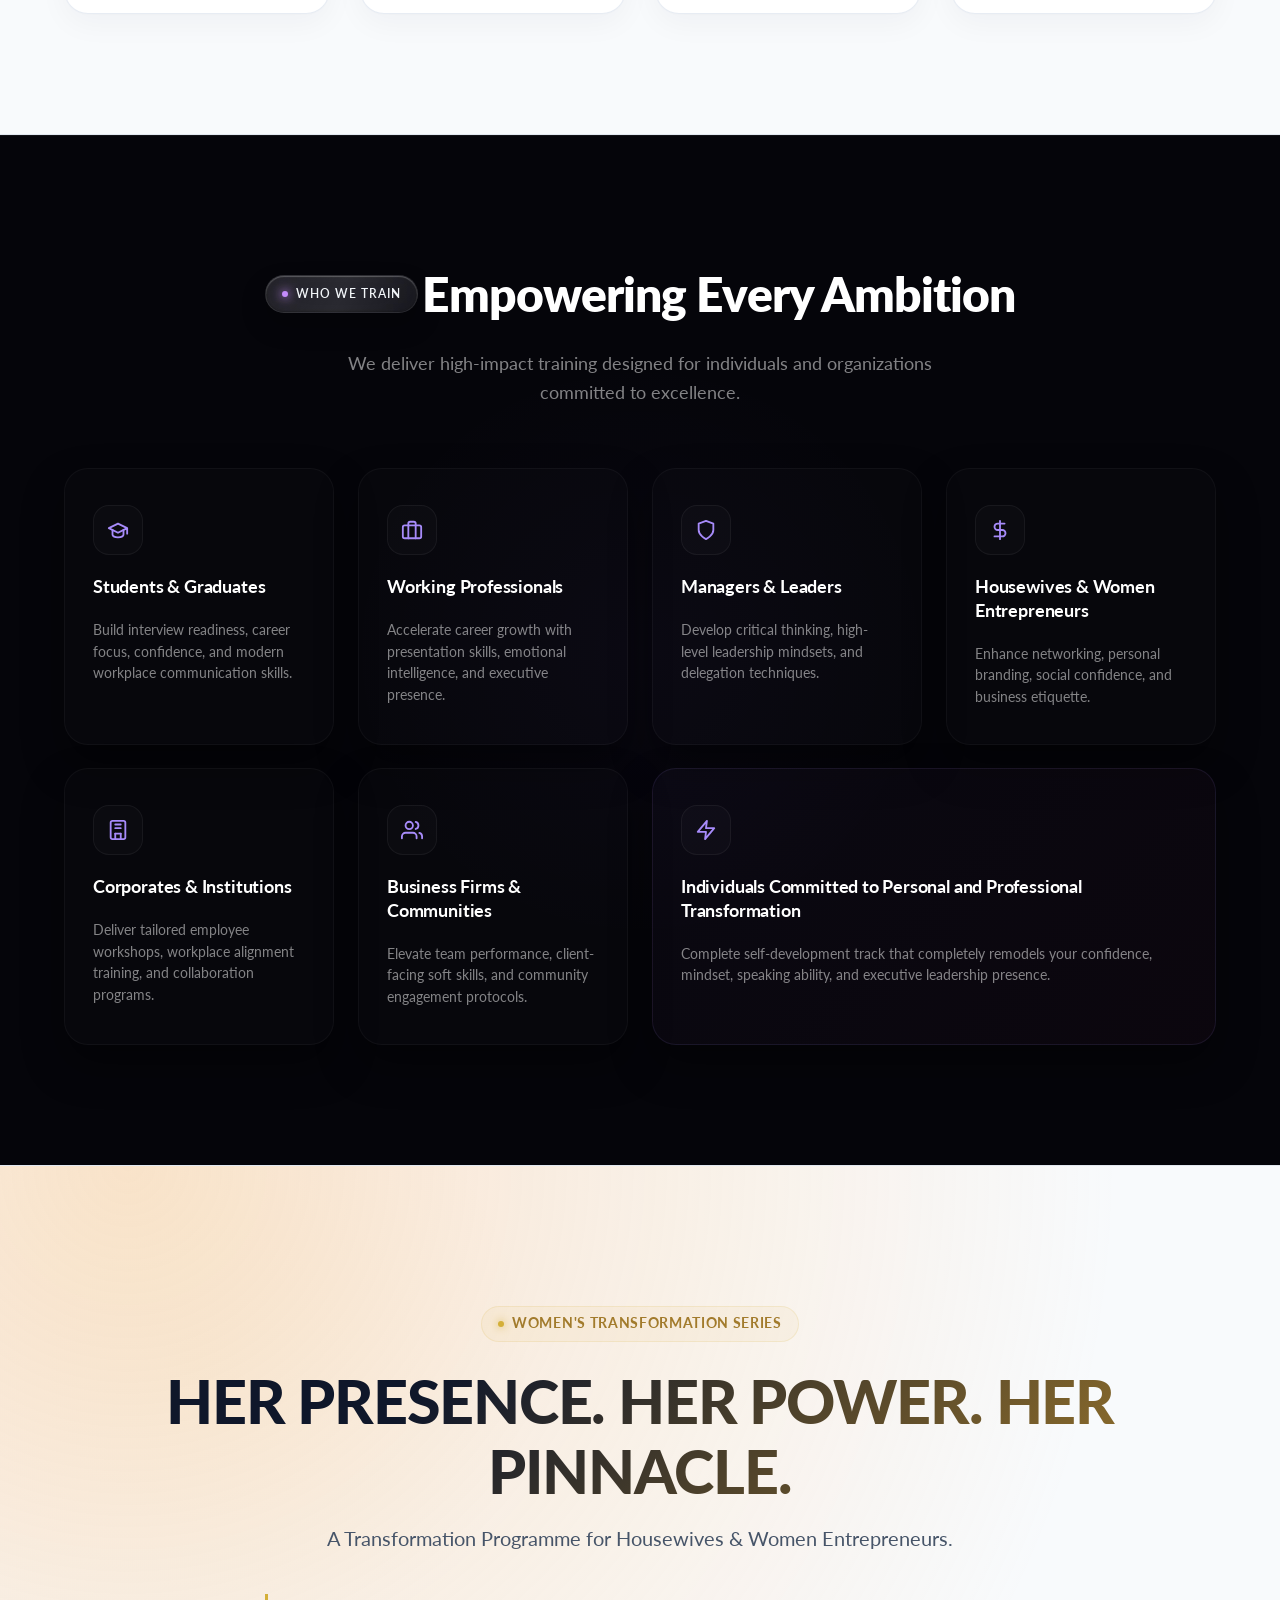
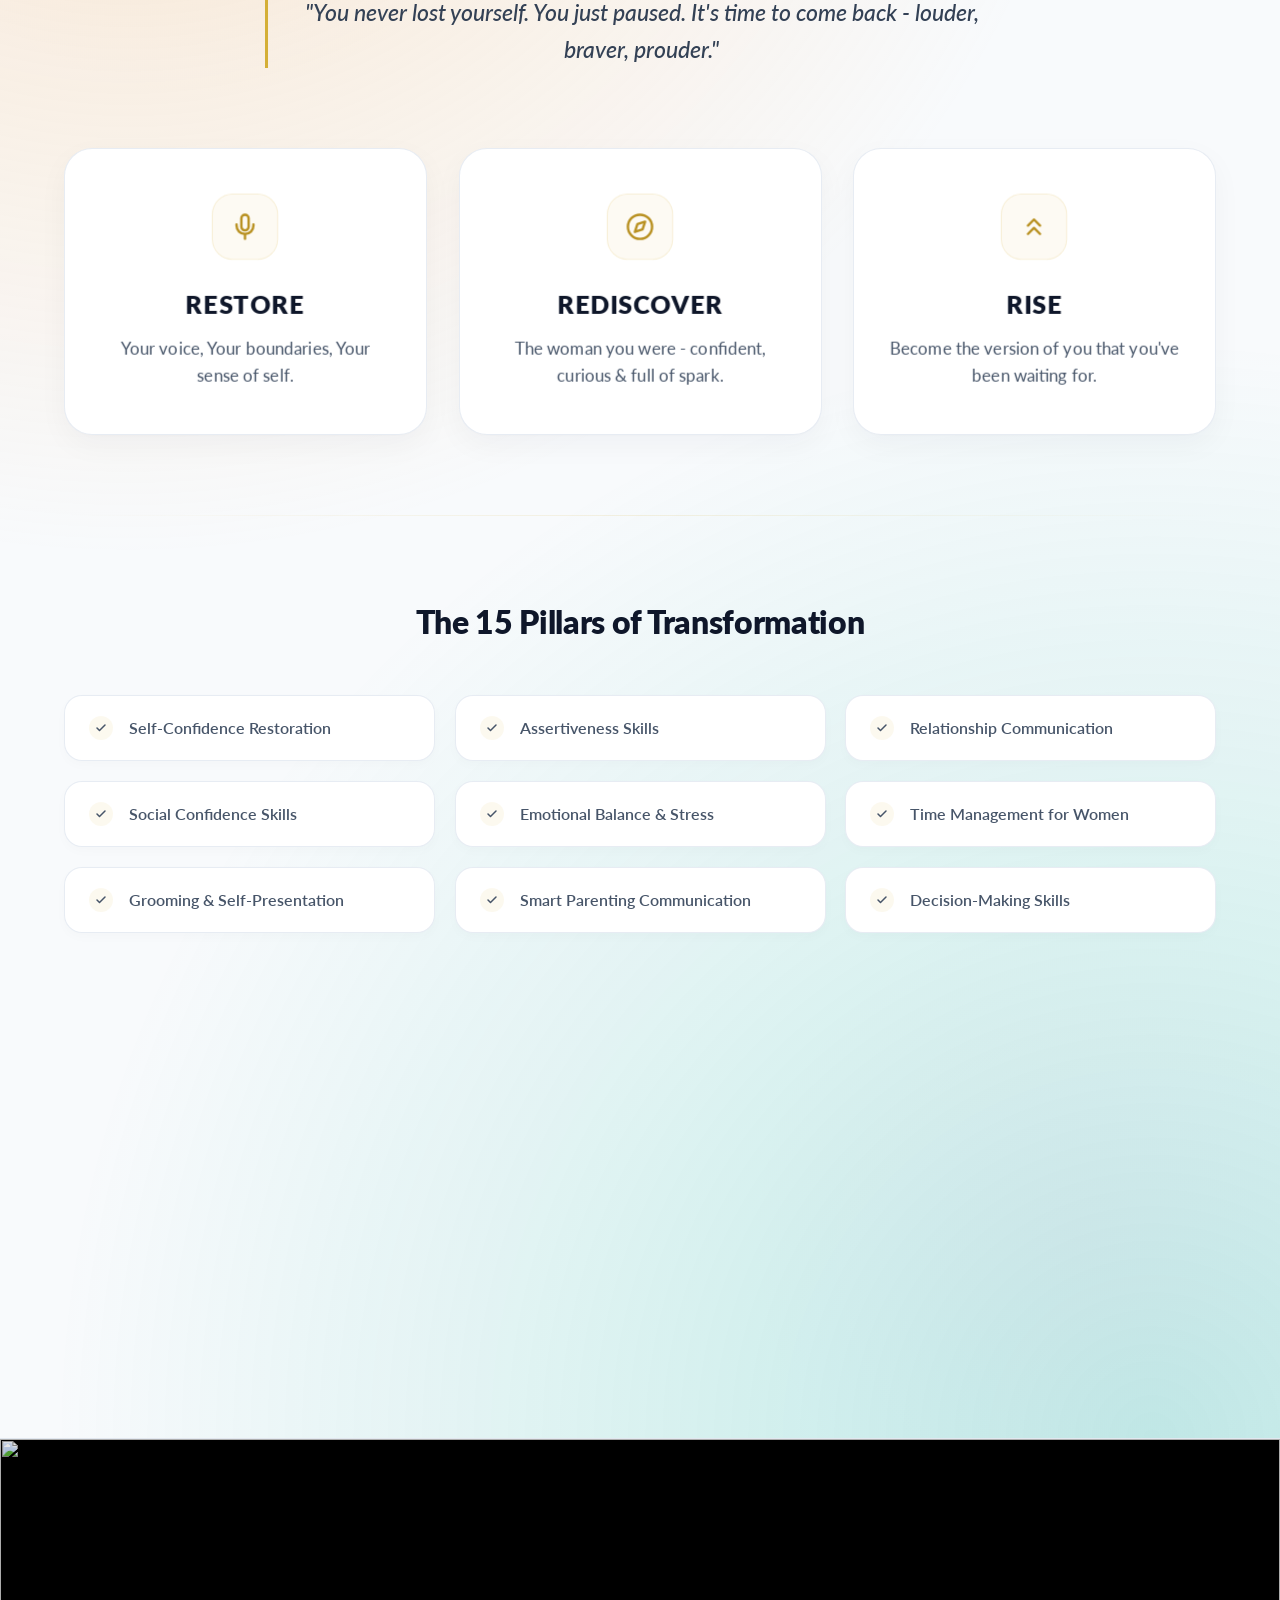
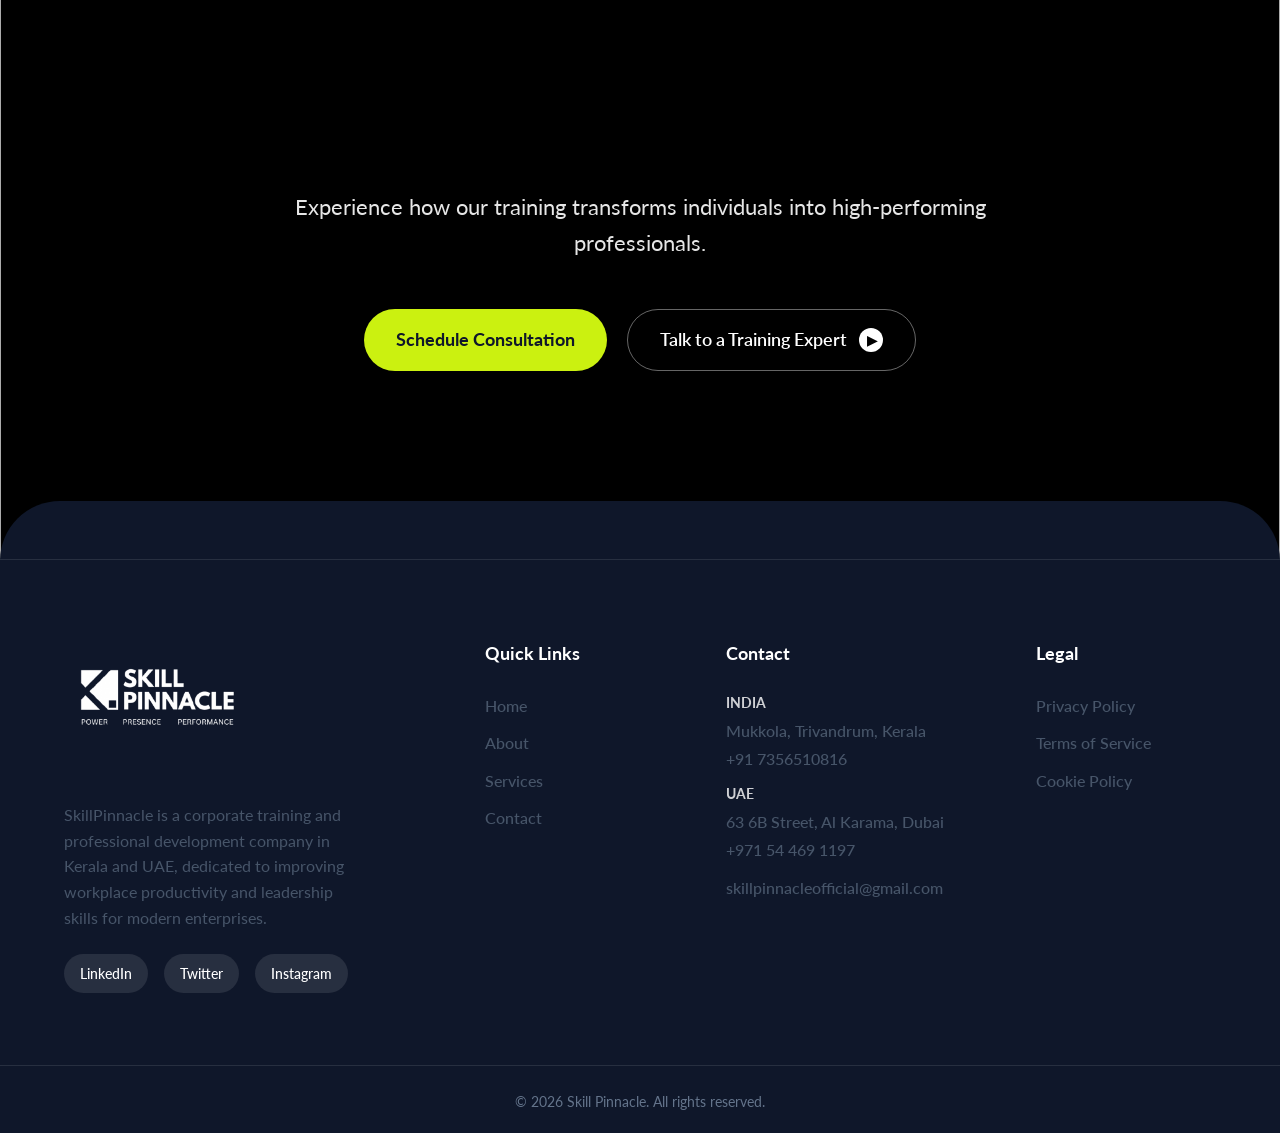
==== commit 5f9e2f45: "new update 0.001 new update" ====
--- a/index.html
+++ b/index.html
@@ -9,7 +9,7 @@
     <link rel="canonical" href="https://skillpinnacle.com/">
     <title>Corporate Training in Kerala & UAE | Leadership Development | SkillPinnacle</title>
     <link rel="stylesheet" href="style.css">
-    <link href="https://fonts.googleapis.com/css2?family=Plus+Jakarta+Sans:wght@400;500;600;700;800&display=swap" rel="stylesheet">
+    <link href="https://fonts.googleapis.com/css2?family=Lato:wght@300;400;700;900&display=swap" rel="stylesheet">
 </head>
 <body class="home">
     <main>
@@ -22,12 +22,12 @@
                 <a href="about.html">About</a>
                 <a href="services.html">Services</a>
                 <a href="contact.html">Contact</a>
-                <a href="booking.html" class="nav-mobile-cta">Book a Team Workshop</a>
+                <a href="booking.html" class="nav-mobile-cta">Book a Demo</a>
             </nav>
             <div class="cta-buttons">
-                <a href="booking.html" class="btn btn-primary">Book a Team Workshop</a>
-            </div>
-            <button class="mobile-menu-btn">
+                <a href="booking.html" class="btn btn-primary">Book a Demo</a>
+            </div>
+            <button class="mobile-menu-btn" aria-label="Toggle navigation menu">
                 <span></span><span></span><span></span>
             </button>
         </header>
@@ -41,20 +41,22 @@
                 Your browser does not support the video tag.
             </video>
 
+            <!-- Pill Badge Outside grid -->
+            <div class="ab-pill-badge hero-outside-badge" style="background: rgba(167, 139, 250, 0.15); border: 1px solid rgba(167, 139, 250, 0.35); color: #c4b5fd; font-size: 0.82rem; font-weight: 700; padding: 6px 14px; border-radius: 50px; display: inline-flex; align-items: center; gap: 8px; width: fit-content; text-transform: uppercase; letter-spacing: 0.06em; backdrop-filter: blur(10px);">
+                <span class="ab-pill-dot" style="background: #a78bfa; width: 6px; height: 6px; border-radius: 50%; display: inline-block;"></span>
+                New Batch Starting Soon...
+            </div>
+
             <!-- Foreground Content Grid -->
             <div class="h-content-grid max-w">
                 
                 <!-- Centered Hero Text Column -->
                 <div class="h-text-col fade-up animate" style="flex: 1; max-width: 850px; margin: 0 auto; text-align: center; display: flex; flex-direction: column; align-items: center; justify-content: center; padding-right: 0;">
-                    <div class="ab-pill-badge" style="background: rgba(167, 139, 250, 0.15); border: 1px solid rgba(167, 139, 250, 0.35); color: #c4b5fd; font-size: 0.82rem; font-weight: 700; margin-bottom: 20px; padding: 6px 14px; border-radius: 50px; display: inline-flex; align-items: center; gap: 8px; width: fit-content; text-transform: uppercase; letter-spacing: 0.06em; backdrop-filter: blur(10px);">
-                        <span class="ab-pill-dot" style="background: #a78bfa; width: 6px; height: 6px; border-radius: 50%; display: inline-block;"></span>
-                        New Batch Starting Soon...
-                    </div>
                     <h1 class="h-bold-headline reveal-text" style="text-align: center; font-size: clamp(3.5rem, 6vw, 5.2rem); margin-bottom: 20px;"><span>Power. Presence.<br>Performance.</span></h1>
                     <p class="h-sub-paragraph" style="font-size: 1.35rem; font-weight: 600; color: #a78bfa; margin-bottom: 16px; text-align: center;">Professional Skills Training Solutions</p>
                     <p class="h-sub-paragraph" style="max-width: 750px; margin: 0 auto 28px; text-align: center; line-height: 1.6; color: rgba(255, 255, 255, 0.8);">SkillPinnacle is a professional soft skills and corporate training company dedicated to transforming communication, confidence, leadership, and workplace excellence.</p>
                     <div style="display:flex;gap:16px;flex-wrap:wrap;align-items:center;justify-content:center;margin-top:8px;">
-                        <a href="booking.html" class="btn-magenta-solid">Schedule Corporate Consultation</a>
+                        <a href="booking.html" class="btn-magenta-solid">Schedule Consultation</a>
                         <a href="contact.html" class="btn-magenta-solid" style="background:transparent;border:2px solid rgba(255,255,255,0.5);color:white;">Talk to a Training Expert</a>
                     </div>
                     <p style="margin-top:20px;font-size:0.82rem;color:rgba(255,255,255,0.5);font-weight:500;">Trusted by growing teams and forward-thinking organizations</p>
@@ -62,18 +64,6 @@
 
             </div>
 
-            <!-- Logo Ticker Footer -->
-            <div class="hero-ticker-footer fade-up animate delay-2 max-w">
-                <p class="ticker-label">TRUSTED BY LEADING IT COMPANIES & ENTERPRISES IN KERALA & UAE</p>
-                <div class="ticker-logos">
-                    <!-- Text SVGs/Logos for dummy enterprise names -->
-                    <span class="t-logo google">Google</span>
-                    <span class="t-logo accenture">accenture</span>
-                    <span class="t-logo workday">workday.</span>
-                    <span class="t-logo unilever">Unilever</span>
-                    <span class="t-logo rolls">Rolls-Royce</span>
-                </div>
-            </div>
         </section>
 
         <!-- ====== BRAND STATEMENT ====== -->
@@ -82,10 +72,7 @@
             <div class="ab-brand-inner max-w fade-up animate">
                 <div class="ab-brand-panel">
                     <div class="ab-brand-left">
-                        <div class="ab-pill-badge" style="background: rgba(124, 58, 237, 0.2); border: 1px solid rgba(124, 58, 237, 0.4); color: #c4b5fd; font-size: 0.82rem; font-weight: 700; letter-spacing: 0.06em; padding: 8px 16px; border-radius: 50px; width: fit-content; backdrop-filter: blur(10px); display: inline-flex; align-items: center; gap: 8px;">
-                            <span class="ab-pill-dot" style="width: 6px; height: 6px; background: #a78bfa; border-radius: 50%; animation: pulse-dot 2s ease infinite;"></span>
-                            OUR IDENTITY
-                        </div>
+
                         <h2 class="ab-brand-headline">
                             Beyond Soft Skills.<br>
                             We Build <span class="ab-gradient-word">Confidence,</span> <span class="ab-gradient-word">Clarity</span> & <span class="ab-gradient-word">Presence.</span>
@@ -111,11 +98,8 @@
             <div class="ab-teach-glow-2"></div>
             <div class="max-w relative-z">
                 <div class="text-center mb-section">
-                    <div class="ab-pill-badge" style="background: rgba(255, 255, 255, 0.05); border: 1px solid rgba(255, 255, 255, 0.1); color: #cbd5e1; margin-bottom: 20px;">
-                        <span class="ab-pill-dot" style="background: #a78bfa;"></span>
-                        OUR CURRICULUM
-                    </div>
-                    <h2 class="teach-heading">What We Teach</h2>
+
+                    <h2 class="teach-heading">What We Traing</h2>
                     <p class="subtitle" style="color: rgba(255, 255, 255, 0.5); max-width: 600px; margin: 16px auto 0; font-size: 1.15rem; font-weight: 400;">Elevate your professional capability with our world-class leadership and executive development curriculum.</p>
                 </div>
 
@@ -290,82 +274,155 @@
                 </div>
             </div>
         </section>
-        <section class="amp-carousel-section fade-up animate">
-            <div class="amp-header max-w">
-                <h2>Explore More Ways to Grow</h2>
-                <div class="amp-nav">
-                    <button class="nav-btn prev-btn" id="amp-prev">←</button>
-                    <button class="nav-btn next-btn" id="amp-next">→</button>
-                </div>
-            </div>
-            <div class="amp-track-wrapper">
-                <div class="amp-track" id="amp-track">
-                    <div class="amp-card">
-                        <img src="assets/amp_card_1_1775747048935.png" alt="Leadership Development" class="amp-bg">
-                        <div class="amp-badge green">🏆 Leadership Development</div>
-                        <div class="amp-content">
-                            <p>Develop confident leaders who inspire, influence, and deliver results.</p>
-                        </div>
-                    </div>
-                    <div class="amp-card">
-                        <img src="assets/amp_card_2_1775747070274.png" alt="Team Building" class="amp-bg">
-                        <div class="amp-badge purple">🤝 Team Building</div>
-                        <div class="amp-content">
-                            <p>Strengthen collaboration, trust, and high-performance teamwork.</p>
-                        </div>
-                    </div>
-                    <div class="amp-card">
-                        <img src="assets/amp_card_3_1775747086693.png" alt="Communication Mastery" class="amp-bg">
-                        <div class="amp-badge blue">💬 Communication Mastery</div>
-                        <div class="amp-content">
-                            <p>Unlock clear, impactful communication across all levels.</p>
-                        </div>
-                    </div>
-                    <div class="amp-card">
-                        <img src="assets/amp_card_4_1775747103747.png" alt="Workplace Productivity" class="amp-bg">
-                        <div class="amp-badge pink">⚡ Workplace Productivity</div>
-                        <div class="amp-content">
-                            <p>Boost efficiency, focus, and execution across your organization.</p>
-                        </div>
-                    </div>
-                </div>
-            </div>
-        </section>
-
-        <section class="features">
-            <div class="feature-grid max-w">
-                <div class="feature-timeline fade-up animate">
-                    <h2 class="reveal-text"><span>Leadership Training<br/>That Drives Results.</span></h2>
-                    <div class="timeline-list">
-                        <div class="timeline-item">
-                            <div class="t-step">1</div>
-                            <div class="t-content">
-                                <h3>Corporate Skills Development</h3>
-                                <p>Enhance workplace productivity with customized corporate workshops in Trivandrum and Dubai.</p>
-                            </div>
-                        </div>
-                        <div class="timeline-item">
-                            <div class="t-step">2</div>
-                            <div class="t-content">
-                                <h3>Executive Coaching & Leadership</h3>
-                                <p>Develop confident leaders through specialized leadership development programs tailored for your industry.</p>
-                            </div>
-                        </div>
-                        <div class="timeline-item">
-                            <div class="t-step">3</div>
-                            <div class="t-content">
-                                <h3>Team Performance Workshops</h3>
-                                <p>Strengthen communication and collaboration with interactive team building workshops.</p>
-                            </div>
-                        </div>
-                    </div>
-                    <a href="booking.html" class="btn btn-primary" style="margin-top:32px;display:inline-block;">Explore Leadership Programs</a>
-                </div>
-                <div class="feature-visuals fade-up animate delay-1">
-                    <img src="assets/workshop_1.png" class="f-img main-img" alt="Workshop Session">
-                    <img src="assets/workshop_2.png" class="f-img secondary-img" alt="Strategy Planning">
-                    <div class="glass-badge">
-                        ✨ Top Rated Workshop
+        <!-- ====== FOUR PILLARS & EIGHTEEN TRANSFORMATIONS ====== -->
+        <section class="pillars-section">
+            <div class="max-w relative-z">
+                <div class="text-center mb-section">
+                    <div class="ab-pill-badge" style="background: rgba(79, 70, 229, 0.08); border: 1px solid rgba(79, 70, 229, 0.2); color: #475569; margin-bottom: 20px; display: inline-flex; align-items: center; gap: 8px; padding: 6px 16px; border-radius: 20px; font-size: 0.85rem; font-weight: 700; letter-spacing: 0.05em; text-transform: uppercase;">
+                        <span class="ab-pill-dot" style="background: #475569; width: 6px; height: 6px; border-radius: 50%;"></span>
+                        Transformative Curriculum
+                    </div>
+                    <h2 class="pillars-main-title">Four Pillars.. <span class="gradient-text">Eighteen Transformations</span></h2>
+                    <p class="subtitle" style="max-width: 700px; margin: 16px auto 0; font-size: 1.15rem; font-weight: 500; color: var(--text-gray);">
+                        Our comprehensive framework is engineered to trigger career-defining transformations across communication, leadership, productivity, and workplace success.
+                    </p>
+                </div>
+
+                <div class="pillars-grid">
+                    <!-- Pillar 1 -->
+                    <div class="pillar-card fade-up animate">
+                        <div class="pillar-card-header">
+                            <span class="pillar-card-num">01</span>
+                            <h3>Communication & Public Speaking</h3>
+                        </div>
+                        <ul class="pillar-list">
+                            <li>
+                                <span class="pillar-check">
+                                    <svg viewBox="0 0 24 24" width="14" height="14" stroke="currentColor" stroke-width="3" fill="none" stroke-linecap="round" stroke-linejoin="round"><polyline points="20 6 9 17 4 12"></polyline></svg>
+                                </span>
+                                Fearless Public Speaking
+                            </li>
+                            <li>
+                                <span class="pillar-check">
+                                    <svg viewBox="0 0 24 24" width="14" height="14" stroke="currentColor" stroke-width="3" fill="none" stroke-linecap="round" stroke-linejoin="round"><polyline points="20 6 9 17 4 12"></polyline></svg>
+                                </span>
+                                Stage Presence & Voice Confidence
+                            </li>
+                            <li>
+                                <span class="pillar-check">
+                                    <svg viewBox="0 0 24 24" width="14" height="14" stroke="currentColor" stroke-width="3" fill="none" stroke-linecap="round" stroke-linejoin="round"><polyline points="20 6 9 17 4 12"></polyline></svg>
+                                </span>
+                                Presentation Skills Mastery
+                            </li>
+                            <li>
+                                <span class="pillar-check">
+                                    <svg viewBox="0 0 24 24" width="14" height="14" stroke="currentColor" stroke-width="3" fill="none" stroke-linecap="round" stroke-linejoin="round"><polyline points="20 6 9 17 4 12"></polyline></svg>
+                                </span>
+                                Group Discussion & Interview Skills
+                            </li>
+                        </ul>
+                    </div>
+
+                    <!-- Pillar 2 -->
+                    <div class="pillar-card fade-up animate delay-1">
+                        <div class="pillar-card-header">
+                            <span class="pillar-card-num">02</span>
+                            <h3>Personality & Leadership Development</h3>
+                        </div>
+                        <ul class="pillar-list">
+                            <li>
+                                <span class="pillar-check">
+                                    <svg viewBox="0 0 24 24" width="14" height="14" stroke="currentColor" stroke-width="3" fill="none" stroke-linecap="round" stroke-linejoin="round"><polyline points="20 6 9 17 4 12"></polyline></svg>
+                                </span>
+                                Executive Presence & Body Language
+                            </li>
+                            <li>
+                                <span class="pillar-check">
+                                    <svg viewBox="0 0 24 24" width="14" height="14" stroke="currentColor" stroke-width="3" fill="none" stroke-linecap="round" stroke-linejoin="round"><polyline points="20 6 9 17 4 12"></polyline></svg>
+                                </span>
+                                Leadership Mindset Development
+                            </li>
+                            <li>
+                                <span class="pillar-check">
+                                    <svg viewBox="0 0 24 24" width="14" height="14" stroke="currentColor" stroke-width="3" fill="none" stroke-linecap="round" stroke-linejoin="round"><polyline points="20 6 9 17 4 12"></polyline></svg>
+                                </span>
+                                Emotional Intelligence
+                            </li>
+                            <li>
+                                <span class="pillar-check">
+                                    <svg viewBox="0 0 24 24" width="14" height="14" stroke="currentColor" stroke-width="3" fill="none" stroke-linecap="round" stroke-linejoin="round"><polyline points="20 6 9 17 4 12"></polyline></svg>
+                                </span>
+                                Personality Transformation
+                            </li>
+                        </ul>
+                    </div>
+
+                    <!-- Pillar 3 -->
+                    <div class="pillar-card fade-up animate delay-2">
+                        <div class="pillar-card-header">
+                            <span class="pillar-card-num">03</span>
+                            <h3>Productivity & Performance</h3>
+                        </div>
+                        <ul class="pillar-list">
+                            <li>
+                                <span class="pillar-check">
+                                    <svg viewBox="0 0 24 24" width="14" height="14" stroke="currentColor" stroke-width="3" fill="none" stroke-linecap="round" stroke-linejoin="round"><polyline points="20 6 9 17 4 12"></polyline></svg>
+                                </span>
+                                Critical Thinking & Decision Making
+                            </li>
+                            <li>
+                                <span class="pillar-check">
+                                    <svg viewBox="0 0 24 24" width="14" height="14" stroke="currentColor" stroke-width="3" fill="none" stroke-linecap="round" stroke-linejoin="round"><polyline points="20 6 9 17 4 12"></polyline></svg>
+                                </span>
+                                Deep Focus & Productivity
+                            </li>
+                            <li>
+                                <span class="pillar-check">
+                                    <svg viewBox="0 0 24 24" width="14" height="14" stroke="currentColor" stroke-width="3" fill="none" stroke-linecap="round" stroke-linejoin="round"><polyline points="20 6 9 17 4 12"></polyline></svg>
+                                </span>
+                                Stress & Pressure Management
+                            </li>
+                            <li>
+                                <span class="pillar-check">
+                                    <svg viewBox="0 0 24 24" width="14" height="14" stroke="currentColor" stroke-width="3" fill="none" stroke-linecap="round" stroke-linejoin="round"><polyline points="20 6 9 17 4 12"></polyline></svg>
+                                </span>
+                                Social Confidence & Networking
+                            </li>
+                        </ul>
+                    </div>
+
+                    <!-- Pillar 4 -->
+                    <div class="pillar-card fade-up animate delay-3">
+                        <div class="pillar-card-header">
+                            <span class="pillar-card-num">04</span>
+                            <h3>Career & Modern Workplace</h3>
+                        </div>
+                        <ul class="pillar-list">
+                            <li>
+                                <span class="pillar-check">
+                                    <svg viewBox="0 0 24 24" width="14" height="14" stroke="currentColor" stroke-width="3" fill="none" stroke-linecap="round" stroke-linejoin="round"><polyline points="20 6 9 17 4 12"></polyline></svg>
+                                </span>
+                                Workplace Readiness Training
+                            </li>
+                            <li>
+                                <span class="pillar-check">
+                                    <svg viewBox="0 0 24 24" width="14" height="14" stroke="currentColor" stroke-width="3" fill="none" stroke-linecap="round" stroke-linejoin="round"><polyline points="20 6 9 17 4 12"></polyline></svg>
+                                </span>
+                                Corporate Communication
+                            </li>
+                            <li>
+                                <span class="pillar-check">
+                                    <svg viewBox="0 0 24 24" width="14" height="14" stroke="currentColor" stroke-width="3" fill="none" stroke-linecap="round" stroke-linejoin="round"><polyline points="20 6 9 17 4 12"></polyline></svg>
+                                </span>
+                                Team Collaboration Skills
+                            </li>
+                            <li>
+                                <span class="pillar-check">
+                                    <svg viewBox="0 0 24 24" width="14" height="14" stroke="currentColor" stroke-width="3" fill="none" stroke-linecap="round" stroke-linejoin="round"><polyline points="20 6 9 17 4 12"></polyline></svg>
+                                </span>
+                                AI Productivity & Smart Work Skills
+                            </li>
+                        </ul>
                     </div>
                 </div>
             </div>
@@ -450,7 +507,185 @@
                 </div>
             </div>
         </section>
-        <section class="employee-experience fade-up animate">
+
+        <!-- ====== WOMEN'S TRANSFORMATION SERIES ====== -->
+        <section class="women-series-section fade-up animate">
+            <div class="women-series-glow-1"></div>
+            <div class="women-series-glow-2"></div>
+            <div class="max-w relative-z">
+                <!-- 1. Hero / Intro -->
+                <div class="text-center mb-section">
+                    <div class="women-series-badge">
+                        <span class="women-series-dot"></span>
+                        Women's Transformation Series
+                    </div>
+                    <h2 class="women-series-title">HER PRESENCE. HER POWER. HER PINNACLE.</h2>
+                    <p class="women-series-subtitle">A Transformation Programme for Housewives & Women Entrepreneurs.</p>
+                    
+                    <div class="women-series-blockquote-wrapper">
+                        <blockquote class="women-series-blockquote">
+                            "You never lost yourself. You just paused. It's time to come back - louder, braver, prouder."
+                        </blockquote>
+                    </div>
+                </div>
+
+                <!-- 2. Core Philosophy (3 Columns) -->
+                <div class="philosophy-grid">
+                    <!-- RESTORE -->
+                    <div class="philosophy-card fade-up animate">
+                        <div class="philosophy-icon">
+                            <!-- Restore Icon (Lotus/Voice/Boundary) -->
+                            <svg viewBox="0 0 24 24" width="28" height="28" stroke="currentColor" stroke-width="2" fill="none" stroke-linecap="round" stroke-linejoin="round"><path d="M12 2a3 3 0 0 0-3 3v7a3 3 0 0 0 6 0V5a3 3 0 0 0-3-3Z"></path><path d="M19 10v1a7 7 0 0 1-14 0v-1"></path><line x1="12" x2="12" y1="19" y2="22"></line></svg>
+                        </div>
+                        <h3>RESTORE</h3>
+                        <p>Your voice, Your boundaries, Your sense of self.</p>
+                    </div>
+
+                    <!-- REDISCOVER -->
+                    <div class="philosophy-card fade-up animate delay-1">
+                        <div class="philosophy-icon">
+                            <!-- Rediscover Icon (Spark/Compass) -->
+                            <svg viewBox="0 0 24 24" width="28" height="28" stroke="currentColor" stroke-width="2" fill="none" stroke-linecap="round" stroke-linejoin="round"><circle cx="12" cy="12" r="10"></circle><polygon points="16.24 7.76 14.12 14.12 7.76 16.24 9.88 9.88 16.24 7.76"></polygon></svg>
+                        </div>
+                        <h3>REDISCOVER</h3>
+                        <p>The woman you were - confident, curious & full of spark.</p>
+                    </div>
+
+                    <!-- RISE -->
+                    <div class="philosophy-card fade-up animate delay-2">
+                        <div class="philosophy-icon">
+                            <!-- Rise Icon (Wings/Pinnacle/Sun) -->
+                            <svg viewBox="0 0 24 24" width="28" height="28" stroke="currentColor" stroke-width="2" fill="none" stroke-linecap="round" stroke-linejoin="round"><path d="M17 11l-5-5-5 5M17 18l-5-5-5 5"></path></svg>
+                        </div>
+                        <h3>RISE</h3>
+                        <p>Become the version of you that you've been waiting for.</p>
+                    </div>
+                </div>
+
+                <!-- Divider line -->
+                <div class="women-series-divider"></div>
+
+                <!-- 3. The 15 Pillars (Grid) -->
+                <div class="pillars-15-section">
+                    <h3 class="pillars-15-title">The 15 Pillars of Transformation</h3>
+                    <div class="pillars-15-grid">
+                        <!-- Pillar 1 -->
+                        <div class="pillar-15-card fade-up animate">
+                            <span class="pillar-15-check">
+                                <svg viewBox="0 0 24 24" width="12" height="12" stroke="currentColor" stroke-width="3" fill="none" stroke-linecap="round" stroke-linejoin="round"><polyline points="20 6 9 17 4 12"></polyline></svg>
+                            </span>
+                            <span>Self-Confidence Restoration</span>
+                        </div>
+                        <!-- Pillar 2 -->
+                        <div class="pillar-15-card fade-up animate">
+                            <span class="pillar-15-check">
+                                <svg viewBox="0 0 24 24" width="12" height="12" stroke="currentColor" stroke-width="3" fill="none" stroke-linecap="round" stroke-linejoin="round"><polyline points="20 6 9 17 4 12"></polyline></svg>
+                            </span>
+                            <span>Assertiveness Skills</span>
+                        </div>
+                        <!-- Pillar 3 -->
+                        <div class="pillar-15-card fade-up animate">
+                            <span class="pillar-15-check">
+                                <svg viewBox="0 0 24 24" width="12" height="12" stroke="currentColor" stroke-width="3" fill="none" stroke-linecap="round" stroke-linejoin="round"><polyline points="20 6 9 17 4 12"></polyline></svg>
+                            </span>
+                            <span>Relationship Communication</span>
+                        </div>
+                        <!-- Pillar 4 -->
+                        <div class="pillar-15-card fade-up animate">
+                            <span class="pillar-15-check">
+                                <svg viewBox="0 0 24 24" width="12" height="12" stroke="currentColor" stroke-width="3" fill="none" stroke-linecap="round" stroke-linejoin="round"><polyline points="20 6 9 17 4 12"></polyline></svg>
+                            </span>
+                            <span>Social Confidence Skills</span>
+                        </div>
+                        <!-- Pillar 5 -->
+                        <div class="pillar-15-card fade-up animate">
+                            <span class="pillar-15-check">
+                                <svg viewBox="0 0 24 24" width="12" height="12" stroke="currentColor" stroke-width="3" fill="none" stroke-linecap="round" stroke-linejoin="round"><polyline points="20 6 9 17 4 12"></polyline></svg>
+                            </span>
+                            <span>Emotional Balance & Stress</span>
+                        </div>
+                        <!-- Pillar 6 -->
+                        <div class="pillar-15-card fade-up animate">
+                            <span class="pillar-15-check">
+                                <svg viewBox="0 0 24 24" width="12" height="12" stroke="currentColor" stroke-width="3" fill="none" stroke-linecap="round" stroke-linejoin="round"><polyline points="20 6 9 17 4 12"></polyline></svg>
+                            </span>
+                            <span>Time Management for Women</span>
+                        </div>
+                        <!-- Pillar 7 -->
+                        <div class="pillar-15-card fade-up animate">
+                            <span class="pillar-15-check">
+                                <svg viewBox="0 0 24 24" width="12" height="12" stroke="currentColor" stroke-width="3" fill="none" stroke-linecap="round" stroke-linejoin="round"><polyline points="20 6 9 17 4 12"></polyline></svg>
+                            </span>
+                            <span>Grooming & Self-Presentation</span>
+                        </div>
+                        <!-- Pillar 8 -->
+                        <div class="pillar-15-card fade-up animate">
+                            <span class="pillar-15-check">
+                                <svg viewBox="0 0 24 24" width="12" height="12" stroke="currentColor" stroke-width="3" fill="none" stroke-linecap="round" stroke-linejoin="round"><polyline points="20 6 9 17 4 12"></polyline></svg>
+                            </span>
+                            <span>Smart Parenting Communication</span>
+                        </div>
+                        <!-- Pillar 9 -->
+                        <div class="pillar-15-card fade-up animate">
+                            <span class="pillar-15-check">
+                                <svg viewBox="0 0 24 24" width="12" height="12" stroke="currentColor" stroke-width="3" fill="none" stroke-linecap="round" stroke-linejoin="round"><polyline points="20 6 9 17 4 12"></polyline></svg>
+                            </span>
+                            <span>Decision-Making Skills</span>
+                        </div>
+                        <!-- Pillar 10 -->
+                        <div class="pillar-15-card fade-up animate">
+                            <span class="pillar-15-check">
+                                <svg viewBox="0 0 24 24" width="12" height="12" stroke="currentColor" stroke-width="3" fill="none" stroke-linecap="round" stroke-linejoin="round"><polyline points="20 6 9 17 4 12"></polyline></svg>
+                            </span>
+                            <span>Financial Communication</span>
+                        </div>
+                        <!-- Pillar 11 -->
+                        <div class="pillar-15-card fade-up animate">
+                            <span class="pillar-15-check">
+                                <svg viewBox="0 0 24 24" width="12" height="12" stroke="currentColor" stroke-width="3" fill="none" stroke-linecap="round" stroke-linejoin="round"><polyline points="20 6 9 17 4 12"></polyline></svg>
+                            </span>
+                            <span>Digital Confidence & Smartphone Skills</span>
+                        </div>
+                        <!-- Pillar 12 -->
+                        <div class="pillar-15-card fade-up animate">
+                            <span class="pillar-15-check">
+                                <svg viewBox="0 0 24 24" width="12" height="12" stroke="currentColor" stroke-width="3" fill="none" stroke-linecap="round" stroke-linejoin="round"><polyline points="20 6 9 17 4 12"></polyline></svg>
+                            </span>
+                            <span>Women Entrepreneurship</span>
+                        </div>
+                        <!-- Pillar 13 -->
+                        <div class="pillar-15-card fade-up animate">
+                            <span class="pillar-15-check">
+                                <svg viewBox="0 0 24 24" width="12" height="12" stroke="currentColor" stroke-width="3" fill="none" stroke-linecap="round" stroke-linejoin="round"><polyline points="20 6 9 17 4 12"></polyline></svg>
+                            </span>
+                            <span>Public Speaking for Daily Life</span>
+                        </div>
+                        <!-- Pillar 14 -->
+                        <div class="pillar-15-card fade-up animate">
+                            <span class="pillar-15-check">
+                                <svg viewBox="0 0 24 24" width="12" height="12" stroke="currentColor" stroke-width="3" fill="none" stroke-linecap="round" stroke-linejoin="round"><polyline points="20 6 9 17 4 12"></polyline></svg>
+                            </span>
+                            <span>Positive Mindset & Growth</span>
+                        </div>
+                        <!-- Pillar 15 -->
+                        <div class="pillar-15-card fade-up animate">
+                            <span class="pillar-15-check">
+                                <svg viewBox="0 0 24 24" width="12" height="12" stroke="currentColor" stroke-width="3" fill="none" stroke-linecap="round" stroke-linejoin="round"><polyline points="20 6 9 17 4 12"></polyline></svg>
+                            </span>
+                            <span>Leadership Skills for Women</span>
+                        </div>
+                    </div>
+                </div>
+
+                <!-- 4. Footer / Call to Action Area -->
+                <div class="women-series-footer text-center fade-up animate">
+                    <p class="women-series-footer-text">You Will Walk Away With Real change, Visible confidence & Lasting impact.</p>
+                    <a href="booking.html" class="btn btn-gold">Begin Your Transformation</a>
+                </div>
+            </div>
+        </section>
+
+        <section class="employee-experience fade-up animate" style="display: none;">
             <div class="opm2-mesh-bg"></div>
             <div class="max-w relative-z">
                 <h2 class="ee-title text-center fade-up animate">Tailored Corporate Training Programs for IT Companies & Enterprises.</h2>
@@ -554,7 +789,7 @@
             </div>
         </section>
 
-        <section class="expert-sessions fade-up animate">
+        <section class="expert-sessions fade-up animate" style="display: none;">
             <div class="max-w">
                 <div class="expert-container">
                     <!-- Left Column (Visuals) -->
@@ -645,7 +880,7 @@
             </div>
         </section>
 
-        <section class="ref-modules-section">
+        <section class="ref-modules-section" style="display: none;">
             <div class="modules-inner max-w fade-up animate">
                 <div class="text-center mb-section" style="margin-bottom: 40px;">
                     <h2 style="color: #0f172a; font-size: 3rem; font-weight: 800; letter-spacing: -0.02em;" class="reveal-text"><span>Tailored Training Modules</span></h2>
@@ -773,7 +1008,7 @@
         </section>
 
         <!-- New Interactive Steps Section (CoachHub Reference) -->
-        <section class="growth-steps-section" id="growth-steps">
+        <section class="growth-steps-section" id="growth-steps" style="display: none;">
             <div class="growth-steps-bg scroll-parallax"></div>
             
             <div class="max-w growth-grid">
@@ -872,7 +1107,7 @@
             </div>
         </section>
 
-        <section class="apt-stats-section">
+        <section class="apt-stats-section" style="display: none;">
             <div class="apt-stats-bg"></div>
             <div class="max-w relative-z">
                 <h2 class="stats-heading reveal-text"><span>Turn Workforce Potential into Business Value.</span></h2>
@@ -923,7 +1158,7 @@
         </section>
 
         <!-- SEO & AEO FAQ Section -->
-        <section class="max-w faq-section" style="padding: 80px 20px;">
+        <section class="max-w faq-section" style="padding: 80px 20px; display: none;">
             <div class="text-center mb-section" style="margin-bottom: 50px;">
                 <h2 style="color: #0f172a; font-size: 3rem; font-weight: 800; letter-spacing: -0.02em;" class="reveal-text"><span>Frequently Asked Questions</span></h2>
                 <p class="subtitle" style="color: #475569; font-size: 1.125rem; max-width: 600px; margin: 16px auto 0;">Everything you need to know about our premium corporate training, leadership development, and professional coaching services in Kerala and the UAE.</p>
@@ -1087,7 +1322,7 @@
                 <h2 class="nps-heading reveal-text"><span>See Skill Pinnacle in Action.</span></h2>
                 <p class="nps-sub">Experience how our training transforms individuals into high-performing professionals.</p>
                 <div class="nps-actions">
-                    <a href="booking.html" class="btn btn-lemon">Schedule Corporate Consultation</a>
+                    <a href="booking.html" class="btn btn-lemon">Schedule Consultation</a>
                     <a href="contact.html" class="btn btn-outline-white">Talk to a Training Expert <span class="nps-play-icon">&#x25B6;</span></a>
                 </div>
             </div>
@@ -1103,7 +1338,7 @@
                 <a href="index.html" class="logo">
                     <img src="assets/logonew1.png" alt="Skill Pinnacle" class="logo-img">
                 </a>
-                <p>SkillPinnacle is a premium corporate training and professional development company in Kerala and UAE, dedicated to improving workplace productivity and leadership skills for modern enterprises.</p>
+                <p>SkillPinnacle is a corporate training and professional development company in Kerala and UAE, dedicated to improving workplace productivity and leadership skills for modern enterprises.</p>
                 <div class="social-links">
                     <a href="#">LinkedIn</a>
                     <a href="#">Twitter</a>
@@ -1117,11 +1352,19 @@
                 <a href="services.html">Services</a>
                 <a href="contact.html">Contact</a>
             </div>
-            <div class="footer-col">
+            <div class="footer-col" style="min-width: 250px;">
                 <h4>Contact</h4>
-                <a href="#">Mukkola, Trivandrum, Kerala</a>
+                <div style="margin-bottom: 12px;">
+                    <strong style="color: white; font-size: 0.85rem; text-transform: uppercase; display: block; margin-bottom: 4px; opacity: 0.8;">India</strong>
+                    <a href="#" style="display: block; margin-bottom: 2px;">Mukkola, Trivandrum, Kerala</a>
+                    <a href="tel:+917356510816" style="display: block;">+91 7356510816</a>
+                </div>
+                <div style="margin-bottom: 12px;">
+                    <strong style="color: white; font-size: 0.85rem; text-transform: uppercase; display: block; margin-bottom: 4px; opacity: 0.8;">UAE</strong>
+                    <a href="#" style="display: block; margin-bottom: 2px;">63 6B Street, Al Karama, Dubai</a>
+                    <a href="tel:+971544691197" style="display: block;">+971 54 469 1197</a>
+                </div>
                 <a href="mailto:skillpinnacleofficial@gmail.com">skillpinnacleofficial@gmail.com</a>
-                <a href="tel:+917356510816">+91 7356510816</a>
             </div>
             <div class="footer-col">
                 <h4>Legal</h4>
--- a/style.css
+++ b/style.css
@@ -11,7 +11,7 @@
     --text-dark: #0F172A;
     --text-gray: #475569;
     --border: #E2E8F0;
-    --font: 'Plus Jakarta Sans', sans-serif;
+    --font: 'Lato', sans-serif;
 
     /* Static Theme Colors (Day Mode) */
     color-scheme: light;
@@ -23,7 +23,7 @@
     --border-color: var(--border);
     --glass-bg: rgba(255, 255, 255, 0.6);
     --glass-border: rgba(255, 255, 255, 0.9);
-    --header-scrolled-bg: rgba(255, 255, 255, 0.85);
+    --header-scrolled-bg: rgba(5, 5, 15, 0.85);
     --input-bg: rgba(255, 255, 255, 0.9);
 }
 
@@ -74,7 +74,7 @@
     display: flex; 
     justify-content: space-between; 
     align-items: center;
-    padding: 24px 5%; 
+    padding: 16px 5%; /* Compact padding for smaller navbar */
     background: rgba(255, 255, 255, 0.05); /* Very subtle white for glass look */
     backdrop-filter: blur(12px); 
     -webkit-backdrop-filter: blur(12px);
@@ -83,10 +83,12 @@
 }
 
 .sticky-header.scrolled { 
-    padding: 16px 5%; 
-    background: var(--header-scrolled-bg); 
-    border-bottom: 1px solid var(--border-color);
-    box-shadow: 0 4px 20px rgba(0, 0, 0, 0.1);
+    padding: 10px 5%; /* Ultra compact padding when scrolled */
+    background: rgba(5, 5, 15, 0.7); /* Translucent premium dark glass background */
+    backdrop-filter: blur(16px); 
+    -webkit-backdrop-filter: blur(16px);
+    border-bottom: 1px solid rgba(255, 255, 255, 0.08); /* Subtle glass border */
+    box-shadow: 0 4px 24px rgba(0, 0, 0, 0.15);
 }
 
 .logo { 
@@ -100,43 +102,40 @@
     transition: all 0.3s ease;
 }
 .logo-img {
-    height: 85px; /* Large for Desktop */
+    height: 130px; /* Perfectly balanced for compact navbar */
     width: auto;
     transition: all 0.3s ease;
-}
-
-/* On Hero (Transparent Header) */
-.sticky-header:not(.scrolled) .logo-img {
-    filter: brightness(0) invert(1); /* Force white for dark hero */
+    filter: brightness(0) invert(1) !important; /* White logo when loaded */
 }
 
 /* On Scroll (Desktop) */
-.sticky-header.scrolled .logo { color: var(--text-main); }
+.sticky-header.scrolled .logo { color: white; }
 .sticky-header.scrolled .logo-img {
-    filter: none; 
-    height: 60px; 
+    height: 90px; 
+    filter: none !important; /* Original logo color when scrolled */
 }
 
 /* Mobile Adjustments (User liked the previous size for mobile) */
 @media (max-width: 768px) {
     .logo-img {
-        height: 55px; /* Preserved size for mobile */
+        height: 85px; /* Preserved size for mobile */
     }
     .sticky-header.scrolled .logo-img {
-        height: 45px;
+        height: 65px;
+        filter: none !important; /* Original logo color when scrolled */
     }
 }
 
 .main-nav a { 
-    margin: 0 24px; 
+    margin: 0 16px; /* Slightly tighter spacing */
     font-weight: 500; 
     color: rgba(255, 255, 255, 0.8); /* Light grey white on hero */
     transition: color 0.3s; 
-    font-size: 1rem; 
-}
-.sticky-header.scrolled .main-nav a { color: var(--text-muted); }
+    font-size: 0.95rem; /* Slightly smaller font size */
+}
+.sticky-header.scrolled .main-nav a { color: rgba(255, 255, 255, 0.7); }
 .main-nav a:hover { color: white; }
-.sticky-header.scrolled .main-nav a:hover { color: var(--primary); }
+.sticky-header.scrolled .main-nav a:hover { color: #c4b5fd; }
 
 /* ------------------------------------- */
 /*  STATIC 2-COLUMN HERO (header.mp4)    */
@@ -1615,7 +1614,7 @@
 .pillar-num {
     font-size: 2.5rem;
     font-weight: 800;
-    font-family: 'Plus Jakarta Sans', sans-serif;
+    font-family: 'Lato', sans-serif;
     color: rgba(255, 255, 255, 0.08);
     transition: all 0.5s cubic-bezier(0.16, 1, 0.3, 1);
 }
@@ -1713,8 +1712,8 @@
     transition: all 0.3s ease;
 }
 .mobile-menu-btn span:last-child { margin-bottom: 0; }
-.sticky-header.scrolled .mobile-menu-btn span { background: var(--text-main); }
-.sticky-header.scrolled .mobile-menu-btn { color: var(--text-main); }
+.sticky-header.scrolled .mobile-menu-btn span { background: white; }
+.sticky-header.scrolled .mobile-menu-btn { color: white; }
 .nav-mobile-cta {
     display: none; /* Hidden on desktop */
 }
@@ -1737,7 +1736,7 @@
 }
 
 @media (max-width: 768px) {
-    .sticky-header { padding: 16px 5%; justify-content: space-between; align-items: center; }
+    .sticky-header { padding: 16px 5%; justify-content: space-between; align-items: center; position: relative; }
     
     .mobile-menu-btn { display: block; order: 2; }
     .cta-buttons { display: none; } 
@@ -1749,24 +1748,29 @@
         top: 100%;
         left: 0;
         width: 100%;
-        background: rgba(5, 5, 15, 0.95);
-        backdrop-filter: blur(20px);
-        -webkit-backdrop-filter: blur(20px);
+        background: rgba(10, 10, 20, 0.98); /* Solid dark glassmorphic menu */
+        backdrop-filter: blur(25px);
+        -webkit-backdrop-filter: blur(25px);
         padding: 0;
-        border-bottom: 1px solid rgba(255,255,255,0.1);
+        border-bottom: 1px solid rgba(255, 255, 255, 0.1);
         transform: translateY(-10px);
         opacity: 0;
         pointer-events: none;
-        transition: all 0.3s cubic-bezier(0.165,0.84,0.44,1);
-        z-index: 99;
+        transition: all 0.3s cubic-bezier(0.165, 0.84, 0.44, 1);
+        z-index: 9999;
+        box-shadow: 0 20px 40px rgba(0,0,0,0.4);
     }
     
-    .sticky-header.scrolled .main-nav { background: white; border-bottom: 1px solid rgba(0,0,0,0.1); }
+    /* Keep mobile nav dark and translucent always, even on scroll */
+    .sticky-header.scrolled .main-nav { 
+        background: rgba(10, 10, 20, 0.98); 
+        border-bottom: 1px solid rgba(255, 255, 255, 0.1); 
+    }
     
     .main-nav a {
-        color: white !important; /* Force color on mobile dark bg */
+        color: rgba(255, 255, 255, 0.9) !important; /* Force high contrast white links on mobile dark bg */
         padding: 20px 5%;
-        border-bottom: 1px solid rgba(255,255,255,0.05);
+        border-bottom: 1px solid rgba(255, 255, 255, 0.05);
         width: 100%;
         text-align: left;
         font-size: 1.1rem;
@@ -1775,9 +1779,10 @@
         transition: all 0.3s ease;
     }
     
+    /* Keep mobile links and mobile CTA high-contrast always, even on scroll */
     .sticky-header.scrolled .main-nav a { 
-        color: #05050f !important; 
-        border-bottom: 1px solid rgba(0,0,0,0.05);
+        color: rgba(255, 255, 255, 0.9) !important; 
+        border-bottom: 1px solid rgba(255, 255, 255, 0.05);
     }
     
     .main-nav.active {
@@ -1834,6 +1839,103 @@
     
     .ref-pill { padding: 12px 20px; font-size: 0.9rem; }
     .mb-section h2 { font-size: 2.2rem !important; }
+
+    /* Flawless Mobile Responsiveness & Overflow Prevention */
+    .h-compound-stage { 
+        transform: scale(0.6) !important; 
+        margin-left: 0 !important; 
+        width: 100% !important; 
+        height: 360px !important;
+        justify-content: center !important;
+        overflow: hidden;
+    }
+    .h-tablet-mockup { 
+        width: 100% !important; 
+        max-width: 440px !important; 
+        height: 280px !important; 
+        position: relative !important;
+        right: auto !important;
+    }
+    .h-phone-mockup { 
+        width: 120px !important; 
+        height: 260px !important; 
+        right: 15% !important; 
+        bottom: -20px !important; 
+    }
+
+    .feature-visuals { 
+        height: auto !important; 
+        display: flex !important;
+        flex-direction: column !important;
+        gap: 20px !important;
+        margin-top: 40px;
+    }
+    .f-img { 
+        position: static !important; 
+        width: 100% !important; 
+        height: auto !important; 
+        max-height: 320px !important;
+        border-radius: 16px !important;
+    }
+    .secondary-img { 
+        border: none !important; 
+        margin-left: 0 !important;
+    }
+    .glass-badge { 
+        position: static !important; 
+        width: fit-content !important; 
+        margin: 10px auto 0 !important; 
+        padding: 12px 20px !important;
+        font-size: 0.95rem !important;
+    }
+
+    .glass-tl-card {
+        padding: 24px 20px 24px 60px !important;
+    }
+    .teal-dot {
+        left: 15px !important;
+        top: 30px !important;
+    }
+    
+    .glass-container {
+        min-height: 420px !important;
+        padding-bottom: 40px !important;
+    }
+    .fan-profile-wrapper {
+        height: 220px !important;
+        bottom: 60px !important;
+    }
+    .opm2-prof {
+        width: 150px !important;
+        height: 200px !important;
+        border-radius: 20px !important;
+    }
+    .prof-overlay {
+        padding: 20px 10px 10px 10px !important;
+    }
+    .prof-overlay h4 {
+        font-size: 0.8rem !important;
+    }
+    .prof-overlay p {
+        font-size: 0.7rem !important;
+    }
+    .expand-cue {
+        font-size: 0.65rem !important;
+        padding: 4px 8px !important;
+        top: 10px !important;
+        right: 10px !important;
+    }
+    .sandbox-footer {
+        padding: 8px 16px !important;
+        border-radius: 20px !important;
+    }
+    .sb-logo {
+        font-size: 0.9rem !important;
+    }
+    .btn-discover {
+        padding: 6px 16px !important;
+        font-size: 0.8rem !important;
+    }
 }
 
 /* ====== PREMIUM TYPEWRITER ANIMATION ====== */
@@ -2136,3 +2238,461 @@
     }
 }
 
+/* ====== FOUR PILLARS & EIGHTEEN TRANSFORMATIONS ====== */
+.pillars-section {
+    padding: 120px 0;
+    background: var(--bg-surface); /* light off-white/gray background like #F8FAFC */
+    position: relative;
+    overflow: hidden;
+    border-bottom: 1px solid var(--border-color);
+}
+
+.pillars-section .ab-pill-badge {
+    color: #475569 !important;
+    background: rgba(79, 70, 229, 0.06) !important;
+    border: 1px solid rgba(79, 70, 229, 0.15) !important;
+    box-shadow: 0 4px 12px rgba(15, 23, 42, 0.03) !important;
+    text-shadow: none !important;
+}
+
+.pillars-section .ab-pill-badge .ab-pill-dot {
+    background: #475569 !important;
+    box-shadow: none !important;
+    animation: none !important;
+}
+
+.pillars-main-title {
+    font-size: clamp(2.5rem, 5vw, 4rem);
+    font-weight: 800;
+    color: var(--text-dark);
+    letter-spacing: -0.03em;
+    line-height: 1.15;
+}
+
+.pillars-grid {
+    display: grid;
+    grid-template-columns: repeat(4, 1fr);
+    gap: 30px;
+    margin-top: 60px;
+    position: relative;
+    z-index: 2;
+}
+
+.pillar-card {
+    background: var(--bg-card); /* clean white #FFFFFF */
+    border: 1px solid rgba(226, 232, 240, 0.8);
+    border-radius: 24px;
+    padding: 40px 32px;
+    display: flex;
+    flex-direction: column;
+    gap: 28px;
+    transition: transform 0.6s cubic-bezier(0.16, 1, 0.3, 1), box-shadow 0.6s cubic-bezier(0.16, 1, 0.3, 1), border-color 0.6s cubic-bezier(0.16, 1, 0.3, 1);
+    box-shadow: 0 10px 30px rgba(15, 23, 42, 0.04), 0 1px 3px rgba(15, 23, 42, 0.02);
+    transform-style: preserve-3d;
+    perspective: 1000px;
+}
+
+.pillar-card:hover {
+    transform: translateY(-8px);
+    box-shadow: 0 30px 60px rgba(79, 70, 229, 0.08), 0 2px 8px rgba(79, 70, 229, 0.04);
+    border-color: rgba(79, 70, 229, 0.2);
+}
+
+.pillar-card-header {
+    display: flex;
+    flex-direction: column;
+    gap: 16px;
+    transform-style: preserve-3d;
+}
+
+.pillar-card-num {
+    font-size: 1.5rem;
+    font-weight: 800;
+    color: var(--primary);
+    background: rgba(79, 70, 229, 0.06);
+    width: 48px;
+    height: 48px;
+    display: inline-flex;
+    align-items: center;
+    justify-content: center;
+    border-radius: 14px;
+    letter-spacing: -0.01em;
+    transform: translateZ(35px);
+}
+
+.pillar-card h3 {
+    font-size: 1.25rem;
+    font-weight: 800;
+    color: var(--text-dark);
+    line-height: 1.4;
+    transform: translateZ(25px);
+}
+
+.pillar-list {
+    list-style: none;
+    padding: 0;
+    margin: 0;
+    display: flex;
+    flex-direction: column;
+    gap: 16px;
+    transform: translateZ(15px);
+}
+
+.pillar-list li {
+    font-size: 1rem;
+    color: var(--text-gray);
+    display: flex;
+    align-items: flex-start;
+    gap: 12px;
+    line-height: 1.4;
+}
+
+.pillar-check {
+    color: #10B981; /* Emerald green for active transformation checks */
+    background: rgba(16, 185, 129, 0.08);
+    width: 24px;
+    height: 24px;
+    border-radius: 50%;
+    display: inline-flex;
+    align-items: center;
+    justify-content: center;
+    flex-shrink: 0;
+    padding: 4px;
+    margin-top: 1px;
+}
+
+/* Responsive constraints */
+@media (max-width: 1024px) {
+    .pillars-grid {
+        grid-template-columns: repeat(2, 1fr);
+        gap: 24px;
+    }
+}
+
+@media (max-width: 640px) {
+    .pillars-grid {
+        grid-template-columns: 1fr;
+        gap: 20px;
+    }
+    .pillars-section {
+        padding: 80px 0;
+    }
+    .pillar-card {
+        padding: 32px 24px;
+    }
+}
+
+/* ====== WOMEN'S TRANSFORMATION SERIES ====== */
+.women-series-section {
+    background: radial-gradient(circle at 10% 0%, rgba(253, 186, 116, 0.35) 0%, transparent 45%), radial-gradient(circle at 90% 100%, rgba(20, 184, 166, 0.25) 0%, transparent 50%), #f8fafc;
+    padding: 140px 0;
+    position: relative;
+    overflow: hidden;
+    border-top: 1px solid var(--border-color);
+    border-bottom: 1px solid var(--border-color);
+}
+
+.women-series-glow-1 {
+    position: absolute;
+    width: 800px;
+    height: 800px;
+    border-radius: 50%;
+    background: radial-gradient(circle, rgba(212, 175, 55, 0.05) 0%, transparent 60%);
+    top: -200px;
+    left: -200px;
+    pointer-events: none;
+    z-index: 1;
+}
+
+.women-series-glow-2 {
+    position: absolute;
+    width: 800px;
+    height: 800px;
+    border-radius: 50%;
+    background: radial-gradient(circle, rgba(236, 72, 153, 0.04) 0%, transparent 60%);
+    bottom: -200px;
+    right: -200px;
+    pointer-events: none;
+    z-index: 1;
+}
+
+.women-series-badge {
+    display: inline-flex;
+    align-items: center;
+    gap: 8px;
+    padding: 6px 16px;
+    border-radius: 20px;
+    font-size: 0.85rem;
+    font-weight: 700;
+    letter-spacing: 0.05em;
+    text-transform: uppercase;
+    color: #a27b2c;
+    background: rgba(212, 175, 55, 0.06);
+    border: 1px solid rgba(212, 175, 55, 0.15);
+    margin-bottom: 24px;
+}
+
+.women-series-dot {
+    width: 6px;
+    height: 6px;
+    border-radius: 50%;
+    background: #D4AF37;
+    box-shadow: 0 0 8px #D4AF37;
+}
+
+.women-series-title {
+    font-size: clamp(2.2rem, 5vw, 3.8rem);
+    font-weight: 900;
+    color: var(--text-dark);
+    letter-spacing: -0.02em;
+    line-height: 1.15;
+    margin-bottom: 16px;
+    background: linear-gradient(135deg, #0f172a 30%, #a27b2c 100%);
+    -webkit-background-clip: text;
+    -webkit-text-fill-color: transparent;
+}
+
+.women-series-subtitle {
+    font-size: 1.25rem;
+    color: var(--text-gray);
+    max-width: 650px;
+    margin: 0 auto;
+    line-height: 1.6;
+}
+
+.women-series-blockquote-wrapper {
+    margin-top: 40px;
+    position: relative;
+    display: flex;
+    justify-content: center;
+}
+
+.women-series-blockquote {
+    font-size: clamp(1.1rem, 2vw, 1.45rem);
+    font-weight: 500;
+    font-style: italic;
+    color: #334155;
+    max-width: 750px;
+    line-height: 1.6;
+    padding: 0 20px;
+    border-left: 3px solid #D4AF37;
+    margin: 0;
+}
+
+/* Philosophy Section */
+.philosophy-grid {
+    display: grid;
+    grid-template-columns: repeat(3, 1fr);
+    gap: 32px;
+    margin-top: 80px;
+}
+
+.philosophy-card {
+    background: var(--bg-card); /* clean white #FFFFFF */
+    border: 1px solid rgba(226, 232, 240, 0.8);
+    border-radius: 28px;
+    padding: 48px 36px;
+    text-align: center;
+    transition: transform 0.6s cubic-bezier(0.16, 1, 0.3, 1), box-shadow 0.6s cubic-bezier(0.16, 1, 0.3, 1), border-color 0.6s cubic-bezier(0.16, 1, 0.3, 1);
+    box-shadow: 0 10px 30px rgba(15, 23, 42, 0.04), 0 1px 3px rgba(15, 23, 42, 0.02);
+    transform-style: preserve-3d;
+    perspective: 1000px;
+}
+
+.philosophy-card:hover {
+    transform: translateY(-8px);
+    background: var(--bg-card);
+    border-color: rgba(212, 175, 55, 0.3);
+    box-shadow: 0 30px 60px rgba(212, 175, 55, 0.08), 0 2px 8px rgba(212, 175, 55, 0.04);
+}
+
+.philosophy-icon {
+    width: 64px;
+    height: 64px;
+    background: rgba(212, 175, 55, 0.06);
+    border: 1px solid rgba(212, 175, 55, 0.15);
+    border-radius: 20px;
+    display: inline-flex;
+    align-items: center;
+    justify-content: center;
+    color: #B89020;
+    margin-bottom: 24px;
+    transition: all 0.5s ease;
+    transform: translateZ(35px);
+    transform-style: preserve-3d;
+}
+
+.philosophy-card:hover .philosophy-icon {
+    transform: scale(1.1) translateZ(35px);
+    background: rgba(212, 175, 55, 0.12);
+    color: #D4AF37;
+    box-shadow: 0 0 20px rgba(212, 175, 55, 0.15);
+}
+
+.philosophy-card h3 {
+    font-size: 1.5rem;
+    font-weight: 800;
+    color: var(--text-dark);
+    margin-bottom: 12px;
+    letter-spacing: 0.05em;
+    transform: translateZ(25px);
+}
+
+.philosophy-card p {
+    font-size: 1.05rem;
+    color: var(--text-gray);
+    line-height: 1.5;
+    transform: translateZ(15px);
+}
+
+.women-series-divider {
+    height: 1px;
+    background: linear-gradient(90deg, transparent, rgba(212, 175, 55, 0.15), transparent);
+    margin: 80px 0;
+}
+
+/* 15 Pillars */
+.pillars-15-section {
+    position: relative;
+}
+
+.pillars-15-title {
+    font-size: 2rem;
+    font-weight: 800;
+    color: var(--text-dark);
+    text-align: center;
+    margin-bottom: 48px;
+    letter-spacing: -0.01em;
+}
+
+.pillars-15-grid {
+    display: grid;
+    grid-template-columns: repeat(3, 1fr);
+    grid-gap: 20px;
+}
+
+.pillar-15-card {
+    background: var(--bg-card); /* clean white #FFFFFF */
+    border: 1px solid rgba(226, 232, 240, 0.8);
+    border-radius: 18px;
+    padding: 20px 24px;
+    display: flex;
+    align-items: center;
+    gap: 16px;
+    transition: all 0.4s cubic-bezier(0.16, 1, 0.3, 1);
+    box-shadow: 0 4px 12px rgba(15, 23, 42, 0.02);
+}
+
+.pillar-15-card:hover {
+    transform: translateY(-4px);
+    background: var(--bg-card);
+    border-color: rgba(212, 175, 55, 0.2);
+    box-shadow: 0 10px 25px rgba(212, 175, 55, 0.05), 0 2px 6px rgba(212, 175, 55, 0.02);
+}
+
+.pillar-15-card span {
+    font-size: 1rem;
+    font-weight: 600;
+    color: var(--text-gray);
+    line-height: 1.4;
+}
+
+.pillar-15-card:hover span {
+    color: var(--text-dark);
+}
+
+.pillar-15-check {
+    color: #D4AF37;
+    background: rgba(212, 175, 55, 0.08);
+    width: 24px;
+    height: 24px;
+    border-radius: 50%;
+    display: inline-flex;
+    align-items: center;
+    justify-content: center;
+    flex-shrink: 0;
+    padding: 6px;
+}
+
+.pillar-15-card:hover .pillar-15-check {
+    background: rgba(212, 175, 55, 0.15);
+    transform: scale(1.05);
+}
+
+/* Footer / CTA Area */
+.women-series-footer {
+    margin-top: 80px;
+}
+
+.women-series-footer-text {
+    font-size: 1.25rem;
+    font-weight: 700;
+    color: var(--text-dark);
+    margin-bottom: 28px;
+}
+
+.btn-gold {
+    background: linear-gradient(135deg, #D4AF37 0%, #B89020 100%);
+    color: #15080C;
+    box-shadow: 0 10px 25px -5px rgba(212, 175, 55, 0.3);
+    border: none;
+}
+
+.btn-gold:hover {
+    transform: translateY(-3px);
+    box-shadow: 0 20px 30px -5px rgba(212, 175, 55, 0.4), 0 8px 10px -6px rgba(212, 175, 55, 0.1);
+    color: #15080C;
+}
+
+/* Media Queries */
+@media (max-width: 1024px) {
+    .philosophy-grid {
+        grid-template-columns: 1fr;
+        gap: 24px;
+    }
+    .pillars-15-grid {
+        grid-template-columns: repeat(2, 1fr);
+    }
+    .women-series-section {
+        padding: 100px 0;
+    }
+}
+
+@media (max-width: 640px) {
+    .pillars-15-grid {
+        grid-template-columns: 1fr;
+        grid-gap: 16px;
+    }
+    .philosophy-card {
+        padding: 36px 24px;
+    }
+    .pillar-15-card {
+        padding: 16px 20px;
+    }
+    .women-series-title {
+        font-size: 2.2rem;
+    }
+    .women-series-blockquote {
+        font-size: 1.1rem;
+    }
+}
+
+/* Position the hero outside badge under the header logo on tablet, laptop, and desktop screens */
+.hero-outside-badge {
+    position: absolute !important;
+    top: 180px !important;
+    left: 5% !important;
+    z-index: 20 !important;
+    margin: 0 !important;
+}
+
+/* Graceful mobile fallback centered above the content grid */
+@media (max-width: 768px) {
+    .hero-outside-badge {
+        position: relative !important;
+        top: auto !important;
+        left: auto !important;
+        margin: 30px auto 10px !important;
+        display: inline-flex !important;
+    }
+}
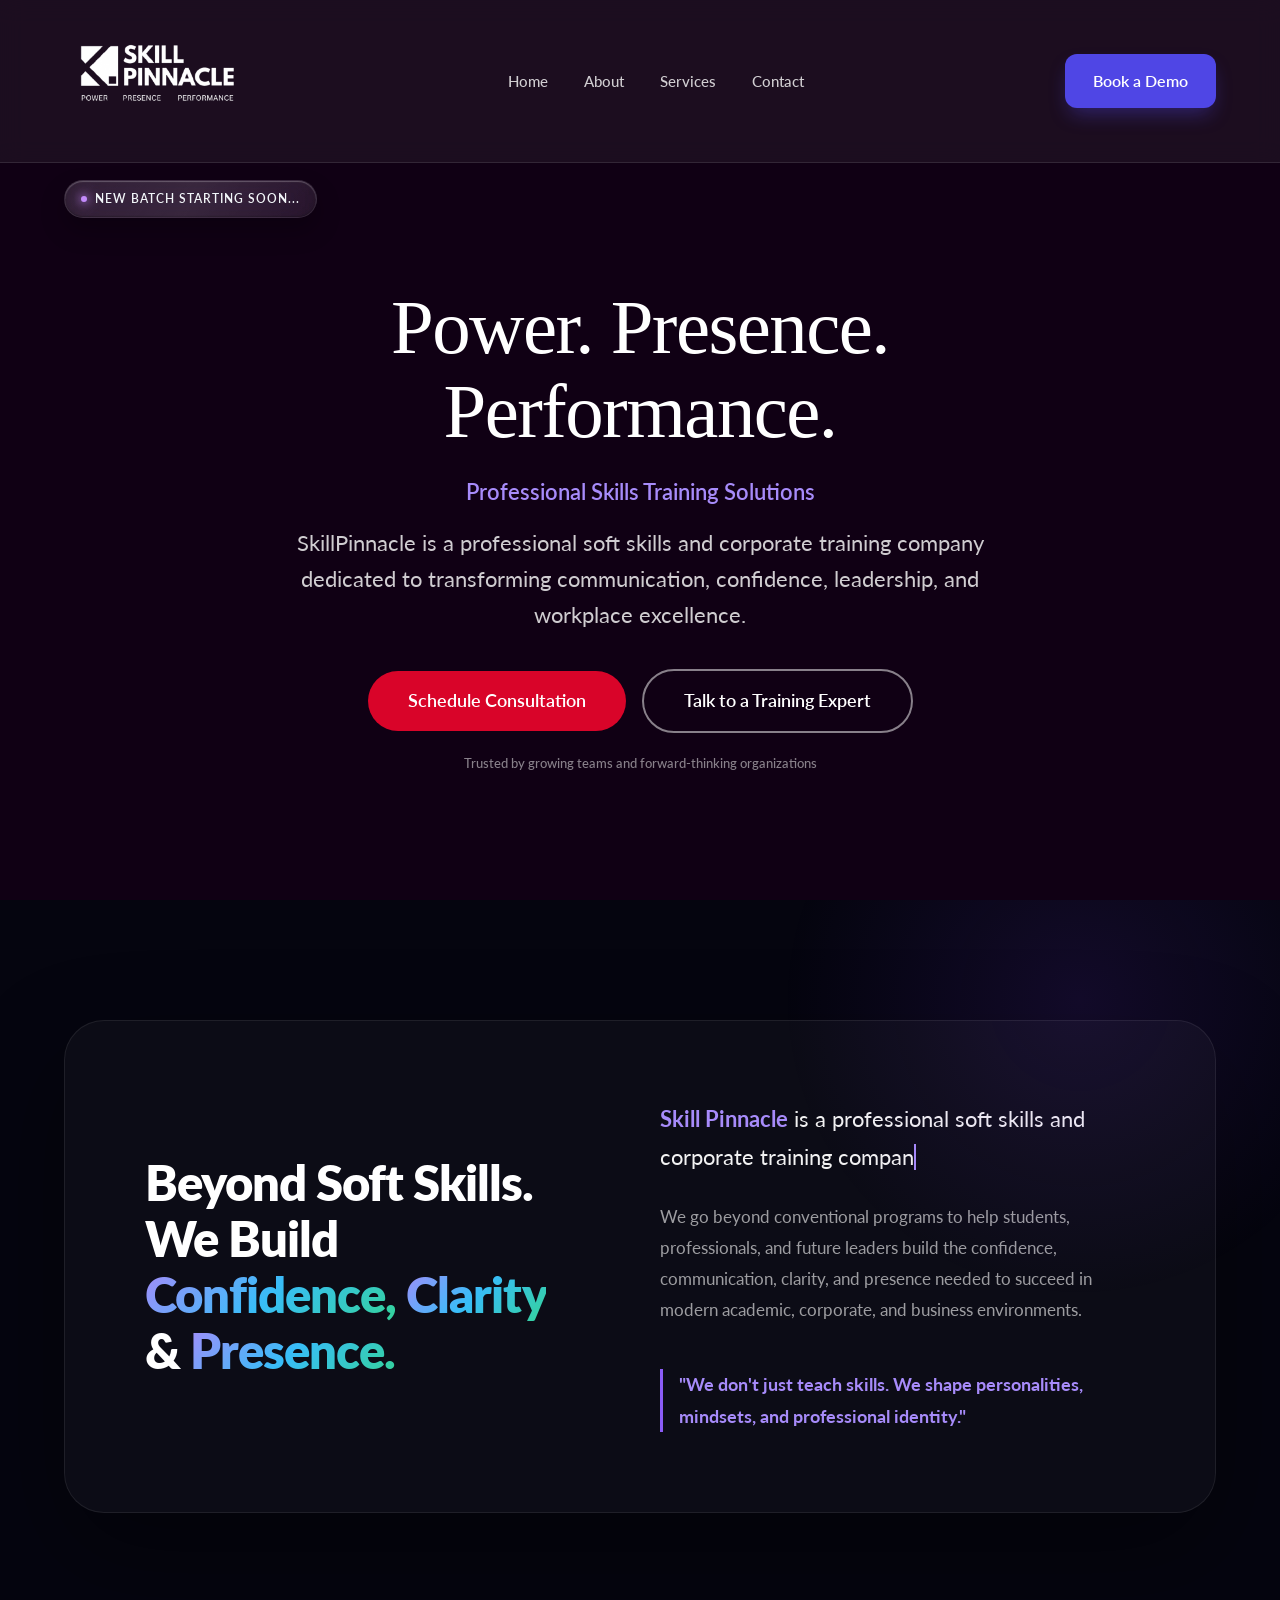
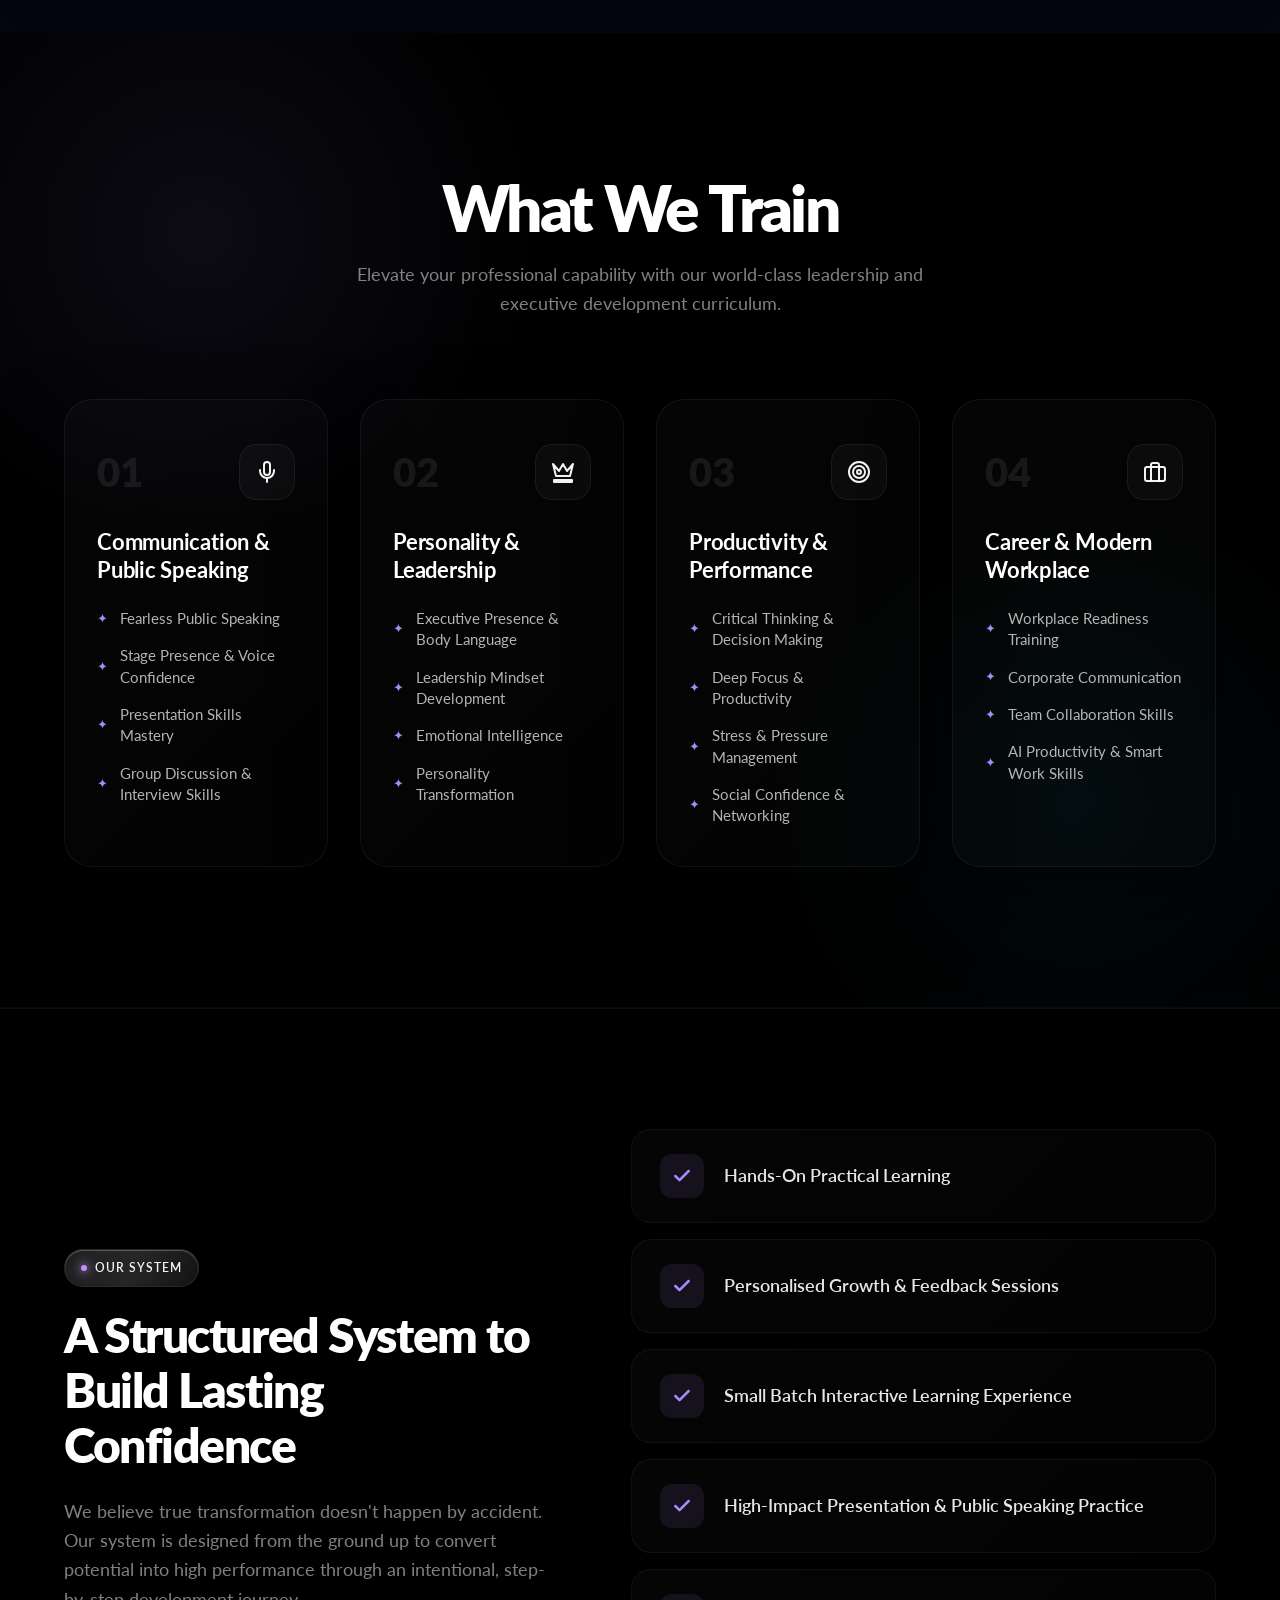
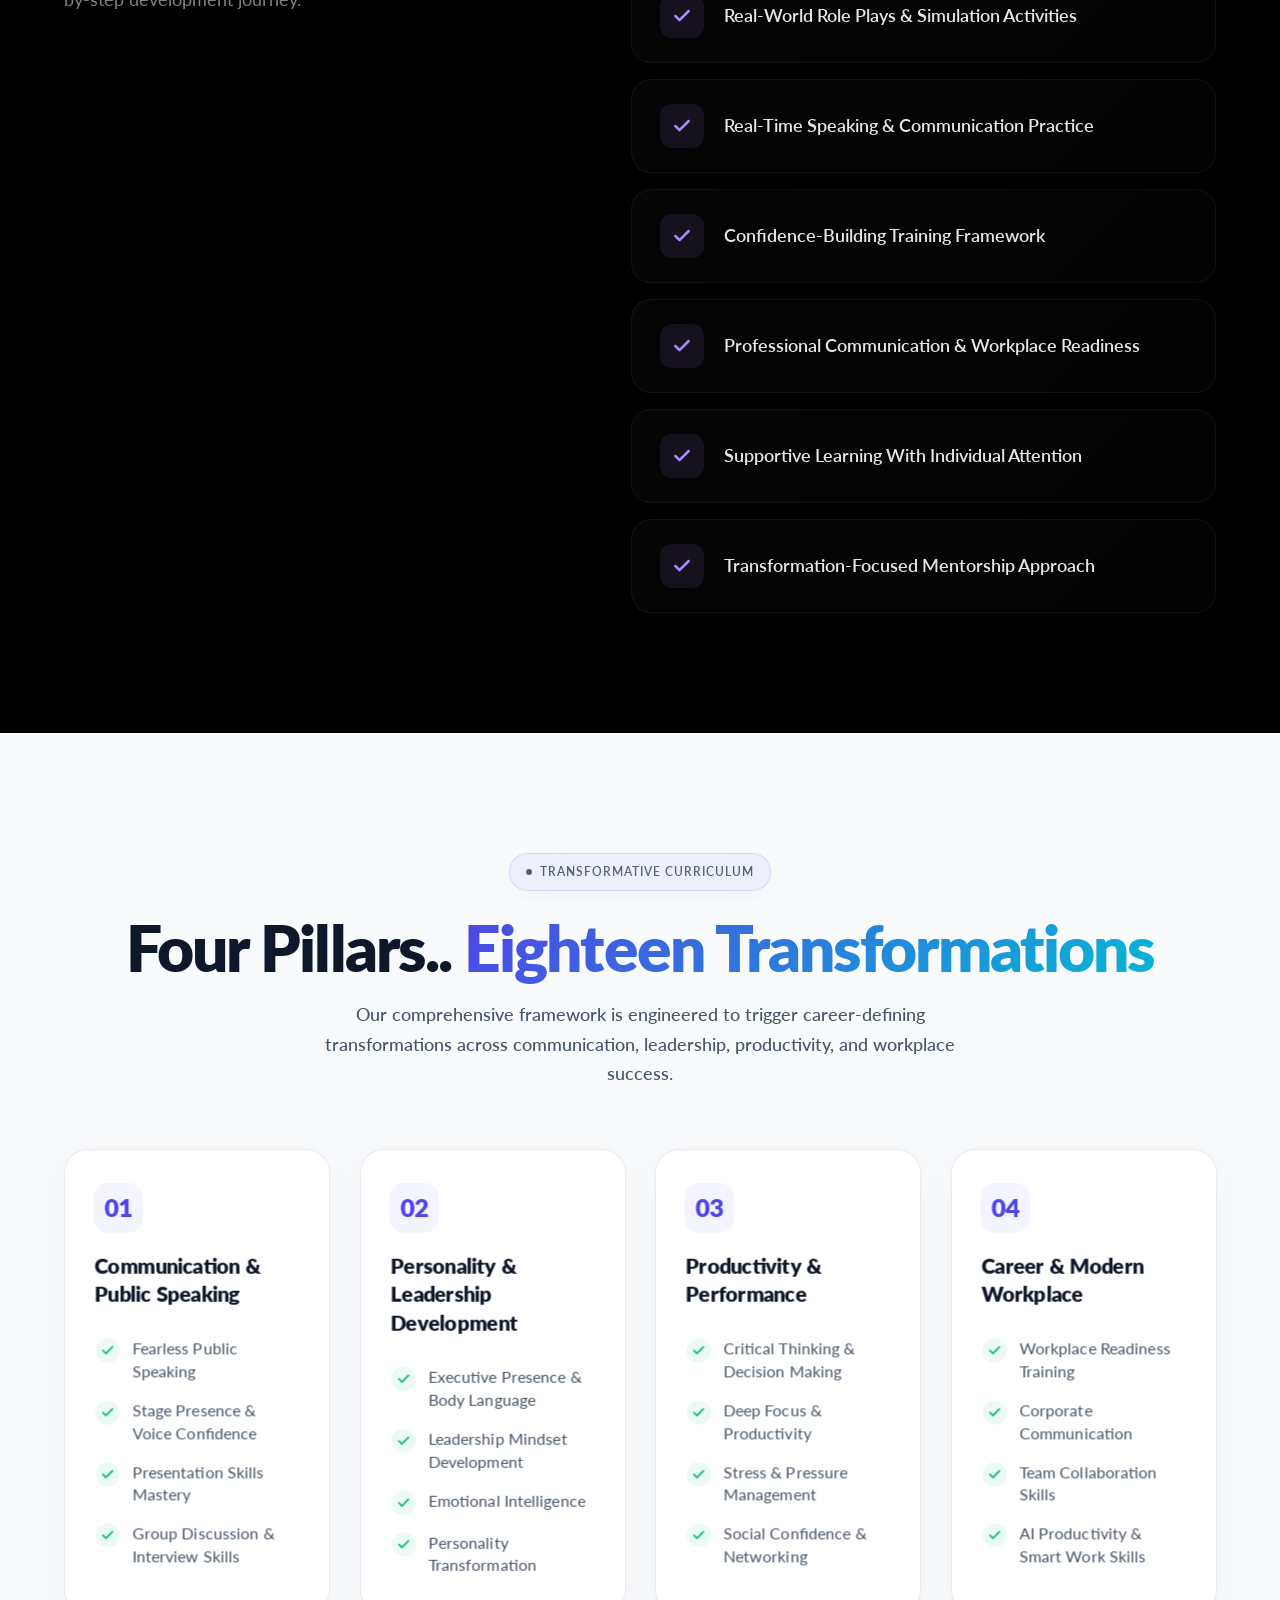
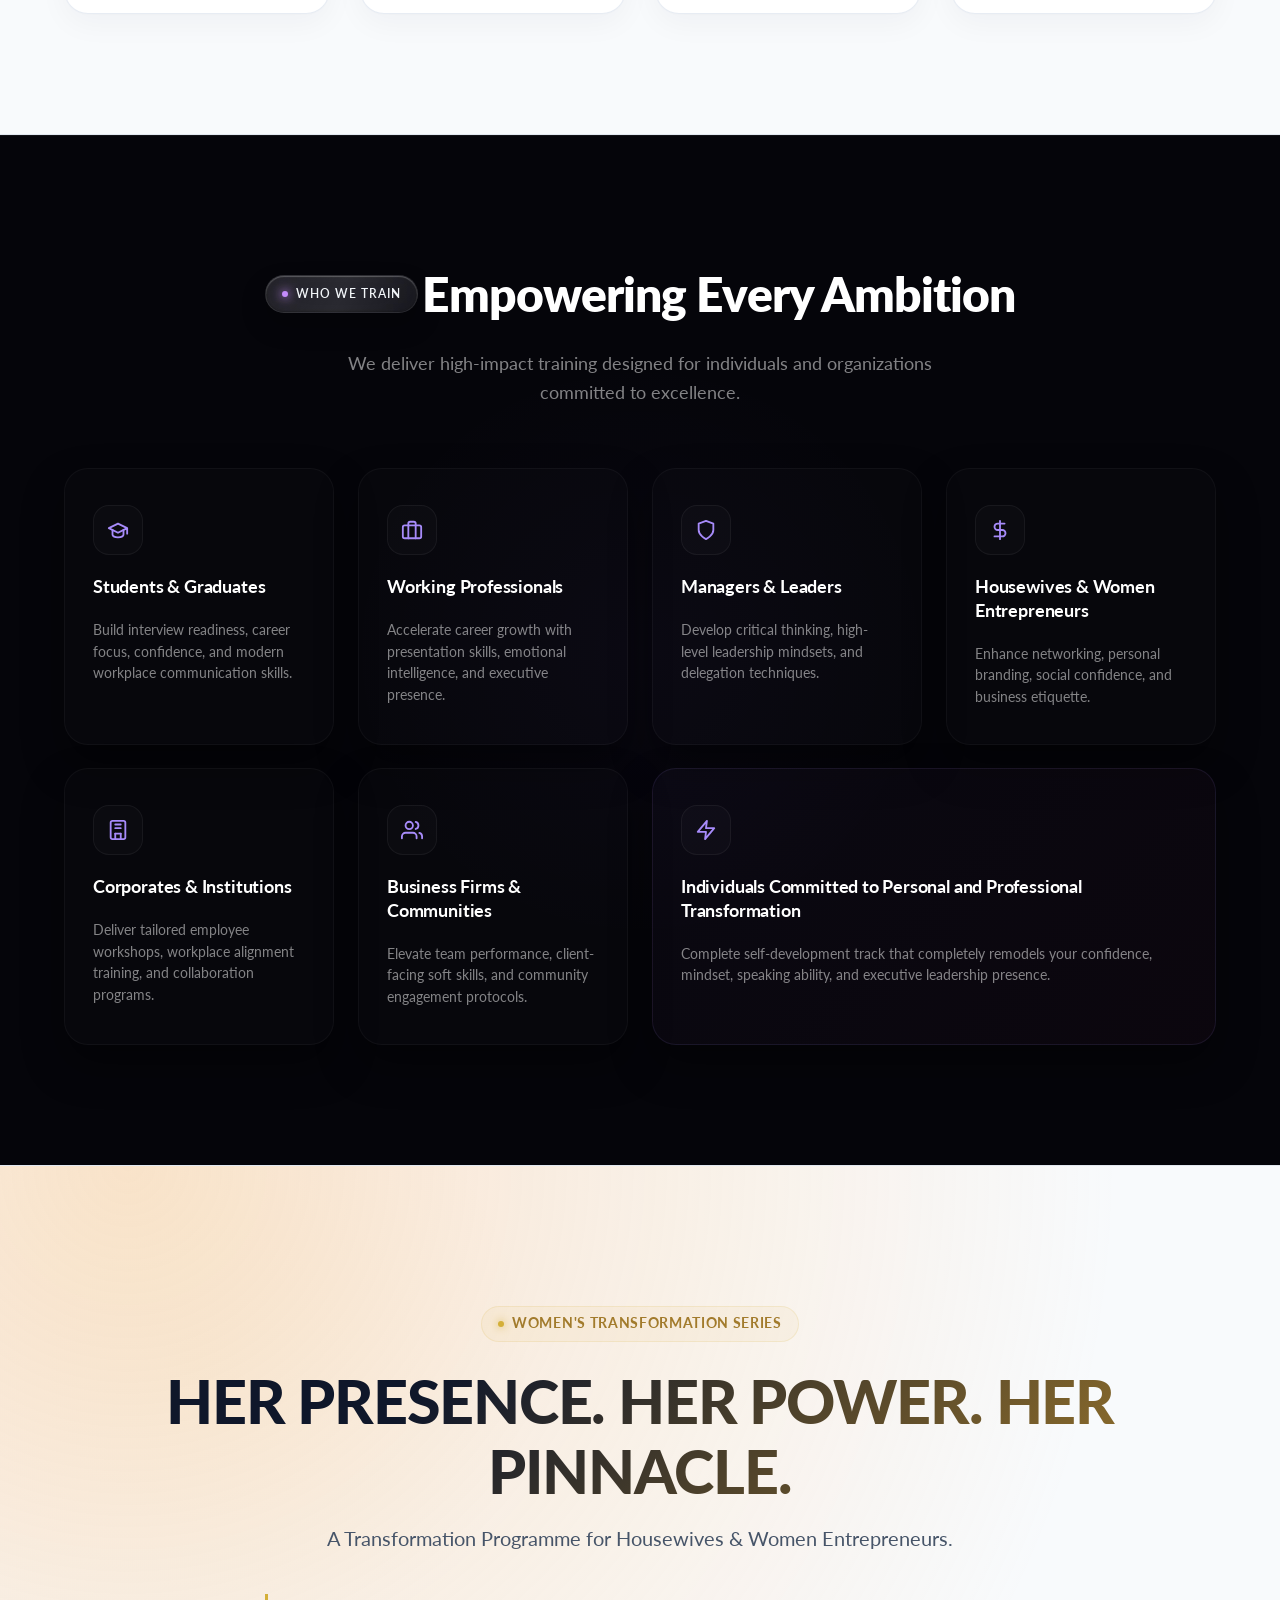
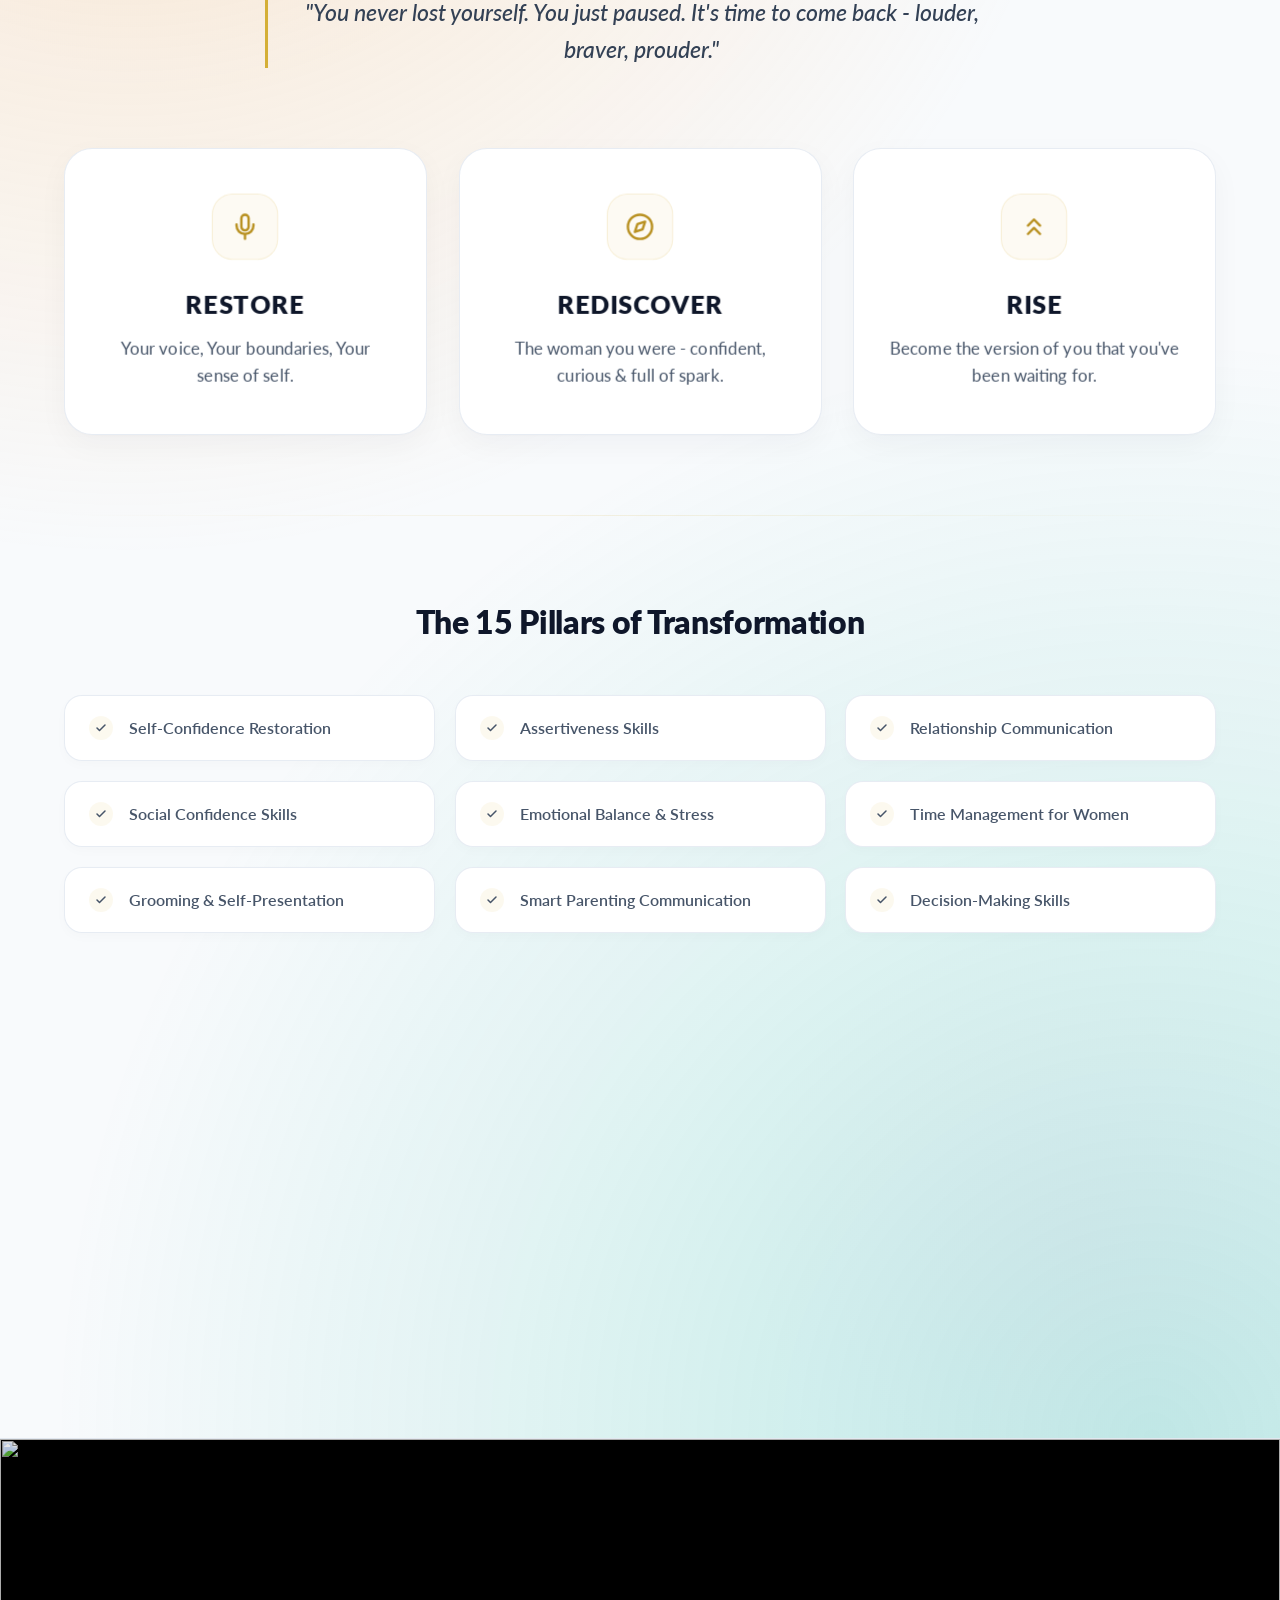
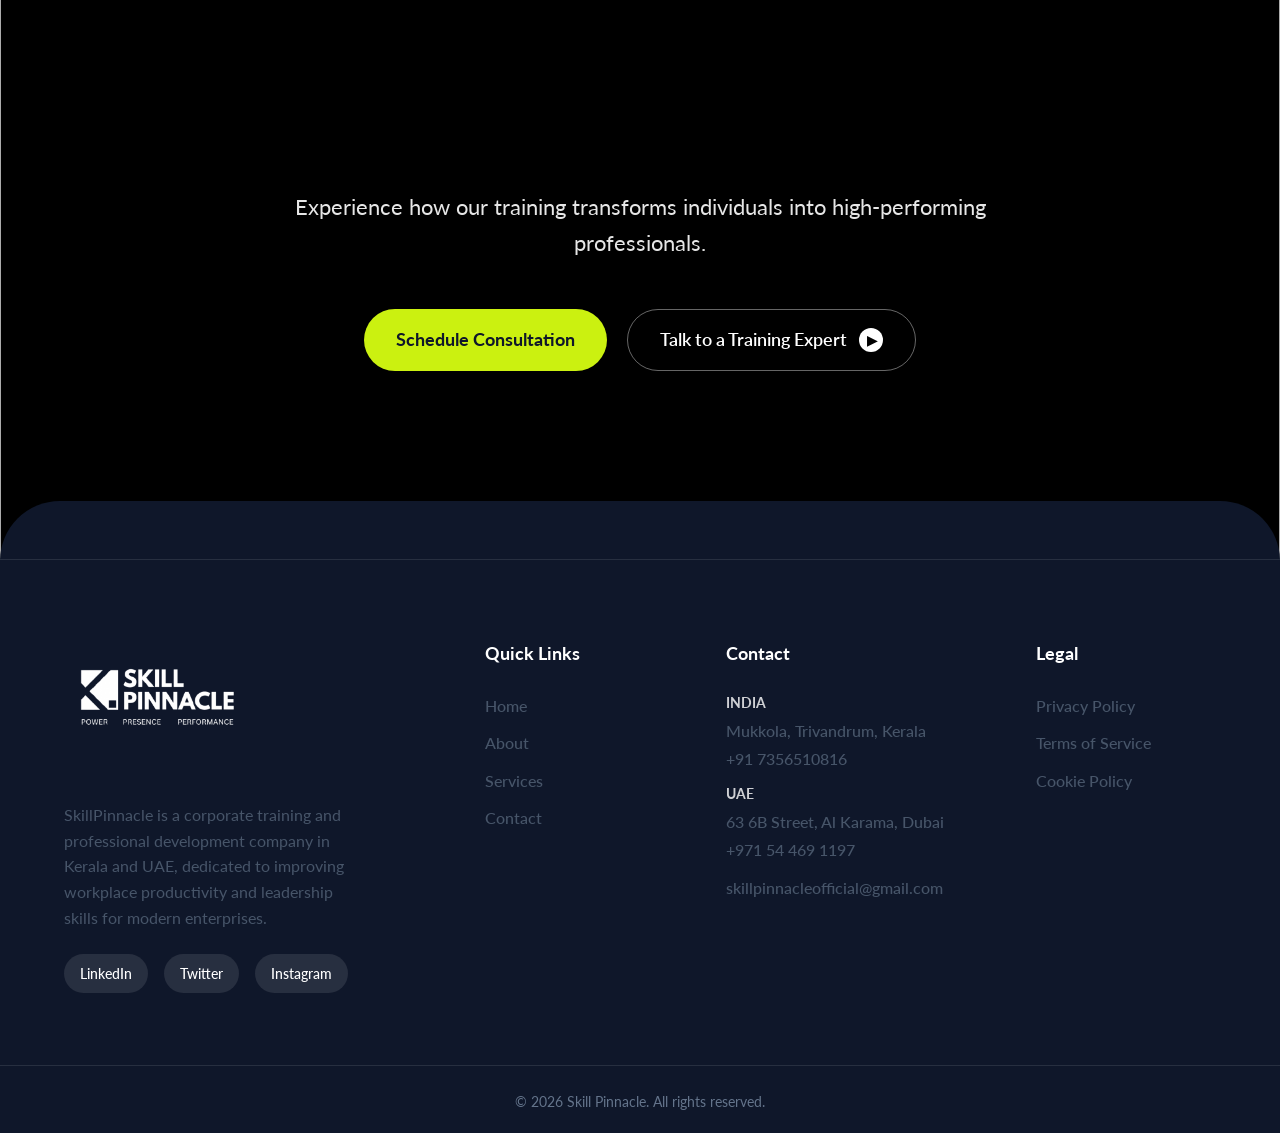
==== commit 6d0b7fb8: "responsive  fix" ====
--- a/index.html
+++ b/index.html
@@ -24,6 +24,15 @@
                 <a href="contact.html">Contact</a>
                 <a href="booking.html" class="nav-mobile-cta">Book a Demo</a>
             </nav>
+            <nav class="mobile-nav">
+                <div class="mobile-nav-links">
+                    <a href="index.html">Home</a>
+                    <a href="about.html">About</a>
+                    <a href="services.html">Services</a>
+                    <a href="contact.html">Contact</a>
+                    <a href="booking.html" class="mobile-nav-cta">Book a Demo</a>
+                </div>
+            </nav>
             <div class="cta-buttons">
                 <a href="booking.html" class="btn btn-primary">Book a Demo</a>
             </div>
@@ -52,7 +61,7 @@
                 
                 <!-- Centered Hero Text Column -->
                 <div class="h-text-col fade-up animate" style="flex: 1; max-width: 850px; margin: 0 auto; text-align: center; display: flex; flex-direction: column; align-items: center; justify-content: center; padding-right: 0;">
-                    <h1 class="h-bold-headline reveal-text" style="text-align: center; font-size: clamp(3.5rem, 6vw, 5.2rem); margin-bottom: 20px;"><span>Power. Presence.<br>Performance.</span></h1>
+                    <h1 class="h-bold-headline reveal-text" style="text-align: center; font-size: clamp(2.2rem, 6vw, 5.2rem); margin-bottom: 20px;"><span>Power. Presence.<br>Performance.</span></h1>
                     <p class="h-sub-paragraph" style="font-size: 1.35rem; font-weight: 600; color: #a78bfa; margin-bottom: 16px; text-align: center;">Professional Skills Training Solutions</p>
                     <p class="h-sub-paragraph" style="max-width: 750px; margin: 0 auto 28px; text-align: center; line-height: 1.6; color: rgba(255, 255, 255, 0.8);">SkillPinnacle is a professional soft skills and corporate training company dedicated to transforming communication, confidence, leadership, and workplace excellence.</p>
                     <div style="display:flex;gap:16px;flex-wrap:wrap;align-items:center;justify-content:center;margin-top:8px;">
@@ -99,7 +108,7 @@
             <div class="max-w relative-z">
                 <div class="text-center mb-section">
 
-                    <h2 class="teach-heading">What We Traing</h2>
+                    <h2 class="teach-heading">What We Train</h2>
                     <p class="subtitle" style="color: rgba(255, 255, 255, 0.5); max-width: 600px; margin: 16px auto 0; font-size: 1.15rem; font-weight: 400;">Elevate your professional capability with our world-class leadership and executive development curriculum.</p>
                 </div>
 
--- a/style.css
+++ b/style.css
@@ -116,13 +116,22 @@
 }
 
 /* Mobile Adjustments (User liked the previous size for mobile) */
-@media (max-width: 768px) {
+@media (max-width: 1024px) {
     .logo-img {
         height: 85px; /* Preserved size for mobile */
     }
     .sticky-header.scrolled .logo-img {
         height: 65px;
         filter: none !important; /* Original logo color when scrolled */
+    }
+}
+
+@media (max-width: 600px) {
+    .logo-img {
+        height: 55px; /* Perfect compact size for small viewports */
+    }
+    .sticky-header.scrolled .logo-img {
+        height: 45px;
     }
 }
 
@@ -136,6 +145,11 @@
 .sticky-header.scrolled .main-nav a { color: rgba(255, 255, 255, 0.7); }
 .main-nav a:hover { color: white; }
 .sticky-header.scrolled .main-nav a:hover { color: #c4b5fd; }
+
+/* Mobile navigation container (hidden on desktop) */
+.mobile-nav {
+    display: none;
+}
 
 /* ------------------------------------- */
 /*  STATIC 2-COLUMN HERO (header.mp4)    */
@@ -673,13 +687,15 @@
 
 @media (max-width: 1024px) {
     .footer-grid {
-        grid-template-columns: 1fr 1fr;
+        grid-template-columns: repeat(2, 1fr);
+        text-align: center;
     }
 }
 
 @media (max-width: 600px) {
     .footer-grid {
-        grid-template-columns: 1fr;
+        grid-template-columns: 1fr !important;
+        text-align: center;
     }
 }
 
@@ -1501,7 +1517,7 @@
     z-index: 1;
 }
 .teach-heading {
-    font-size: clamp(2.5rem, 5vw, 4.2rem);
+    font-size: clamp(2rem, 5vw, 4.2rem);
     font-weight: 800;
     color: white;
     letter-spacing: -0.04em;
@@ -1718,7 +1734,7 @@
     display: none; /* Hidden on desktop */
 }
 
-@media (max-width: 768px) {
+@media (max-width: 1024px) {
     .nav-mobile-cta {
         display: block !important;
         margin: 15px 5% !important;
@@ -1735,13 +1751,17 @@
     }
 }
 
-@media (max-width: 768px) {
-    .sticky-header { padding: 16px 5%; justify-content: space-between; align-items: center; position: relative; }
+@media (max-width: 1024px) {
+    .sticky-header { padding: 16px 5%; justify-content: space-between; align-items: center; }
     
     .mobile-menu-btn { display: block; order: 2; }
     .cta-buttons { display: none; } 
     
     .main-nav {
+        display: none !important;
+    }
+    
+    .mobile-nav {
         display: flex;
         flex-direction: column;
         position: absolute;
@@ -1751,7 +1771,7 @@
         background: rgba(10, 10, 20, 0.98); /* Solid dark glassmorphic menu */
         backdrop-filter: blur(25px);
         -webkit-backdrop-filter: blur(25px);
-        padding: 0;
+        padding: 10px 0 20px 0;
         border-bottom: 1px solid rgba(255, 255, 255, 0.1);
         transform: translateY(-10px);
         opacity: 0;
@@ -1759,50 +1779,75 @@
         transition: all 0.3s cubic-bezier(0.165, 0.84, 0.44, 1);
         z-index: 9999;
         box-shadow: 0 20px 40px rgba(0,0,0,0.4);
+        max-height: calc(100vh - 80px);
+        overflow-y: auto;
     }
     
     /* Keep mobile nav dark and translucent always, even on scroll */
-    .sticky-header.scrolled .main-nav { 
+    .sticky-header.scrolled .mobile-nav { 
         background: rgba(10, 10, 20, 0.98); 
         border-bottom: 1px solid rgba(255, 255, 255, 0.1); 
     }
     
-    .main-nav a {
+    .mobile-nav-links {
+        display: flex;
+        flex-direction: column;
+        width: 100%;
+    }
+    
+    .mobile-nav-links a {
         color: rgba(255, 255, 255, 0.9) !important; /* Force high contrast white links on mobile dark bg */
-        padding: 20px 5%;
+        padding: 18px 8%;
         border-bottom: 1px solid rgba(255, 255, 255, 0.05);
         width: 100%;
         text-align: left;
         font-size: 1.1rem;
+        font-weight: 500;
+        letter-spacing: 0.02em;
         opacity: 0;
         transform: translateX(-10px);
         transition: all 0.3s ease;
     }
     
     /* Keep mobile links and mobile CTA high-contrast always, even on scroll */
-    .sticky-header.scrolled .main-nav a { 
+    .sticky-header.scrolled .mobile-nav-links a { 
         color: rgba(255, 255, 255, 0.9) !important; 
         border-bottom: 1px solid rgba(255, 255, 255, 0.05);
     }
     
-    .main-nav.active {
+    .mobile-nav.active {
         transform: translateY(0);
         opacity: 1;
         pointer-events: auto;
-        padding-bottom: 20px;
     }
     
-    .main-nav.active a {
+    .mobile-nav.active .mobile-nav-links a {
         opacity: 1;
         transform: translateX(0);
     }
-    .main-nav.active a:nth-child(1) { transition-delay: 0.05s; }
-    .main-nav.active a:nth-child(2) { transition-delay: 0.1s; }
-    .main-nav.active a:nth-child(3) { transition-delay: 0.15s; }
-    .main-nav.active a:nth-child(4) { transition-delay: 0.2s; }
-    .main-nav.active a:nth-child(5) { transition-delay: 0.25s; }
+    .mobile-nav.active .mobile-nav-links a:nth-child(1) { transition-delay: 0.05s; }
+    .mobile-nav.active .mobile-nav-links a:nth-child(2) { transition-delay: 0.1s; }
+    .mobile-nav.active .mobile-nav-links a:nth-child(3) { transition-delay: 0.15s; }
+    .mobile-nav.active .mobile-nav-links a:nth-child(4) { transition-delay: 0.2s; }
+    .mobile-nav.active .mobile-nav-links a:nth-child(5) { transition-delay: 0.25s; }
     
-    .nav-mobile-cta:hover { transform: translateY(-2px); opacity: 0.95; }
+    .mobile-nav-cta {
+        margin: 20px 8% 10px 8% !important;
+        background: linear-gradient(135deg, #d90429, #ef233c) !important;
+        color: white !important;
+        text-align: center !important;
+        border-radius: 12px !important;
+        padding: 14px !important;
+        font-weight: 700 !important;
+        font-size: 1.1rem !important;
+        box-shadow: 0 10px 20px rgba(217, 4, 41, 0.2) !important;
+        border-bottom: none !important;
+        width: 84% !important;
+        display: block !important;
+        transition: all 0.3s ease;
+    }
+    
+    .mobile-nav-cta:hover { transform: translateY(-2px); opacity: 0.95; }
     
     /* Other mobile tweaks */
     .h-bold-headline { font-size: 3rem; }
@@ -1814,7 +1859,6 @@
     .nps-actions { flex-direction: column; width: 100%; align-items: center; }
     .btn-lemon, .btn-outline-white { width: 100%; max-width: 300px; text-align: center; justify-content: center; }
     
-    .footer-grid { grid-template-columns: 1fr; text-align: center; }
     .brand-col p { margin: 0 auto 24px auto; }
     .social-links { justify-content: center; }
     
@@ -2262,7 +2306,7 @@
 }
 
 .pillars-main-title {
-    font-size: clamp(2.5rem, 5vw, 4rem);
+    font-size: clamp(1.8rem, 5vw, 4rem);
     font-weight: 800;
     color: var(--text-dark);
     letter-spacing: -0.03em;
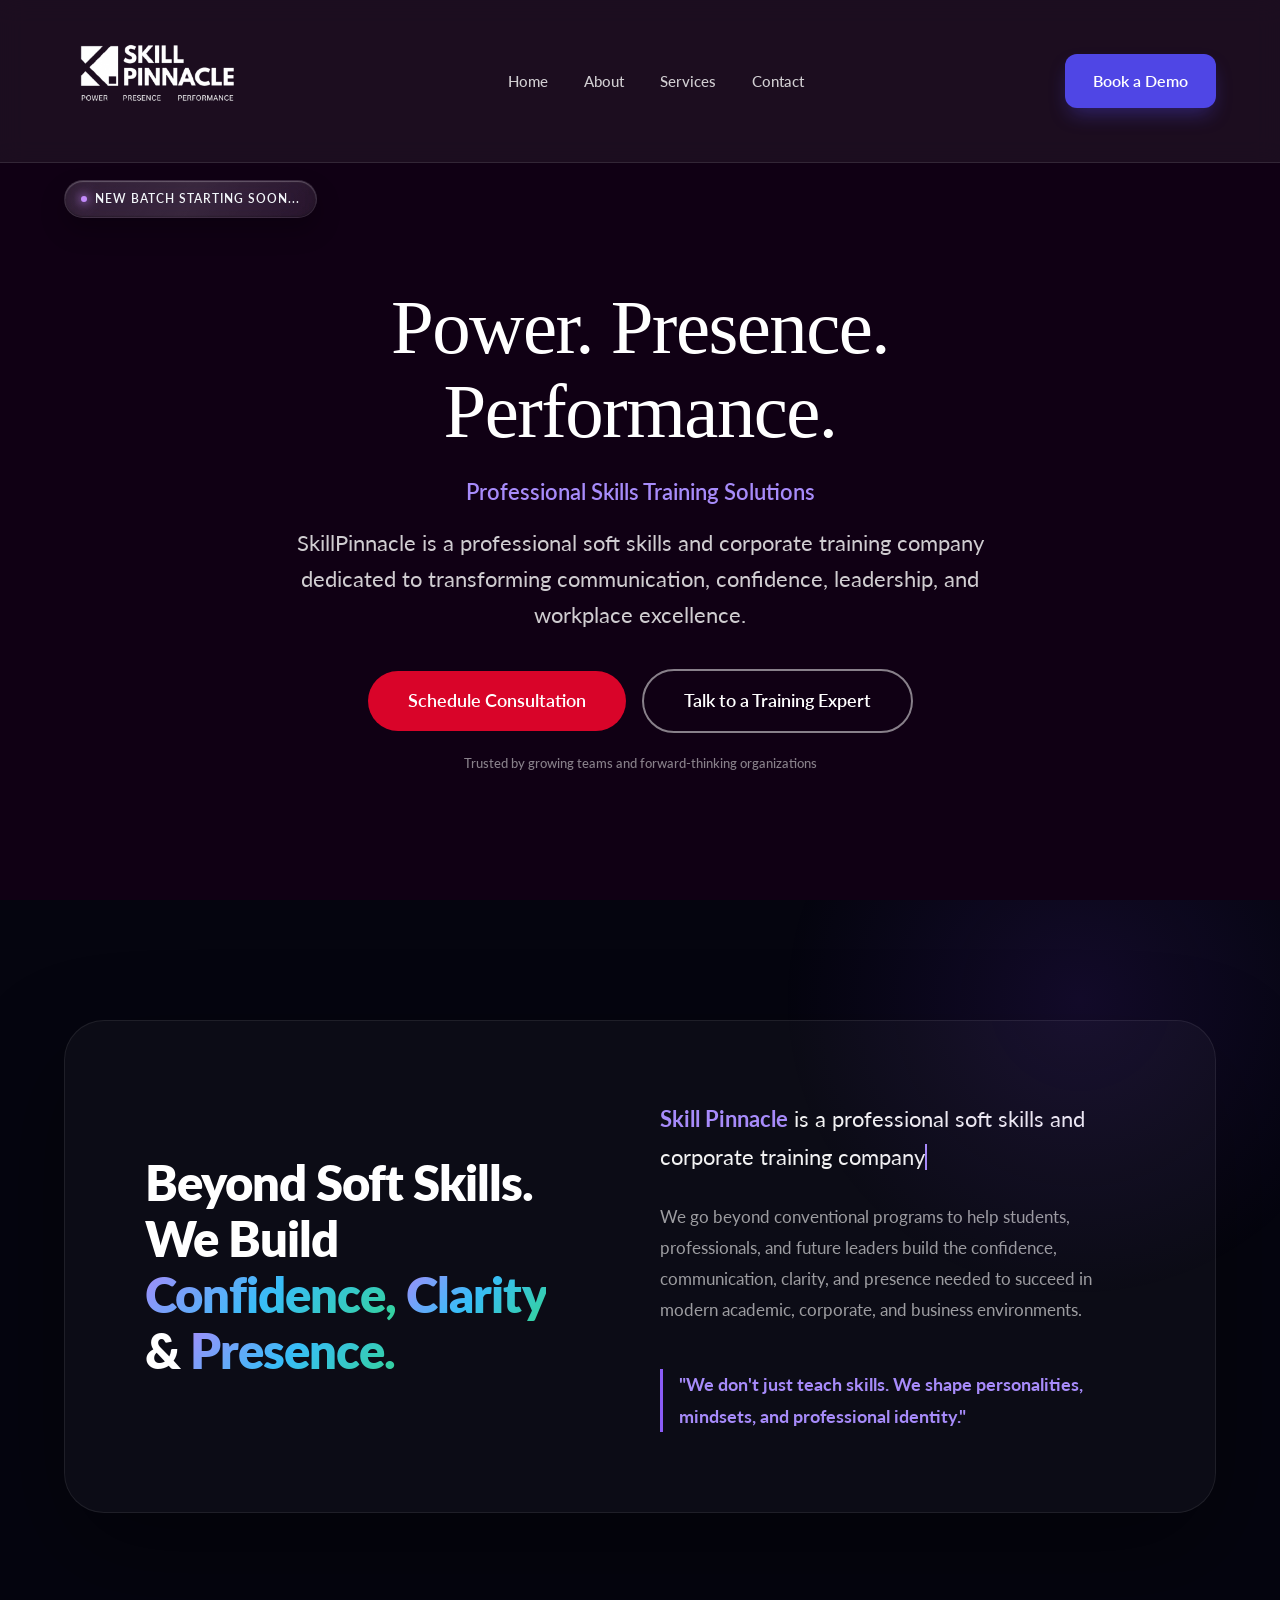
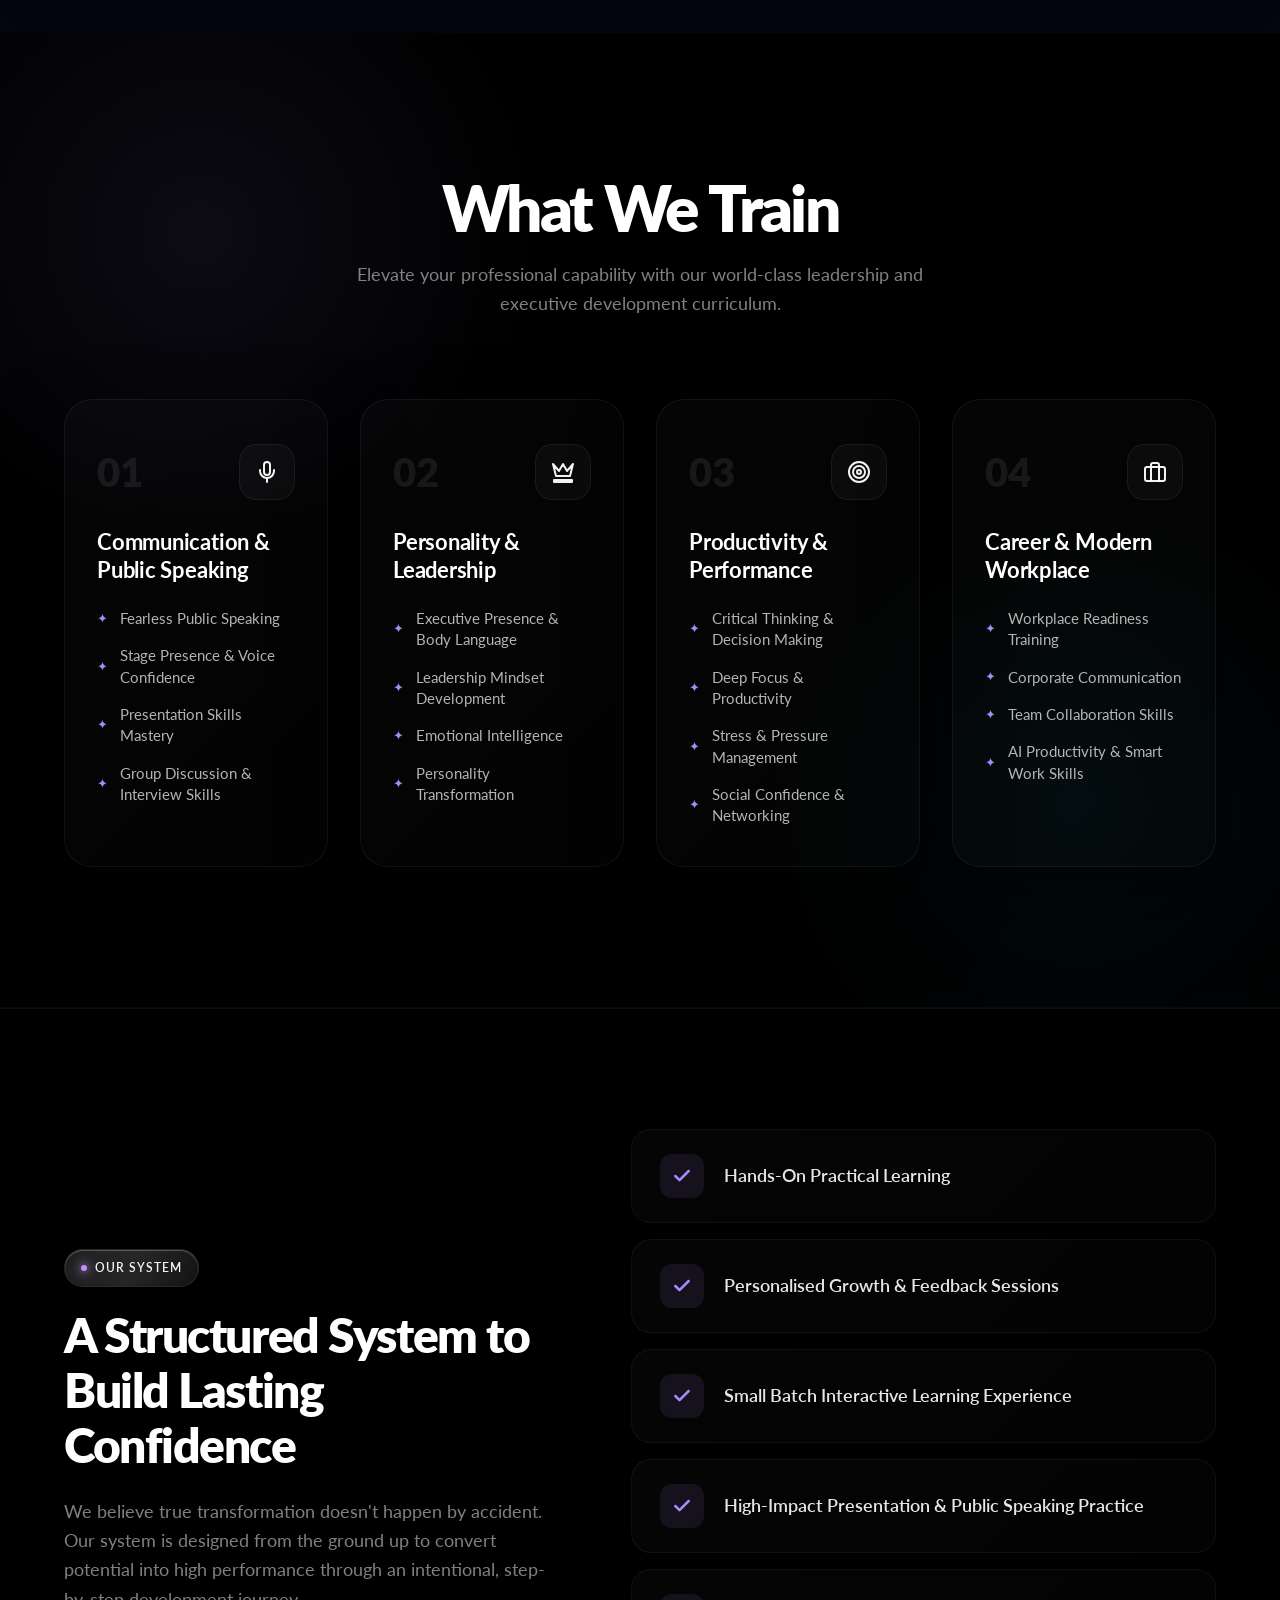
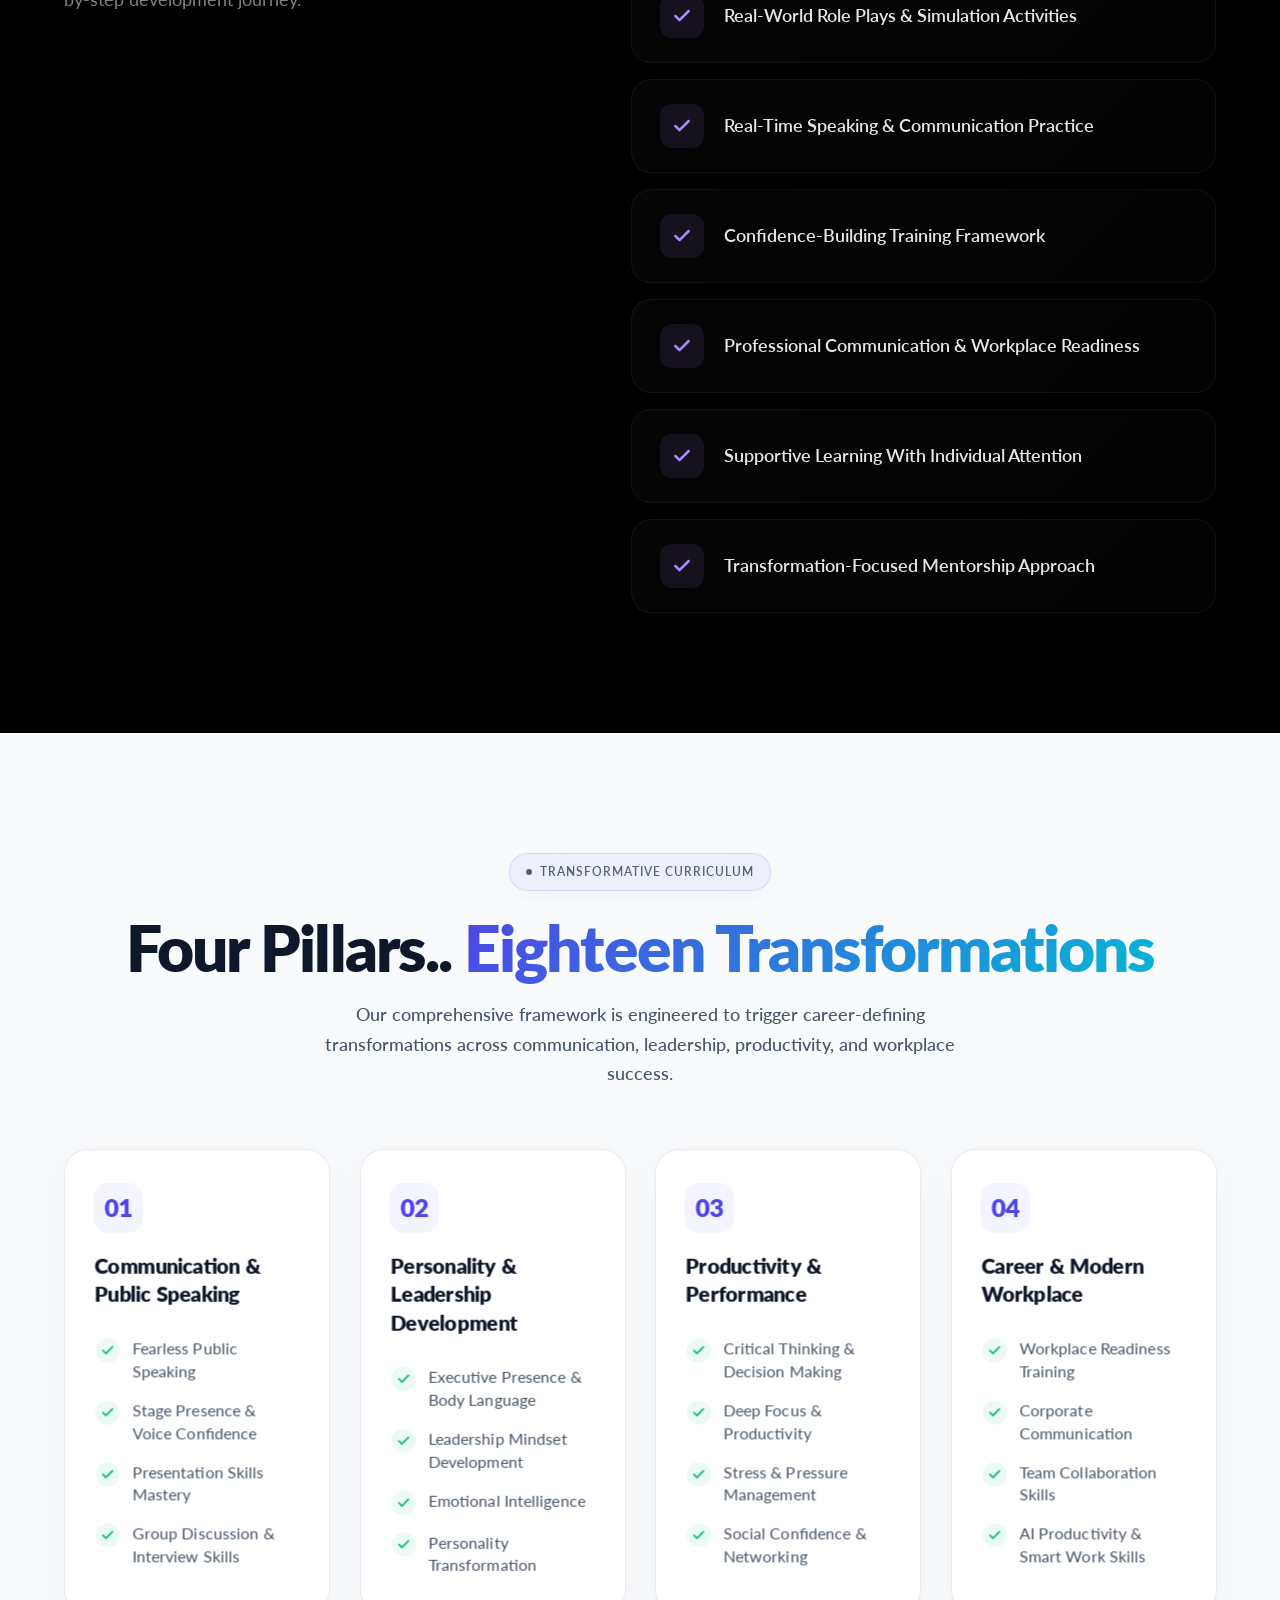
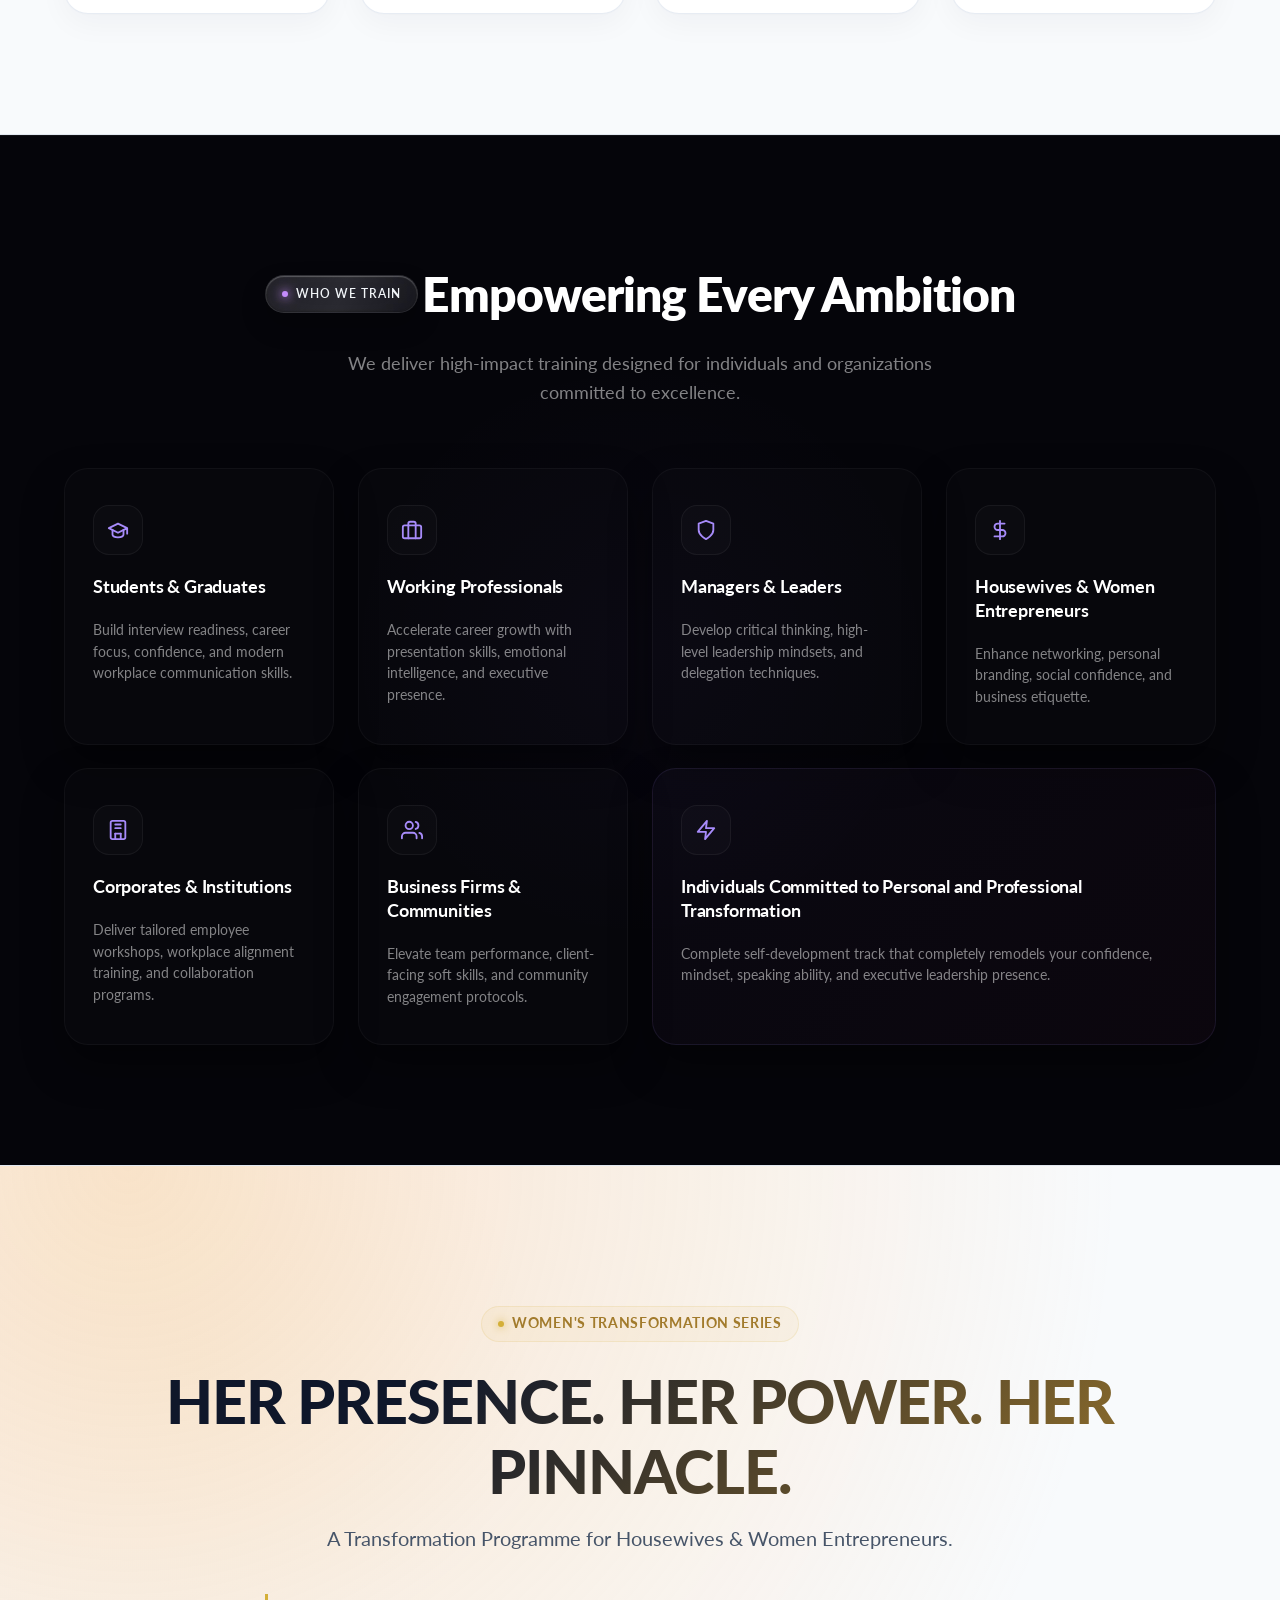
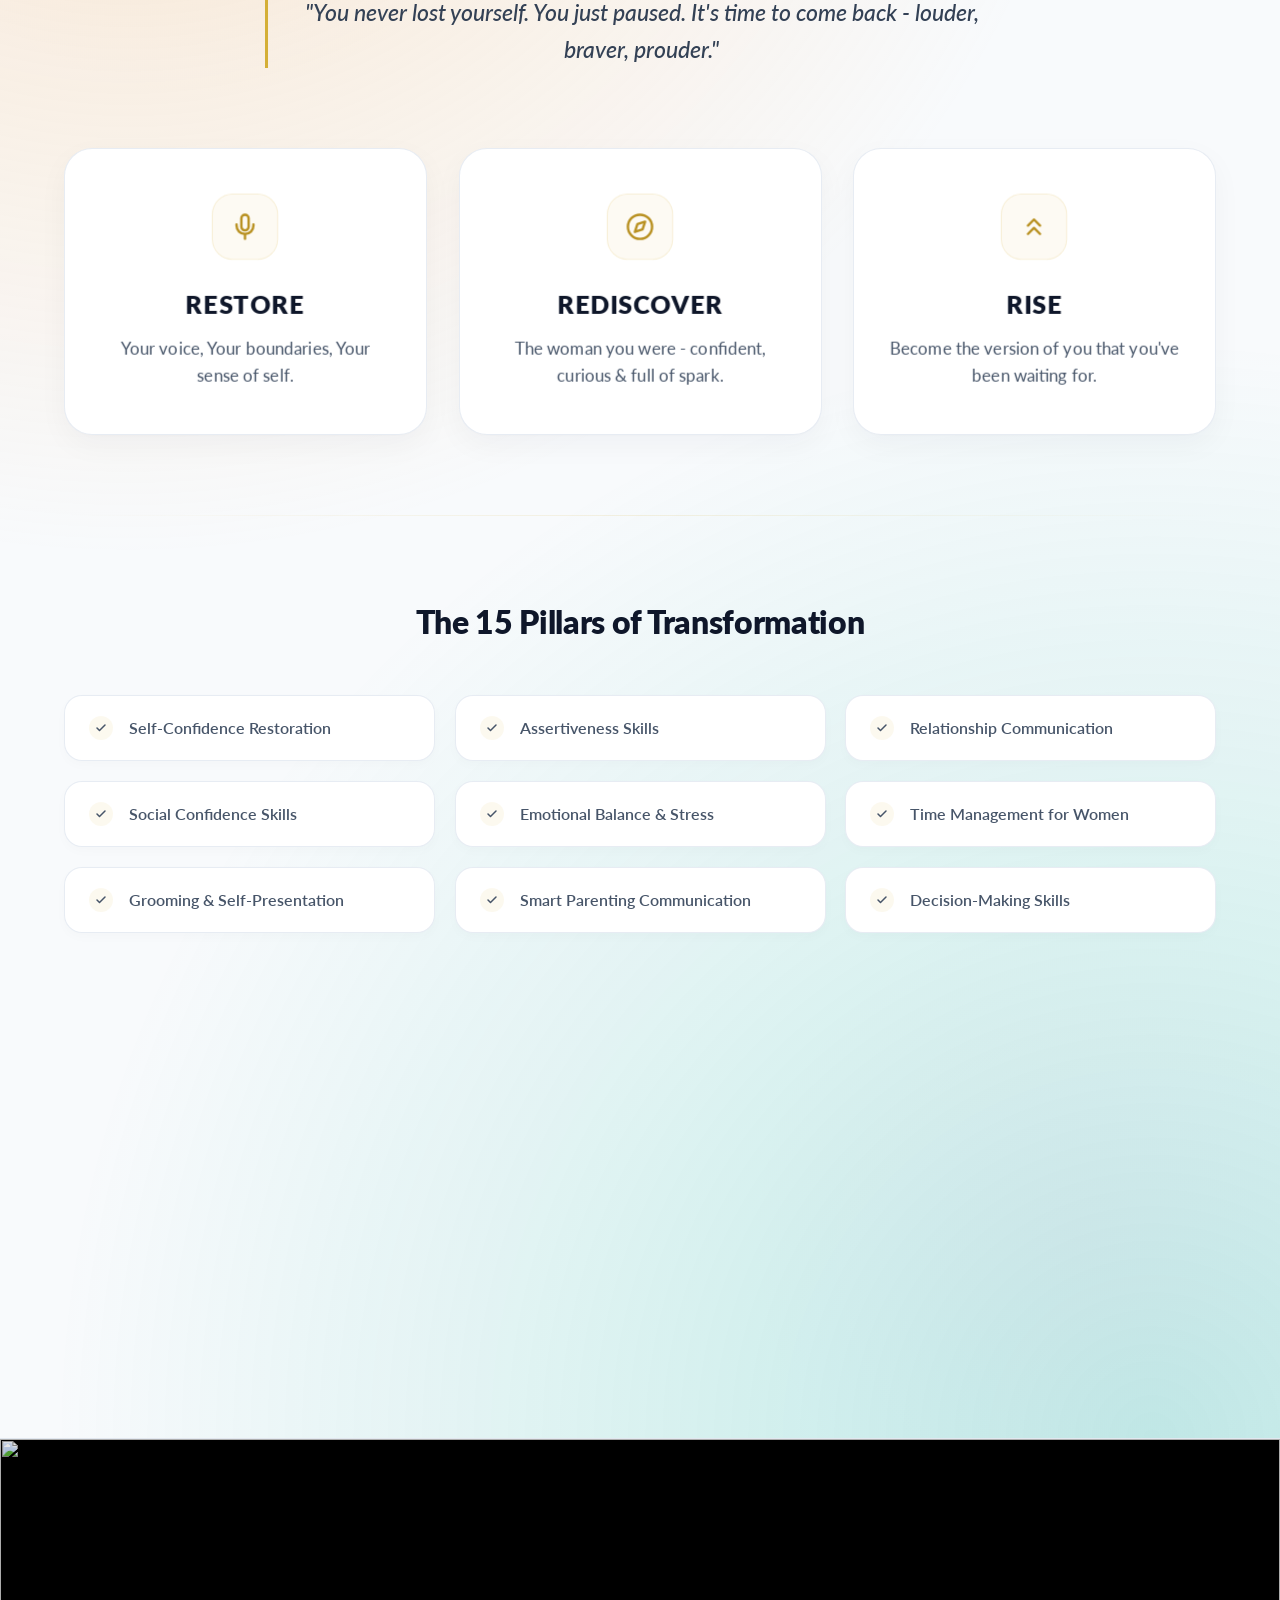
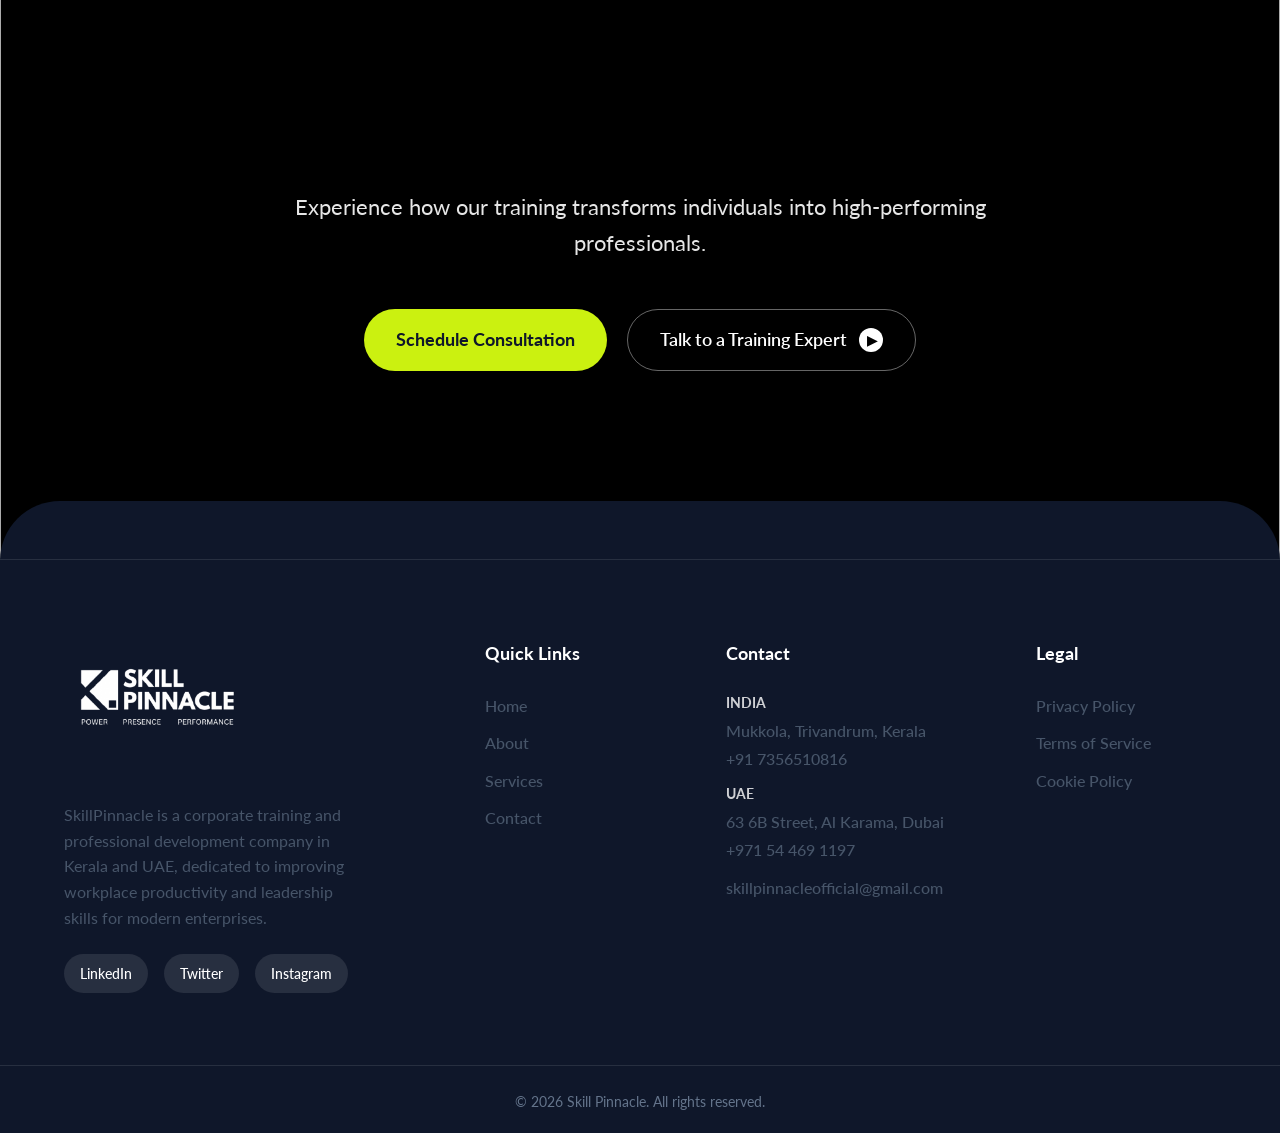
==== commit 3b27f2ae: "queq fix" ====
--- a/index.html
+++ b/index.html
@@ -63,7 +63,7 @@
                 <div class="h-text-col fade-up animate" style="flex: 1; max-width: 850px; margin: 0 auto; text-align: center; display: flex; flex-direction: column; align-items: center; justify-content: center; padding-right: 0;">
                     <h1 class="h-bold-headline reveal-text" style="text-align: center; font-size: clamp(2.2rem, 6vw, 5.2rem); margin-bottom: 20px;"><span>Power. Presence.<br>Performance.</span></h1>
                     <p class="h-sub-paragraph" style="font-size: 1.35rem; font-weight: 600; color: #a78bfa; margin-bottom: 16px; text-align: center;">Professional Skills Training Solutions</p>
-                    <p class="h-sub-paragraph" style="max-width: 750px; margin: 0 auto 28px; text-align: center; line-height: 1.6; color: rgba(255, 255, 255, 0.8);">SkillPinnacle is a professional soft skills and corporate training company dedicated to transforming communication, confidence, leadership, and workplace excellence.</p>
+                    <p class="h-sub-paragraph" style="margin: 0 auto 28px; text-align: center; line-height: 1.6; color: rgba(255, 255, 255, 0.8);">SkillPinnacle is a professional soft skills and corporate training company dedicated to transforming communication, confidence, leadership, and workplace excellence.</p>
                     <div style="display:flex;gap:16px;flex-wrap:wrap;align-items:center;justify-content:center;margin-top:8px;">
                         <a href="booking.html" class="btn-magenta-solid">Schedule Consultation</a>
                         <a href="contact.html" class="btn-magenta-solid" style="background:transparent;border:2px solid rgba(255,255,255,0.5);color:white;">Talk to a Training Expert</a>
--- a/style.css
+++ b/style.css
@@ -34,7 +34,7 @@
     color: var(--text-main);
     line-height: 1.6;
     background: var(--bg-body);
-    overflow-x: hidden;
+    overflow: hidden;
 }
 a { text-decoration: none; color: inherit; }
 .max-w { width: 100%; max-width: 1300px; margin: 0 auto; padding: 0 5%; }
@@ -1752,7 +1752,7 @@
 }
 
 @media (max-width: 1024px) {
-    .sticky-header { padding: 16px 5%; justify-content: space-between; align-items: center; }
+    .sticky-header { width: 100vw; padding: 16px 5%; justify-content: space-between; align-items: center; }
     
     .mobile-menu-btn { display: block; order: 2; }
     .cta-buttons { display: none; } 
